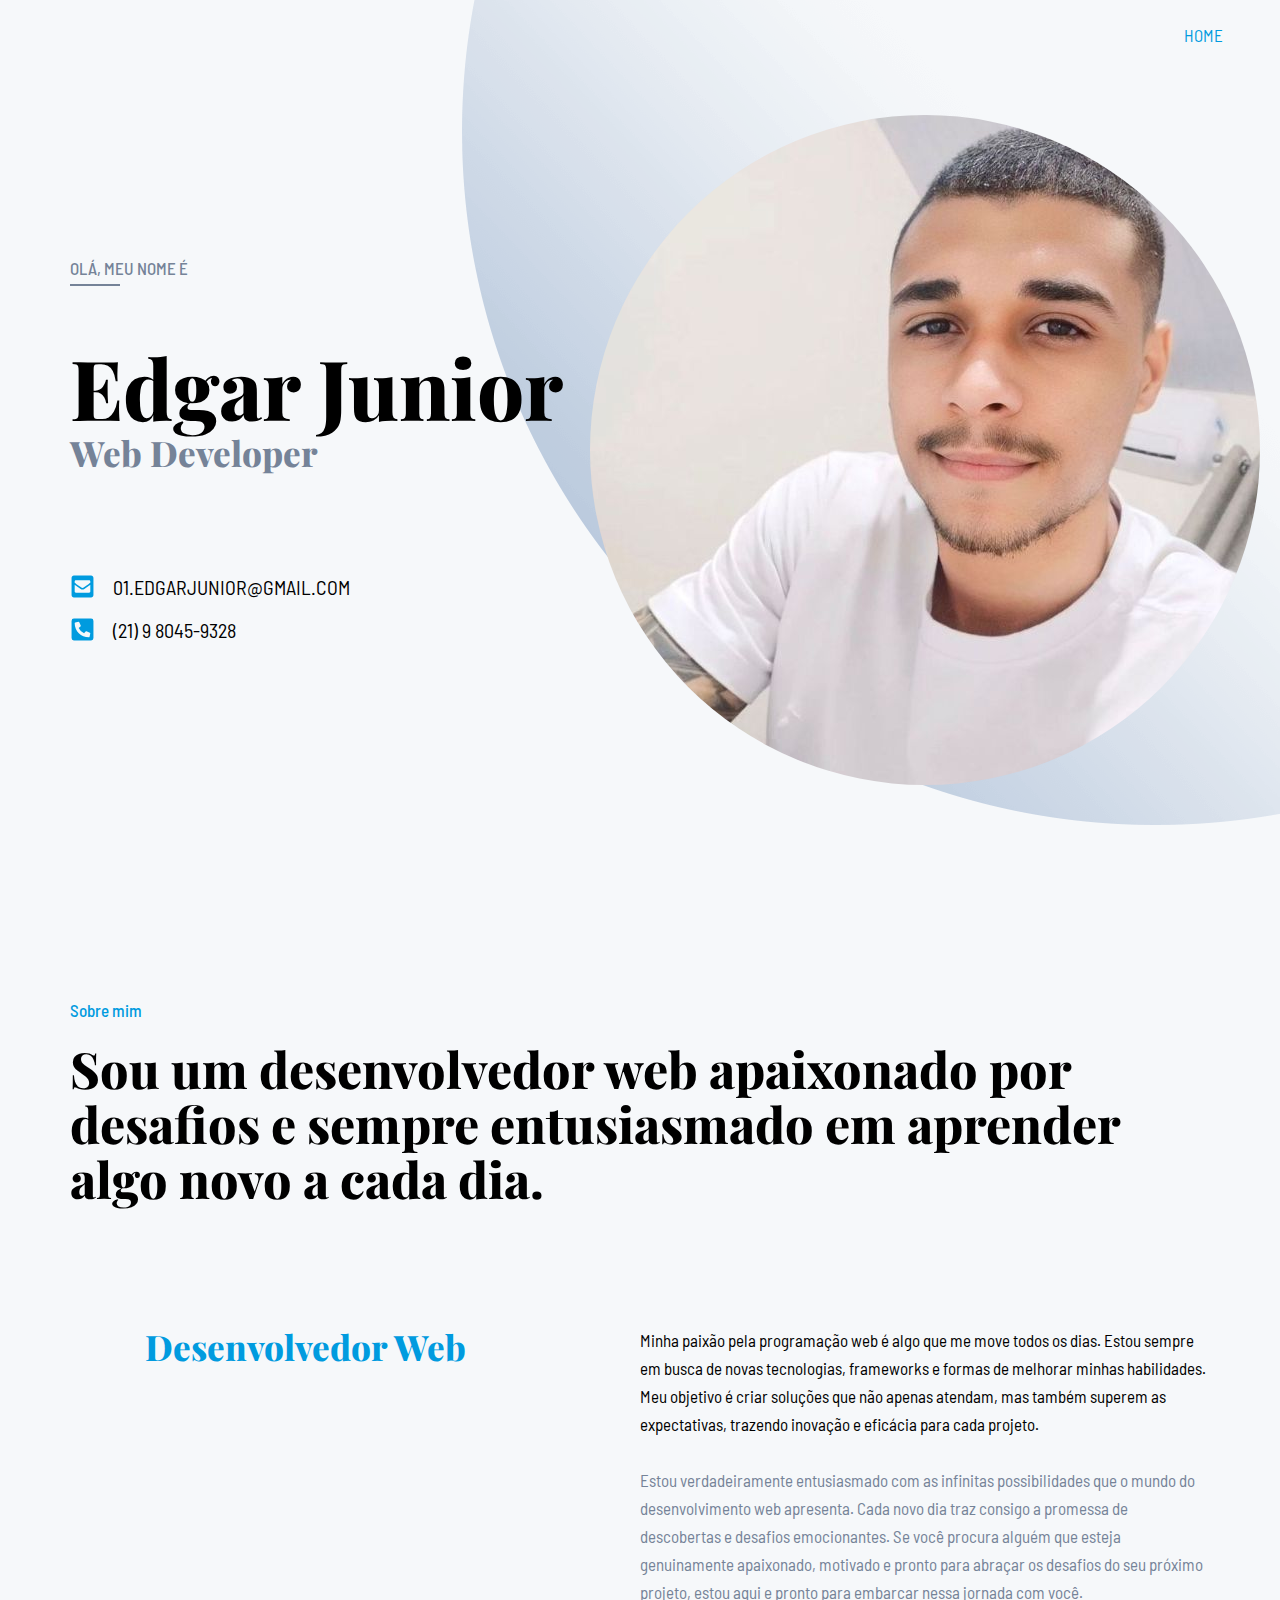
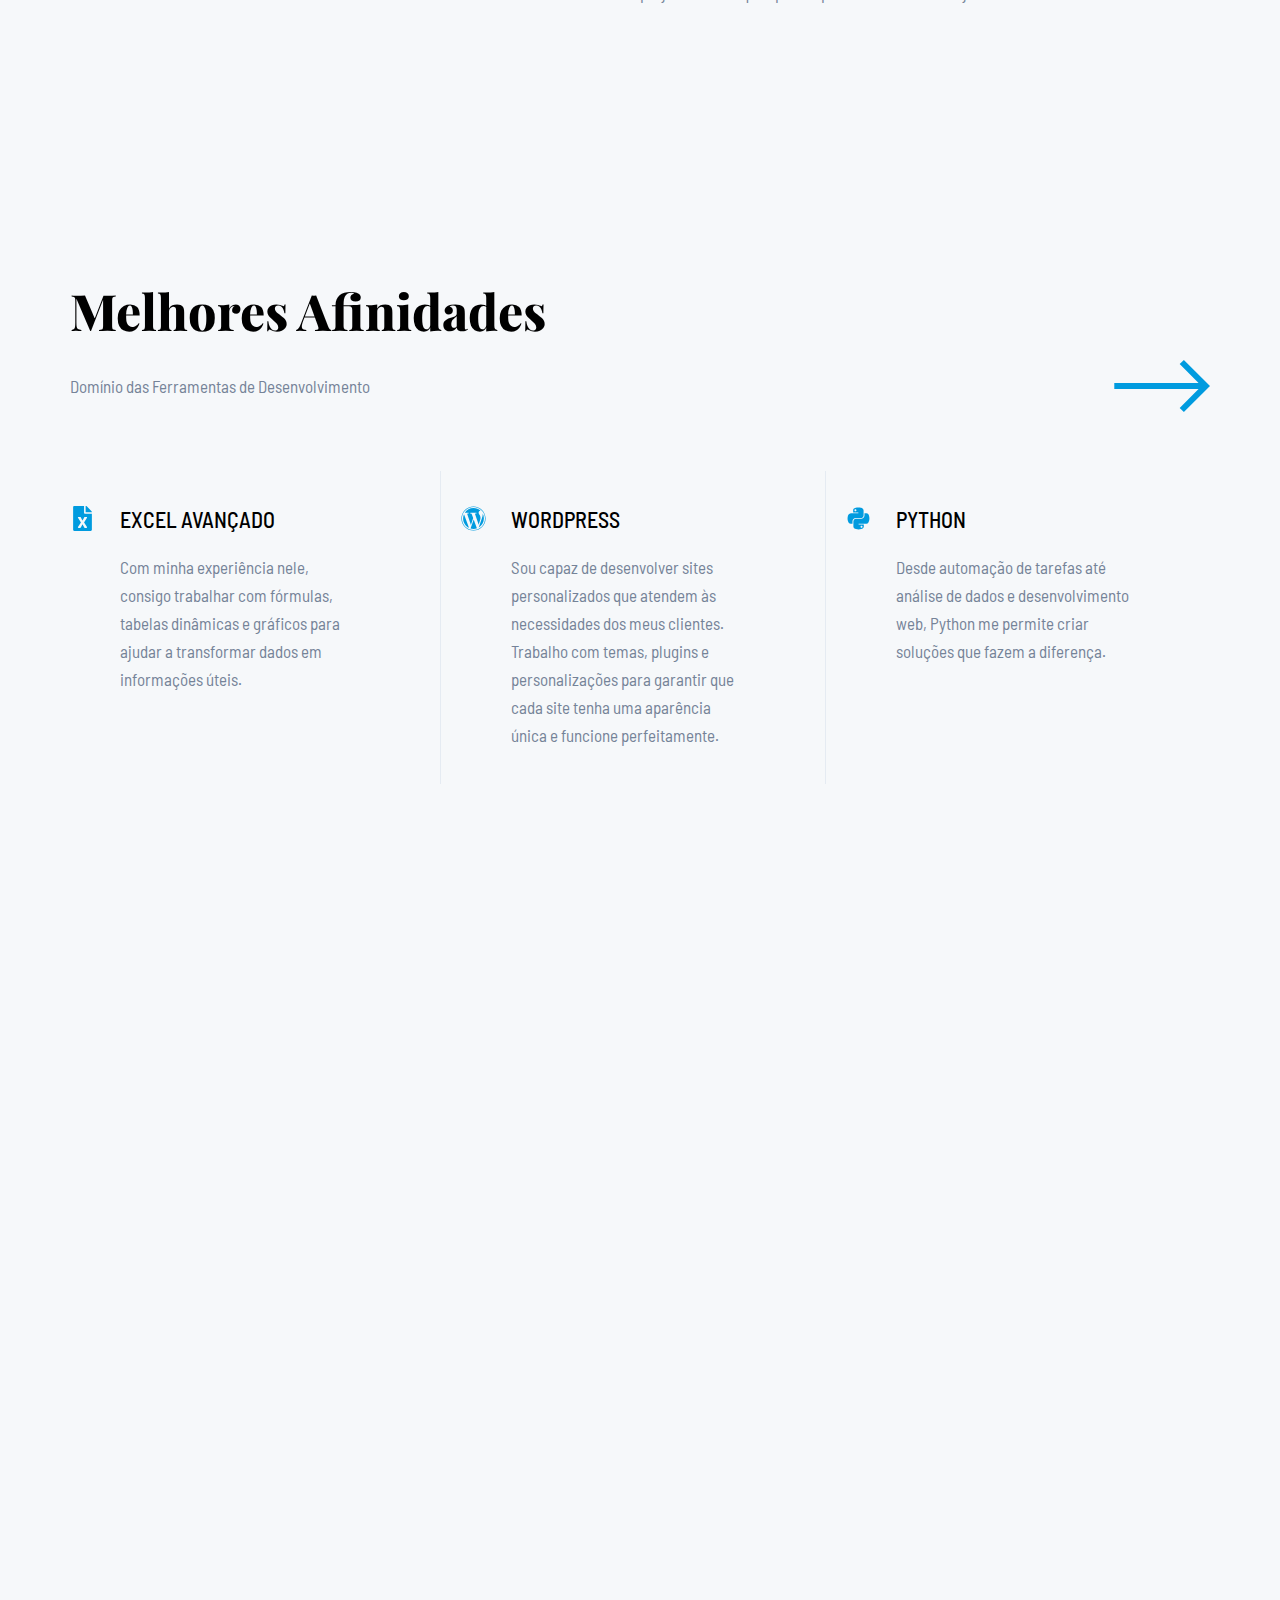
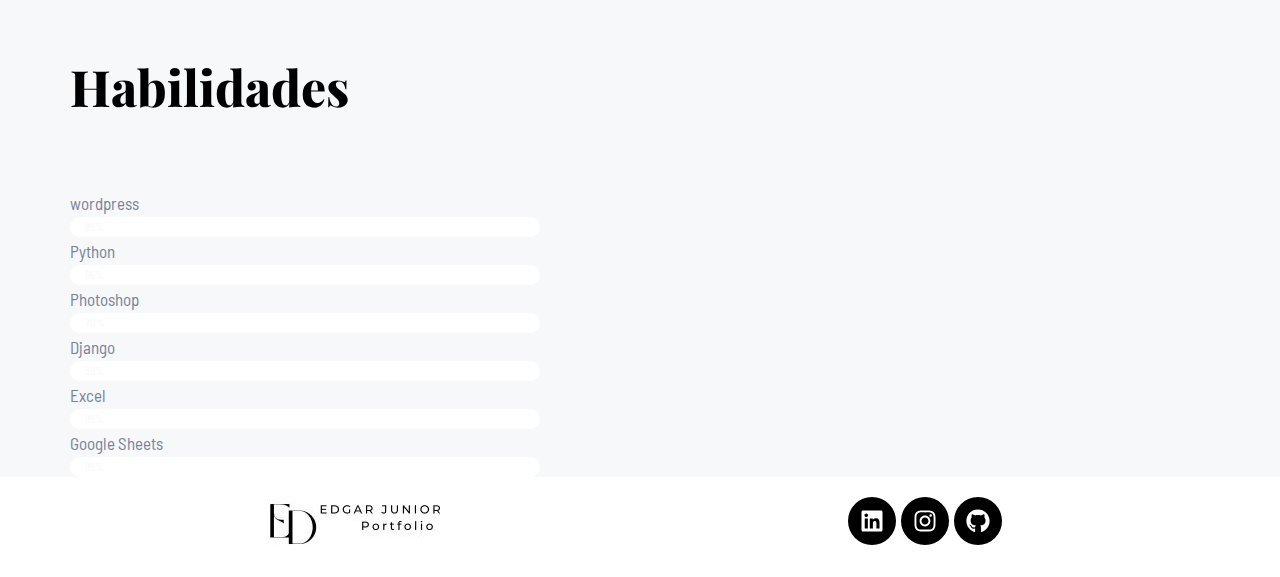
==== index.html @ 0aa5aa21 "portfolio" ====
<!DOCTYPE html>
<html lang="pt-BR">
<head>
<meta charset="UTF-8">
<meta name="viewport" content="width=device-width, initial-scale=1">
	 <link rel="profile" href="https://gmpg.org/xfn/11"> 
	 <title>Portfolio &amp; CV &#8211; Portfolio Website</title>
<meta name="robots" content="max-image-preview:large">
<link rel="dns-prefetch" href="//fonts.googleapis.com">
<link rel="alternate" type="application/rss+xml" title="Feed para Portfolio &amp; CV &raquo;" href="./feed/index.html">
<link rel="alternate" type="application/rss+xml" title="Feed de comentários para Portfolio &amp; CV &raquo;" href="./comments/feed/index.html">
<script>
window._wpemojiSettings = {"baseUrl":"https:\/\/s.w.org\/images\/core\/emoji\/14.0.0\/72x72\/","ext":".png","svgUrl":"https:\/\/s.w.org\/images\/core\/emoji\/14.0.0\/svg\/","svgExt":".svg","source":{"concatemoji":".\/\/wp-includes\/js\/wp-emoji-release.min.js?ver=6.4.3"}};
/*! This file is auto-generated */
!function(i,n){var o,s,e;function c(e){try{var t={supportTests:e,timestamp:(new Date).valueOf()};sessionStorage.setItem(o,JSON.stringify(t))}catch(e){}}function p(e,t,n){e.clearRect(0,0,e.canvas.width,e.canvas.height),e.fillText(t,0,0);var t=new Uint32Array(e.getImageData(0,0,e.canvas.width,e.canvas.height).data),r=(e.clearRect(0,0,e.canvas.width,e.canvas.height),e.fillText(n,0,0),new Uint32Array(e.getImageData(0,0,e.canvas.width,e.canvas.height).data));return t.every(function(e,t){return e===r[t]})}function u(e,t,n){switch(t){case"flag":return n(e,"🏳️‍⚧️","🏳️​⚧️")?!1:!n(e,"🇺🇳","🇺​🇳")&&!n(e,"🏴󠁧󠁢󠁥󠁮󠁧󠁿","🏴​󠁧​󠁢​󠁥​󠁮​󠁧​󠁿");case"emoji":return!n(e,"🫱🏻‍🫲🏿","🫱🏻​🫲🏿")}return!1}function f(e,t,n){var r="undefined"!=typeof WorkerGlobalScope&&self instanceof WorkerGlobalScope?new OffscreenCanvas(300,150):i.createElement("canvas"),a=r.getContext("2d",{willReadFrequently:!0}),o=(a.textBaseline="top",a.font="600 32px Arial",{});return e.forEach(function(e){o[e]=t(a,e,n)}),o}function t(e){var t=i.createElement("script");t.src=e,t.defer=!0,i.head.appendChild(t)}"undefined"!=typeof Promise&&(o="wpEmojiSettingsSupports",s=["flag","emoji"],n.supports={everything:!0,everythingExceptFlag:!0},e=new Promise(function(e){i.addEventListener("DOMContentLoaded",e,{once:!0})}),new Promise(function(t){var n=function(){try{var e=JSON.parse(sessionStorage.getItem(o));if("object"==typeof e&&"number"==typeof e.timestamp&&(new Date).valueOf()<e.timestamp+604800&&"object"==typeof e.supportTests)return e.supportTests}catch(e){}return null}();if(!n){if("undefined"!=typeof Worker&&"undefined"!=typeof OffscreenCanvas&&"undefined"!=typeof URL&&URL.createObjectURL&&"undefined"!=typeof Blob)try{var e="postMessage("+f.toString()+"("+[JSON.stringify(s),u.toString(),p.toString()].join(",")+"));",r=new Blob([e],{type:"text/javascript"}),a=new Worker(URL.createObjectURL(r),{name:"wpTestEmojiSupports"});return void(a.onmessage=function(e){c(n=e.data),a.terminate(),t(n)})}catch(e){}c(n=f(s,u,p))}t(n)}).then(function(e){for(var t in e)n.supports[t]=e[t],n.supports.everything=n.supports.everything&&n.supports[t],"flag"!==t&&(n.supports.everythingExceptFlag=n.supports.everythingExceptFlag&&n.supports[t]);n.supports.everythingExceptFlag=n.supports.everythingExceptFlag&&!n.supports.flag,n.DOMReady=!1,n.readyCallback=function(){n.DOMReady=!0}}).then(function(){return e}).then(function(){var e;n.supports.everything||(n.readyCallback(),(e=n.source||{}).concatemoji?t(e.concatemoji):e.wpemoji&&e.twemoji&&(t(e.twemoji),t(e.wpemoji)))}))}((window,document),window._wpemojiSettings);
</script>
<link rel="stylesheet" id="astra-theme-css-css" href="./wp-content/themes/astra/assets/css/minified/main.min.css?ver=4.6.8" media="all">
<style id="astra-theme-css-inline-css">:root{--ast-container-default-xlg-padding:6.67em;--ast-container-default-lg-padding:5.67em;--ast-container-default-slg-padding:4.34em;--ast-container-default-md-padding:3.34em;--ast-container-default-sm-padding:6.67em;--ast-container-default-xs-padding:2.4em;--ast-container-default-xxs-padding:1.4em;--ast-code-block-background:#EEEEEE;--ast-comment-inputs-background:#FAFAFA;--ast-normal-container-width:1200px;--ast-narrow-container-width:750px;--ast-blog-title-font-weight:normal;--ast-blog-meta-weight:inherit;}html{font-size:106.25%;}a,.page-title{color:var(--ast-global-color-2);}a:hover,a:focus{color:var(--ast-global-color-1);}body,button,input,select,textarea,.ast-button,.ast-custom-button{font-family:'Barlow Semi Condensed',sans-serif;font-weight:400;font-size:17px;font-size:1rem;line-height:var(--ast-body-line-height,1.65em);}blockquote{color:var(--ast-global-color-3);}h1,.entry-content h1,h2,.entry-content h2,h3,.entry-content h3,h4,.entry-content h4,h5,.entry-content h5,h6,.entry-content h6,.site-title,.site-title a{font-family:'Playfair Display',serif;font-weight:800;}.site-title{font-size:35px;font-size:2.0588235294118rem;display:none;}header .custom-logo-link img{max-width:120px;}.astra-logo-svg{width:120px;}.site-header .site-description{font-size:15px;font-size:0.88235294117647rem;display:none;}.entry-title{font-size:26px;font-size:1.5294117647059rem;}.archive .ast-article-post .ast-article-inner,.blog .ast-article-post .ast-article-inner,.archive .ast-article-post .ast-article-inner:hover,.blog .ast-article-post .ast-article-inner:hover{overflow:hidden;}h1,.entry-content h1{font-size:83px;font-size:4.8823529411765rem;font-weight:800;font-family:'Playfair Display',serif;line-height:1.1em;}h2,.entry-content h2{font-size:50px;font-size:2.9411764705882rem;font-weight:800;font-family:'Playfair Display',serif;line-height:1.1em;}h3,.entry-content h3{font-size:35px;font-size:2.0588235294118rem;font-weight:800;font-family:'Playfair Display',serif;line-height:1.2em;}h4,.entry-content h4{font-size:22px;font-size:1.2941176470588rem;line-height:1.2em;font-weight:500;font-family:'Barlow Semi Condensed',sans-serif;}h5,.entry-content h5{font-size:20px;font-size:1.1764705882353rem;line-height:1.2em;font-weight:500;font-family:'Barlow Semi Condensed',sans-serif;}h6,.entry-content h6{font-size:17px;font-size:1rem;line-height:1.25em;font-weight:500;font-family:'Barlow Semi Condensed',sans-serif;}::selection{background-color:var(--ast-global-color-0);color:#ffffff;}body,h1,.entry-title a,.entry-content h1,h2,.entry-content h2,h3,.entry-content h3,h4,.entry-content h4,h5,.entry-content h5,h6,.entry-content h6{color:var(--ast-global-color-3);}.tagcloud a:hover,.tagcloud a:focus,.tagcloud a.current-item{color:#ffffff;border-color:var(--ast-global-color-2);background-color:var(--ast-global-color-2);}input:focus,input[type="text"]:focus,input[type="email"]:focus,input[type="url"]:focus,input[type="password"]:focus,input[type="reset"]:focus,input[type="search"]:focus,textarea:focus{border-color:var(--ast-global-color-2);}input[type="radio"]:checked,input[type=reset],input[type="checkbox"]:checked,input[type="checkbox"]:hover:checked,input[type="checkbox"]:focus:checked,input[type=range]::-webkit-slider-thumb{border-color:var(--ast-global-color-2);background-color:var(--ast-global-color-2);box-shadow:none;}.site-footer a:hover + .post-count,.site-footer a:focus + .post-count{background:var(--ast-global-color-2);border-color:var(--ast-global-color-2);}.single .nav-links .nav-previous,.single .nav-links .nav-next{color:var(--ast-global-color-2);}.entry-meta,.entry-meta *{line-height:1.45;color:var(--ast-global-color-2);}.entry-meta a:not(.ast-button):hover,.entry-meta a:not(.ast-button):hover *,.entry-meta a:not(.ast-button):focus,.entry-meta a:not(.ast-button):focus *,.page-links > .page-link,.page-links .page-link:hover,.post-navigation a:hover{color:var(--ast-global-color-1);}#cat option,.secondary .calendar_wrap thead a,.secondary .calendar_wrap thead a:visited{color:var(--ast-global-color-2);}.secondary .calendar_wrap #today,.ast-progress-val span{background:var(--ast-global-color-2);}.secondary a:hover + .post-count,.secondary a:focus + .post-count{background:var(--ast-global-color-2);border-color:var(--ast-global-color-2);}.calendar_wrap #today > a{color:#ffffff;}.page-links .page-link,.single .post-navigation a{color:var(--ast-global-color-2);}.ast-search-menu-icon .search-form button.search-submit{padding:0 4px;}.ast-search-menu-icon form.search-form{padding-right:0;}.ast-search-menu-icon.slide-search input.search-field{width:0;}.ast-header-search .ast-search-menu-icon.ast-dropdown-active .search-form,.ast-header-search .ast-search-menu-icon.ast-dropdown-active .search-field:focus{transition:all 0.2s;}.search-form input.search-field:focus{outline:none;}.wp-block-latest-posts > li > a{color:var(--ast-global-color-2);}.widget-title,.widget .wp-block-heading{font-size:24px;font-size:1.4117647058824rem;color:var(--ast-global-color-3);}.ast-search-menu-icon.slide-search a:focus-visible:focus-visible,.astra-search-icon:focus-visible,#close:focus-visible,a:focus-visible,.ast-menu-toggle:focus-visible,.site .skip-link:focus-visible,.wp-block-loginout input:focus-visible,.wp-block-search.wp-block-search__button-inside .wp-block-search__inside-wrapper,.ast-header-navigation-arrow:focus-visible,.woocommerce .wc-proceed-to-checkout > .checkout-button:focus-visible,.woocommerce .woocommerce-MyAccount-navigation ul li a:focus-visible,.ast-orders-table__row .ast-orders-table__cell:focus-visible,.woocommerce .woocommerce-order-details .order-again > .button:focus-visible,.woocommerce .woocommerce-message a.button.wc-forward:focus-visible,.woocommerce #minus_qty:focus-visible,.woocommerce #plus_qty:focus-visible,a#ast-apply-coupon:focus-visible,.woocommerce .woocommerce-info a:focus-visible,.woocommerce .astra-shop-summary-wrap a:focus-visible,.woocommerce a.wc-forward:focus-visible,#ast-apply-coupon:focus-visible,.woocommerce-js .woocommerce-mini-cart-item a.remove:focus-visible,#close:focus-visible,.button.search-submit:focus-visible,#search_submit:focus,.normal-search:focus-visible{outline-style:dotted;outline-color:inherit;outline-width:thin;}input:focus,input[type="text"]:focus,input[type="email"]:focus,input[type="url"]:focus,input[type="password"]:focus,input[type="reset"]:focus,input[type="search"]:focus,input[type="number"]:focus,textarea:focus,.wp-block-search__input:focus,[data-section="section-header-mobile-trigger"] .ast-button-wrap .ast-mobile-menu-trigger-minimal:focus,.ast-mobile-popup-drawer.active .menu-toggle-close:focus,.woocommerce-ordering select.orderby:focus,#ast-scroll-top:focus,#coupon_code:focus,.woocommerce-page #comment:focus,.woocommerce #reviews #respond input#submit:focus,.woocommerce a.add_to_cart_button:focus,.woocommerce .button.single_add_to_cart_button:focus,.woocommerce .woocommerce-cart-form button:focus,.woocommerce .woocommerce-cart-form__cart-item .quantity .qty:focus,.woocommerce .woocommerce-billing-fields .woocommerce-billing-fields__field-wrapper .woocommerce-input-wrapper > .input-text:focus,.woocommerce #order_comments:focus,.woocommerce #place_order:focus,.woocommerce .woocommerce-address-fields .woocommerce-address-fields__field-wrapper .woocommerce-input-wrapper > .input-text:focus,.woocommerce .woocommerce-MyAccount-content form button:focus,.woocommerce .woocommerce-MyAccount-content .woocommerce-EditAccountForm .woocommerce-form-row .woocommerce-Input.input-text:focus,.woocommerce .ast-woocommerce-container .woocommerce-pagination ul.page-numbers li a:focus,body #content .woocommerce form .form-row .select2-container--default .select2-selection--single:focus,#ast-coupon-code:focus,.woocommerce.woocommerce-js .quantity input[type=number]:focus,.woocommerce-js .woocommerce-mini-cart-item .quantity input[type=number]:focus,.woocommerce p#ast-coupon-trigger:focus{border-style:dotted;border-color:inherit;border-width:thin;}input{outline:none;}body .ast-oembed-container *{position:absolute;top:0;width:100%;height:100%;left:0;}body .wp-block-embed-pocket-casts .ast-oembed-container *{position:unset;}.ast-single-post-featured-section + article {margin-top: 2em;}.site-content .ast-single-post-featured-section img {width: 100%;overflow: hidden;object-fit: cover;}.site > .ast-single-related-posts-container {margin-top: 0;}@media (min-width: 922px) {.ast-desktop .ast-container--narrow {max-width: var(--ast-narrow-container-width);margin: 0 auto;}}.ast-page-builder-template .hentry {margin: 0;}.ast-page-builder-template .site-content > .ast-container {max-width: 100%;padding: 0;}.ast-page-builder-template .site .site-content #primary {padding: 0;margin: 0;}.ast-page-builder-template .no-results {text-align: center;margin: 4em auto;}.ast-page-builder-template .ast-pagination {padding: 2em;}.ast-page-builder-template .entry-header.ast-no-title.ast-no-thumbnail {margin-top: 0;}.ast-page-builder-template .entry-header.ast-header-without-markup {margin-top: 0;margin-bottom: 0;}.ast-page-builder-template .entry-header.ast-no-title.ast-no-meta {margin-bottom: 0;}.ast-page-builder-template.single .post-navigation {padding-bottom: 2em;}.ast-page-builder-template.single-post .site-content > .ast-container {max-width: 100%;}.ast-page-builder-template .entry-header {margin-top: 4em;margin-left: auto;margin-right: auto;padding-left: 20px;padding-right: 20px;}.single.ast-page-builder-template .entry-header {padding-left: 20px;padding-right: 20px;}.ast-page-builder-template .ast-archive-description {margin: 4em auto 0;padding-left: 20px;padding-right: 20px;}.ast-page-builder-template.ast-no-sidebar .entry-content .alignwide {margin-left: 0;margin-right: 0;}@media (max-width:921px){#ast-desktop-header{display:none;}}@media (min-width:922px){#ast-mobile-header{display:none;}}.wp-block-buttons.aligncenter{justify-content:center;}@media (max-width:921px){.ast-theme-transparent-header #primary,.ast-theme-transparent-header #secondary{padding:0;}}@media (max-width:921px){.ast-plain-container.ast-no-sidebar #primary{padding:0;}}.ast-plain-container.ast-no-sidebar #primary{margin-top:0;margin-bottom:0;}.wp-block-button.is-style-outline .wp-block-button__link{border-color:rgba(0,0,0,0);border-top-width:2px;border-right-width:2px;border-bottom-width:2px;border-left-width:2px;}div.wp-block-button.is-style-outline > .wp-block-button__link:not(.has-text-color),div.wp-block-button.wp-block-button__link.is-style-outline:not(.has-text-color){color:rgba(0,0,0,0);}.wp-block-button.is-style-outline .wp-block-button__link:hover,.wp-block-buttons .wp-block-button.is-style-outline .wp-block-button__link:focus,.wp-block-buttons .wp-block-button.is-style-outline > .wp-block-button__link:not(.has-text-color):hover,.wp-block-buttons .wp-block-button.wp-block-button__link.is-style-outline:not(.has-text-color):hover{color:var(--ast-global-color-2);background-color:rgba(0,0,0,0);border-color:rgba(0,0,0,0);}.post-page-numbers.current .page-link,.ast-pagination .page-numbers.current{color:#ffffff;border-color:var(--ast-global-color-0);background-color:var(--ast-global-color-0);}.wp-block-buttons .wp-block-button.is-style-outline .wp-block-button__link.wp-element-button,.ast-outline-button,.wp-block-uagb-buttons-child .uagb-buttons-repeater.ast-outline-button{border-color:rgba(0,0,0,0);border-top-width:2px;border-right-width:2px;border-bottom-width:2px;border-left-width:2px;font-family:inherit;font-weight:inherit;font-size:16px;font-size:0.94117647058824rem;line-height:1em;}.wp-block-buttons .wp-block-button.is-style-outline > .wp-block-button__link:not(.has-text-color),.wp-block-buttons .wp-block-button.wp-block-button__link.is-style-outline:not(.has-text-color),.ast-outline-button{color:rgba(0,0,0,0);}.wp-block-button.is-style-outline .wp-block-button__link:hover,.wp-block-buttons .wp-block-button.is-style-outline .wp-block-button__link:focus,.wp-block-buttons .wp-block-button.is-style-outline > .wp-block-button__link:not(.has-text-color):hover,.wp-block-buttons .wp-block-button.wp-block-button__link.is-style-outline:not(.has-text-color):hover,.ast-outline-button:hover,.ast-outline-button:focus,.wp-block-uagb-buttons-child .uagb-buttons-repeater.ast-outline-button:hover,.wp-block-uagb-buttons-child .uagb-buttons-repeater.ast-outline-button:focus{color:var(--ast-global-color-2);background-color:rgba(0,0,0,0);border-color:rgba(0,0,0,0);}.wp-block-button .wp-block-button__link.wp-element-button.is-style-outline:not(.has-background),.wp-block-button.is-style-outline>.wp-block-button__link.wp-element-button:not(.has-background),.ast-outline-button{background-color:rgba(0,0,0,0);}.entry-content[ast-blocks-layout] > figure{margin-bottom:1em;}@media (max-width:921px){.ast-separate-container #primary,.ast-separate-container #secondary{padding:1.5em 0;}#primary,#secondary{padding:1.5em 0;margin:0;}.ast-left-sidebar #content > .ast-container{display:flex;flex-direction:column-reverse;width:100%;}.ast-separate-container .ast-article-post,.ast-separate-container .ast-article-single{padding:1.5em 2.14em;}.ast-author-box img.avatar{margin:20px 0 0 0;}}@media (min-width:922px){.ast-separate-container.ast-right-sidebar #primary,.ast-separate-container.ast-left-sidebar #primary{border:0;}.search-no-results.ast-separate-container #primary{margin-bottom:4em;}}.elementor-button-wrapper .elementor-button{border-style:solid;text-decoration:none;border-top-width:0;border-right-width:0;border-left-width:0;border-bottom-width:0;}body .elementor-button.elementor-size-sm,body .elementor-button.elementor-size-xs,body .elementor-button.elementor-size-md,body .elementor-button.elementor-size-lg,body .elementor-button.elementor-size-xl,body .elementor-button{padding-top:0px;padding-right:0px;padding-bottom:0px;padding-left:0px;}.elementor-button-wrapper .elementor-button{border-color:rgba(0,0,0,0);background-color:rgba(0,0,0,0);}.elementor-button-wrapper .elementor-button:hover,.elementor-button-wrapper .elementor-button:focus{color:var(--ast-global-color-2);background-color:rgba(0,0,0,0);border-color:rgba(0,0,0,0);}.wp-block-button .wp-block-button__link ,.elementor-button-wrapper .elementor-button,.elementor-button-wrapper .elementor-button:visited{color:var(--ast-global-color-0);}.elementor-button-wrapper .elementor-button{font-size:16px;font-size:0.94117647058824rem;line-height:1em;text-transform:uppercase;letter-spacing:2px;}body .elementor-button.elementor-size-sm,body .elementor-button.elementor-size-xs,body .elementor-button.elementor-size-md,body .elementor-button.elementor-size-lg,body .elementor-button.elementor-size-xl,body .elementor-button{font-size:16px;font-size:0.94117647058824rem;}.wp-block-button .wp-block-button__link:hover,.wp-block-button .wp-block-button__link:focus{color:var(--ast-global-color-2);background-color:rgba(0,0,0,0);border-color:rgba(0,0,0,0);}.elementor-widget-heading h1.elementor-heading-title{line-height:1.1em;}.elementor-widget-heading h2.elementor-heading-title{line-height:1.1em;}.elementor-widget-heading h3.elementor-heading-title{line-height:1.2em;}.elementor-widget-heading h4.elementor-heading-title{line-height:1.2em;}.elementor-widget-heading h5.elementor-heading-title{line-height:1.2em;}.elementor-widget-heading h6.elementor-heading-title{line-height:1.25em;}.wp-block-button .wp-block-button__link,.wp-block-search .wp-block-search__button,body .wp-block-file .wp-block-file__button{border-color:rgba(0,0,0,0);background-color:rgba(0,0,0,0);color:var(--ast-global-color-0);font-family:inherit;font-weight:inherit;line-height:1em;text-transform:uppercase;letter-spacing:2px;font-size:16px;font-size:0.94117647058824rem;padding-top:0px;padding-right:0px;padding-bottom:0px;padding-left:0px;}.menu-toggle,button,.ast-button,.ast-custom-button,.button,input#submit,input[type="button"],input[type="submit"],input[type="reset"],form[CLASS*="wp-block-search__"].wp-block-search .wp-block-search__inside-wrapper .wp-block-search__button,body .wp-block-file .wp-block-file__button,.woocommerce-js a.button,.woocommerce button.button,.woocommerce .woocommerce-message a.button,.woocommerce #respond input#submit.alt,.woocommerce input.button.alt,.woocommerce input.button,.woocommerce input.button:disabled,.woocommerce input.button:disabled[disabled],.woocommerce input.button:disabled:hover,.woocommerce input.button:disabled[disabled]:hover,.woocommerce #respond input#submit,.woocommerce button.button.alt.disabled,.wc-block-grid__products .wc-block-grid__product .wp-block-button__link,.wc-block-grid__product-onsale,[CLASS*="wc-block"] button,.woocommerce-js .astra-cart-drawer .astra-cart-drawer-content .woocommerce-mini-cart__buttons .button:not(.checkout):not(.ast-continue-shopping),.woocommerce-js .astra-cart-drawer .astra-cart-drawer-content .woocommerce-mini-cart__buttons a.checkout,.woocommerce button.button.alt.disabled.wc-variation-selection-needed,[CLASS*="wc-block"] .wc-block-components-button{border-style:solid;border-top-width:0;border-right-width:0;border-left-width:0;border-bottom-width:0;color:var(--ast-global-color-0);border-color:rgba(0,0,0,0);background-color:rgba(0,0,0,0);padding-top:0px;padding-right:0px;padding-bottom:0px;padding-left:0px;font-family:inherit;font-weight:inherit;font-size:16px;font-size:0.94117647058824rem;line-height:1em;text-transform:uppercase;letter-spacing:2px;}button:focus,.menu-toggle:hover,button:hover,.ast-button:hover,.ast-custom-button:hover .button:hover,.ast-custom-button:hover ,input[type=reset]:hover,input[type=reset]:focus,input#submit:hover,input#submit:focus,input[type="button"]:hover,input[type="button"]:focus,input[type="submit"]:hover,input[type="submit"]:focus,form[CLASS*="wp-block-search__"].wp-block-search .wp-block-search__inside-wrapper .wp-block-search__button:hover,form[CLASS*="wp-block-search__"].wp-block-search .wp-block-search__inside-wrapper .wp-block-search__button:focus,body .wp-block-file .wp-block-file__button:hover,body .wp-block-file .wp-block-file__button:focus,.woocommerce-js a.button:hover,.woocommerce button.button:hover,.woocommerce .woocommerce-message a.button:hover,.woocommerce #respond input#submit:hover,.woocommerce #respond input#submit.alt:hover,.woocommerce input.button.alt:hover,.woocommerce input.button:hover,.woocommerce button.button.alt.disabled:hover,.wc-block-grid__products .wc-block-grid__product .wp-block-button__link:hover,[CLASS*="wc-block"] button:hover,.woocommerce-js .astra-cart-drawer .astra-cart-drawer-content .woocommerce-mini-cart__buttons .button:not(.checkout):not(.ast-continue-shopping):hover,.woocommerce-js .astra-cart-drawer .astra-cart-drawer-content .woocommerce-mini-cart__buttons a.checkout:hover,.woocommerce button.button.alt.disabled.wc-variation-selection-needed:hover,[CLASS*="wc-block"] .wc-block-components-button:hover,[CLASS*="wc-block"] .wc-block-components-button:focus{color:var(--ast-global-color-2);background-color:rgba(0,0,0,0);border-color:rgba(0,0,0,0);}@media (max-width:921px){.ast-mobile-header-stack .main-header-bar .ast-search-menu-icon{display:inline-block;}.ast-header-break-point.ast-header-custom-item-outside .ast-mobile-header-stack .main-header-bar .ast-search-icon{margin:0;}.ast-comment-avatar-wrap img{max-width:2.5em;}.ast-comment-meta{padding:0 1.8888em 1.3333em;}.ast-separate-container .ast-comment-list li.depth-1{padding:1.5em 2.14em;}.ast-separate-container .comment-respond{padding:2em 2.14em;}}@media (min-width:544px){.ast-container{max-width:100%;}}@media (max-width:544px){.ast-separate-container .ast-article-post,.ast-separate-container .ast-article-single,.ast-separate-container .comments-title,.ast-separate-container .ast-archive-description{padding:1.5em 1em;}.ast-separate-container #content .ast-container{padding-left:0.54em;padding-right:0.54em;}.ast-separate-container .ast-comment-list .bypostauthor{padding:.5em;}.ast-search-menu-icon.ast-dropdown-active .search-field{width:170px;}}body,.ast-separate-container{background-color:var(--ast-global-color-4);;background-image:none;;}@media (max-width:921px){.site-title{display:none;}.site-header .site-description{display:none;}h1,.entry-content h1{font-size:60px;}h2,.entry-content h2{font-size:43px;}h3,.entry-content h3{font-size:30px;}}@media (max-width:544px){.site-title{display:none;}.site-header .site-description{display:none;}h1,.entry-content h1{font-size:45px;}h2,.entry-content h2{font-size:35px;}h3,.entry-content h3{font-size:20px;}}@media (max-width:921px){html{font-size:96.9%;}}@media (max-width:544px){html{font-size:96.9%;}}@media (min-width:922px){.ast-container{max-width:1240px;}}@media (min-width:922px){.site-content .ast-container{display:flex;}}@media (max-width:921px){.site-content .ast-container{flex-direction:column;}}@media (min-width:922px){.main-header-menu .sub-menu .menu-item.ast-left-align-sub-menu:hover > .sub-menu,.main-header-menu .sub-menu .menu-item.ast-left-align-sub-menu.focus > .sub-menu{margin-left:-0px;}}.ast-theme-transparent-header [data-section="section-header-mobile-trigger"] .ast-button-wrap .mobile-menu-toggle-icon .ast-mobile-svg{fill:var(--ast-global-color-2);}.ast-theme-transparent-header [data-section="section-header-mobile-trigger"] .ast-button-wrap .mobile-menu-wrap .mobile-menu{color:var(--ast-global-color-2);}.ast-theme-transparent-header [data-section="section-header-mobile-trigger"] .ast-button-wrap .ast-mobile-menu-trigger-minimal{background:transparent;}.site .comments-area{padding-bottom:3em;}.wp-block-file {display: flex;align-items: center;flex-wrap: wrap;justify-content: space-between;}.wp-block-pullquote {border: none;}.wp-block-pullquote blockquote::before {content: "\201D";font-family: "Helvetica",sans-serif;display: flex;transform: rotate( 180deg );font-size: 6rem;font-style: normal;line-height: 1;font-weight: bold;align-items: center;justify-content: center;}.has-text-align-right > blockquote::before {justify-content: flex-start;}.has-text-align-left > blockquote::before {justify-content: flex-end;}figure.wp-block-pullquote.is-style-solid-color blockquote {max-width: 100%;text-align: inherit;}html body {--wp--custom--ast-default-block-top-padding: 3em;--wp--custom--ast-default-block-right-padding: 3em;--wp--custom--ast-default-block-bottom-padding: 3em;--wp--custom--ast-default-block-left-padding: 3em;--wp--custom--ast-container-width: 1200px;--wp--custom--ast-content-width-size: 1200px;--wp--custom--ast-wide-width-size: calc(1200px + var(--wp--custom--ast-default-block-left-padding) + var(--wp--custom--ast-default-block-right-padding));}.ast-narrow-container {--wp--custom--ast-content-width-size: 750px;--wp--custom--ast-wide-width-size: 750px;}@media(max-width: 921px) {html body {--wp--custom--ast-default-block-top-padding: 3em;--wp--custom--ast-default-block-right-padding: 2em;--wp--custom--ast-default-block-bottom-padding: 3em;--wp--custom--ast-default-block-left-padding: 2em;}}@media(max-width: 544px) {html body {--wp--custom--ast-default-block-top-padding: 3em;--wp--custom--ast-default-block-right-padding: 1.5em;--wp--custom--ast-default-block-bottom-padding: 3em;--wp--custom--ast-default-block-left-padding: 1.5em;}}.entry-content > .wp-block-group,.entry-content > .wp-block-cover,.entry-content > .wp-block-columns {padding-top: var(--wp--custom--ast-default-block-top-padding);padding-right: var(--wp--custom--ast-default-block-right-padding);padding-bottom: var(--wp--custom--ast-default-block-bottom-padding);padding-left: var(--wp--custom--ast-default-block-left-padding);}.ast-plain-container.ast-no-sidebar .entry-content > .alignfull,.ast-page-builder-template .ast-no-sidebar .entry-content > .alignfull {margin-left: calc( -50vw + 50%);margin-right: calc( -50vw + 50%);max-width: 100vw;width: 100vw;}.ast-plain-container.ast-no-sidebar .entry-content .alignfull .alignfull,.ast-page-builder-template.ast-no-sidebar .entry-content .alignfull .alignfull,.ast-plain-container.ast-no-sidebar .entry-content .alignfull .alignwide,.ast-page-builder-template.ast-no-sidebar .entry-content .alignfull .alignwide,.ast-plain-container.ast-no-sidebar .entry-content .alignwide .alignfull,.ast-page-builder-template.ast-no-sidebar .entry-content .alignwide .alignfull,.ast-plain-container.ast-no-sidebar .entry-content .alignwide .alignwide,.ast-page-builder-template.ast-no-sidebar .entry-content .alignwide .alignwide,.ast-plain-container.ast-no-sidebar .entry-content .wp-block-column .alignfull,.ast-page-builder-template.ast-no-sidebar .entry-content .wp-block-column .alignfull,.ast-plain-container.ast-no-sidebar .entry-content .wp-block-column .alignwide,.ast-page-builder-template.ast-no-sidebar .entry-content .wp-block-column .alignwide {margin-left: auto;margin-right: auto;width: 100%;}[ast-blocks-layout] .wp-block-separator:not(.is-style-dots) {height: 0;}[ast-blocks-layout] .wp-block-separator {margin: 20px auto;}[ast-blocks-layout] .wp-block-separator:not(.is-style-wide):not(.is-style-dots) {max-width: 100px;}[ast-blocks-layout] .wp-block-separator.has-background {padding: 0;}.entry-content[ast-blocks-layout] > * {max-width: var(--wp--custom--ast-content-width-size);margin-left: auto;margin-right: auto;}.entry-content[ast-blocks-layout] > .alignwide {max-width: var(--wp--custom--ast-wide-width-size);}.entry-content[ast-blocks-layout] .alignfull {max-width: none;}.entry-content .wp-block-columns {margin-bottom: 0;}blockquote {margin: 1.5em;border-color: rgba(0,0,0,0.05);}.wp-block-quote:not(.has-text-align-right):not(.has-text-align-center) {border-left: 5px solid rgba(0,0,0,0.05);}.has-text-align-right > blockquote,blockquote.has-text-align-right {border-right: 5px solid rgba(0,0,0,0.05);}.has-text-align-left > blockquote,blockquote.has-text-align-left {border-left: 5px solid rgba(0,0,0,0.05);}.wp-block-site-tagline,.wp-block-latest-posts .read-more {margin-top: 15px;}.wp-block-loginout p label {display: block;}.wp-block-loginout p:not(.login-remember):not(.login-submit) input {width: 100%;}.wp-block-loginout input:focus {border-color: transparent;}.wp-block-loginout input:focus {outline: thin dotted;}.entry-content .wp-block-media-text .wp-block-media-text__content {padding: 0 0 0 8%;}.entry-content .wp-block-media-text.has-media-on-the-right .wp-block-media-text__content {padding: 0 8% 0 0;}.entry-content .wp-block-media-text.has-background .wp-block-media-text__content {padding: 8%;}.entry-content .wp-block-cover:not([class*="background-color"]) .wp-block-cover__inner-container,.entry-content .wp-block-cover:not([class*="background-color"]) .wp-block-cover-image-text,.entry-content .wp-block-cover:not([class*="background-color"]) .wp-block-cover-text,.entry-content .wp-block-cover-image:not([class*="background-color"]) .wp-block-cover__inner-container,.entry-content .wp-block-cover-image:not([class*="background-color"]) .wp-block-cover-image-text,.entry-content .wp-block-cover-image:not([class*="background-color"]) .wp-block-cover-text {color: var(--ast-global-color-5);}.wp-block-loginout .login-remember input {width: 1.1rem;height: 1.1rem;margin: 0 5px 4px 0;vertical-align: middle;}.wp-block-latest-posts > li > *:first-child,.wp-block-latest-posts:not(.is-grid) > li:first-child {margin-top: 0;}.wp-block-search__inside-wrapper .wp-block-search__input {padding: 0 10px;color: var(--ast-global-color-3);background: var(--ast-global-color-5);border-color: var(--ast-border-color);}.wp-block-latest-posts .read-more {margin-bottom: 1.5em;}.wp-block-search__no-button .wp-block-search__inside-wrapper .wp-block-search__input {padding-top: 5px;padding-bottom: 5px;}.wp-block-latest-posts .wp-block-latest-posts__post-date,.wp-block-latest-posts .wp-block-latest-posts__post-author {font-size: 1rem;}.wp-block-latest-posts > li > *,.wp-block-latest-posts:not(.is-grid) > li {margin-top: 12px;margin-bottom: 12px;}.ast-page-builder-template .entry-content[ast-blocks-layout] > *,.ast-page-builder-template .entry-content[ast-blocks-layout] > .alignfull > * {max-width: none;}.ast-page-builder-template .entry-content[ast-blocks-layout] > .alignwide > * {max-width: var(--wp--custom--ast-wide-width-size);}.ast-page-builder-template .entry-content[ast-blocks-layout] > .inherit-container-width > *,.ast-page-builder-template .entry-content[ast-blocks-layout] > * > *,.entry-content[ast-blocks-layout] > .wp-block-cover .wp-block-cover__inner-container {max-width: var(--wp--custom--ast-content-width-size);margin-left: auto;margin-right: auto;}.entry-content[ast-blocks-layout] .wp-block-cover:not(.alignleft):not(.alignright) {width: auto;}@media(max-width: 1200px) {.ast-separate-container .entry-content > .alignfull,.ast-separate-container .entry-content[ast-blocks-layout] > .alignwide,.ast-plain-container .entry-content[ast-blocks-layout] > .alignwide,.ast-plain-container .entry-content .alignfull {margin-left: calc(-1 * min(var(--ast-container-default-xlg-padding),20px)) ;margin-right: calc(-1 * min(var(--ast-container-default-xlg-padding),20px));}}@media(min-width: 1201px) {.ast-separate-container .entry-content > .alignfull {margin-left: calc(-1 * var(--ast-container-default-xlg-padding) );margin-right: calc(-1 * var(--ast-container-default-xlg-padding) );}.ast-separate-container .entry-content[ast-blocks-layout] > .alignwide,.ast-plain-container .entry-content[ast-blocks-layout] > .alignwide {margin-left: calc(-1 * var(--wp--custom--ast-default-block-left-padding) );margin-right: calc(-1 * var(--wp--custom--ast-default-block-right-padding) );}}@media(min-width: 921px) {.ast-separate-container .entry-content .wp-block-group.alignwide:not(.inherit-container-width) > :where(:not(.alignleft):not(.alignright)),.ast-plain-container .entry-content .wp-block-group.alignwide:not(.inherit-container-width) > :where(:not(.alignleft):not(.alignright)) {max-width: calc( var(--wp--custom--ast-content-width-size) + 80px );}.ast-plain-container.ast-right-sidebar .entry-content[ast-blocks-layout] .alignfull,.ast-plain-container.ast-left-sidebar .entry-content[ast-blocks-layout] .alignfull {margin-left: -60px;margin-right: -60px;}}@media(min-width: 544px) {.entry-content > .alignleft {margin-right: 20px;}.entry-content > .alignright {margin-left: 20px;}}@media (max-width:544px){.wp-block-columns .wp-block-column:not(:last-child){margin-bottom:20px;}.wp-block-latest-posts{margin:0;}}@media( max-width: 600px ) {.entry-content .wp-block-media-text .wp-block-media-text__content,.entry-content .wp-block-media-text.has-media-on-the-right .wp-block-media-text__content {padding: 8% 0 0;}.entry-content .wp-block-media-text.has-background .wp-block-media-text__content {padding: 8%;}}.ast-page-builder-template .entry-header {padding-left: 0;}.ast-narrow-container .site-content .wp-block-uagb-image--align-full .wp-block-uagb-image__figure {max-width: 100%;margin-left: auto;margin-right: auto;}:root .has-ast-global-color-0-color{color:var(--ast-global-color-0);}:root .has-ast-global-color-0-background-color{background-color:var(--ast-global-color-0);}:root .wp-block-button .has-ast-global-color-0-color{color:var(--ast-global-color-0);}:root .wp-block-button .has-ast-global-color-0-background-color{background-color:var(--ast-global-color-0);}:root .has-ast-global-color-1-color{color:var(--ast-global-color-1);}:root .has-ast-global-color-1-background-color{background-color:var(--ast-global-color-1);}:root .wp-block-button .has-ast-global-color-1-color{color:var(--ast-global-color-1);}:root .wp-block-button .has-ast-global-color-1-background-color{background-color:var(--ast-global-color-1);}:root .has-ast-global-color-2-color{color:var(--ast-global-color-2);}:root .has-ast-global-color-2-background-color{background-color:var(--ast-global-color-2);}:root .wp-block-button .has-ast-global-color-2-color{color:var(--ast-global-color-2);}:root .wp-block-button .has-ast-global-color-2-background-color{background-color:var(--ast-global-color-2);}:root .has-ast-global-color-3-color{color:var(--ast-global-color-3);}:root .has-ast-global-color-3-background-color{background-color:var(--ast-global-color-3);}:root .wp-block-button .has-ast-global-color-3-color{color:var(--ast-global-color-3);}:root .wp-block-button .has-ast-global-color-3-background-color{background-color:var(--ast-global-color-3);}:root .has-ast-global-color-4-color{color:var(--ast-global-color-4);}:root .has-ast-global-color-4-background-color{background-color:var(--ast-global-color-4);}:root .wp-block-button .has-ast-global-color-4-color{color:var(--ast-global-color-4);}:root .wp-block-button .has-ast-global-color-4-background-color{background-color:var(--ast-global-color-4);}:root .has-ast-global-color-5-color{color:var(--ast-global-color-5);}:root .has-ast-global-color-5-background-color{background-color:var(--ast-global-color-5);}:root .wp-block-button .has-ast-global-color-5-color{color:var(--ast-global-color-5);}:root .wp-block-button .has-ast-global-color-5-background-color{background-color:var(--ast-global-color-5);}:root .has-ast-global-color-6-color{color:var(--ast-global-color-6);}:root .has-ast-global-color-6-background-color{background-color:var(--ast-global-color-6);}:root .wp-block-button .has-ast-global-color-6-color{color:var(--ast-global-color-6);}:root .wp-block-button .has-ast-global-color-6-background-color{background-color:var(--ast-global-color-6);}:root .has-ast-global-color-7-color{color:var(--ast-global-color-7);}:root .has-ast-global-color-7-background-color{background-color:var(--ast-global-color-7);}:root .wp-block-button .has-ast-global-color-7-color{color:var(--ast-global-color-7);}:root .wp-block-button .has-ast-global-color-7-background-color{background-color:var(--ast-global-color-7);}:root .has-ast-global-color-8-color{color:var(--ast-global-color-8);}:root .has-ast-global-color-8-background-color{background-color:var(--ast-global-color-8);}:root .wp-block-button .has-ast-global-color-8-color{color:var(--ast-global-color-8);}:root .wp-block-button .has-ast-global-color-8-background-color{background-color:var(--ast-global-color-8);}:root{--ast-global-color-0:#009bdf;--ast-global-color-1:#009bdf;--ast-global-color-2:#000000;--ast-global-color-3:#758398;--ast-global-color-4:#f6f8fa;--ast-global-color-5:#ffffff;--ast-global-color-6:#243673;--ast-global-color-7:#000000;--ast-global-color-8:#BFD1FF;}:root {--ast-border-color : #dddddd;}.ast-single-entry-banner {-js-display: flex;display: flex;flex-direction: column;justify-content: center;text-align: center;position: relative;background: #eeeeee;}.ast-single-entry-banner[data-banner-layout="layout-1"] {max-width: 1200px;background: inherit;padding: 20px 0;}.ast-single-entry-banner[data-banner-width-type="custom"] {margin: 0 auto;width: 100%;}.ast-single-entry-banner + .site-content .entry-header {margin-bottom: 0;}.site .ast-author-avatar {--ast-author-avatar-size: ;}a.ast-underline-text {text-decoration: underline;}.ast-container > .ast-terms-link {position: relative;display: block;}a.ast-button.ast-badge-tax {padding: 4px 8px;border-radius: 3px;font-size: inherit;}header.entry-header > *:not(:last-child){margin-bottom:10px;}.ast-archive-entry-banner {-js-display: flex;display: flex;flex-direction: column;justify-content: center;text-align: center;position: relative;background: #eeeeee;}.ast-archive-entry-banner[data-banner-width-type="custom"] {margin: 0 auto;width: 100%;}.ast-archive-entry-banner[data-banner-layout="layout-1"] {background: inherit;padding: 20px 0;text-align: left;}body.archive .ast-archive-description{max-width:1200px;width:100%;text-align:left;padding-top:3em;padding-right:3em;padding-bottom:3em;padding-left:3em;}body.archive .ast-archive-description .ast-archive-title,body.archive .ast-archive-description .ast-archive-title *{font-size:40px;font-size:2.3529411764706rem;}body.archive .ast-archive-description > *:not(:last-child){margin-bottom:10px;}@media (max-width:921px){body.archive .ast-archive-description{text-align:left;}}@media (max-width:544px){body.archive .ast-archive-description{text-align:left;}}.ast-theme-transparent-header #masthead .site-logo-img .transparent-custom-logo .astra-logo-svg{width:150px;}.ast-theme-transparent-header #masthead .site-logo-img .transparent-custom-logo img{ max-width:150px;}@media (max-width:921px){.ast-theme-transparent-header #masthead .site-logo-img .transparent-custom-logo .astra-logo-svg{width:120px;}.ast-theme-transparent-header #masthead .site-logo-img .transparent-custom-logo img{ max-width:120px;}}@media (max-width:543px){.ast-theme-transparent-header #masthead .site-logo-img .transparent-custom-logo .astra-logo-svg{width:100px;}.ast-theme-transparent-header #masthead .site-logo-img .transparent-custom-logo img{ max-width:100px;}}@media (min-width:921px){.ast-theme-transparent-header #masthead{position:absolute;left:0;right:0;}.ast-theme-transparent-header .main-header-bar,.ast-theme-transparent-header.ast-header-break-point .main-header-bar{background:none;}body.elementor-editor-active.ast-theme-transparent-header #masthead,.fl-builder-edit .ast-theme-transparent-header #masthead,body.vc_editor.ast-theme-transparent-header #masthead,body.brz-ed.ast-theme-transparent-header #masthead{z-index:0;}.ast-header-break-point.ast-replace-site-logo-transparent.ast-theme-transparent-header .custom-mobile-logo-link{display:none;}.ast-header-break-point.ast-replace-site-logo-transparent.ast-theme-transparent-header .transparent-custom-logo{display:inline-block;}.ast-theme-transparent-header .ast-above-header,.ast-theme-transparent-header .ast-above-header.ast-above-header-bar{background-image:none;background-color:transparent;}.ast-theme-transparent-header .ast-below-header{background-image:none;background-color:transparent;}}.ast-theme-transparent-header .ast-builder-menu .main-header-menu,.ast-theme-transparent-header .ast-builder-menu .main-header-menu .menu-link,.ast-theme-transparent-header [CLASS*="ast-builder-menu-"] .main-header-menu .menu-item > .menu-link,.ast-theme-transparent-header .ast-masthead-custom-menu-items,.ast-theme-transparent-header .ast-masthead-custom-menu-items a,.ast-theme-transparent-header .ast-builder-menu .main-header-menu .menu-item > .ast-menu-toggle,.ast-theme-transparent-header .ast-builder-menu .main-header-menu .menu-item > .ast-menu-toggle,.ast-theme-transparent-header .ast-above-header-navigation a,.ast-header-break-point.ast-theme-transparent-header .ast-above-header-navigation a,.ast-header-break-point.ast-theme-transparent-header .ast-above-header-navigation > ul.ast-above-header-menu > .menu-item-has-children:not(.current-menu-item) > .ast-menu-toggle,.ast-theme-transparent-header .ast-below-header-menu,.ast-theme-transparent-header .ast-below-header-menu a,.ast-header-break-point.ast-theme-transparent-header .ast-below-header-menu a,.ast-header-break-point.ast-theme-transparent-header .ast-below-header-menu,.ast-theme-transparent-header .main-header-menu .menu-link{color:var(--ast-global-color-2);}.ast-theme-transparent-header .ast-builder-menu .main-header-menu .menu-item:hover > .menu-link,.ast-theme-transparent-header .ast-builder-menu .main-header-menu .menu-item:hover > .ast-menu-toggle,.ast-theme-transparent-header .ast-builder-menu .main-header-menu .ast-masthead-custom-menu-items a:hover,.ast-theme-transparent-header .ast-builder-menu .main-header-menu .focus > .menu-link,.ast-theme-transparent-header .ast-builder-menu .main-header-menu .focus > .ast-menu-toggle,.ast-theme-transparent-header .ast-builder-menu .main-header-menu .current-menu-item > .menu-link,.ast-theme-transparent-header .ast-builder-menu .main-header-menu .current-menu-ancestor > .menu-link,.ast-theme-transparent-header .ast-builder-menu .main-header-menu .current-menu-item > .ast-menu-toggle,.ast-theme-transparent-header .ast-builder-menu .main-header-menu .current-menu-ancestor > .ast-menu-toggle,.ast-theme-transparent-header [CLASS*="ast-builder-menu-"] .main-header-menu .current-menu-item > .menu-link,.ast-theme-transparent-header [CLASS*="ast-builder-menu-"] .main-header-menu .current-menu-ancestor > .menu-link,.ast-theme-transparent-header [CLASS*="ast-builder-menu-"] .main-header-menu .current-menu-item > .ast-menu-toggle,.ast-theme-transparent-header [CLASS*="ast-builder-menu-"] .main-header-menu .current-menu-ancestor > .ast-menu-toggle,.ast-theme-transparent-header .main-header-menu .menu-item:hover > .menu-link,.ast-theme-transparent-header .main-header-menu .current-menu-item > .menu-link,.ast-theme-transparent-header .main-header-menu .current-menu-ancestor > .menu-link{color:var(--ast-global-color-0);}.ast-theme-transparent-header .ast-builder-menu .main-header-menu .menu-item .sub-menu .menu-link,.ast-theme-transparent-header .main-header-menu .menu-item .sub-menu .menu-link{background-color:transparent;}@media (max-width:921px){.ast-theme-transparent-header #masthead{position:absolute;left:0;right:0;}.ast-theme-transparent-header .main-header-bar,.ast-theme-transparent-header.ast-header-break-point .main-header-bar{background:none;}body.elementor-editor-active.ast-theme-transparent-header #masthead,.fl-builder-edit .ast-theme-transparent-header #masthead,body.vc_editor.ast-theme-transparent-header #masthead,body.brz-ed.ast-theme-transparent-header #masthead{z-index:0;}.ast-header-break-point.ast-replace-site-logo-transparent.ast-theme-transparent-header .custom-mobile-logo-link{display:none;}.ast-header-break-point.ast-replace-site-logo-transparent.ast-theme-transparent-header .transparent-custom-logo{display:inline-block;}.ast-theme-transparent-header .ast-above-header,.ast-theme-transparent-header .ast-above-header.ast-above-header-bar{background-image:none;background-color:transparent;}.ast-theme-transparent-header .ast-below-header{background-image:none;background-color:transparent;}}.ast-theme-transparent-header #ast-desktop-header > [CLASS*="-header-wrap"]:nth-last-child(2) > [CLASS*="-header-bar"],.ast-theme-transparent-header.ast-header-break-point #ast-mobile-header > [CLASS*="-header-wrap"]:nth-last-child(2) > [CLASS*="-header-bar"]{border-bottom-style:none;}.ast-breadcrumbs .trail-browse,.ast-breadcrumbs .trail-items,.ast-breadcrumbs .trail-items li{display:inline-block;margin:0;padding:0;border:none;background:inherit;text-indent:0;text-decoration:none;}.ast-breadcrumbs .trail-browse{font-size:inherit;font-style:inherit;font-weight:inherit;color:inherit;}.ast-breadcrumbs .trail-items{list-style:none;}.trail-items li::after{padding:0 0.3em;content:"\00bb";}.trail-items li:last-of-type::after{display:none;}h1,.entry-content h1,h2,.entry-content h2,h3,.entry-content h3,h4,.entry-content h4,h5,.entry-content h5,h6,.entry-content h6{color:var(--ast-global-color-2);}@media (max-width:921px){.ast-builder-grid-row-container.ast-builder-grid-row-tablet-3-firstrow .ast-builder-grid-row > *:first-child,.ast-builder-grid-row-container.ast-builder-grid-row-tablet-3-lastrow .ast-builder-grid-row > *:last-child{grid-column:1 / -1;}}@media (max-width:544px){.ast-builder-grid-row-container.ast-builder-grid-row-mobile-3-firstrow .ast-builder-grid-row > *:first-child,.ast-builder-grid-row-container.ast-builder-grid-row-mobile-3-lastrow .ast-builder-grid-row > *:last-child{grid-column:1 / -1;}}.ast-builder-layout-element[data-section="title_tagline"]{display:flex;}@media (max-width:921px){.ast-header-break-point .ast-builder-layout-element[data-section="title_tagline"]{display:flex;}}@media (max-width:544px){.ast-header-break-point .ast-builder-layout-element[data-section="title_tagline"]{display:flex;}}.ast-builder-menu-1{font-family:inherit;font-weight:inherit;text-transform:uppercase;}.ast-builder-menu-1 .sub-menu,.ast-builder-menu-1 .inline-on-mobile .sub-menu{border-top-width:2px;border-bottom-width:0px;border-right-width:0px;border-left-width:0px;border-color:var(--ast-global-color-0);border-style:solid;}.ast-builder-menu-1 .main-header-menu > .menu-item > .sub-menu,.ast-builder-menu-1 .main-header-menu > .menu-item > .astra-full-megamenu-wrapper{margin-top:0px;}.ast-desktop .ast-builder-menu-1 .main-header-menu > .menu-item > .sub-menu:before,.ast-desktop .ast-builder-menu-1 .main-header-menu > .menu-item > .astra-full-megamenu-wrapper:before{height:calc( 0px + 5px );}.ast-desktop .ast-builder-menu-1 .menu-item .sub-menu .menu-link{border-style:none;}@media (max-width:921px){.ast-header-break-point .ast-builder-menu-1 .menu-item.menu-item-has-children > .ast-menu-toggle{top:0;}.ast-builder-menu-1 .inline-on-mobile .menu-item.menu-item-has-children > .ast-menu-toggle{right:-15px;}.ast-builder-menu-1 .menu-item-has-children > .menu-link:after{content:unset;}.ast-builder-menu-1 .main-header-menu > .menu-item > .sub-menu,.ast-builder-menu-1 .main-header-menu > .menu-item > .astra-full-megamenu-wrapper{margin-top:0;}}@media (max-width:544px){.ast-header-break-point .ast-builder-menu-1 .menu-item.menu-item-has-children > .ast-menu-toggle{top:0;}.ast-builder-menu-1 .main-header-menu > .menu-item > .sub-menu,.ast-builder-menu-1 .main-header-menu > .menu-item > .astra-full-megamenu-wrapper{margin-top:0;}}.ast-builder-menu-1{display:flex;}@media (max-width:921px){.ast-header-break-point .ast-builder-menu-1{display:flex;}}@media (max-width:544px){.ast-header-break-point .ast-builder-menu-1{display:flex;}}.ast-desktop .ast-menu-hover-style-underline > .menu-item > .menu-link:before,.ast-desktop .ast-menu-hover-style-overline > .menu-item > .menu-link:before {content: "";position: absolute;width: 100%;right: 50%;height: 1px;background-color: transparent;transform: scale(0,0) translate(-50%,0);transition: transform .3s ease-in-out,color .0s ease-in-out;}.ast-desktop .ast-menu-hover-style-underline > .menu-item:hover > .menu-link:before,.ast-desktop .ast-menu-hover-style-overline > .menu-item:hover > .menu-link:before {width: calc(100% - 1.2em);background-color: currentColor;transform: scale(1,1) translate(50%,0);}.ast-desktop .ast-menu-hover-style-underline > .menu-item > .menu-link:before {bottom: 0;}.ast-desktop .ast-menu-hover-style-overline > .menu-item > .menu-link:before {top: 0;}.ast-desktop .ast-menu-hover-style-zoom > .menu-item > .menu-link:hover {transition: all .3s ease;transform: scale(1.2);}.site-below-footer-wrap{padding-top:20px;padding-bottom:20px;}.site-below-footer-wrap[data-section="section-below-footer-builder"]{background-color:rgba(255,255,255,0);;background-image:none;;min-height:80px;border-style:solid;border-width:0px;border-top-width:1px;border-top-color:rgba(8,63,135,0.05);}.site-below-footer-wrap[data-section="section-below-footer-builder"] .ast-builder-grid-row{max-width:1200px;min-height:80px;margin-left:auto;margin-right:auto;}.site-below-footer-wrap[data-section="section-below-footer-builder"] .ast-builder-grid-row,.site-below-footer-wrap[data-section="section-below-footer-builder"] .site-footer-section{align-items:center;}.site-below-footer-wrap[data-section="section-below-footer-builder"].ast-footer-row-inline .site-footer-section{display:flex;margin-bottom:0;}.ast-builder-grid-row-full .ast-builder-grid-row{grid-template-columns:1fr;}@media (max-width:921px){.site-below-footer-wrap[data-section="section-below-footer-builder"].ast-footer-row-tablet-inline .site-footer-section{display:flex;margin-bottom:0;}.site-below-footer-wrap[data-section="section-below-footer-builder"].ast-footer-row-tablet-stack .site-footer-section{display:block;margin-bottom:10px;}.ast-builder-grid-row-container.ast-builder-grid-row-tablet-full .ast-builder-grid-row{grid-template-columns:1fr;}}@media (max-width:544px){.site-below-footer-wrap[data-section="section-below-footer-builder"].ast-footer-row-mobile-inline .site-footer-section{display:flex;margin-bottom:0;}.site-below-footer-wrap[data-section="section-below-footer-builder"].ast-footer-row-mobile-stack .site-footer-section{display:block;margin-bottom:10px;}.ast-builder-grid-row-container.ast-builder-grid-row-mobile-full .ast-builder-grid-row{grid-template-columns:1fr;}}.site-below-footer-wrap[data-section="section-below-footer-builder"]{display:grid;}@media (max-width:921px){.ast-header-break-point .site-below-footer-wrap[data-section="section-below-footer-builder"]{display:grid;}}@media (max-width:544px){.ast-header-break-point .site-below-footer-wrap[data-section="section-below-footer-builder"]{display:grid;}}.ast-footer-copyright{text-align:center;}.ast-footer-copyright {color:var(--ast-global-color-3);}@media (max-width:921px){.ast-footer-copyright{text-align:center;}}@media (max-width:544px){.ast-footer-copyright{text-align:center;}}.ast-footer-copyright.ast-builder-layout-element{display:flex;}@media (max-width:921px){.ast-header-break-point .ast-footer-copyright.ast-builder-layout-element{display:flex;}}@media (max-width:544px){.ast-header-break-point .ast-footer-copyright.ast-builder-layout-element{display:flex;}}.site-footer{background-color:var(--ast-global-color-5);;background-image:none;;}@media (max-width:921px){.ast-hfb-header .site-footer{padding-left:25px;padding-right:25px;}}.site-primary-footer-wrap{padding-top:45px;padding-bottom:45px;}.site-primary-footer-wrap[data-section="section-primary-footer-builder"]{background-color:rgba(255,255,255,0);;background-image:none;;}.site-primary-footer-wrap[data-section="section-primary-footer-builder"] .ast-builder-grid-row{max-width:1200px;margin-left:auto;margin-right:auto;}.site-primary-footer-wrap[data-section="section-primary-footer-builder"] .ast-builder-grid-row,.site-primary-footer-wrap[data-section="section-primary-footer-builder"] .site-footer-section{align-items:flex-start;}.site-primary-footer-wrap[data-section="section-primary-footer-builder"].ast-footer-row-inline .site-footer-section{display:flex;margin-bottom:0;}.ast-builder-grid-row-3-lheavy .ast-builder-grid-row{grid-template-columns:2fr 1fr 1fr;}@media (max-width:921px){.site-primary-footer-wrap[data-section="section-primary-footer-builder"].ast-footer-row-tablet-inline .site-footer-section{display:flex;margin-bottom:0;}.site-primary-footer-wrap[data-section="section-primary-footer-builder"].ast-footer-row-tablet-stack .site-footer-section{display:block;margin-bottom:10px;}.ast-builder-grid-row-container.ast-builder-grid-row-tablet-3-equal .ast-builder-grid-row{grid-template-columns:repeat( 3,1fr );}}@media (max-width:544px){.site-primary-footer-wrap[data-section="section-primary-footer-builder"].ast-footer-row-mobile-inline .site-footer-section{display:flex;margin-bottom:0;}.site-primary-footer-wrap[data-section="section-primary-footer-builder"].ast-footer-row-mobile-stack .site-footer-section{display:block;margin-bottom:10px;}.ast-builder-grid-row-container.ast-builder-grid-row-mobile-full .ast-builder-grid-row{grid-template-columns:1fr;}}.site-primary-footer-wrap[data-section="section-primary-footer-builder"]{padding-top:140px;padding-bottom:130px;padding-left:30px;padding-right:30px;}@media (max-width:921px){.site-primary-footer-wrap[data-section="section-primary-footer-builder"]{padding-top:50px;padding-bottom:100px;padding-left:0px;padding-right:0px;}}@media (max-width:544px){.site-primary-footer-wrap[data-section="section-primary-footer-builder"]{padding-top:75px;padding-bottom:50px;padding-left:0px;padding-right:0px;}}.site-primary-footer-wrap[data-section="section-primary-footer-builder"]{display:grid;}@media (max-width:921px){.ast-header-break-point .site-primary-footer-wrap[data-section="section-primary-footer-builder"]{display:grid;}}@media (max-width:544px){.ast-header-break-point .site-primary-footer-wrap[data-section="section-primary-footer-builder"]{display:grid;}}.footer-widget-area[data-section="sidebar-widgets-footer-widget-1"].footer-widget-area-inner{text-align:left;}@media (max-width:921px){.footer-widget-area[data-section="sidebar-widgets-footer-widget-1"].footer-widget-area-inner{text-align:left;}}@media (max-width:544px){.footer-widget-area[data-section="sidebar-widgets-footer-widget-1"].footer-widget-area-inner{text-align:center;}}.footer-widget-area[data-section="sidebar-widgets-footer-widget-2"].footer-widget-area-inner{text-align:left;}@media (max-width:921px){.footer-widget-area[data-section="sidebar-widgets-footer-widget-2"].footer-widget-area-inner{text-align:left;}}@media (max-width:544px){.footer-widget-area[data-section="sidebar-widgets-footer-widget-2"].footer-widget-area-inner{text-align:center;}}.footer-widget-area[data-section="sidebar-widgets-footer-widget-3"].footer-widget-area-inner{text-align:left;}@media (max-width:921px){.footer-widget-area[data-section="sidebar-widgets-footer-widget-3"].footer-widget-area-inner{text-align:left;}}@media (max-width:544px){.footer-widget-area[data-section="sidebar-widgets-footer-widget-3"].footer-widget-area-inner{text-align:center;}}.footer-widget-area[data-section="sidebar-widgets-footer-widget-1"].footer-widget-area-inner a{color:var(--ast-global-color-3);}.footer-widget-area[data-section="sidebar-widgets-footer-widget-1"].footer-widget-area-inner a:hover{color:var(--ast-global-color-1);}.footer-widget-area[data-section="sidebar-widgets-footer-widget-1"] .widget-title,.footer-widget-area[data-section="sidebar-widgets-footer-widget-1"] h1,.footer-widget-area[data-section="sidebar-widgets-footer-widget-1"] .widget-area h1,.footer-widget-area[data-section="sidebar-widgets-footer-widget-1"] h2,.footer-widget-area[data-section="sidebar-widgets-footer-widget-1"] .widget-area h2,.footer-widget-area[data-section="sidebar-widgets-footer-widget-1"] h3,.footer-widget-area[data-section="sidebar-widgets-footer-widget-1"] .widget-area h3,.footer-widget-area[data-section="sidebar-widgets-footer-widget-1"] h4,.footer-widget-area[data-section="sidebar-widgets-footer-widget-1"] .widget-area h4,.footer-widget-area[data-section="sidebar-widgets-footer-widget-1"] h5,.footer-widget-area[data-section="sidebar-widgets-footer-widget-1"] .widget-area h5,.footer-widget-area[data-section="sidebar-widgets-footer-widget-1"] h6,.footer-widget-area[data-section="sidebar-widgets-footer-widget-1"] .widget-area h6{color:var(--ast-global-color-2);}.footer-widget-area[data-section="sidebar-widgets-footer-widget-1"]{display:block;}@media (max-width:921px){.ast-header-break-point .footer-widget-area[data-section="sidebar-widgets-footer-widget-1"]{display:block;}}@media (max-width:544px){.ast-header-break-point .footer-widget-area[data-section="sidebar-widgets-footer-widget-1"]{display:block;}}.footer-widget-area[data-section="sidebar-widgets-footer-widget-2"].footer-widget-area-inner a{color:var(--ast-global-color-2);}.footer-widget-area[data-section="sidebar-widgets-footer-widget-2"].footer-widget-area-inner a:hover{color:var(--ast-global-color-1);}.footer-widget-area[data-section="sidebar-widgets-footer-widget-2"] .widget-title,.footer-widget-area[data-section="sidebar-widgets-footer-widget-2"] h1,.footer-widget-area[data-section="sidebar-widgets-footer-widget-2"] .widget-area h1,.footer-widget-area[data-section="sidebar-widgets-footer-widget-2"] h2,.footer-widget-area[data-section="sidebar-widgets-footer-widget-2"] .widget-area h2,.footer-widget-area[data-section="sidebar-widgets-footer-widget-2"] h3,.footer-widget-area[data-section="sidebar-widgets-footer-widget-2"] .widget-area h3,.footer-widget-area[data-section="sidebar-widgets-footer-widget-2"] h4,.footer-widget-area[data-section="sidebar-widgets-footer-widget-2"] .widget-area h4,.footer-widget-area[data-section="sidebar-widgets-footer-widget-2"] h5,.footer-widget-area[data-section="sidebar-widgets-footer-widget-2"] .widget-area h5,.footer-widget-area[data-section="sidebar-widgets-footer-widget-2"] h6,.footer-widget-area[data-section="sidebar-widgets-footer-widget-2"] .widget-area h6{color:var(--ast-global-color-2);}.footer-widget-area[data-section="sidebar-widgets-footer-widget-2"]{display:block;}@media (max-width:921px){.ast-header-break-point .footer-widget-area[data-section="sidebar-widgets-footer-widget-2"]{display:block;}}@media (max-width:544px){.ast-header-break-point .footer-widget-area[data-section="sidebar-widgets-footer-widget-2"]{display:block;}}.footer-widget-area[data-section="sidebar-widgets-footer-widget-3"].footer-widget-area-inner a{color:var(--ast-global-color-3);}.footer-widget-area[data-section="sidebar-widgets-footer-widget-3"].footer-widget-area-inner a:hover{color:var(--ast-global-color-1);}.footer-widget-area[data-section="sidebar-widgets-footer-widget-3"] .widget-title,.footer-widget-area[data-section="sidebar-widgets-footer-widget-3"] h1,.footer-widget-area[data-section="sidebar-widgets-footer-widget-3"] .widget-area h1,.footer-widget-area[data-section="sidebar-widgets-footer-widget-3"] h2,.footer-widget-area[data-section="sidebar-widgets-footer-widget-3"] .widget-area h2,.footer-widget-area[data-section="sidebar-widgets-footer-widget-3"] h3,.footer-widget-area[data-section="sidebar-widgets-footer-widget-3"] .widget-area h3,.footer-widget-area[data-section="sidebar-widgets-footer-widget-3"] h4,.footer-widget-area[data-section="sidebar-widgets-footer-widget-3"] .widget-area h4,.footer-widget-area[data-section="sidebar-widgets-footer-widget-3"] h5,.footer-widget-area[data-section="sidebar-widgets-footer-widget-3"] .widget-area h5,.footer-widget-area[data-section="sidebar-widgets-footer-widget-3"] h6,.footer-widget-area[data-section="sidebar-widgets-footer-widget-3"] .widget-area h6{color:var(--ast-global-color-2);}.footer-widget-area[data-section="sidebar-widgets-footer-widget-3"]{display:block;}@media (max-width:921px){.ast-header-break-point .footer-widget-area[data-section="sidebar-widgets-footer-widget-3"]{display:block;}}@media (max-width:544px){.ast-header-break-point .footer-widget-area[data-section="sidebar-widgets-footer-widget-3"]{display:block;}}.elementor-widget-heading .elementor-heading-title{margin:0;}.elementor-page .ast-menu-toggle{color:unset !important;background:unset !important;}.elementor-post.elementor-grid-item.hentry{margin-bottom:0;}.woocommerce div.product .elementor-element.elementor-products-grid .related.products ul.products li.product,.elementor-element .elementor-wc-products .woocommerce[class*='columns-'] ul.products li.product{width:auto;margin:0;float:none;}body .elementor hr{background-color:#ccc;margin:0;}.ast-left-sidebar .elementor-section.elementor-section-stretched,.ast-right-sidebar .elementor-section.elementor-section-stretched{max-width:100%;left:0 !important;}.elementor-posts-container [CLASS*="ast-width-"]{width:100%;}.elementor-template-full-width .ast-container{display:block;}.elementor-screen-only,.screen-reader-text,.screen-reader-text span,.ui-helper-hidden-accessible{top:0 !important;}@media (max-width:544px){.elementor-element .elementor-wc-products .woocommerce[class*="columns-"] ul.products li.product{width:auto;margin:0;}.elementor-element .woocommerce .woocommerce-result-count{float:none;}}.ast-header-break-point .main-header-bar{border-bottom-width:1px;}@media (min-width:922px){.main-header-bar{border-bottom-width:1px;}}.main-header-menu .menu-item, #astra-footer-menu .menu-item, .main-header-bar .ast-masthead-custom-menu-items{-js-display:flex;display:flex;-webkit-box-pack:center;-webkit-justify-content:center;-moz-box-pack:center;-ms-flex-pack:center;justify-content:center;-webkit-box-orient:vertical;-webkit-box-direction:normal;-webkit-flex-direction:column;-moz-box-orient:vertical;-moz-box-direction:normal;-ms-flex-direction:column;flex-direction:column;}.main-header-menu > .menu-item > .menu-link, #astra-footer-menu > .menu-item > .menu-link{height:100%;-webkit-box-align:center;-webkit-align-items:center;-moz-box-align:center;-ms-flex-align:center;align-items:center;-js-display:flex;display:flex;}.ast-header-break-point .main-navigation ul .menu-item .menu-link .icon-arrow:first-of-type svg{top:.2em;margin-top:0px;margin-left:0px;width:.65em;transform:translate(0, -2px) rotateZ(270deg);}.ast-mobile-popup-content .ast-submenu-expanded > .ast-menu-toggle{transform:rotateX(180deg);overflow-y:auto;}@media (min-width:922px){.ast-builder-menu .main-navigation > ul > li:last-child a{margin-right:0;}}.ast-separate-container .ast-article-inner{background-color:transparent;background-image:none;}.ast-separate-container .ast-article-post{background-color:var(--ast-global-color-5);;background-image:none;;}@media (max-width:921px){.ast-separate-container .ast-article-post{background-color:var(--ast-global-color-5);;background-image:none;;}}@media (max-width:544px){.ast-separate-container .ast-article-post{background-color:var(--ast-global-color-5);;background-image:none;;}}.ast-separate-container .ast-article-single:not(.ast-related-post), .woocommerce.ast-separate-container .ast-woocommerce-container, .ast-separate-container .error-404, .ast-separate-container .no-results, .single.ast-separate-container  .ast-author-meta, .ast-separate-container .related-posts-title-wrapper,.ast-separate-container .comments-count-wrapper, .ast-box-layout.ast-plain-container .site-content,.ast-padded-layout.ast-plain-container .site-content, .ast-separate-container .ast-archive-description, .ast-separate-container .comments-area .comment-respond, .ast-separate-container .comments-area .ast-comment-list li, .ast-separate-container .comments-area .comments-title{background-color:var(--ast-global-color-5);;background-image:none;;}@media (max-width:921px){.ast-separate-container .ast-article-single:not(.ast-related-post), .woocommerce.ast-separate-container .ast-woocommerce-container, .ast-separate-container .error-404, .ast-separate-container .no-results, .single.ast-separate-container  .ast-author-meta, .ast-separate-container .related-posts-title-wrapper,.ast-separate-container .comments-count-wrapper, .ast-box-layout.ast-plain-container .site-content,.ast-padded-layout.ast-plain-container .site-content, .ast-separate-container .ast-archive-description{background-color:var(--ast-global-color-5);;background-image:none;;}}@media (max-width:544px){.ast-separate-container .ast-article-single:not(.ast-related-post), .woocommerce.ast-separate-container .ast-woocommerce-container, .ast-separate-container .error-404, .ast-separate-container .no-results, .single.ast-separate-container  .ast-author-meta, .ast-separate-container .related-posts-title-wrapper,.ast-separate-container .comments-count-wrapper, .ast-box-layout.ast-plain-container .site-content,.ast-padded-layout.ast-plain-container .site-content, .ast-separate-container .ast-archive-description{background-color:var(--ast-global-color-5);;background-image:none;;}}.ast-separate-container.ast-two-container #secondary .widget{background-color:var(--ast-global-color-5);;background-image:none;;}@media (max-width:921px){.ast-separate-container.ast-two-container #secondary .widget{background-color:var(--ast-global-color-5);;background-image:none;;}}@media (max-width:544px){.ast-separate-container.ast-two-container #secondary .widget{background-color:var(--ast-global-color-5);;background-image:none;;}}.ast-mobile-header-content > *,.ast-desktop-header-content > * {padding: 10px 0;height: auto;}.ast-mobile-header-content > *:first-child,.ast-desktop-header-content > *:first-child {padding-top: 10px;}.ast-mobile-header-content > .ast-builder-menu,.ast-desktop-header-content > .ast-builder-menu {padding-top: 0;}.ast-mobile-header-content > *:last-child,.ast-desktop-header-content > *:last-child {padding-bottom: 0;}.ast-mobile-header-content .ast-search-menu-icon.ast-inline-search label,.ast-desktop-header-content .ast-search-menu-icon.ast-inline-search label {width: 100%;}.ast-desktop-header-content .main-header-bar-navigation .ast-submenu-expanded > .ast-menu-toggle::before {transform: rotateX(180deg);}#ast-desktop-header .ast-desktop-header-content,.ast-mobile-header-content .ast-search-icon,.ast-desktop-header-content .ast-search-icon,.ast-mobile-header-wrap .ast-mobile-header-content,.ast-main-header-nav-open.ast-popup-nav-open .ast-mobile-header-wrap .ast-mobile-header-content,.ast-main-header-nav-open.ast-popup-nav-open .ast-desktop-header-content {display: none;}.ast-main-header-nav-open.ast-header-break-point #ast-desktop-header .ast-desktop-header-content,.ast-main-header-nav-open.ast-header-break-point .ast-mobile-header-wrap .ast-mobile-header-content {display: block;}.ast-desktop .ast-desktop-header-content .astra-menu-animation-slide-up > .menu-item > .sub-menu,.ast-desktop .ast-desktop-header-content .astra-menu-animation-slide-up > .menu-item .menu-item > .sub-menu,.ast-desktop .ast-desktop-header-content .astra-menu-animation-slide-down > .menu-item > .sub-menu,.ast-desktop .ast-desktop-header-content .astra-menu-animation-slide-down > .menu-item .menu-item > .sub-menu,.ast-desktop .ast-desktop-header-content .astra-menu-animation-fade > .menu-item > .sub-menu,.ast-desktop .ast-desktop-header-content .astra-menu-animation-fade > .menu-item .menu-item > .sub-menu {opacity: 1;visibility: visible;}.ast-hfb-header.ast-default-menu-enable.ast-header-break-point .ast-mobile-header-wrap .ast-mobile-header-content .main-header-bar-navigation {width: unset;margin: unset;}.ast-mobile-header-content.content-align-flex-end .main-header-bar-navigation .menu-item-has-children > .ast-menu-toggle,.ast-desktop-header-content.content-align-flex-end .main-header-bar-navigation .menu-item-has-children > .ast-menu-toggle {left: calc( 20px - 0.907em);right: auto;}.ast-mobile-header-content .ast-search-menu-icon,.ast-mobile-header-content .ast-search-menu-icon.slide-search,.ast-desktop-header-content .ast-search-menu-icon,.ast-desktop-header-content .ast-search-menu-icon.slide-search {width: 100%;position: relative;display: block;right: auto;transform: none;}.ast-mobile-header-content .ast-search-menu-icon.slide-search .search-form,.ast-mobile-header-content .ast-search-menu-icon .search-form,.ast-desktop-header-content .ast-search-menu-icon.slide-search .search-form,.ast-desktop-header-content .ast-search-menu-icon .search-form {right: 0;visibility: visible;opacity: 1;position: relative;top: auto;transform: none;padding: 0;display: block;overflow: hidden;}.ast-mobile-header-content .ast-search-menu-icon.ast-inline-search .search-field,.ast-mobile-header-content .ast-search-menu-icon .search-field,.ast-desktop-header-content .ast-search-menu-icon.ast-inline-search .search-field,.ast-desktop-header-content .ast-search-menu-icon .search-field {width: 100%;padding-right: 5.5em;}.ast-mobile-header-content .ast-search-menu-icon .search-submit,.ast-desktop-header-content .ast-search-menu-icon .search-submit {display: block;position: absolute;height: 100%;top: 0;right: 0;padding: 0 1em;border-radius: 0;}.ast-hfb-header.ast-default-menu-enable.ast-header-break-point .ast-mobile-header-wrap .ast-mobile-header-content .main-header-bar-navigation ul .sub-menu .menu-link {padding-left: 30px;}.ast-hfb-header.ast-default-menu-enable.ast-header-break-point .ast-mobile-header-wrap .ast-mobile-header-content .main-header-bar-navigation .sub-menu .menu-item .menu-item .menu-link {padding-left: 40px;}.ast-mobile-popup-drawer.active .ast-mobile-popup-inner{background-color:#ffffff;;}.ast-mobile-header-wrap .ast-mobile-header-content, .ast-desktop-header-content{background-color:#ffffff;;}.ast-mobile-popup-content > *, .ast-mobile-header-content > *, .ast-desktop-popup-content > *, .ast-desktop-header-content > *{padding-top:0px;padding-bottom:0px;}.content-align-flex-start .ast-builder-layout-element{justify-content:flex-start;}.content-align-flex-start .main-header-menu{text-align:left;}.ast-mobile-popup-drawer.active .menu-toggle-close{color:#3a3a3a;}.ast-mobile-header-wrap .ast-primary-header-bar,.ast-primary-header-bar .site-primary-header-wrap{min-height:70px;}.ast-desktop .ast-primary-header-bar .main-header-menu > .menu-item{line-height:70px;}.ast-header-break-point #masthead .ast-mobile-header-wrap .ast-primary-header-bar,.ast-header-break-point #masthead .ast-mobile-header-wrap .ast-below-header-bar,.ast-header-break-point #masthead .ast-mobile-header-wrap .ast-above-header-bar{padding-left:20px;padding-right:20px;}.ast-header-break-point .ast-primary-header-bar{border-bottom-width:0px;border-bottom-color:#eaeaea;border-bottom-style:solid;}@media (min-width:922px){.ast-primary-header-bar{border-bottom-width:0px;border-bottom-color:#eaeaea;border-bottom-style:solid;}}.ast-primary-header-bar{background-color:var(--ast-global-color-5);;background-image:none;;}.ast-primary-header-bar{display:block;}@media (max-width:921px){.ast-header-break-point .ast-primary-header-bar{display:grid;}}@media (max-width:544px){.ast-header-break-point .ast-primary-header-bar{display:grid;}}[data-section="section-header-mobile-trigger"] .ast-button-wrap .ast-mobile-menu-trigger-minimal{color:var(--ast-global-color-2);border:none;background:transparent;}[data-section="section-header-mobile-trigger"] .ast-button-wrap .mobile-menu-toggle-icon .ast-mobile-svg{width:20px;height:20px;fill:var(--ast-global-color-2);}[data-section="section-header-mobile-trigger"] .ast-button-wrap .mobile-menu-wrap .mobile-menu{color:var(--ast-global-color-2);}.ast-builder-menu-mobile .main-navigation .menu-item.menu-item-has-children > .ast-menu-toggle{top:0;}.ast-builder-menu-mobile .main-navigation .menu-item-has-children > .menu-link:after{content:unset;}.ast-hfb-header .ast-builder-menu-mobile .main-navigation .main-header-menu, .ast-hfb-header .ast-builder-menu-mobile .main-navigation .main-header-menu, .ast-hfb-header .ast-mobile-header-content .ast-builder-menu-mobile .main-navigation .main-header-menu, .ast-hfb-header .ast-mobile-popup-content .ast-builder-menu-mobile .main-navigation .main-header-menu{border-top-width:1px;border-color:#eaeaea;}.ast-hfb-header .ast-builder-menu-mobile .main-navigation .menu-item .sub-menu .menu-link, .ast-hfb-header .ast-builder-menu-mobile .main-navigation .menu-item .menu-link, .ast-hfb-header .ast-builder-menu-mobile .main-navigation .menu-item .sub-menu .menu-link, .ast-hfb-header .ast-builder-menu-mobile .main-navigation .menu-item .menu-link, .ast-hfb-header .ast-mobile-header-content .ast-builder-menu-mobile .main-navigation .menu-item .sub-menu .menu-link, .ast-hfb-header .ast-mobile-header-content .ast-builder-menu-mobile .main-navigation .menu-item .menu-link, .ast-hfb-header .ast-mobile-popup-content .ast-builder-menu-mobile .main-navigation .menu-item .sub-menu .menu-link, .ast-hfb-header .ast-mobile-popup-content .ast-builder-menu-mobile .main-navigation .menu-item .menu-link{border-bottom-width:1px;border-color:#eaeaea;border-style:solid;}.ast-builder-menu-mobile .main-navigation .menu-item.menu-item-has-children > .ast-menu-toggle{top:0;}@media (max-width:921px){.ast-builder-menu-mobile .main-navigation .main-header-menu .menu-item > .menu-link{color:var(--ast-global-color-2);padding-top:15px;padding-bottom:15px;padding-left:25px;padding-right:25px;}.ast-builder-menu-mobile .main-navigation .menu-item > .ast-menu-toggle{color:var(--ast-global-color-2);}.ast-builder-menu-mobile .main-navigation .menu-item:hover > .menu-link, .ast-builder-menu-mobile .main-navigation .inline-on-mobile .menu-item:hover > .ast-menu-toggle{color:var(--ast-global-color-0);}.ast-builder-menu-mobile .main-navigation .menu-item:hover > .ast-menu-toggle{color:var(--ast-global-color-0);}.ast-builder-menu-mobile .main-navigation .menu-item.current-menu-item > .menu-link, .ast-builder-menu-mobile .main-navigation .inline-on-mobile .menu-item.current-menu-item > .ast-menu-toggle, .ast-builder-menu-mobile .main-navigation .menu-item.current-menu-ancestor > .menu-link, .ast-builder-menu-mobile .main-navigation .menu-item.current-menu-ancestor > .ast-menu-toggle{color:var(--ast-global-color-0);}.ast-builder-menu-mobile .main-navigation .menu-item.current-menu-item > .ast-menu-toggle{color:var(--ast-global-color-0);}.ast-builder-menu-mobile .main-navigation .menu-item.menu-item-has-children > .ast-menu-toggle{top:15px;right:calc( 25px - 0.907em );}.ast-builder-menu-mobile .main-navigation .menu-item-has-children > .menu-link:after{content:unset;}.ast-builder-menu-mobile .main-navigation .main-header-menu, .ast-builder-menu-mobile .main-navigation .main-header-menu .sub-menu{background-color:var(--ast-global-color-4);;background-image:none;;}}@media (max-width:544px){.ast-builder-menu-mobile .main-navigation .menu-item.menu-item-has-children > .ast-menu-toggle{top:15px;}}.ast-builder-menu-mobile .main-navigation{display:block;}@media (max-width:921px){.ast-header-break-point .ast-builder-menu-mobile .main-navigation{display:block;}}@media (max-width:544px){.ast-header-break-point .ast-builder-menu-mobile .main-navigation{display:block;}}:root{--e-global-color-astglobalcolor0:#009bdf;--e-global-color-astglobalcolor1:#009bdf;--e-global-color-astglobalcolor2:#000000;--e-global-color-astglobalcolor3:#758398;--e-global-color-astglobalcolor4:#f6f8fa;--e-global-color-astglobalcolor5:#ffffff;--e-global-color-astglobalcolor6:#243673;--e-global-color-astglobalcolor7:#000000;--e-global-color-astglobalcolor8:#BFD1FF;}</style>
<link rel="stylesheet" id="astra-google-fonts-css" href="https://fonts.googleapis.com/css?family=Barlow+Semi+Condensed%3A400%2C500%7CPlayfair+Display%3A800%2C&#038;display=fallback&#038;ver=4.6.8" media="all">
<style id="wp-emoji-styles-inline-css">img.wp-smiley, img.emoji {
		display: inline !important;
		border: none !important;
		box-shadow: none !important;
		height: 1em !important;
		width: 1em !important;
		margin: 0 0.07em !important;
		vertical-align: -0.1em !important;
		background: none !important;
		padding: 0 !important;
	}</style>
<style id="global-styles-inline-css">body{--wp--preset--color--black: #000000;--wp--preset--color--cyan-bluish-gray: #abb8c3;--wp--preset--color--white: #ffffff;--wp--preset--color--pale-pink: #f78da7;--wp--preset--color--vivid-red: #cf2e2e;--wp--preset--color--luminous-vivid-orange: #ff6900;--wp--preset--color--luminous-vivid-amber: #fcb900;--wp--preset--color--light-green-cyan: #7bdcb5;--wp--preset--color--vivid-green-cyan: #00d084;--wp--preset--color--pale-cyan-blue: #8ed1fc;--wp--preset--color--vivid-cyan-blue: #0693e3;--wp--preset--color--vivid-purple: #9b51e0;--wp--preset--color--ast-global-color-0: var(--ast-global-color-0);--wp--preset--color--ast-global-color-1: var(--ast-global-color-1);--wp--preset--color--ast-global-color-2: var(--ast-global-color-2);--wp--preset--color--ast-global-color-3: var(--ast-global-color-3);--wp--preset--color--ast-global-color-4: var(--ast-global-color-4);--wp--preset--color--ast-global-color-5: var(--ast-global-color-5);--wp--preset--color--ast-global-color-6: var(--ast-global-color-6);--wp--preset--color--ast-global-color-7: var(--ast-global-color-7);--wp--preset--color--ast-global-color-8: var(--ast-global-color-8);--wp--preset--gradient--vivid-cyan-blue-to-vivid-purple: linear-gradient(135deg,rgba(6,147,227,1) 0%,rgb(155,81,224) 100%);--wp--preset--gradient--light-green-cyan-to-vivid-green-cyan: linear-gradient(135deg,rgb(122,220,180) 0%,rgb(0,208,130) 100%);--wp--preset--gradient--luminous-vivid-amber-to-luminous-vivid-orange: linear-gradient(135deg,rgba(252,185,0,1) 0%,rgba(255,105,0,1) 100%);--wp--preset--gradient--luminous-vivid-orange-to-vivid-red: linear-gradient(135deg,rgba(255,105,0,1) 0%,rgb(207,46,46) 100%);--wp--preset--gradient--very-light-gray-to-cyan-bluish-gray: linear-gradient(135deg,rgb(238,238,238) 0%,rgb(169,184,195) 100%);--wp--preset--gradient--cool-to-warm-spectrum: linear-gradient(135deg,rgb(74,234,220) 0%,rgb(151,120,209) 20%,rgb(207,42,186) 40%,rgb(238,44,130) 60%,rgb(251,105,98) 80%,rgb(254,248,76) 100%);--wp--preset--gradient--blush-light-purple: linear-gradient(135deg,rgb(255,206,236) 0%,rgb(152,150,240) 100%);--wp--preset--gradient--blush-bordeaux: linear-gradient(135deg,rgb(254,205,165) 0%,rgb(254,45,45) 50%,rgb(107,0,62) 100%);--wp--preset--gradient--luminous-dusk: linear-gradient(135deg,rgb(255,203,112) 0%,rgb(199,81,192) 50%,rgb(65,88,208) 100%);--wp--preset--gradient--pale-ocean: linear-gradient(135deg,rgb(255,245,203) 0%,rgb(182,227,212) 50%,rgb(51,167,181) 100%);--wp--preset--gradient--electric-grass: linear-gradient(135deg,rgb(202,248,128) 0%,rgb(113,206,126) 100%);--wp--preset--gradient--midnight: linear-gradient(135deg,rgb(2,3,129) 0%,rgb(40,116,252) 100%);--wp--preset--font-size--small: 13px;--wp--preset--font-size--medium: 20px;--wp--preset--font-size--large: 36px;--wp--preset--font-size--x-large: 42px;--wp--preset--spacing--20: 0.44rem;--wp--preset--spacing--30: 0.67rem;--wp--preset--spacing--40: 1rem;--wp--preset--spacing--50: 1.5rem;--wp--preset--spacing--60: 2.25rem;--wp--preset--spacing--70: 3.38rem;--wp--preset--spacing--80: 5.06rem;--wp--preset--shadow--natural: 6px 6px 9px rgba(0, 0, 0, 0.2);--wp--preset--shadow--deep: 12px 12px 50px rgba(0, 0, 0, 0.4);--wp--preset--shadow--sharp: 6px 6px 0px rgba(0, 0, 0, 0.2);--wp--preset--shadow--outlined: 6px 6px 0px -3px rgba(255, 255, 255, 1), 6px 6px rgba(0, 0, 0, 1);--wp--preset--shadow--crisp: 6px 6px 0px rgba(0, 0, 0, 1);}body { margin: 0;--wp--style--global--content-size: var(--wp--custom--ast-content-width-size);--wp--style--global--wide-size: var(--wp--custom--ast-wide-width-size); }.wp-site-blocks > .alignleft { float: left; margin-right: 2em; }.wp-site-blocks > .alignright { float: right; margin-left: 2em; }.wp-site-blocks > .aligncenter { justify-content: center; margin-left: auto; margin-right: auto; }:where(.wp-site-blocks) > * { margin-block-start: 24px; margin-block-end: 0; }:where(.wp-site-blocks) > :first-child:first-child { margin-block-start: 0; }:where(.wp-site-blocks) > :last-child:last-child { margin-block-end: 0; }body { --wp--style--block-gap: 24px; }:where(body .is-layout-flow)  > :first-child:first-child{margin-block-start: 0;}:where(body .is-layout-flow)  > :last-child:last-child{margin-block-end: 0;}:where(body .is-layout-flow)  > *{margin-block-start: 24px;margin-block-end: 0;}:where(body .is-layout-constrained)  > :first-child:first-child{margin-block-start: 0;}:where(body .is-layout-constrained)  > :last-child:last-child{margin-block-end: 0;}:where(body .is-layout-constrained)  > *{margin-block-start: 24px;margin-block-end: 0;}:where(body .is-layout-flex) {gap: 24px;}:where(body .is-layout-grid) {gap: 24px;}body .is-layout-flow > .alignleft{float: left;margin-inline-start: 0;margin-inline-end: 2em;}body .is-layout-flow > .alignright{float: right;margin-inline-start: 2em;margin-inline-end: 0;}body .is-layout-flow > .aligncenter{margin-left: auto !important;margin-right: auto !important;}body .is-layout-constrained > .alignleft{float: left;margin-inline-start: 0;margin-inline-end: 2em;}body .is-layout-constrained > .alignright{float: right;margin-inline-start: 2em;margin-inline-end: 0;}body .is-layout-constrained > .aligncenter{margin-left: auto !important;margin-right: auto !important;}body .is-layout-constrained > :where(:not(.alignleft):not(.alignright):not(.alignfull)){max-width: var(--wp--style--global--content-size);margin-left: auto !important;margin-right: auto !important;}body .is-layout-constrained > .alignwide{max-width: var(--wp--style--global--wide-size);}body .is-layout-flex{display: flex;}body .is-layout-flex{flex-wrap: wrap;align-items: center;}body .is-layout-flex > *{margin: 0;}body .is-layout-grid{display: grid;}body .is-layout-grid > *{margin: 0;}body{padding-top: 0px;padding-right: 0px;padding-bottom: 0px;padding-left: 0px;}a:where(:not(.wp-element-button)){text-decoration: none;}.wp-element-button, .wp-block-button__link{background-color: #32373c;border-width: 0;color: #fff;font-family: inherit;font-size: inherit;line-height: inherit;padding: calc(0.667em + 2px) calc(1.333em + 2px);text-decoration: none;}.has-black-color{color: var(--wp--preset--color--black) !important;}.has-cyan-bluish-gray-color{color: var(--wp--preset--color--cyan-bluish-gray) !important;}.has-white-color{color: var(--wp--preset--color--white) !important;}.has-pale-pink-color{color: var(--wp--preset--color--pale-pink) !important;}.has-vivid-red-color{color: var(--wp--preset--color--vivid-red) !important;}.has-luminous-vivid-orange-color{color: var(--wp--preset--color--luminous-vivid-orange) !important;}.has-luminous-vivid-amber-color{color: var(--wp--preset--color--luminous-vivid-amber) !important;}.has-light-green-cyan-color{color: var(--wp--preset--color--light-green-cyan) !important;}.has-vivid-green-cyan-color{color: var(--wp--preset--color--vivid-green-cyan) !important;}.has-pale-cyan-blue-color{color: var(--wp--preset--color--pale-cyan-blue) !important;}.has-vivid-cyan-blue-color{color: var(--wp--preset--color--vivid-cyan-blue) !important;}.has-vivid-purple-color{color: var(--wp--preset--color--vivid-purple) !important;}.has-ast-global-color-0-color{color: var(--wp--preset--color--ast-global-color-0) !important;}.has-ast-global-color-1-color{color: var(--wp--preset--color--ast-global-color-1) !important;}.has-ast-global-color-2-color{color: var(--wp--preset--color--ast-global-color-2) !important;}.has-ast-global-color-3-color{color: var(--wp--preset--color--ast-global-color-3) !important;}.has-ast-global-color-4-color{color: var(--wp--preset--color--ast-global-color-4) !important;}.has-ast-global-color-5-color{color: var(--wp--preset--color--ast-global-color-5) !important;}.has-ast-global-color-6-color{color: var(--wp--preset--color--ast-global-color-6) !important;}.has-ast-global-color-7-color{color: var(--wp--preset--color--ast-global-color-7) !important;}.has-ast-global-color-8-color{color: var(--wp--preset--color--ast-global-color-8) !important;}.has-black-background-color{background-color: var(--wp--preset--color--black) !important;}.has-cyan-bluish-gray-background-color{background-color: var(--wp--preset--color--cyan-bluish-gray) !important;}.has-white-background-color{background-color: var(--wp--preset--color--white) !important;}.has-pale-pink-background-color{background-color: var(--wp--preset--color--pale-pink) !important;}.has-vivid-red-background-color{background-color: var(--wp--preset--color--vivid-red) !important;}.has-luminous-vivid-orange-background-color{background-color: var(--wp--preset--color--luminous-vivid-orange) !important;}.has-luminous-vivid-amber-background-color{background-color: var(--wp--preset--color--luminous-vivid-amber) !important;}.has-light-green-cyan-background-color{background-color: var(--wp--preset--color--light-green-cyan) !important;}.has-vivid-green-cyan-background-color{background-color: var(--wp--preset--color--vivid-green-cyan) !important;}.has-pale-cyan-blue-background-color{background-color: var(--wp--preset--color--pale-cyan-blue) !important;}.has-vivid-cyan-blue-background-color{background-color: var(--wp--preset--color--vivid-cyan-blue) !important;}.has-vivid-purple-background-color{background-color: var(--wp--preset--color--vivid-purple) !important;}.has-ast-global-color-0-background-color{background-color: var(--wp--preset--color--ast-global-color-0) !important;}.has-ast-global-color-1-background-color{background-color: var(--wp--preset--color--ast-global-color-1) !important;}.has-ast-global-color-2-background-color{background-color: var(--wp--preset--color--ast-global-color-2) !important;}.has-ast-global-color-3-background-color{background-color: var(--wp--preset--color--ast-global-color-3) !important;}.has-ast-global-color-4-background-color{background-color: var(--wp--preset--color--ast-global-color-4) !important;}.has-ast-global-color-5-background-color{background-color: var(--wp--preset--color--ast-global-color-5) !important;}.has-ast-global-color-6-background-color{background-color: var(--wp--preset--color--ast-global-color-6) !important;}.has-ast-global-color-7-background-color{background-color: var(--wp--preset--color--ast-global-color-7) !important;}.has-ast-global-color-8-background-color{background-color: var(--wp--preset--color--ast-global-color-8) !important;}.has-black-border-color{border-color: var(--wp--preset--color--black) !important;}.has-cyan-bluish-gray-border-color{border-color: var(--wp--preset--color--cyan-bluish-gray) !important;}.has-white-border-color{border-color: var(--wp--preset--color--white) !important;}.has-pale-pink-border-color{border-color: var(--wp--preset--color--pale-pink) !important;}.has-vivid-red-border-color{border-color: var(--wp--preset--color--vivid-red) !important;}.has-luminous-vivid-orange-border-color{border-color: var(--wp--preset--color--luminous-vivid-orange) !important;}.has-luminous-vivid-amber-border-color{border-color: var(--wp--preset--color--luminous-vivid-amber) !important;}.has-light-green-cyan-border-color{border-color: var(--wp--preset--color--light-green-cyan) !important;}.has-vivid-green-cyan-border-color{border-color: var(--wp--preset--color--vivid-green-cyan) !important;}.has-pale-cyan-blue-border-color{border-color: var(--wp--preset--color--pale-cyan-blue) !important;}.has-vivid-cyan-blue-border-color{border-color: var(--wp--preset--color--vivid-cyan-blue) !important;}.has-vivid-purple-border-color{border-color: var(--wp--preset--color--vivid-purple) !important;}.has-ast-global-color-0-border-color{border-color: var(--wp--preset--color--ast-global-color-0) !important;}.has-ast-global-color-1-border-color{border-color: var(--wp--preset--color--ast-global-color-1) !important;}.has-ast-global-color-2-border-color{border-color: var(--wp--preset--color--ast-global-color-2) !important;}.has-ast-global-color-3-border-color{border-color: var(--wp--preset--color--ast-global-color-3) !important;}.has-ast-global-color-4-border-color{border-color: var(--wp--preset--color--ast-global-color-4) !important;}.has-ast-global-color-5-border-color{border-color: var(--wp--preset--color--ast-global-color-5) !important;}.has-ast-global-color-6-border-color{border-color: var(--wp--preset--color--ast-global-color-6) !important;}.has-ast-global-color-7-border-color{border-color: var(--wp--preset--color--ast-global-color-7) !important;}.has-ast-global-color-8-border-color{border-color: var(--wp--preset--color--ast-global-color-8) !important;}.has-vivid-cyan-blue-to-vivid-purple-gradient-background{background: var(--wp--preset--gradient--vivid-cyan-blue-to-vivid-purple) !important;}.has-light-green-cyan-to-vivid-green-cyan-gradient-background{background: var(--wp--preset--gradient--light-green-cyan-to-vivid-green-cyan) !important;}.has-luminous-vivid-amber-to-luminous-vivid-orange-gradient-background{background: var(--wp--preset--gradient--luminous-vivid-amber-to-luminous-vivid-orange) !important;}.has-luminous-vivid-orange-to-vivid-red-gradient-background{background: var(--wp--preset--gradient--luminous-vivid-orange-to-vivid-red) !important;}.has-very-light-gray-to-cyan-bluish-gray-gradient-background{background: var(--wp--preset--gradient--very-light-gray-to-cyan-bluish-gray) !important;}.has-cool-to-warm-spectrum-gradient-background{background: var(--wp--preset--gradient--cool-to-warm-spectrum) !important;}.has-blush-light-purple-gradient-background{background: var(--wp--preset--gradient--blush-light-purple) !important;}.has-blush-bordeaux-gradient-background{background: var(--wp--preset--gradient--blush-bordeaux) !important;}.has-luminous-dusk-gradient-background{background: var(--wp--preset--gradient--luminous-dusk) !important;}.has-pale-ocean-gradient-background{background: var(--wp--preset--gradient--pale-ocean) !important;}.has-electric-grass-gradient-background{background: var(--wp--preset--gradient--electric-grass) !important;}.has-midnight-gradient-background{background: var(--wp--preset--gradient--midnight) !important;}.has-small-font-size{font-size: var(--wp--preset--font-size--small) !important;}.has-medium-font-size{font-size: var(--wp--preset--font-size--medium) !important;}.has-large-font-size{font-size: var(--wp--preset--font-size--large) !important;}.has-x-large-font-size{font-size: var(--wp--preset--font-size--x-large) !important;}
.wp-block-navigation a:where(:not(.wp-element-button)){color: inherit;}
.wp-block-pullquote{font-size: 1.5em;line-height: 1.6;}</style>
<link rel="stylesheet" id="hfe-style-css" href="./wp-content/plugins/header-footer-elementor/assets/css/header-footer-elementor.css?ver=1.6.26" media="all">
<link rel="stylesheet" id="elementor-frontend-css" href="./wp-content/plugins/elementor/assets/css/frontend-lite.min.css?ver=3.20.1" media="all">
<link rel="stylesheet" id="swiper-css" href="./wp-content/plugins/elementor/assets/lib/swiper/v8/css/swiper.min.css?ver=8.4.5" media="all">
<link rel="stylesheet" id="elementor-post-268-css" href="./wp-content/uploads/elementor/css/post-268.css?ver=1710853039" media="all">
<link rel="stylesheet" id="elementor-post-267-css" href="./wp-content/uploads/elementor/css/post-267.css?ver=1710853956" media="all">
<link rel="stylesheet" id="elementor-post-997-css" href="./wp-content/uploads/elementor/css/post-997.css?ver=1710853740" media="all">
<link rel="stylesheet" id="google-fonts-1-css" href="https://fonts.googleapis.com/css?family=Roboto%3A100%2C100italic%2C200%2C200italic%2C300%2C300italic%2C400%2C400italic%2C500%2C500italic%2C600%2C600italic%2C700%2C700italic%2C800%2C800italic%2C900%2C900italic%7CRoboto+Slab%3A100%2C100italic%2C200%2C200italic%2C300%2C300italic%2C400%2C400italic%2C500%2C500italic%2C600%2C600italic%2C700%2C700italic%2C800%2C800italic%2C900%2C900italic&#038;display=swap&#038;ver=6.4.3" media="all">
<link rel="preconnect" href="https://fonts.gstatic.com/" crossorigin>
<!--[if IE]>
<script src="http://localhost/portfolio/wp-content/themes/astra/assets/js/minified/flexibility.min.js?ver=4.6.8" id="astra-flexibility-js"></script>
<script id="astra-flexibility-js-after">
flexibility(document.documentElement);
</script>
<![endif]-->
<link rel="https://api.w.org/" href="./wp-json/index.html">
<link rel="alternate" type="application/json" href="./wp-json/wp/v2/pages/267/index.html">
<link rel="EditURI" type="application/rsd+xml" title="RSD" href="./xmlrpc.php?rsd">
<meta name="generator" content="WordPress 6.4.3">
<link rel="canonical" href="./index.html">
<link rel="shortlink" href="./index.html">
<link rel="alternate" type="application/json+oembed" href="./wp-json/oembed/1.0/embed/index.html?url=.%2F%2F">
<link rel="alternate" type="text/xml+oembed" href="./wp-json/oembed/1.0/embed/index.html?url=.%2F%2F#038;format=xml">
<meta name="generator" content="Elementor 3.20.1; features: e_optimized_assets_loading, e_optimized_css_loading, e_font_icon_svg, additional_custom_breakpoints, block_editor_assets_optimize, e_image_loading_optimization; settings: css_print_method-external, google_font-enabled, font_display-swap">
<style>.recentcomments a{display:inline !important;padding:0 !important;margin:0 !important;}</style>
</head>

<body itemtype="https://schema.org/WebPage" itemscope="itemscope" class="home page-template-default page page-id-267 ehf-footer ehf-template-astra ehf-stylesheet-astra ast-desktop ast-page-builder-template ast-no-sidebar astra-4.6.8 ast-single-post ast-inherit-site-logo-transparent ast-theme-transparent-header ast-hfb-header elementor-default elementor-kit-268 elementor-page elementor-page-267">

<a class="skip-link screen-reader-text" href="#content" role="link" title="Ir para o conteúdo">
		Ir para o conteúdo</a>

<div class="hfeed site" id="page">
			<header class="site-header header-main-layout-1 ast-primary-menu-enabled ast-hide-custom-menu-mobile ast-builder-menu-toggle-icon ast-mobile-header-inline" id="masthead" itemtype="https://schema.org/WPHeader" itemscope="itemscope" itemid="#masthead">
			<div id="ast-desktop-header" data-toggle-type="dropdown">
		<div class="ast-main-header-wrap main-header-bar-wrap ">
		<div class="ast-primary-header-bar ast-primary-header main-header-bar site-header-focus-item" data-section="section-primary-header-builder">
						<div class="site-primary-header-wrap ast-builder-grid-row-container site-header-focus-item ast-container" data-section="section-primary-header-builder">
				<div class="ast-builder-grid-row ast-builder-grid-row-has-sides ast-builder-grid-row-no-center">
											<div class="site-header-primary-section-left site-header-section ast-flex site-header-section-left">
									<div class="ast-builder-layout-element ast-flex site-header-focus-item" data-section="title_tagline">
											<div class="site-branding ast-site-identity" itemtype="https://schema.org/Organization" itemscope="itemscope">
									</div>
			<!-- .site-branding -->
					</div>
								</div>
																									<div class="site-header-primary-section-right site-header-section ast-flex ast-grid-right-section">
										<div class="ast-builder-menu-1 ast-builder-menu ast-flex ast-builder-menu-1-focus-item ast-builder-layout-element site-header-focus-item" data-section="section-hb-menu-1">
			<div class="ast-main-header-bar-alignment"><div class="main-header-bar-navigation"><nav class="site-navigation ast-flex-grow-1 navigation-accessibility site-header-focus-item" id="primary-site-navigation-desktop" aria-label="Navegação do site" itemtype="https://schema.org/SiteNavigationElement" itemscope="itemscope"><div class="main-navigation ast-inline-flex"><ul id="ast-hf-menu-1" class="main-header-menu ast-menu-shadow ast-nav-menu ast-flex  submenu-with-border ast-menu-hover-style-overline  stack-on-mobile">
<li id="menu-item-22" class="menu-item menu-item-type-post_type menu-item-object-page menu-item-home current-menu-item page_item page-item-267 current_page_item menu-item-22"><a href="./index.html" aria-current="page" class="menu-link">Home</a></li>
</ul></div></nav></div></div>		</div>
									</div>
												</div>
					</div>
								</div>
			</div>
		<div class="ast-desktop-header-content content-align-flex-start ">
			</div>
</div> <!-- Main Header Bar Wrap -->
<div id="ast-mobile-header" class="ast-mobile-header-wrap " data-type="dropdown">
		<div class="ast-main-header-wrap main-header-bar-wrap">
		<div class="ast-primary-header-bar ast-primary-header main-header-bar site-primary-header-wrap site-header-focus-item ast-builder-grid-row-layout-default ast-builder-grid-row-tablet-layout-default ast-builder-grid-row-mobile-layout-default" data-section="section-primary-header-builder">
									<div class="ast-builder-grid-row ast-builder-grid-row-has-sides ast-builder-grid-row-no-center">
													<div class="site-header-primary-section-left site-header-section ast-flex site-header-section-left">
										<div class="ast-builder-layout-element ast-flex site-header-focus-item" data-section="title_tagline">
											<div class="site-branding ast-site-identity" itemtype="https://schema.org/Organization" itemscope="itemscope">
									</div>
			<!-- .site-branding -->
					</div>
									</div>
																									<div class="site-header-primary-section-right site-header-section ast-flex ast-grid-right-section">
										<div class="ast-builder-layout-element ast-flex site-header-focus-item" data-section="section-header-mobile-trigger">
						<div class="ast-button-wrap">
				<button type="button" class="menu-toggle main-header-menu-toggle ast-mobile-menu-trigger-minimal" aria-expanded="false">
					<span class="screen-reader-text">Main Menu</span>
					<span class="mobile-menu-toggle-icon">
						<span class="ahfb-svg-iconset ast-inline-flex svg-baseline"><svg class="ast-mobile-svg ast-menu-svg" fill="currentColor" version="1.1" xmlns="http://www.w3.org/2000/svg" width="24" height="24" viewbox="0 0 24 24"><path d="M3 13h18c0.552 0 1-0.448 1-1s-0.448-1-1-1h-18c-0.552 0-1 0.448-1 1s0.448 1 1 1zM3 7h18c0.552 0 1-0.448 1-1s-0.448-1-1-1h-18c-0.552 0-1 0.448-1 1s0.448 1 1 1zM3 19h18c0.552 0 1-0.448 1-1s-0.448-1-1-1h-18c-0.552 0-1 0.448-1 1s0.448 1 1 1z"></path></svg></span><span class="ahfb-svg-iconset ast-inline-flex svg-baseline"><svg class="ast-mobile-svg ast-close-svg" fill="currentColor" version="1.1" xmlns="http://www.w3.org/2000/svg" width="24" height="24" viewbox="0 0 24 24"><path d="M5.293 6.707l5.293 5.293-5.293 5.293c-0.391 0.391-0.391 1.024 0 1.414s1.024 0.391 1.414 0l5.293-5.293 5.293 5.293c0.391 0.391 1.024 0.391 1.414 0s0.391-1.024 0-1.414l-5.293-5.293 5.293-5.293c0.391-0.391 0.391-1.024 0-1.414s-1.024-0.391-1.414 0l-5.293 5.293-5.293-5.293c-0.391-0.391-1.024-0.391-1.414 0s-0.391 1.024 0 1.414z"></path></svg></span>					</span>
									</button>
			</div>
					</div>
									</div>
											</div>
						</div>
	</div>
		<div class="ast-mobile-header-content content-align-flex-start ">
				<div class="ast-builder-menu-mobile ast-builder-menu ast-builder-menu-mobile-focus-item ast-builder-layout-element site-header-focus-item" data-section="section-header-mobile-menu">
			<div class="ast-main-header-bar-alignment"><div class="main-header-bar-navigation"><nav class="site-navigation ast-flex-grow-1 navigation-accessibility site-header-focus-item" id="ast-mobile-site-navigation" aria-label="Navegação do site" itemtype="https://schema.org/SiteNavigationElement" itemscope="itemscope"><div class="main-navigation"><ul id="ast-hf-mobile-menu" class="main-header-menu ast-nav-menu ast-flex  submenu-with-border astra-menu-animation-fade  stack-on-mobile">
<li class="menu-item menu-item-type-post_type menu-item-object-page menu-item-home current-menu-item page_item page-item-267 current_page_item menu-item-22"><a href="./index.html" aria-current="page" class="menu-link">Home</a></li>
</ul></div></nav></div></div>		</div>
			</div>
</div>
		</header><!-- #masthead -->
			<div id="content" class="site-content">
		<div class="ast-container">
		

	<div id="primary" class="content-area primary">

		
					<main id="main" class="site-main">
				<article class="post-267 page type-page status-publish ast-article-single" id="post-267" itemtype="https://schema.org/CreativeWork" itemscope="itemscope">
	
	
	<header class="entry-header ast-no-title ast-header-without-markup">
			</header> <!-- .entry-header -->


<div class="entry-content clear" itemprop="text">

	
			<div data-elementor-type="wp-page" data-elementor-id="267" class="elementor elementor-267">
				<div class="elementor-element elementor-element-fe2a2bd e-flex e-con-boxed e-con e-parent" data-id="fe2a2bd" data-element_type="container" data-settings="{&quot;background_background&quot;:&quot;classic&quot;}" data-core-v316-plus="true">
					<div class="e-con-inner">
		<div class="elementor-element elementor-element-2674b59 e-con-full e-flex e-con e-child" data-id="2674b59" data-element_type="container">
				<div class="elementor-element elementor-element-e1baa27 elementor-widget elementor-widget-heading" data-id="e1baa27" data-element_type="widget" data-widget_type="heading.default">
				<div class="elementor-widget-container">
			<style>/*! elementor - v3.20.0 - 13-03-2024 */
.elementor-heading-title{padding:0;margin:0;line-height:1}.elementor-widget-heading .elementor-heading-title[class*=elementor-size-]>a{color:inherit;font-size:inherit;line-height:inherit}.elementor-widget-heading .elementor-heading-title.elementor-size-small{font-size:15px}.elementor-widget-heading .elementor-heading-title.elementor-size-medium{font-size:19px}.elementor-widget-heading .elementor-heading-title.elementor-size-large{font-size:29px}.elementor-widget-heading .elementor-heading-title.elementor-size-xl{font-size:39px}.elementor-widget-heading .elementor-heading-title.elementor-size-xxl{font-size:59px}</style>
<h6 class="elementor-heading-title elementor-size-default">Olá, meu nome é</h6>		</div>
				</div>
				<div class="elementor-element elementor-element-6159f94 elementor-widget-divider--view-line elementor-widget elementor-widget-divider" data-id="6159f94" data-element_type="widget" data-widget_type="divider.default">
				<div class="elementor-widget-container">
			<style>/*! elementor - v3.20.0 - 13-03-2024 */
.elementor-widget-divider{--divider-border-style:none;--divider-border-width:1px;--divider-color:#0c0d0e;--divider-icon-size:20px;--divider-element-spacing:10px;--divider-pattern-height:24px;--divider-pattern-size:20px;--divider-pattern-url:none;--divider-pattern-repeat:repeat-x}.elementor-widget-divider .elementor-divider{display:flex}.elementor-widget-divider .elementor-divider__text{font-size:15px;line-height:1;max-width:95%}.elementor-widget-divider .elementor-divider__element{margin:0 var(--divider-element-spacing);flex-shrink:0}.elementor-widget-divider .elementor-icon{font-size:var(--divider-icon-size)}.elementor-widget-divider .elementor-divider-separator{display:flex;margin:0;direction:ltr}.elementor-widget-divider--view-line_icon .elementor-divider-separator,.elementor-widget-divider--view-line_text .elementor-divider-separator{align-items:center}.elementor-widget-divider--view-line_icon .elementor-divider-separator:after,.elementor-widget-divider--view-line_icon .elementor-divider-separator:before,.elementor-widget-divider--view-line_text .elementor-divider-separator:after,.elementor-widget-divider--view-line_text .elementor-divider-separator:before{display:block;content:"";border-block-end:0;flex-grow:1;border-block-start:var(--divider-border-width) var(--divider-border-style) var(--divider-color)}.elementor-widget-divider--element-align-left .elementor-divider .elementor-divider-separator>.elementor-divider__svg:first-of-type{flex-grow:0;flex-shrink:100}.elementor-widget-divider--element-align-left .elementor-divider-separator:before{content:none}.elementor-widget-divider--element-align-left .elementor-divider__element{margin-left:0}.elementor-widget-divider--element-align-right .elementor-divider .elementor-divider-separator>.elementor-divider__svg:last-of-type{flex-grow:0;flex-shrink:100}.elementor-widget-divider--element-align-right .elementor-divider-separator:after{content:none}.elementor-widget-divider--element-align-right .elementor-divider__element{margin-right:0}.elementor-widget-divider--element-align-start .elementor-divider .elementor-divider-separator>.elementor-divider__svg:first-of-type{flex-grow:0;flex-shrink:100}.elementor-widget-divider--element-align-start .elementor-divider-separator:before{content:none}.elementor-widget-divider--element-align-start .elementor-divider__element{margin-inline-start:0}.elementor-widget-divider--element-align-end .elementor-divider .elementor-divider-separator>.elementor-divider__svg:last-of-type{flex-grow:0;flex-shrink:100}.elementor-widget-divider--element-align-end .elementor-divider-separator:after{content:none}.elementor-widget-divider--element-align-end .elementor-divider__element{margin-inline-end:0}.elementor-widget-divider:not(.elementor-widget-divider--view-line_text):not(.elementor-widget-divider--view-line_icon) .elementor-divider-separator{border-block-start:var(--divider-border-width) var(--divider-border-style) var(--divider-color)}.elementor-widget-divider--separator-type-pattern{--divider-border-style:none}.elementor-widget-divider--separator-type-pattern.elementor-widget-divider--view-line .elementor-divider-separator,.elementor-widget-divider--separator-type-pattern:not(.elementor-widget-divider--view-line) .elementor-divider-separator:after,.elementor-widget-divider--separator-type-pattern:not(.elementor-widget-divider--view-line) .elementor-divider-separator:before,.elementor-widget-divider--separator-type-pattern:not([class*=elementor-widget-divider--view]) .elementor-divider-separator{width:100%;min-height:var(--divider-pattern-height);-webkit-mask-size:var(--divider-pattern-size) 100%;mask-size:var(--divider-pattern-size) 100%;-webkit-mask-repeat:var(--divider-pattern-repeat);mask-repeat:var(--divider-pattern-repeat);background-color:var(--divider-color);-webkit-mask-image:var(--divider-pattern-url);mask-image:var(--divider-pattern-url)}.elementor-widget-divider--no-spacing{--divider-pattern-size:auto}.elementor-widget-divider--bg-round{--divider-pattern-repeat:round}.rtl .elementor-widget-divider .elementor-divider__text{direction:rtl}.e-con-inner>.elementor-widget-divider,.e-con>.elementor-widget-divider{width:var(--container-widget-width,100%);--flex-grow:var(--container-widget-flex-grow)}</style>		<div class="elementor-divider">
			<span class="elementor-divider-separator">
						</span>
		</div>
				</div>
				</div>
				<div class="elementor-element elementor-element-e9d4acd elementor-widget elementor-widget-heading" data-id="e9d4acd" data-element_type="widget" data-widget_type="heading.default">
				<div class="elementor-widget-container">
			<h1 class="elementor-heading-title elementor-size-default">Edgar Junior</h1>		</div>
				</div>
				<div class="elementor-element elementor-element-bdad866 elementor-widget elementor-widget-heading" data-id="bdad866" data-element_type="widget" data-widget_type="heading.default">
				<div class="elementor-widget-container">
			<h3 class="elementor-heading-title elementor-size-default">Web Developer</h3>		</div>
				</div>
				<div class="elementor-element elementor-element-19c6fa9 elementor-icon-list--layout-traditional elementor-list-item-link-full_width elementor-widget elementor-widget-icon-list" data-id="19c6fa9" data-element_type="widget" data-widget_type="icon-list.default">
				<div class="elementor-widget-container">
			<link rel="stylesheet" href="./wp-content/plugins/elementor/assets/css/widget-icon-list.min.css">		<ul class="elementor-icon-list-items">
							<li class="elementor-icon-list-item">
											<span class="elementor-icon-list-icon">
							<svg aria-hidden="true" class="e-font-icon-svg e-fas-envelope-square" viewbox="0 0 448 512" xmlns="http://www.w3.org/2000/svg"><path d="M400 32H48C21.49 32 0 53.49 0 80v352c0 26.51 21.49 48 48 48h352c26.51 0 48-21.49 48-48V80c0-26.51-21.49-48-48-48zM178.117 262.104C87.429 196.287 88.353 196.121 64 177.167V152c0-13.255 10.745-24 24-24h272c13.255 0 24 10.745 24 24v25.167c-24.371 18.969-23.434 19.124-114.117 84.938-10.5 7.655-31.392 26.12-45.883 25.894-14.503.218-35.367-18.227-45.883-25.895zM384 217.775V360c0 13.255-10.745 24-24 24H88c-13.255 0-24-10.745-24-24V217.775c13.958 10.794 33.329 25.236 95.303 70.214 14.162 10.341 37.975 32.145 64.694 32.01 26.887.134 51.037-22.041 64.72-32.025 61.958-44.965 81.325-59.406 95.283-70.199z"></path></svg>						</span>
										<span class="elementor-icon-list-text">01.EDGARJUNIOR@GMAIL.COM</span>
									</li>
								<li class="elementor-icon-list-item">
											<span class="elementor-icon-list-icon">
							<svg aria-hidden="true" class="e-font-icon-svg e-fas-phone-square-alt" viewbox="0 0 448 512" xmlns="http://www.w3.org/2000/svg"><path d="M400 32H48A48 48 0 0 0 0 80v352a48 48 0 0 0 48 48h352a48 48 0 0 0 48-48V80a48 48 0 0 0-48-48zm-16.39 307.37l-15 65A15 15 0 0 1 354 416C194 416 64 286.29 64 126a15.7 15.7 0 0 1 11.63-14.61l65-15A18.23 18.23 0 0 1 144 96a16.27 16.27 0 0 1 13.79 9.09l30 70A17.9 17.9 0 0 1 189 181a17 17 0 0 1-5.5 11.61l-37.89 31a231.91 231.91 0 0 0 110.78 110.78l31-37.89A17 17 0 0 1 299 291a17.85 17.85 0 0 1 5.91 1.21l70 30A16.25 16.25 0 0 1 384 336a17.41 17.41 0 0 1-.39 3.37z"></path></svg>						</span>
										<span class="elementor-icon-list-text">(21) 9 8045-9328</span>
									</li>
						</ul>
				</div>
				</div>
				</div>
		<div class="elementor-element elementor-element-0ffa31e e-con-full e-flex e-con e-child" data-id="0ffa31e" data-element_type="container">
				<div class="elementor-element elementor-element-b25e295 elementor-widget elementor-widget-image" data-id="b25e295" data-element_type="widget" data-widget_type="image.default">
				<div class="elementor-widget-container">
			<style>/*! elementor - v3.20.0 - 13-03-2024 */
.elementor-widget-image{text-align:center}.elementor-widget-image a{display:inline-block}.elementor-widget-image a img[src$=".svg"]{width:48px}.elementor-widget-image img{vertical-align:middle;display:inline-block}</style>										<img fetchpriority="high" decoding="async" width="670" height="670" src="./wp-content/uploads/2024/03/perfil.jpg" class="attachment-medium_large size-medium_large wp-image-983" alt="" srcset="./wp-content/uploads/2024/03/perfil.jpg 670w, ./wp-content/uploads/2024/03/perfil-300x300.jpg 300w, ./wp-content/uploads/2024/03/perfil-150x150.jpg 150w" sizes="(max-width: 670px) 100vw, 670px">													</div>
				</div>
				</div>
					</div>
				</div>
		<div class="elementor-element elementor-element-711f06a e-flex e-con-boxed e-con e-parent" data-id="711f06a" data-element_type="container" data-core-v316-plus="true">
					<div class="e-con-inner">
		<div class="elementor-element elementor-element-d71ef20 e-con-full e-flex e-con e-child" data-id="d71ef20" data-element_type="container">
				<div class="elementor-element elementor-element-d541f2e elementor-widget elementor-widget-heading" data-id="d541f2e" data-element_type="widget" data-widget_type="heading.default">
				<div class="elementor-widget-container">
			<h6 class="elementor-heading-title elementor-size-default">
Sobre mim</h6>		</div>
				</div>
				<div class="elementor-element elementor-element-fa5343f elementor-widget elementor-widget-heading" data-id="fa5343f" data-element_type="widget" data-widget_type="heading.default">
				<div class="elementor-widget-container">
			<h2 class="elementor-heading-title elementor-size-default">Sou um desenvolvedor web apaixonado por desafios e sempre entusiasmado em aprender algo novo a cada dia.
</h2>		</div>
				</div>
		<div class="elementor-element elementor-element-d1f5b1f e-con-full e-flex e-con e-child" data-id="d1f5b1f" data-element_type="container">
		<div class="elementor-element elementor-element-3692fe3 e-con-full e-flex e-con e-child" data-id="3692fe3" data-element_type="container">
				<div class="elementor-element elementor-element-4d8cf35 elementor-widget elementor-widget-heading" data-id="4d8cf35" data-element_type="widget" data-widget_type="heading.default">
				<div class="elementor-widget-container">
			<h3 class="elementor-heading-title elementor-size-default">Desenvolvedor Web</h3>		</div>
				</div>
				</div>
		<div class="elementor-element elementor-element-3141849 e-con-full e-flex e-con e-child" data-id="3141849" data-element_type="container">
				<div class="elementor-element elementor-element-3658a89 elementor-widget elementor-widget-text-editor" data-id="3658a89" data-element_type="widget" data-widget_type="text-editor.default">
				<div class="elementor-widget-container">
			<style>/*! elementor - v3.20.0 - 13-03-2024 */
.elementor-widget-text-editor.elementor-drop-cap-view-stacked .elementor-drop-cap{background-color:#69727d;color:#fff}.elementor-widget-text-editor.elementor-drop-cap-view-framed .elementor-drop-cap{color:#69727d;border:3px solid;background-color:transparent}.elementor-widget-text-editor:not(.elementor-drop-cap-view-default) .elementor-drop-cap{margin-top:8px}.elementor-widget-text-editor:not(.elementor-drop-cap-view-default) .elementor-drop-cap-letter{width:1em;height:1em}.elementor-widget-text-editor .elementor-drop-cap{float:left;text-align:center;line-height:1;font-size:50px}.elementor-widget-text-editor .elementor-drop-cap-letter{display:inline-block}</style>				<p>Minha paixão pela programação web é algo que me move todos os dias. Estou sempre em busca de novas tecnologias, frameworks e formas de melhorar minhas habilidades. Meu objetivo é criar soluções que não apenas atendam, mas também superem as expectativas, trazendo inovação e eficácia para cada projeto.</p>						</div>
				</div>
				<div class="elementor-element elementor-element-f04f0fe elementor-widget elementor-widget-text-editor" data-id="f04f0fe" data-element_type="widget" data-widget_type="text-editor.default">
				<div class="elementor-widget-container">
							<p>Estou verdadeiramente entusiasmado com as infinitas possibilidades que o mundo do desenvolvimento web apresenta. Cada novo dia traz consigo a promessa de descobertas e desafios emocionantes. Se você procura alguém que esteja genuinamente apaixonado, motivado e pronto para abraçar os desafios do seu próximo projeto, estou aqui e pronto para embarcar nessa jornada com você.</p>						</div>
				</div>
				</div>
				</div>
				</div>
					</div>
				</div>
		<div class="elementor-element elementor-element-4be6fe0 e-flex e-con-boxed e-con e-parent" data-id="4be6fe0" data-element_type="container" data-settings="{&quot;background_background&quot;:&quot;classic&quot;}" data-core-v316-plus="true">
					<div class="e-con-inner">
		<div class="elementor-element elementor-element-948e45e e-con-full e-flex e-con e-child" data-id="948e45e" data-element_type="container">
				<div class="elementor-element elementor-element-3043c9d elementor-widget elementor-widget-heading" data-id="3043c9d" data-element_type="widget" data-widget_type="heading.default">
				<div class="elementor-widget-container">
			<h2 class="elementor-heading-title elementor-size-default">Melhores Afinidades</h2>		</div>
				</div>
		<div class="elementor-element elementor-element-ef38a29 e-flex e-con-boxed e-con e-child" data-id="ef38a29" data-element_type="container">
					<div class="e-con-inner">
				<div class="elementor-element elementor-element-c57978c elementor-widget__width-initial elementor-widget-tablet__width-initial elementor-widget-mobile__width-inherit elementor-widget elementor-widget-text-editor" data-id="c57978c" data-element_type="widget" data-widget_type="text-editor.default">
				<div class="elementor-widget-container">
							<p>Domínio das Ferramentas de Desenvolvimento</p>						</div>
				</div>
				<div class="elementor-element elementor-element-1b6bb3d elementor-widget__width-auto elementor-view-default elementor-widget elementor-widget-icon" data-id="1b6bb3d" data-element_type="widget" data-widget_type="icon.default">
				<div class="elementor-widget-container">
					<div class="elementor-icon-wrapper">
			<a class="elementor-icon elementor-animation-float" href="#id">
			<svg xmlns="http://www.w3.org/2000/svg" viewbox="0 0 2048 2048"><path d="M6.125 1088h1797.89l-402.976 403 89.994 90L2048 1024l-556.966-557-89.994 90 402.976 403H6.125v128z"></path></svg>			</a>
		</div>
				</div>
				</div>
					</div>
				</div>
		<div class="elementor-element elementor-element-9bb8088 e-con-full e-flex e-con e-child" data-id="9bb8088" data-element_type="container">
		<div class="elementor-element elementor-element-e3c868c e-con-full e-flex e-con e-child" data-id="e3c868c" data-element_type="container">
				<div class="elementor-element elementor-element-c7e6fd7 elementor-position-left elementor-view-default elementor-mobile-position-top elementor-vertical-align-top elementor-widget elementor-widget-icon-box" data-id="c7e6fd7" data-element_type="widget" data-widget_type="icon-box.default">
				<div class="elementor-widget-container">
			<link rel="stylesheet" href="./wp-content/plugins/elementor/assets/css/widget-icon-box.min.css">		<div class="elementor-icon-box-wrapper">
						<div class="elementor-icon-box-icon">
				<span class="elementor-icon elementor-animation-">
				<svg aria-hidden="true" class="e-font-icon-svg e-fas-file-excel" viewbox="0 0 384 512" xmlns="http://www.w3.org/2000/svg"><path d="M224 136V0H24C10.7 0 0 10.7 0 24v464c0 13.3 10.7 24 24 24h336c13.3 0 24-10.7 24-24V160H248c-13.2 0-24-10.8-24-24zm60.1 106.5L224 336l60.1 93.5c5.1 8-.6 18.5-10.1 18.5h-34.9c-4.4 0-8.5-2.4-10.6-6.3C208.9 405.5 192 373 192 373c-6.4 14.8-10 20-36.6 68.8-2.1 3.9-6.1 6.3-10.5 6.3H110c-9.5 0-15.2-10.5-10.1-18.5l60.3-93.5-60.3-93.5c-5.2-8 .6-18.5 10.1-18.5h34.8c4.4 0 8.5 2.4 10.6 6.3 26.1 48.8 20 33.6 36.6 68.5 0 0 6.1-11.7 36.6-68.5 2.1-3.9 6.2-6.3 10.6-6.3H274c9.5-.1 15.2 10.4 10.1 18.4zM384 121.9v6.1H256V0h6.1c6.4 0 12.5 2.5 17 7l97.9 98c4.5 4.5 7 10.6 7 16.9z"></path></svg>				</span>
			</div>
						<div class="elementor-icon-box-content">
				<h4 class="elementor-icon-box-title">
					<span>
						Excel avançado					</span>
				</h4>
									<p class="elementor-icon-box-description">
						Com minha experiência nele, consigo trabalhar com fórmulas, tabelas dinâmicas e gráficos para ajudar a transformar dados em informações úteis.					</p>
							</div>
		</div>
				</div>
				</div>
				</div>
		<div class="elementor-element elementor-element-32455e9 e-con-full e-flex e-con e-child" data-id="32455e9" data-element_type="container">
				<div class="elementor-element elementor-element-ba12c06 elementor-position-left elementor-view-default elementor-mobile-position-top elementor-vertical-align-top elementor-widget elementor-widget-icon-box" data-id="ba12c06" data-element_type="widget" data-widget_type="icon-box.default">
				<div class="elementor-widget-container">
					<div class="elementor-icon-box-wrapper">
						<div class="elementor-icon-box-icon">
				<span class="elementor-icon elementor-animation-">
				<svg aria-hidden="true" class="e-font-icon-svg e-fab-wordpress" viewbox="0 0 512 512" xmlns="http://www.w3.org/2000/svg"><path d="M61.7 169.4l101.5 278C92.2 413 43.3 340.2 43.3 256c0-30.9 6.6-60.1 18.4-86.6zm337.9 75.9c0-26.3-9.4-44.5-17.5-58.7-10.8-17.5-20.9-32.4-20.9-49.9 0-19.6 14.8-37.8 35.7-37.8.9 0 1.8.1 2.8.2-37.9-34.7-88.3-55.9-143.7-55.9-74.3 0-139.7 38.1-177.8 95.9 5 .2 9.7.3 13.7.3 22.2 0 56.7-2.7 56.7-2.7 11.5-.7 12.8 16.2 1.4 17.5 0 0-11.5 1.3-24.3 2l77.5 230.4L249.8 247l-33.1-90.8c-11.5-.7-22.3-2-22.3-2-11.5-.7-10.1-18.2 1.3-17.5 0 0 35.1 2.7 56 2.7 22.2 0 56.7-2.7 56.7-2.7 11.5-.7 12.8 16.2 1.4 17.5 0 0-11.5 1.3-24.3 2l76.9 228.7 21.2-70.9c9-29.4 16-50.5 16-68.7zm-139.9 29.3l-63.8 185.5c19.1 5.6 39.2 8.7 60.1 8.7 24.8 0 48.5-4.3 70.6-12.1-.6-.9-1.1-1.9-1.5-2.9l-65.4-179.2zm183-120.7c.9 6.8 1.4 14 1.4 21.9 0 21.6-4 45.8-16.2 76.2l-65 187.9C426.2 403 468.7 334.5 468.7 256c0-37-9.4-71.8-26-102.1zM504 256c0 136.8-111.3 248-248 248C119.2 504 8 392.7 8 256 8 119.2 119.2 8 256 8c136.7 0 248 111.2 248 248zm-11.4 0c0-130.5-106.2-236.6-236.6-236.6C125.5 19.4 19.4 125.5 19.4 256S125.6 492.6 256 492.6c130.5 0 236.6-106.1 236.6-236.6z"></path></svg>				</span>
			</div>
						<div class="elementor-icon-box-content">
				<h4 class="elementor-icon-box-title">
					<span>
						wordpress					</span>
				</h4>
									<p class="elementor-icon-box-description">
						Sou capaz de desenvolver sites personalizados que atendem às necessidades dos meus clientes. Trabalho com temas, plugins e personalizações para garantir que cada site tenha uma aparência única e funcione perfeitamente.					</p>
							</div>
		</div>
				</div>
				</div>
				</div>
		<div class="elementor-element elementor-element-f63f275 e-con-full e-flex e-con e-child" data-id="f63f275" data-element_type="container">
				<div class="elementor-element elementor-element-ad75476 elementor-position-left elementor-view-default elementor-mobile-position-top elementor-vertical-align-top elementor-widget elementor-widget-icon-box" data-id="ad75476" data-element_type="widget" data-widget_type="icon-box.default">
				<div class="elementor-widget-container">
					<div class="elementor-icon-box-wrapper">
						<div class="elementor-icon-box-icon">
				<span class="elementor-icon elementor-animation-">
				<svg aria-hidden="true" class="e-font-icon-svg e-fab-python" viewbox="0 0 448 512" xmlns="http://www.w3.org/2000/svg"><path d="M439.8 200.5c-7.7-30.9-22.3-54.2-53.4-54.2h-40.1v47.4c0 36.8-31.2 67.8-66.8 67.8H172.7c-29.2 0-53.4 25-53.4 54.3v101.8c0 29 25.2 46 53.4 54.3 33.8 9.9 66.3 11.7 106.8 0 26.9-7.8 53.4-23.5 53.4-54.3v-40.7H226.2v-13.6h160.2c31.1 0 42.6-21.7 53.4-54.2 11.2-33.5 10.7-65.7 0-108.6zM286.2 404c11.1 0 20.1 9.1 20.1 20.3 0 11.3-9 20.4-20.1 20.4-11 0-20.1-9.2-20.1-20.4.1-11.3 9.1-20.3 20.1-20.3zM167.8 248.1h106.8c29.7 0 53.4-24.5 53.4-54.3V91.9c0-29-24.4-50.7-53.4-55.6-35.8-5.9-74.7-5.6-106.8.1-45.2 8-53.4 24.7-53.4 55.6v40.7h106.9v13.6h-147c-31.1 0-58.3 18.7-66.8 54.2-9.8 40.7-10.2 66.1 0 108.6 7.6 31.6 25.7 54.2 56.8 54.2H101v-48.8c0-35.3 30.5-66.4 66.8-66.4zm-6.7-142.6c-11.1 0-20.1-9.1-20.1-20.3.1-11.3 9-20.4 20.1-20.4 11 0 20.1 9.2 20.1 20.4s-9 20.3-20.1 20.3z"></path></svg>				</span>
			</div>
						<div class="elementor-icon-box-content">
				<h4 class="elementor-icon-box-title">
					<span>
						Python					</span>
				</h4>
									<p class="elementor-icon-box-description">
						Desde automação de tarefas até análise de dados e desenvolvimento web, Python me permite criar soluções que fazem a diferença.					</p>
							</div>
		</div>
				</div>
				</div>
				</div>
				</div>
				</div>
					</div>
				</div>
		<div class="elementor-element elementor-element-fd6010e e-flex e-con-boxed e-con e-parent" data-id="fd6010e" data-element_type="container" data-settings="{&quot;background_background&quot;:&quot;classic&quot;}" data-core-v316-plus="true">
					<div class="e-con-inner">
		<div class="elementor-element elementor-element-576abe7 e-con-full e-flex e-con e-child" data-id="576abe7" data-element_type="container">
				</div>
					</div>
				</div>
		<div class="elementor-element elementor-element-f9069ed e-flex e-con-boxed e-con e-parent" data-id="f9069ed" data-element_type="container" data-core-v316-plus="true">
					<div class="e-con-inner">
		<div class="elementor-element elementor-element-2eb253f e-con-full e-flex e-con e-child" data-id="2eb253f" data-element_type="container">
				<div class="elementor-element elementor-element-fd3d145 elementor-widget elementor-widget-heading" data-id="fd3d145" data-element_type="widget" data-widget_type="heading.default">
				<div class="elementor-widget-container">
			<h2 class="elementor-heading-title elementor-size-default">Habilidades</h2>		</div>
				</div>
				<div class="elementor-element elementor-element-0eebdfc elementor-widget elementor-widget-menu-anchor" data-id="0eebdfc" data-element_type="widget" data-widget_type="menu-anchor.default">
				<div class="elementor-widget-container">
			<style>/*! elementor - v3.20.0 - 13-03-2024 */
body.elementor-page .elementor-widget-menu-anchor{margin-bottom:0}</style>		<div id="id" class="elementor-menu-anchor"></div>
				</div>
				</div>
				<div class="elementor-element elementor-element-1d58ab9 elementor-widget elementor-widget-progress" data-id="1d58ab9" data-element_type="widget" data-widget_type="progress.default">
				<div class="elementor-widget-container">
			<style>/*! elementor - v3.20.0 - 13-03-2024 */
.elementor-widget-progress{text-align:left}.elementor-progress-wrapper{position:relative;background-color:#eee;color:#fff;height:100%;border-radius:2px}.elementor-progress-bar{display:flex;background-color:#69727d;width:0;font-size:11px;height:30px;line-height:30px;border-radius:2px;transition:width 1s ease-in-out}.elementor-progress-text{flex-grow:1;white-space:nowrap;text-overflow:ellipsis;overflow:hidden;padding-left:15px}.elementor-progress-percentage{padding-right:15px}.elementor-widget-progress .elementor-progress-wrapper.progress-info .elementor-progress-bar{background-color:#5bc0de}.elementor-widget-progress .elementor-progress-wrapper.progress-success .elementor-progress-bar{background-color:#5cb85c}.elementor-widget-progress .elementor-progress-wrapper.progress-warning .elementor-progress-bar{background-color:#f0ad4e}.elementor-widget-progress .elementor-progress-wrapper.progress-danger .elementor-progress-bar{background-color:#d9534f}.elementor-progress .elementor-title{display:block}@media (max-width:767px){.elementor-progress-text{padding-left:10px}}.e-con-inner .elementor-progress-wrapper,.e-con .elementor-progress-wrapper{height:auto}</style>			<span class="elementor-title" id="elementor-progress-bar-1d58ab9">
				wordpress			</span>
		
		<div aria-labelledby="elementor-progress-bar-1d58ab9" class="elementor-progress-wrapper" role="progressbar" aria-valuemin="0" aria-valuemax="100" aria-valuenow="85">
			<div class="elementor-progress-bar" data-max="85">
				<span class="elementor-progress-text"></span>
									<span class="elementor-progress-percentage">85%</span>
							</div>
		</div>
				</div>
				</div>
				<div class="elementor-element elementor-element-c79038d elementor-widget elementor-widget-progress" data-id="c79038d" data-element_type="widget" data-widget_type="progress.default">
				<div class="elementor-widget-container">
						<span class="elementor-title" id="elementor-progress-bar-c79038d">
				Python			</span>
		
		<div aria-labelledby="elementor-progress-bar-c79038d" class="elementor-progress-wrapper" role="progressbar" aria-valuemin="0" aria-valuemax="100" aria-valuenow="65">
			<div class="elementor-progress-bar" data-max="65">
				<span class="elementor-progress-text"></span>
									<span class="elementor-progress-percentage">65%</span>
							</div>
		</div>
				</div>
				</div>
				<div class="elementor-element elementor-element-dcf5455 elementor-widget elementor-widget-progress" data-id="dcf5455" data-element_type="widget" data-widget_type="progress.default">
				<div class="elementor-widget-container">
						<span class="elementor-title" id="elementor-progress-bar-dcf5455">
				Photoshop			</span>
		
		<div aria-labelledby="elementor-progress-bar-dcf5455" class="elementor-progress-wrapper" role="progressbar" aria-valuemin="0" aria-valuemax="100" aria-valuenow="70">
			<div class="elementor-progress-bar" data-max="70">
				<span class="elementor-progress-text"></span>
									<span class="elementor-progress-percentage">70%</span>
							</div>
		</div>
				</div>
				</div>
				<div class="elementor-element elementor-element-ba2ff55 elementor-widget elementor-widget-progress" data-id="ba2ff55" data-element_type="widget" data-widget_type="progress.default">
				<div class="elementor-widget-container">
						<span class="elementor-title" id="elementor-progress-bar-ba2ff55">
				Django			</span>
		
		<div aria-labelledby="elementor-progress-bar-ba2ff55" class="elementor-progress-wrapper" role="progressbar" aria-valuemin="0" aria-valuemax="100" aria-valuenow="39">
			<div class="elementor-progress-bar" data-max="39">
				<span class="elementor-progress-text"></span>
									<span class="elementor-progress-percentage">39%</span>
							</div>
		</div>
				</div>
				</div>
				<div class="elementor-element elementor-element-1affce8 elementor-widget elementor-widget-progress" data-id="1affce8" data-element_type="widget" data-widget_type="progress.default">
				<div class="elementor-widget-container">
						<span class="elementor-title" id="elementor-progress-bar-1affce8">
				Excel			</span>
		
		<div aria-labelledby="elementor-progress-bar-1affce8" class="elementor-progress-wrapper" role="progressbar" aria-valuemin="0" aria-valuemax="100" aria-valuenow="95">
			<div class="elementor-progress-bar" data-max="95">
				<span class="elementor-progress-text"></span>
									<span class="elementor-progress-percentage">95%</span>
							</div>
		</div>
				</div>
				</div>
				<div class="elementor-element elementor-element-9ad4df2 elementor-widget elementor-widget-progress" data-id="9ad4df2" data-element_type="widget" data-widget_type="progress.default">
				<div class="elementor-widget-container">
						<span class="elementor-title" id="elementor-progress-bar-9ad4df2">
				Google Sheets			</span>
		
		<div aria-labelledby="elementor-progress-bar-9ad4df2" class="elementor-progress-wrapper" role="progressbar" aria-valuemin="0" aria-valuemax="100" aria-valuenow="95">
			<div class="elementor-progress-bar" data-max="95">
				<span class="elementor-progress-text"></span>
									<span class="elementor-progress-percentage">95%</span>
							</div>
		</div>
				</div>
				</div>
				</div>
					</div>
				</div>
				</div>
		
	
	
</div>
<!-- .entry-content .clear -->

	
	
</article><!-- #post-## -->

			</main><!-- #main -->
			
		
	</div>
<!-- #primary -->


	</div> <!-- ast-container -->
	</div>
<!-- #content -->
		<footer itemtype="https://schema.org/WPFooter" itemscope="itemscope" id="colophon" role="contentinfo">
			<div class="footer-width-fixer">		<div data-elementor-type="wp-post" data-elementor-id="997" class="elementor elementor-997">
				<div class="elementor-element elementor-element-2c84acb e-flex e-con-boxed e-con e-parent" data-id="2c84acb" data-element_type="container" data-settings="{&quot;background_background&quot;:&quot;classic&quot;}" data-core-v316-plus="true">
					<div class="e-con-inner">
		<div class="elementor-element elementor-element-ead0445 e-con-full e-flex e-con e-child" data-id="ead0445" data-element_type="container">
				<div class="elementor-element elementor-element-5d4b871 elementor-widget elementor-widget-image" data-id="5d4b871" data-element_type="widget" data-widget_type="image.default">
				<div class="elementor-widget-container">
													<img width="180" height="60" src="./wp-content/uploads/2024/03/plano.jpg" class="attachment-medium size-medium wp-image-1001" alt="">													</div>
				</div>
				</div>
		<div class="elementor-element elementor-element-1e7ab3b e-con-full e-flex e-con e-child" data-id="1e7ab3b" data-element_type="container">
				<div class="elementor-element elementor-element-a64a0f8 elementor-shape-circle elementor-grid-0 e-grid-align-center elementor-widget elementor-widget-social-icons" data-id="a64a0f8" data-element_type="widget" data-widget_type="social-icons.default">
				<div class="elementor-widget-container">
			<style>/*! elementor - v3.20.0 - 13-03-2024 */
.elementor-widget-social-icons.elementor-grid-0 .elementor-widget-container,.elementor-widget-social-icons.elementor-grid-mobile-0 .elementor-widget-container,.elementor-widget-social-icons.elementor-grid-tablet-0 .elementor-widget-container{line-height:1;font-size:0}.elementor-widget-social-icons:not(.elementor-grid-0):not(.elementor-grid-tablet-0):not(.elementor-grid-mobile-0) .elementor-grid{display:inline-grid}.elementor-widget-social-icons .elementor-grid{grid-column-gap:var(--grid-column-gap,5px);grid-row-gap:var(--grid-row-gap,5px);grid-template-columns:var(--grid-template-columns);justify-content:var(--justify-content,center);justify-items:var(--justify-content,center)}.elementor-icon.elementor-social-icon{font-size:var(--icon-size,25px);line-height:var(--icon-size,25px);width:calc(var(--icon-size, 25px) + 2 * var(--icon-padding, .5em));height:calc(var(--icon-size, 25px) + 2 * var(--icon-padding, .5em))}.elementor-social-icon{--e-social-icon-icon-color:#fff;display:inline-flex;background-color:#69727d;align-items:center;justify-content:center;text-align:center;cursor:pointer}.elementor-social-icon i{color:var(--e-social-icon-icon-color)}.elementor-social-icon svg{fill:var(--e-social-icon-icon-color)}.elementor-social-icon:last-child{margin:0}.elementor-social-icon:hover{opacity:.9;color:#fff}.elementor-social-icon-android{background-color:#a4c639}.elementor-social-icon-apple{background-color:#999}.elementor-social-icon-behance{background-color:#1769ff}.elementor-social-icon-bitbucket{background-color:#205081}.elementor-social-icon-codepen{background-color:#000}.elementor-social-icon-delicious{background-color:#39f}.elementor-social-icon-deviantart{background-color:#05cc47}.elementor-social-icon-digg{background-color:#005be2}.elementor-social-icon-dribbble{background-color:#ea4c89}.elementor-social-icon-elementor{background-color:#d30c5c}.elementor-social-icon-envelope{background-color:#ea4335}.elementor-social-icon-facebook,.elementor-social-icon-facebook-f{background-color:#3b5998}.elementor-social-icon-flickr{background-color:#0063dc}.elementor-social-icon-foursquare{background-color:#2d5be3}.elementor-social-icon-free-code-camp,.elementor-social-icon-freecodecamp{background-color:#006400}.elementor-social-icon-github{background-color:#333}.elementor-social-icon-gitlab{background-color:#e24329}.elementor-social-icon-globe{background-color:#69727d}.elementor-social-icon-google-plus,.elementor-social-icon-google-plus-g{background-color:#dd4b39}.elementor-social-icon-houzz{background-color:#7ac142}.elementor-social-icon-instagram{background-color:#262626}.elementor-social-icon-jsfiddle{background-color:#487aa2}.elementor-social-icon-link{background-color:#818a91}.elementor-social-icon-linkedin,.elementor-social-icon-linkedin-in{background-color:#0077b5}.elementor-social-icon-medium{background-color:#00ab6b}.elementor-social-icon-meetup{background-color:#ec1c40}.elementor-social-icon-mixcloud{background-color:#273a4b}.elementor-social-icon-odnoklassniki{background-color:#f4731c}.elementor-social-icon-pinterest{background-color:#bd081c}.elementor-social-icon-product-hunt{background-color:#da552f}.elementor-social-icon-reddit{background-color:#ff4500}.elementor-social-icon-rss{background-color:#f26522}.elementor-social-icon-shopping-cart{background-color:#4caf50}.elementor-social-icon-skype{background-color:#00aff0}.elementor-social-icon-slideshare{background-color:#0077b5}.elementor-social-icon-snapchat{background-color:#fffc00}.elementor-social-icon-soundcloud{background-color:#f80}.elementor-social-icon-spotify{background-color:#2ebd59}.elementor-social-icon-stack-overflow{background-color:#fe7a15}.elementor-social-icon-steam{background-color:#00adee}.elementor-social-icon-stumbleupon{background-color:#eb4924}.elementor-social-icon-telegram{background-color:#2ca5e0}.elementor-social-icon-threads{background-color:#000}.elementor-social-icon-thumb-tack{background-color:#1aa1d8}.elementor-social-icon-tripadvisor{background-color:#589442}.elementor-social-icon-tumblr{background-color:#35465c}.elementor-social-icon-twitch{background-color:#6441a5}.elementor-social-icon-twitter{background-color:#1da1f2}.elementor-social-icon-viber{background-color:#665cac}.elementor-social-icon-vimeo{background-color:#1ab7ea}.elementor-social-icon-vk{background-color:#45668e}.elementor-social-icon-weibo{background-color:#dd2430}.elementor-social-icon-weixin{background-color:#31a918}.elementor-social-icon-whatsapp{background-color:#25d366}.elementor-social-icon-wordpress{background-color:#21759b}.elementor-social-icon-x-twitter{background-color:#000}.elementor-social-icon-xing{background-color:#026466}.elementor-social-icon-yelp{background-color:#af0606}.elementor-social-icon-youtube{background-color:#cd201f}.elementor-social-icon-500px{background-color:#0099e5}.elementor-shape-rounded .elementor-icon.elementor-social-icon{border-radius:10%}.elementor-shape-circle .elementor-icon.elementor-social-icon{border-radius:50%}</style>		<div class="elementor-social-icons-wrapper elementor-grid">
							<span class="elementor-grid-item">
					<a class="elementor-icon elementor-social-icon elementor-social-icon-linkedin elementor-animation-bob elementor-repeater-item-3f34d87" href="https://www.linkedin.com/in/edgar-junior/" target="_blank">
						<span class="elementor-screen-only">Linkedin</span>
						<svg class="e-font-icon-svg e-fab-linkedin" viewbox="0 0 448 512" xmlns="http://www.w3.org/2000/svg"><path d="M416 32H31.9C14.3 32 0 46.5 0 64.3v383.4C0 465.5 14.3 480 31.9 480H416c17.6 0 32-14.5 32-32.3V64.3c0-17.8-14.4-32.3-32-32.3zM135.4 416H69V202.2h66.5V416zm-33.2-243c-21.3 0-38.5-17.3-38.5-38.5S80.9 96 102.2 96c21.2 0 38.5 17.3 38.5 38.5 0 21.3-17.2 38.5-38.5 38.5zm282.1 243h-66.4V312c0-24.8-.5-56.7-34.5-56.7-34.6 0-39.9 27-39.9 54.9V416h-66.4V202.2h63.7v29.2h.9c8.9-16.8 30.6-34.5 62.9-34.5 67.2 0 79.7 44.3 79.7 101.9V416z"></path></svg>					</a>
				</span>
							<span class="elementor-grid-item">
					<a class="elementor-icon elementor-social-icon elementor-social-icon-instagram elementor-animation-bob elementor-repeater-item-d2cde89" href="https://www.instagram.com/dgar_jr/" target="_blank">
						<span class="elementor-screen-only">Instagram</span>
						<svg class="e-font-icon-svg e-fab-instagram" viewbox="0 0 448 512" xmlns="http://www.w3.org/2000/svg"><path d="M224.1 141c-63.6 0-114.9 51.3-114.9 114.9s51.3 114.9 114.9 114.9S339 319.5 339 255.9 287.7 141 224.1 141zm0 189.6c-41.1 0-74.7-33.5-74.7-74.7s33.5-74.7 74.7-74.7 74.7 33.5 74.7 74.7-33.6 74.7-74.7 74.7zm146.4-194.3c0 14.9-12 26.8-26.8 26.8-14.9 0-26.8-12-26.8-26.8s12-26.8 26.8-26.8 26.8 12 26.8 26.8zm76.1 27.2c-1.7-35.9-9.9-67.7-36.2-93.9-26.2-26.2-58-34.4-93.9-36.2-37-2.1-147.9-2.1-184.9 0-35.8 1.7-67.6 9.9-93.9 36.1s-34.4 58-36.2 93.9c-2.1 37-2.1 147.9 0 184.9 1.7 35.9 9.9 67.7 36.2 93.9s58 34.4 93.9 36.2c37 2.1 147.9 2.1 184.9 0 35.9-1.7 67.7-9.9 93.9-36.2 26.2-26.2 34.4-58 36.2-93.9 2.1-37 2.1-147.8 0-184.8zM398.8 388c-7.8 19.6-22.9 34.7-42.6 42.6-29.5 11.7-99.5 9-132.1 9s-102.7 2.6-132.1-9c-19.6-7.8-34.7-22.9-42.6-42.6-11.7-29.5-9-99.5-9-132.1s-2.6-102.7 9-132.1c7.8-19.6 22.9-34.7 42.6-42.6 29.5-11.7 99.5-9 132.1-9s102.7-2.6 132.1 9c19.6 7.8 34.7 22.9 42.6 42.6 11.7 29.5 9 99.5 9 132.1s2.7 102.7-9 132.1z"></path></svg>					</a>
				</span>
							<span class="elementor-grid-item">
					<a class="elementor-icon elementor-social-icon elementor-social-icon-github elementor-animation-bob elementor-repeater-item-0cbcffc" href="https://github.com/Edgarbsj" target="_blank">
						<span class="elementor-screen-only">Github</span>
						<svg class="e-font-icon-svg e-fab-github" viewbox="0 0 496 512" xmlns="http://www.w3.org/2000/svg"><path d="M165.9 397.4c0 2-2.3 3.6-5.2 3.6-3.3.3-5.6-1.3-5.6-3.6 0-2 2.3-3.6 5.2-3.6 3-.3 5.6 1.3 5.6 3.6zm-31.1-4.5c-.7 2 1.3 4.3 4.3 4.9 2.6 1 5.6 0 6.2-2s-1.3-4.3-4.3-5.2c-2.6-.7-5.5.3-6.2 2.3zm44.2-1.7c-2.9.7-4.9 2.6-4.6 4.9.3 2 2.9 3.3 5.9 2.6 2.9-.7 4.9-2.6 4.6-4.6-.3-1.9-3-3.2-5.9-2.9zM244.8 8C106.1 8 0 113.3 0 252c0 110.9 69.8 205.8 169.5 239.2 12.8 2.3 17.3-5.6 17.3-12.1 0-6.2-.3-40.4-.3-61.4 0 0-70 15-84.7-29.8 0 0-11.4-29.1-27.8-36.6 0 0-22.9-15.7 1.6-15.4 0 0 24.9 2 38.6 25.8 21.9 38.6 58.6 27.5 72.9 20.9 2.3-16 8.8-27.1 16-33.7-55.9-6.2-112.3-14.3-112.3-110.5 0-27.5 7.6-41.3 23.6-58.9-2.6-6.5-11.1-33.3 2.6-67.9 20.9-6.5 69 27 69 27 20-5.6 41.5-8.5 62.8-8.5s42.8 2.9 62.8 8.5c0 0 48.1-33.6 69-27 13.7 34.7 5.2 61.4 2.6 67.9 16 17.7 25.8 31.5 25.8 58.9 0 96.5-58.9 104.2-114.8 110.5 9.2 7.9 17 22.9 17 46.4 0 33.7-.3 75.4-.3 83.6 0 6.5 4.6 14.4 17.3 12.1C428.2 457.8 496 362.9 496 252 496 113.3 383.5 8 244.8 8zM97.2 352.9c-1.3 1-1 3.3.7 5.2 1.6 1.6 3.9 2.3 5.2 1 1.3-1 1-3.3-.7-5.2-1.6-1.6-3.9-2.3-5.2-1zm-10.8-8.1c-.7 1.3.3 2.9 2.3 3.9 1.6 1 3.6.7 4.3-.7.7-1.3-.3-2.9-2.3-3.9-2-.6-3.6-.3-4.3.7zm32.4 35.6c-1.6 1.3-1 4.3 1.3 6.2 2.3 2.3 5.2 2.6 6.5 1 1.3-1.3.7-4.3-1.3-6.2-2.2-2.3-5.2-2.6-6.5-1zm-11.4-14.7c-1.6 1-1.6 3.6 0 5.9 1.6 2.3 4.3 3.3 5.6 2.3 1.6-1.3 1.6-3.9 0-6.2-1.4-2.3-4-3.3-5.6-2z"></path></svg>					</a>
				</span>
					</div>
				</div>
				</div>
				</div>
					</div>
				</div>
				</div>
		</div>		</footer>
		</div>
<!-- #page -->
<link rel="stylesheet" id="hfe-widgets-style-css" href="./wp-content/plugins/header-footer-elementor/inc/widgets-css/frontend.css?ver=1.6.26" media="all">
<link rel="stylesheet" id="e-animations-css" href="./wp-content/plugins/elementor/assets/lib/animations/animations.min.css?ver=3.20.1" media="all">
<script id="astra-theme-js-js-extra">var astra = {"break_point":"921","isRtl":"","is_scroll_to_id":"","is_scroll_to_top":"","is_header_footer_builder_active":"1"};</script>
<script src="./wp-content/themes/astra/assets/js/minified/frontend.min.js?ver=4.6.8" id="astra-theme-js-js"></script>
<script src="./wp-includes/js/dist/vendor/wp-polyfill-inert.min.js?ver=3.1.2" id="wp-polyfill-inert-js"></script>
<script src="./wp-includes/js/dist/vendor/regenerator-runtime.min.js?ver=0.14.0" id="regenerator-runtime-js"></script>
<script src="./wp-includes/js/dist/vendor/wp-polyfill.min.js?ver=3.15.0" id="wp-polyfill-js"></script>
<script src="./wp-includes/js/dist/dom-ready.min.js?ver=392bdd43726760d1f3ca" id="wp-dom-ready-js"></script>
<script id="starter-templates-zip-preview-js-extra">var starter_templates_zip_preview = {"AstColorPaletteVarPrefix":"--ast-global-color-","AstEleColorPaletteVarPrefix":["ast-global-color-0","ast-global-color-1","ast-global-color-2","ast-global-color-3","ast-global-color-4","ast-global-color-5","ast-global-color-6","ast-global-color-7","ast-global-color-8"]};</script>
<script src="./wp-content/plugins/astra-sites/inc/lib/onboarding/assets/dist/template-preview/main.js?ver=06758d4d807d9d22c6ea" id="starter-templates-zip-preview-js"></script>
<script src="./wp-content/plugins/elementor/assets/js/webpack.runtime.min.js?ver=3.20.1" id="elementor-webpack-runtime-js"></script>
<script src="./wp-includes/js/jquery/jquery.min.js?ver=3.7.1" id="jquery-core-js"></script>
<script src="./wp-includes/js/jquery/jquery-migrate.min.js?ver=3.4.1" id="jquery-migrate-js"></script>
<script src="./wp-content/plugins/elementor/assets/js/frontend-modules.min.js?ver=3.20.1" id="elementor-frontend-modules-js"></script>
<script src="./wp-content/plugins/elementor/assets/lib/waypoints/waypoints.min.js?ver=4.0.2" id="elementor-waypoints-js"></script>
<script src="./wp-includes/js/jquery/ui/core.min.js?ver=1.13.2" id="jquery-ui-core-js"></script>
<script id="elementor-frontend-js-before">var elementorFrontendConfig = {"environmentMode":{"edit":false,"wpPreview":false,"isScriptDebug":false},"i18n":{"shareOnFacebook":"Compartilhar no Facebook","shareOnTwitter":"Compartilhar no Twitter","pinIt":"Fixar","download":"Baixar","downloadImage":"Baixar imagem","fullscreen":"Tela cheia","zoom":"Zoom","share":"Compartilhar","playVideo":"Reproduzir vídeo","previous":"Anterior","next":"Próximo","close":"Fechar","a11yCarouselWrapperAriaLabel":"Carrossel | Rolagem horizontal: Setas para esquerda e direita","a11yCarouselPrevSlideMessage":"Slide anterior","a11yCarouselNextSlideMessage":"Próximo slide","a11yCarouselFirstSlideMessage":"Este é o primeiro slide","a11yCarouselLastSlideMessage":"Este é o último slide","a11yCarouselPaginationBulletMessage":"Ir para o slide"},"is_rtl":false,"breakpoints":{"xs":0,"sm":480,"md":768,"lg":1025,"xl":1440,"xxl":1600},"responsive":{"breakpoints":{"mobile":{"label":"Dispositivos móveis no modo retrato","value":767,"default_value":767,"direction":"max","is_enabled":true},"mobile_extra":{"label":"Dispositivos móveis no modo paisagem","value":880,"default_value":880,"direction":"max","is_enabled":false},"tablet":{"label":"Tablet no modo retrato","value":1024,"default_value":1024,"direction":"max","is_enabled":true},"tablet_extra":{"label":"Tablet no modo paisagem","value":1200,"default_value":1200,"direction":"max","is_enabled":false},"laptop":{"label":"Notebook","value":1366,"default_value":1366,"direction":"max","is_enabled":false},"widescreen":{"label":"Tela ampla (widescreen)","value":2400,"default_value":2400,"direction":"min","is_enabled":false}}},"version":"3.20.1","is_static":false,"experimentalFeatures":{"e_optimized_assets_loading":true,"e_optimized_css_loading":true,"e_font_icon_svg":true,"additional_custom_breakpoints":true,"container":true,"e_swiper_latest":true,"container_grid":true,"block_editor_assets_optimize":true,"ai-layout":true,"landing-pages":true,"e_image_loading_optimization":true},"urls":{"assets":".\/\/wp-content\/plugins\/elementor\/assets\/"},"swiperClass":"swiper","settings":{"page":[],"editorPreferences":[]},"kit":{"active_breakpoints":["viewport_mobile","viewport_tablet"],"global_image_lightbox":"yes","lightbox_enable_counter":"yes","lightbox_enable_fullscreen":"yes","lightbox_enable_zoom":"yes","lightbox_enable_share":"yes","lightbox_title_src":"title","lightbox_description_src":"description"},"post":{"id":267,"title":"Portfolio%20%26%20CV%20%E2%80%93%20Portfolio%20Website","excerpt":"","featuredImage":false}};</script>
<script src="./wp-content/plugins/elementor/assets/js/frontend.min.js?ver=3.20.1" id="elementor-frontend-js"></script>
<script src="./wp-includes/js/underscore.min.js?ver=1.13.4" id="underscore-js"></script>
<script id="wp-util-js-extra">var _wpUtilSettings = {"ajax":{"url":"\/portfolio\/wp-admin\/admin-ajax.php"}};</script>
<script src="./wp-includes/js/wp-util.min.js?ver=6.4.3" id="wp-util-js"></script>
<script id="wpforms-elementor-js-extra">var wpformsElementorVars = {"captcha_provider":"recaptcha","recaptcha_type":"v2"};</script>
<script src="./wp-content/plugins/wpforms-lite/assets/js/integrations/elementor/frontend.min.js?ver=1.8.7.2" id="wpforms-elementor-js"></script>
			<script>/(trident|msie)/i.test(navigator.userAgent)&&document.getElementById&&window.addEventListener&&window.addEventListener("hashchange",function(){var t,e=location.hash.substring(1);/^[A-z0-9_-]+$/.test(e)&&(t=document.getElementById(e))&&(/^(?:a|select|input|button|textarea)$/i.test(t.tagName)||(t.tabIndex=-1),t.focus())},!1);</script>
				</body>
</html>
---- wp-content/themes/astra/assets/css/minified/main.min.css ----
@charset "UTF-8";address,blockquote,body,dd,dl,dt,fieldset,figure,h1,h2,h3,h4,h5,h6,hr,html,iframe,legend,li,ol,p,pre,textarea,ul{border:0;font-size:100%;font-style:inherit;font-weight:inherit;margin:0;outline:0;padding:0;vertical-align:baseline}html{-webkit-text-size-adjust:100%;-ms-text-size-adjust:100%}body{margin:0}main,nav{display:block}progress{display:inline-block;vertical-align:baseline}a{background-color:transparent}a:active{outline:0}a,a:focus,a:hover,a:visited{text-decoration:none}abbr[title]{border-bottom:1px dotted}b,strong{font-weight:700}dfn{font-style:italic}mark{background:#ff0;color:#000}small{font-size:80%}sub,sup{font-size:75%;line-height:0;position:relative;vertical-align:baseline}sup{top:-.5em}sub{bottom:-.25em}img{border:0}svg:not(:root){overflow:hidden}figure{margin:0}hr{box-sizing:content-box;height:0}pre{overflow:auto}code,kbd,pre,samp{font-size:1em}button,input,optgroup,select,textarea{color:inherit;font:inherit;margin:0}button{overflow:visible}button,select{text-transform:none}button,html input[type=button],input[type=reset],input[type=submit]{-webkit-appearance:button;cursor:pointer}button[disabled],html input[disabled]{cursor:default}button::-moz-focus-inner,input::-moz-focus-inner{border:0;padding:0}input{line-height:normal}input[type=checkbox],input[type=radio]{box-sizing:border-box;padding:0}input[type=number]::-webkit-inner-spin-button,input[type=number]::-webkit-outer-spin-button{height:auto}input[type=search]{-webkit-appearance:textfield;box-sizing:content-box}#comments .submit,.search .search-submit{padding:10px 15px;border-radius:2px;line-height:1.85714285714286;border:0}.archive .no-results .ast-search-submit,.search .site-main .ast-search-submit{display:none}input[type=search]::-webkit-search-cancel-button,input[type=search]::-webkit-search-decoration{-webkit-appearance:none}fieldset{border:1px solid var(--ast-border-color);margin:0 0;padding:.35em .625em .75em}legend{border:0;padding:0}fieldset legend{margin-bottom:1.5em;padding:0 .5em}textarea{overflow:auto}optgroup{font-weight:700}table{border-collapse:collapse;border-spacing:0}td,th{padding:0}/*!
 * Bootstrap v4.0.0-alpha.2 (https://getbootstrap.com)
 */.ast-container{max-width:100%}.ast-container,.ast-container-fluid{margin-left:auto;margin-right:auto;padding-left:20px;padding-right:20px}.ast-row{margin-left:-20px;margin-right:-20px}@media (min-width:768px) and (max-width:921px){.blog-layout-2 .ast-width-md-6,.blog-layout-3 .ast-width-md-6{float:none;width:100%}}@media (min-width:769px) and (max-width:921px){.blog-layout-2,.blog-layout-3{flex-direction:unset}}@media (max-width:768px){.blog-layout-3{flex-direction:column}}.ast-grid-common-col{position:relative;min-height:1px;padding-left:20px;padding-right:20px}.ast-float{float:left}@media (max-width:992px){.ast-width-sm-25{width:25%}.ast-width-md-50{width:50%}}@media (max-width:768px){.ast-width-md-25{width:25%}}.ast-full-width{width:100%}.ast-width-50{width:50%}@media (min-width:768px){.ast-width-md-4{width:33.3333333333%}.ast-width-md-16{width:16.6666666667%}.ast-width-md-6{width:50%;float:left}.ast-width-md-3{width:25%}.ast-width-md-66{width:66.6666666667%}}@media (min-width:769px){.ast-width-md-20{width:20%}}@media (min-width:992px){.ast-width-lg-33{width:33.3333333333%}.ast-width-lg-16{width:16.6666666667%}.ast-width-lg-50{width:50%}.ast-width-lg-66{width:66.6666666667%}}h1,h2,h3,h4,h5,h6{clear:both}.entry-content h1,h1{color:#808285;font-size:2em;line-height:1.2}.entry-content h2,h2{color:#808285;font-size:1.7em;line-height:1.3}.entry-content h3,h3{color:#808285;font-size:1.5em;line-height:1.4}.entry-content h4,h4{color:#808285;line-height:1.5;font-size:1.3em}.entry-content h5,h5{color:#808285;line-height:1.6;font-size:1.2em}.entry-content h6,h6{color:#808285;line-height:1.7;font-size:1.1em}html{box-sizing:border-box}*,:after,:before{box-sizing:inherit}body{color:#808285;background:#fff;font-style:normal}ol,ul{margin:0 0 1.5em 3em}ul{list-style:disc}ol{list-style:decimal}li>ol,li>ul{margin-bottom:0;margin-left:1.5em}dt{font-weight:600}dd{margin:0 1.5em 1em}b,strong{font-weight:700}cite,dfn,em,i{font-style:italic}blockquote,q{quotes:"" ""}blockquote:after,blockquote:before,q:after,q:before{content:""}blockquote{border-left:5px solid var(--ast-border-color);padding:20px;font-size:1.2em;font-style:italic;margin:0 0 1.5em;position:relative}address{margin:0 0 1.5em}address,cite{font-style:italic}abbr,acronym{border-bottom:1px dotted #666;cursor:help}pre{background:var(--ast-code-block-background);font-family:"Courier 10 Pitch",Courier,monospace;margin-bottom:1.6em;overflow:auto;max-width:100%;padding:1.6em}code,kbd,tt,var{font:15px Monaco,Consolas,"Andale Mono","DejaVu Sans Mono",monospace}img{height:auto;max-width:100%}hr{background-color:#ccc;border:0;height:1px;margin-bottom:1.5em}.ast-button,.button,button,input,select,textarea{color:#808285;font-weight:400;font-size:100%;margin:0;vertical-align:baseline}button,input{line-height:normal}.normal-search{margin-right:-5px}big{font-size:125%}ins,mark{background:0 0;text-decoration:none}table,td,th{border:1px solid var(--ast-border-color)}table{border-collapse:separate;border-spacing:0;border-width:1px 0 0 1px;margin:0 0 1.5em;width:100%}th{font-weight:600}td,th{padding:.7em 1em;border-width:0 1px 1px 0}.ast-button,.button,button,input[type=button],input[type=reset],input[type=submit]{border:1px solid;border-color:var(--ast-border-color);border-radius:2px;background:#e6e6e6;padding:.6em 1em .4em;color:#fff}.ast-button:focus,.ast-button:hover,.button:focus,.button:hover,button:focus,button:hover,input[type=button]:focus,input[type=button]:hover,input[type=reset]:focus,input[type=reset]:hover,input[type=submit]:focus,input[type=submit]:hover{color:#fff;border-color:var(--ast-border-color)}.ast-button:active,.ast-button:focus,.button:active,.button:focus,button:active,button:focus,input[type=button]:active,input[type=button]:focus,input[type=reset]:active,input[type=reset]:focus,input[type=submit]:active,input[type=submit]:focus{border-color:var(--ast-border-color);outline:0}input[type=email],input[type=password],input[type=search],input[type=tel],input[type=text],input[type=url],textarea{color:#666;border:1px solid var(--ast-border-color);border-radius:2px;-webkit-appearance:none}input[type=email]:focus,input[type=password]:focus,input[type=search]:focus,input[type=tel]:focus,input[type=text]:focus,input[type=url]:focus,textarea:focus{color:#111}textarea{padding-left:3px;width:100%}a{color:#4169e1}a:focus,a:hover{color:#191970}a:focus{outline:thin dotted}a:hover{outline:0}.screen-reader-text{border:0;clip:rect(1px,1px,1px,1px);height:1px;margin:-1px;overflow:hidden;padding:0;position:absolute;width:1px;word-wrap:normal!important}.screen-reader-text:focus{background-color:#f1f1f1;border-radius:2px;box-shadow:0 0 2px 2px rgba(0,0,0,.6);clip:auto!important;color:#21759b;display:block;font-size:12.25px;font-size:.875rem;height:auto;left:5px;line-height:normal;padding:15px 23px 14px;text-decoration:none;top:5px;width:auto;z-index:100000}.alignleft{display:inline;float:left;margin-right:1.5em}.alignright{display:inline;float:right;margin-left:1.5em}.aligncenter{clear:both;text-align:center;display:block;margin-left:auto;margin-right:auto}.entry-content[ast-blocks-layout]>embed,.entry-content[ast-blocks-layout]>iframe,.entry-content[ast-blocks-layout]>object,embed,iframe,object{max-width:100%}.wp-caption{margin-bottom:1.5em;max-width:100%}.wp-caption img[class*=wp-image-]{display:block;margin-left:auto;margin-right:auto}.wp-caption .wp-caption-text{margin:.8075em 0}.wp-caption-text{text-align:center}::selection{color:#fff;background:#0274be}body{-webkit-font-smoothing:antialiased;-moz-osx-font-smoothing:grayscale}body:not(.logged-in){position:relative}#page{position:relative}a,a:focus{text-decoration:none}.secondary a *,.site-footer a *,.site-header a *,a{transition:all .2s linear}.capitalize{text-transform:uppercase}img{vertical-align:middle}.entry-content h1,.entry-content h2,.entry-content h3,.entry-content h4,.entry-content h5,.entry-content h6{margin-bottom:20px}p{margin-bottom:1.75em}blockquote{margin:1.5em 1em 1.5em 3em;font-size:1.1em;line-height:inherit;position:relative}.ast-button,.button,input[type=button],input[type=submit]{border-radius:0;padding:18px 30px;border:0;box-shadow:none;text-shadow:none}.ast-button:hover,.button:hover,input[type=button]:hover,input[type=submit]:hover{box-shadow:none}.ast-button:active,.ast-button:focus,.button:active,.button:focus,input[type=button]:active,input[type=button]:focus,input[type=submit]:active,input[type=submit]:focus{box-shadow:none}.site-title{font-weight:400}.site-description,.site-title{margin-bottom:0}.site-description a,.site-description:focus a,.site-description:hover a,.site-title a,.site-title:focus a,.site-title:hover a{transition:all .2s linear}.site-title a,.site-title a:focus,.site-title a:hover,.site-title a:visited{color:#222}.site-description a,.site-description a:focus,.site-description a:hover,.site-description a:visited{color:#999}.search-form .search-field{outline:0}.ast-search-menu-icon{position:relative;z-index:3}.site .skip-link{background-color:#f1f1f1;box-shadow:0 0 1px 1px rgba(0,0,0,.2);color:#21759b;display:block;font-family:Montserrat,"Helvetica Neue",sans-serif;font-size:14px;font-weight:700;left:-9999em;outline:0;padding:15px 23px 14px;text-decoration:none;text-transform:none;top:-9999em}.site .skip-link:focus{clip:auto;height:auto;left:6px;top:7px;width:auto;z-index:100000;outline:thin dotted}.logged-in .site .skip-link{box-shadow:0 0 2px 2px rgba(0,0,0,.2);font-family:"Open Sans",sans-serif}input,select{line-height:1}.ast-button,.ast-custom-button,body,button,input[type=button],input[type=submit],textarea{line-height:1.85714285714286}.site-title a{line-height:1.2}.site-header .site-description{line-height:1.5}.ast-single-post .entry-title,.ast-single-post .entry-title a{line-height:1.2}.entry-title,.entry-title a{font-weight:var(--ast-blog-title-font-weight,normal)}.ast-oembed-container{position:relative;padding-top:56.25%;height:0;overflow:hidden;max-width:100%;height:auto}.ast-oembed-container embed,.ast-oembed-container iframe,.ast-oembed-container object{position:absolute;top:0;left:0;width:100%;height:100%}.ast-hidden{display:none!important}body{background-color:#fff}#page{display:block}#primary,#secondary{width:100%}#primary{margin:4em 0}.ast-separate-container{background-color:#f5f5f5}.ast-separate-container #primary{padding:4em 0;margin:0;border:0}.ast-separate-container .site-main>.ast-row{margin-left:0;margin-right:0}.ast-separate-container .ast-article-post,.ast-separate-container .ast-article-single:not(.ast-related-post){background-color:#fff}.ast-separate-container .ast-article-post,.ast-separate-container .ast-article-single{border-bottom:1px solid var(--ast-border-color);margin:0;padding:5.34em 6.67em}.ast-separate-container .blog-layout-1{padding:0;border-bottom:0}.ast-separate-container .ast-article-single{border-bottom:0}@media (max-width:1200px){.ast-separate-container .ast-article-post,.ast-separate-container .ast-article-single{margin:0;padding:3.34em 2.4em}}@media (min-width:993px){.ast-separate-container #primary,.ast-separate-container.ast-left-sidebar #primary,.ast-separate-container.ast-right-sidebar #primary{margin:4em 0;padding:0}.ast-right-sidebar #primary{padding-right:60px}.ast-left-sidebar #primary{padding-left:60px}}@media (max-width:992px){.ast-separate-container #primary,.ast-separate-container.ast-left-sidebar #primary,.ast-separate-container.ast-right-sidebar #primary{padding-left:0;padding-right:0}.ast-right-sidebar #primary{padding-right:30px}.ast-left-sidebar #primary{padding-left:30px}}.ast-search-icon .astra-search-icon{font-size:1.3em}.main-navigation{height:100%;-js-display:inline-flex;display:inline-flex}.main-navigation ul{list-style:none;margin:0;padding-left:0;position:relative}.main-header-menu .menu-link,.main-header-menu>a{text-decoration:none;padding:0 1em;display:inline-block;transition:all .2s linear}.main-header-menu .menu-item{position:relative}.main-header-menu .menu-item.focus>.sub-menu,.main-header-menu .menu-item:hover>.sub-menu,.main-header-menu .menu-item>.sub-menu.toggled-on{right:auto;left:0;visibility:visible}.main-header-menu .menu-item.focus>.sub-menu .sub-menu.toggled-on,.main-header-menu .menu-item:hover>.sub-menu .sub-menu.toggled-on,.main-header-menu .menu-item>.sub-menu.toggled-on .sub-menu.toggled-on{left:100%;right:auto;visibility:visible}.main-header-menu .ast-left-align-sub-menu.focus>.sub-menu,.main-header-menu .ast-left-align-sub-menu:hover>.sub-menu{right:0;left:auto}@media (min-width:769px){.main-header-menu .ast-sub-menu-goes-outside.focus>.sub-menu,.main-header-menu .ast-sub-menu-goes-outside:hover>.sub-menu{left:-100%}.main-header-menu .ast-left-align-sub-menu .sub-menu .menu-item.focus>.sub-menu,.main-header-menu .ast-left-align-sub-menu .sub-menu .menu-item:hover>.sub-menu{left:-100%}}.main-header-menu .sub-menu{width:240px;background:#fff;left:-999em;position:absolute;top:100%;z-index:99999;visibility:hidden}@media (min-width:769px){.main-header-menu .sub-menu .menu-item.focus>.sub-menu,.main-header-menu .sub-menu .menu-item:hover>.sub-menu{left:100%;right:auto}.main-header-menu .sub-menu .ast-left-align-sub-menu.focus>.sub-menu,.main-header-menu .sub-menu .ast-left-align-sub-menu:focus * .sub-menu,.main-header-menu .sub-menu .ast-left-align-sub-menu:hover * .sub-menu,.main-header-menu .sub-menu .ast-left-align-sub-menu:hover>.sub-menu{left:-100%}.main-header-menu .sub-menu .main-header-menu .ast-sub-menu-goes-outside.focus>.sub-menu,.main-header-menu .sub-menu .main-header-menu .ast-sub-menu-goes-outside:hover>.sub-menu{left:-100%}}.main-header-menu .sub-menu .menu-link{padding:.9em 1em;display:block;word-wrap:break-word}.main-header-menu .sub-menu .menu-item:not(.menu-item-has-children) .menu-link .icon-arrow:first-of-type{display:none}#ast-desktop-header .main-header-menu .sub-menu .menu-item.menu-item-has-children>.menu-link .icon-arrow{display:none}#ast-desktop-header .main-header-menu .sub-menu .menu-item.menu-item-has-children>.menu-link .ast-header-navigation-arrow{position:absolute;right:.6em;top:50%;transform:translate(0,-50%) rotate(270deg)}#ast-desktop-header .main-header-menu .sub-menu .menu-item.menu-item-has-children>.menu-link .ast-header-navigation-arrow .icon-arrow{display:block}#ast-desktop-header .main-header-menu .sub-menu .menu-item.menu-item-has-children>.menu-link .ast-header-navigation-arrow .icon-arrow svg{margin:0}#ast-desktop-header .account-main-navigation .sub-menu .menu-item.menu-item-has-children>.menu-link .ast-header-navigation-arrow{transform:translate(0,-50%) rotate(360deg)}.main-header-menu .sub-menu .sub-menu{top:0}.submenu-with-border .sub-menu{border-width:1px;border-style:solid}.submenu-with-border .sub-menu .menu-link{border-width:0 0 1px;border-style:solid}.submenu-with-border .sub-menu .sub-menu{top:-2px}.ast-desktop .submenu-with-border .sub-menu>.menu-item:last-child>.menu-link{border-bottom-width:0}.ast-header-break-point .main-navigation{padding-left:0}.ast-header-break-point .main-navigation ul .menu-item .menu-link{padding:0 20px;display:inline-block;width:100%;border:0;border-bottom-width:1px;border-style:solid;border-color:var(--ast-border-color)}.ast-header-break-point .main-navigation ul .menu-item .menu-link .icon-arrow:first-of-type{margin-right:5px}.ast-header-break-point .main-navigation ul .sub-menu .menu-item:not(.menu-item-has-children) .menu-link .icon-arrow:first-of-type{display:inline}.ast-header-break-point .main-navigation .sub-menu .menu-item .menu-link{padding-left:30px}.ast-header-break-point .main-navigation .sub-menu .menu-item .menu-item .menu-link{padding-left:40px}.ast-header-break-point .main-navigation .sub-menu .menu-item .menu-item .menu-item .menu-link{padding-left:50px}.ast-header-break-point .main-navigation .sub-menu .menu-item .menu-item .menu-item .menu-item .menu-link{padding-left:60px}.ast-header-break-point .main-header-menu{background-color:#f9f9f9;border-top-width:1px;border-style:solid;border-color:var(--ast-border-color)}.ast-header-break-point .main-header-menu .sub-menu{background-color:#f9f9f9;position:static;opacity:1;visibility:visible;border:0;width:auto}.ast-header-break-point .main-header-menu .sub-menu .ast-left-align-sub-menu.focus>.sub-menu,.ast-header-break-point .main-header-menu .sub-menu .ast-left-align-sub-menu:hover>.sub-menu{left:0}.ast-header-break-point .main-header-menu .ast-sub-menu-goes-outside.focus>.sub-menu,.ast-header-break-point .main-header-menu .ast-sub-menu-goes-outside:hover>.sub-menu{left:0}.ast-header-break-point .submenu-with-border .sub-menu{border:0}.ast-header-break-point .dropdown-menu-toggle{display:none}.ast-mobile-menu-buttons{display:none}.ast-button-wrap{display:inline-block}.ast-button-wrap button{box-shadow:none;border:none}.ast-button-wrap .menu-toggle{padding:0;width:2.2em;height:2.1em;font-size:1.5em;font-weight:400;border-radius:2px;-webkit-font-smoothing:antialiased;-moz-osx-font-smoothing:grayscale;border-radius:2px;vertical-align:middle;line-height:1.85714285714286}.ast-button-wrap .menu-toggle.main-header-menu-toggle{padding:0 .5em;width:auto;text-align:center}.ast-button-wrap .menu-toggle.main-header-menu-toggle .mobile-menu{font-size:15px;font-size:1rem;font-weight:600}.ast-button-wrap .menu-toggle .menu-toggle-icon{font-style:normal;display:inline-block;vertical-align:middle;line-height:2.05}.ast-button-wrap .menu-toggle .menu-toggle-icon:before{content:"\e5d2";font-family:Astra;text-decoration:inherit}.ast-button-wrap .menu-toggle .icon-menu-bars svg:nth-child(2){display:none}.ast-button-wrap .menu-toggle.toggled .menu-toggle-icon:before{content:"\e5cd"}.ast-button-wrap .menu-toggle.toggled .icon-menu-bars svg:first-child{display:none}.ast-button-wrap .menu-toggle.toggled .icon-menu-bars svg:nth-child(2){display:block}.ast-button-wrap .menu-toggle .mobile-menu-wrap{display:inline-block}.ast-button-wrap .menu-toggle:focus{outline:thin dotted}.header-main-layout-1 .ast-main-header-bar-alignment{margin-left:auto}.site-navigation{height:100%}.site-header .menu-link *{transition:none}.ast-icon.icon-arrow svg{height:.6em;width:.6em;position:relative;margin-left:10px}.ast-icon.icon-search svg{height:1em;width:.9em;margin-top:3px;margin-right:2px}.ast-header-break-point .user-select{clear:both}.ast-header-break-point .ast-mobile-menu-buttons{display:block;align-self:center}.ast-header-break-point .main-header-bar-navigation{flex:auto}.ast-header-break-point .ast-main-header-bar-alignment{display:block;width:100%;flex:auto;order:4}.ast-header-break-point .ast-icon.icon-arrow svg{height:.85em;width:.95em;position:relative;margin-left:10px}.site-main .comment-navigation,.site-main .post-navigation,.site-main .posts-navigation{margin:0 0 1.5em;overflow:hidden}.comment-navigation .nav-previous,.post-navigation .nav-previous,.posts-navigation .nav-previous{position:relative;text-align:left}.comment-navigation .nav-next,.post-navigation .nav-next,.posts-navigation .nav-next{grid-column-start:2;text-align:right}.ast-icon svg{fill:currentColor}.post-navigation a{background:0 0;font-size:1.06666rem;font-size:1rem;padding:0 var(--ast-post-nav-space,1.5em);height:2.33333em;line-height:calc(2.33333em - 3px)}.sticky{display:block}.hentry{margin:0 0 1.5em}.byline{display:none}.group-blog .byline,.single .byline{display:inline}.page-links{clear:both;margin-top:1em}.page-links a{display:inline-block}.page-links a .page-link{border-color:var(--ast-border-color);background:0 0}.page-links .page-link{padding:0;margin:0 0 .3em .3em;border:2px solid var(--ast-border-color);color:#000;background:0 0;font-size:.8em;width:2.5em;height:2.5em;line-height:calc( 2.5em - 4px);display:inline-block;text-align:center;transition:all .2s linear}.page-links .page-link:focus,.page-links .page-link:hover{color:#000}@media (max-width:768px){.page-links .page-link{margin-bottom:6px}}.entry-content>:last-child,.entry-summary>:last-child,.page-content>:last-child{margin-bottom:0}.wp-block-separator:not(.is-style-wide):not(.is-style-dots){margin:20px auto}.bypostauthor{display:block}body{overflow-x:hidden}.widget-title{font-weight:400;margin-bottom:1em;line-height:1.5}.widget{margin:0 0 2.8em 0}.widget:last-child{margin-bottom:0}.widget select{max-width:100%}.widget ul{margin:0;list-style-type:none}.no-widget-text{margin-bottom:0}.widget_nav_menu ul ul.sub-menu{margin-top:.25em}.widget_nav_menu ul ul.sub-menu li{padding-left:20px}.widget_nav_menu ul ul.sub-menu a:after{left:-20px}.widget_nav_menu ul ul.sub-menu ul a:after{left:-40px}.widget_nav_menu ul ul.sub-menu ul ul a:after{left:-60px}.widget_nav_menu li{transition:all .2s linear}#secondary .wp-block-search__input{line-height:1}#secondary .wp-block-search__button{padding:.7em 1em}.widget_search .search-form{position:relative;padding:0;background:initial;color:inherit}.widget_search .search-form>label{position:relative}.widget_search .search-form i{color:#3a3a3a}.widget_search .search-form button{position:absolute;top:0;right:15px;border:none;padding:0;cursor:pointer;background:0 0}.widget_search .search-form input[type=submit],.widget_search .search-form input[type=submit]:focus,.widget_search .search-form input[type=submit]:hover{padding:13px 20px;border-radius:2px;border:none;top:0;right:0;position:absolute;color:transparent;background:0 0;max-width:45px;z-index:2}.widget_search .search-form .search-field{background:#fafafa;border-width:1px;border-color:var(--ast-border-color);border-radius:2px}.widget_search .search-field,.widget_search .search-field:focus{width:100%;padding:12px 45px 12px 15px}.widget_archive ul.children,.widget_categories ul.children,.widget_pages ul.children{position:relative;margin-top:5px;width:100%}.widget_archive ul.children li,.widget_categories ul.children li,.widget_pages ul.children li{padding-left:20px}.widget_archive li ul.children a:after,.widget_categories li ul.children a:after,.widget_pages li ul.children a:after{left:-20px}.widget_archive li ul.children ul a:after,.widget_categories li ul.children ul a:after,.widget_pages li ul.children ul a:after{left:-40px}.widget_tag_cloud .tagcloud{margin-top:10px;display:inline-block}.widget_tag_cloud .tagcloud a{border:1px solid var(--ast-border-color);padding:.5em .9em;display:inline-block;margin-bottom:4px;font-size:14px;margin-right:4px;line-height:1.5;transition:all .2s linear}.widget_calendar table,.widget_calendar td,.widget_calendar th{padding:0;text-align:center}.widget_calendar table,.widget_calendar th{border:none}.widget_calendar td{border-right:none;border-left:none}.widget_calendar caption{line-height:2.7em}.widget_calendar thead{line-height:2.5em}.widget_calendar thead a{color:#0274be;font-size:1rem;vertical-align:middle}.widget_calendar thead td{vertical-align:middle;font-weight:700}.widget_calendar thead>tr>th{line-height:2.5em;border-bottom:2px solid var(--ast-border-color);border-top:2px solid var(--ast-border-color)}.widget_calendar tbody{line-height:2.1em;text-align:center}.widget_calendar tbody>tr>td{width:14.2857%}.widget_calendar tbody>tr:first-child>td{padding-top:3px}.widget_calendar #today{color:#0274be;font-weight:700;border-bottom:2px solid #0274be}.ast-builder-grid-row{display:grid;grid-template-columns:auto auto;align-items:center;grid-column-gap:20px;overflow-wrap:anywhere}.ast-builder-grid-row>.site-header-section{flex-wrap:nowrap}.ast-builder-footer-grid-columns{grid-column-gap:50px}.ast-builder-grid-row.ast-grid-center-col-layout{grid-template-columns:1fr auto 1fr}.ast-builder-layout-element{align-items:center}.ast-builder-grid-row.ast-grid-center-col-layout-only{-js-display:flex;display:flex;height:100%;justify-content:center}.ast-builder-grid-row.ast-grid-center-col-layout-only .ast-grid-section-center{flex-grow:1}.site-header-section{height:100%;min-height:0;align-items:center}.site-header-section .ast-main-header-bar-alignment{height:100%}.site-header-section>*{padding:0 10px}.site-header-section>div:first-child{padding-left:0}.site-header-section>div:last-child{padding-right:0}.site-header-section .ast-builder-menu{align-items:center}.ast-builder-layout-element.ast-header-search{height:auto}.ast-grid-right-center-section{justify-content:flex-start;flex-grow:1}.ast-grid-right-section{justify-content:flex-end}.ast-grid-right-section .ast-site-identity>:first-child{text-align:right}.ast-grid-right-section .ast-grid-right-center-section .ast-site-identity>:first-child{text-align:left}.ast-grid-left-center-section{justify-content:flex-end;flex-grow:1}.elementor-nav-menu .ast-icon,.et_pb_menu__wrap .ast-icon,.fl-widget .menu-item .ast-icon{display:none}.ast-logo-title-inline .ast-site-identity{padding:1em 0;-js-display:inline-flex;display:inline-flex;vertical-align:middle;align-items:center;transition:all .2s linear}.ast-grid-section-center{justify-content:center}.ast-grid-section-center .ast-site-identity>:first-child{text-align:center}.ast-builder-social-element{line-height:1;color:#3a3a3a;background:0 0;vertical-align:middle;transition:all 10ms;margin-left:6px;margin-right:6px;justify-content:center;align-items:center}.ast-builder-social-element:hover{color:#0274be}.ast-builder-social-element .social-item-label{padding-left:6px}.ast-social-stack-desktop .ast-builder-social-element,.ast-social-stack-mobile .ast-builder-social-element,.ast-social-stack-tablet .ast-builder-social-element{margin-top:6px;margin-bottom:6px}.ahfb-svg-iconset{-js-display:inline-flex;display:inline-flex;align-self:center}.ahfb-svg-iconset svg{width:17px;height:17px;transition:none}.ahfb-svg-iconset svg>*{transition:none}.ast-footer-copyright p{margin-bottom:0}.ast-builder-grid-row-container{display:grid;align-content:center}.main-header-bar .main-header-bar-navigation{height:100%}.ast-nav-menu .sub-menu{line-height:1.45}.ast-builder-menu .main-navigation{padding:0}.ast-builder-menu .main-navigation>ul{align-self:center}.ast-footer-copyright,.ast-footer-social-wrap,.site-footer-focus-item{width:100%}#astra-footer-menu{margin:0;list-style:none;background:inherit}#astra-footer-menu>ul{margin:0;list-style:none;background:inherit}.ast-header-break-point #ast-mobile-header{display:block}.ast-header-break-point .main-header-bar-navigation{line-height:3}.ast-header-break-point .main-header-bar-navigation .menu-item-has-children>.ast-menu-toggle{display:inline-block;position:absolute;font-size:inherit;top:0;right:20px;cursor:pointer;-webkit-font-smoothing:antialiased;-moz-osx-font-smoothing:grayscale;padding:0 .907em;font-weight:400;line-height:inherit}.ast-header-break-point .main-header-bar-navigation .menu-item-has-children>.ast-menu-toggle>.ast-icon.icon-arrow{pointer-events:none}.ast-header-break-point .main-header-bar-navigation .menu-item-has-children .sub-menu{display:none}.ast-header-break-point .ast-mobile-header-wrap .ast-above-header-wrap .main-header-bar-navigation .ast-submenu-expanded>.ast-menu-toggle::before,.ast-header-break-point .ast-mobile-header-wrap .ast-main-header-wrap .main-header-bar-navigation .ast-submenu-expanded>.ast-menu-toggle::before{transform:rotateX(180deg)}.ast-header-break-point .ast-nav-menu .sub-menu{line-height:3}.site-footer-section{justify-content:center}.site-footer-section>*{margin-bottom:10px}.site-footer-section>:last-child{margin-bottom:0}.site-primary-footer-wrap{padding-top:45px;padding-bottom:45px}.site-above-footer-wrap,.site-below-footer-wrap{padding-top:20px;padding-bottom:20px}.ast-hfb-header.ast-header-break-point .main-header-bar-navigation{width:100%;margin:0}.ast-hfb-header .menu-toggle.toggled .ast-mobile-svg{display:none}.ast-hfb-header .menu-toggle.toggled .ast-close-svg{display:block}.menu-toggle .ast-close-svg{display:none}.ast-mobile-header-wrap .menu-toggle .mobile-menu-toggle-icon{-js-display:inline-flex;display:inline-flex;align-self:center}.ast-mobile-header-wrap .menu-toggle .mobile-menu-wrap{-js-display:inline-flex;display:inline-flex;align-self:center;margin-left:.4em}.ast-mobile-header-wrap .ast-button-wrap .menu-toggle.main-header-menu-toggle{-js-display:flex;display:flex;align-items:center;width:auto;height:auto}.menu-toggle .mobile-menu-toggle-icon{-js-display:inline-flex;display:inline-flex;align-self:center}.menu-toggle .mobile-menu-wrap{-js-display:inline-flex;display:inline-flex;align-self:center;margin-left:.4em}.ast-hfb-header .ast-button-wrap .menu-toggle .mobile-menu-wrap{align-items:center;-js-display:flex;display:flex}.ast-button-wrap .menu-toggle.main-header-menu-toggle{padding:.5em;align-items:center;-js-display:flex;display:flex}.ast-search-menu-icon.ast-inline-search .search-field{width:100%;padding:.6em;padding-right:5.5em}@media (min-width:769px){.footer-nav-wrap .astra-footer-horizontal-menu li{margin:0}.footer-nav-wrap .astra-footer-horizontal-menu li:first-child a{padding-left:0}.footer-nav-wrap .astra-footer-horizontal-menu li:last-child a{padding-right:0}.footer-nav-wrap .astra-footer-horizontal-menu a{padding:0 .5em}}.site-header{z-index:99;position:relative}.main-header-container{position:relative}.main-header-bar-wrap{position:relative}.main-header-bar{background-color:#fff;border-bottom-color:var(--ast-border-color);border-bottom-style:solid}.ast-header-break-point .main-header-bar{border:0}.ast-header-break-point .main-header-bar{border-bottom-color:var(--ast-border-color);border-bottom-style:solid}.main-header-bar{margin-left:auto;margin-right:auto}.ast-desktop .main-header-menu.ast-menu-shadow .sub-menu{box-shadow:0 4px 10px -2px rgba(0,0,0,.1)}.ast-header-custom-item-inside .button-custom-menu-item .menu-link{display:none}.ast-header-custom-item-inside.ast-header-break-point .button-custom-menu-item{padding-left:0;padding-right:0;margin-top:0;margin-bottom:0}.ast-header-custom-item-inside.ast-header-break-point .button-custom-menu-item .ast-custom-button-link{display:none}.ast-header-custom-item-inside.ast-header-break-point .button-custom-menu-item .menu-link{display:block}.site-branding{line-height:1;align-self:center}.ast-menu-toggle{display:none;background:0 0;color:inherit;border-style:dotted;border-color:transparent}.ast-menu-toggle:focus,.ast-menu-toggle:hover{background:0 0;border-color:inherit;color:inherit}.ast-menu-toggle:focus{outline:thin dotted}.ast-main-header-nav-open .main-header-bar{padding-bottom:0}.main-header-bar{z-index:4;position:relative}.main-header-bar .main-header-bar-navigation:empty{padding:0}.main-header-bar .main-header-bar-navigation .sub-menu{line-height:1.45}.main-header-bar .main-header-bar-navigation .menu-item-has-children>.menu-link:after{line-height:normal}.custom-mobile-logo-link{display:none}.ast-site-identity{padding:1em 0}.ast-header-break-point .site-header .main-header-bar-wrap .site-branding{flex:1;align-self:center}.ast-header-break-point .ast-site-identity{width:100%}.ast-header-break-point .main-header-bar{display:block;line-height:3}.ast-header-break-point .main-header-bar .main-header-bar-navigation{line-height:3}.ast-header-break-point .main-header-bar .main-header-bar-navigation .sub-menu{line-height:3}.ast-header-break-point .main-header-bar .main-header-bar-navigation .menu-item-has-children .sub-menu{display:none}.ast-header-break-point .main-header-bar .main-header-bar-navigation .menu-item-has-children>.ast-menu-toggle{display:inline-block;position:absolute;font-size:inherit;top:-1px;right:20px;cursor:pointer;-webkit-font-smoothing:antialiased;-moz-osx-font-smoothing:grayscale;padding:0 .907em;font-weight:400;line-height:inherit;transition:all .2s}.ast-header-break-point .main-header-bar .main-header-bar-navigation .ast-submenu-expanded>.ast-menu-toggle::before{transform:rotateX(180deg)}.ast-header-break-point .main-header-bar .main-header-bar-navigation .main-header-menu{border-top-width:1px;border-style:solid;border-color:var(--ast-border-color)}.ast-header-break-point .main-navigation{display:block;width:100%}.ast-header-break-point .main-navigation ul ul{left:auto;right:auto}.ast-header-break-point .main-navigation .stack-on-mobile li{width:100%}.ast-header-break-point .main-navigation .widget{margin-bottom:1em}.ast-header-break-point .main-navigation .widget li{width:auto}.ast-header-break-point .main-navigation .widget:last-child{margin-bottom:0}.ast-header-break-point .main-header-bar-navigation{width:calc(100% + 40px);margin:0 -20px}.ast-header-break-point .main-header-menu ul ul{top:0}.ast-header-break-point .ast-builder-menu{width:100%}.ast-header-break-point .ast-mobile-header-wrap .ast-flex.stack-on-mobile{flex-wrap:wrap}.ast-desktop .main-header-menu>.menu-item .sub-menu:before{position:absolute;content:'';top:0;left:0;width:100%;transform:translateY(-100%)}input[type=email],input[type=number],input[type=password],input[type=reset],input[type=search],input[type=tel],input[type=text],input[type=url],select,textarea{color:#666;padding:.75em;height:auto;border-width:1px;border-style:solid;border-color:var(--ast-border-color);border-radius:2px;background:var(--ast-comment-inputs-background);box-shadow:none;box-sizing:border-box;transition:all .2s linear}input[type=email]:focus,input[type=password]:focus,input[type=reset]:focus,input[type=search]:focus,input[type=tel]:focus,input[type=text]:focus,input[type=url]:focus,select:focus,textarea:focus{background-color:#fff;border-color:var(--ast-border-color);box-shadow:none}input[type=button],input[type=button]:focus,input[type=button]:hover,input[type=reset],input[type=reset]:focus,input[type=reset]:hover,input[type=submit],input[type=submit]:focus,input[type=submit]:hover{box-shadow:none}textarea{width:100%}input[type=search]:focus{outline:thin dotted}input[type=range]{-webkit-appearance:none;width:100%;margin:5.7px 0;padding:0;border:none}input[type=range]:focus{outline:0}input[type=range]::-webkit-slider-runnable-track{width:100%;height:8.6px;cursor:pointer;box-shadow:2.6px 2.6px .4px #ccc,0 0 2.6px #d9d9d9;background:rgba(255,255,255,.2);border-radius:13.6px;border:0 solid #fff}input[type=range]::-webkit-slider-thumb{box-shadow:0 0 0 rgba(255,221,0,.37),0 0 0 rgba(255,224,26,.37);border:7.9px solid #0274be;height:20px;width:20px;border-radius:50px;background:#0274be;cursor:pointer;-webkit-appearance:none;margin-top:-5.7px}input[type=range]:focus::-webkit-slider-runnable-track{background:rgba(255,255,255,.2)}input[type=range]::-moz-range-track{width:100%;height:8.6px;cursor:pointer;box-shadow:2.6px 2.6px .4px #ccc,0 0 2.6px #d9d9d9;background:rgba(255,255,255,.2);border-radius:13.6px;border:0 solid #fff}input[type=range]::-moz-range-thumb{box-shadow:0 0 0 rgba(255,221,0,.37),0 0 0 rgba(255,224,26,.37);border:7.9px solid #0274be;height:20px;width:20px;border-radius:50px;background:#0274be;cursor:pointer}input[type=range]::-ms-track{width:100%;height:8.6px;cursor:pointer;background:0 0;border-color:transparent;color:transparent}input[type=range]::-ms-fill-lower{background:rgba(199,199,199,.2);border:0 solid #fff;border-radius:27.2px;box-shadow:2.6px 2.6px .4px #ccc,0 0 2.6px #d9d9d9}input[type=range]::-ms-fill-upper{background:rgba(255,255,255,.2);border:0 solid #fff;border-radius:27.2px;box-shadow:2.6px 2.6px .4px #ccc,0 0 2.6px #d9d9d9}input[type=range]::-ms-thumb{box-shadow:0 0 0 rgba(255,221,0,.37),0 0 0 rgba(255,224,26,.37);border:7.9px solid #0274be;height:20px;width:20px;border-radius:50px;background:#0274be;cursor:pointer;height:8.6px}input[type=range]:focus::-ms-fill-lower{background:rgba(255,255,255,.2)}input[type=range]:focus::-ms-fill-upper{background:rgba(255,255,255,.2)}input[type=color]{border:none;width:100px;padding:0;height:30px;cursor:pointer}input[type=color]::-webkit-color-swatch-wrapper{padding:0;border:none}input[type=color]::-webkit-color-swatch{border:none}.page .entry-header{margin-bottom:1.5em}.search .entry-header{margin-bottom:1em}.ast-single-post .entry-header.ast-header-without-markup,.ast-single-post .entry-header.ast-no-title.ast-no-thumbnail{margin-bottom:0}.entry-header{margin-bottom:1.2em;word-wrap:break-word}.entry-header+.ast-blog-featured-section{margin-top:.5em}.blog-layout-6 .entry-header+.ast-blog-featured-section{margin-top:0}.entry-content{word-wrap:break-word}.entry-content p{margin-bottom:1.6em}.post-content>.cat-links,.post-content>.read-more,.post-content>.tags-links{display:block;margin-bottom:.8em;font-weight:var(--ast-blog-meta-weight, "")}.ast-excerpt-container>p:last-child{margin-bottom:0}.post-content>.read-more{margin-top:1.5em}.ast-article-inner{width:100%;overflow-wrap:break-word}.read-more{margin-bottom:0}.read-more a{display:inline-block}.read-more .ast-right-arrow{font-size:1em}.ast-no-thumb .ast-blog-featured-section{margin-bottom:0}.ast-no-thumb .entry-header+.ast-blog-featured-section{margin-top:0}.ast-blog-featured-section{margin-bottom:1.5em}.blog-layout-2 .ast-blog-featured-section,.blog-layout-3 .ast-blog-featured-section{margin-bottom:0}.error404 .page-header{margin-bottom:1.5em}.error404 .page-header .page-title{margin-bottom:0}.archive .entry-title,.blog .entry-title,.search .entry-title{line-height:1.3}.archive .format-aside .entry-title,.archive .format-status .entry-title,.blog .format-aside .entry-title,.blog .format-status .entry-title{display:none}.page-title{margin-bottom:1em;font-weight:400}.entry-title{margin-bottom:.2em}.ast-article-post{margin-bottom:2.5em}.ast-article-post:last-child{margin-bottom:0;border-bottom:0}.search .site-content .content-area .search-form{margin-bottom:3em}.blog-layout-1 .post-thumb{padding-left:0;padding-right:0;position:relative}.blog .posted-on{z-index:1}.ast-blog-featured-section .posted-on{width:5.714285714em;height:5.714285714em;padding:.7em}.ast-blog-featured-section .posted-on .date-month,.ast-blog-featured-section .posted-on .date-year{font-size:.8571428571em;line-height:1em}.ast-blog-featured-section .posted-on .date-day{font-size:2.5em;line-height:.9em;font-weight:900;margin:.1em 0}.ast-author-box img.avatar{border-radius:50%;margin:0 0 0 20px}.ast-archive-description{margin-bottom:2.5em;padding-bottom:1.3333em;border-bottom:1px solid var(--ast-border-color)}.ast-archive-description .ast-archive-title{margin-bottom:4px;font-size:40px;font-size:2.85714rem;font-weight:300}.ast-archive-description p{margin-bottom:0;font-size:20px;font-size:1.42857rem;line-height:1.65;font-weight:300}.ast-separate-container .ast-archive-description,.ast-separate-container .ast-author-box{background-color:#eee;padding-bottom:0;border-bottom:0}@media (max-width:1200px){.ast-separate-container .ast-archive-description{margin:0;padding:3.34em 2.4em}}@media (max-width:992px){.ast-separate-container .ast-archive-description{padding:2.14em}}@media (min-width:1201px){.ast-separate-container .ast-archive-description,.ast-separate-container .ast-author-box{margin:0;padding:5em 6.67em 3.33333em}}.single .entry-header{margin-bottom:2em}.single .post-navigation{margin:0;padding:2em 0 0;border-top:1px solid var(--ast-single-post-border,var(--ast-border-color))}@media (max-width:768px){.single .post-navigation{padding-top:1.5em}}.single .post-navigation a{margin:2px;display:inline-block;text-align:center;color:#000}.single .post-navigation a p{white-space:nowrap;text-overflow:ellipsis;overflow:hidden}@media (min-width:421px){.single .post-navigation .nav-links{-js-display:flex;display:flex;width:100%}.single .post-navigation .nav-links .nav-previous+.nav-next{width:50%}.single .post-navigation .nav-links>.nav-next a{max-width:50%;width:100%}.single .post-navigation .nav-next,.single .post-navigation .nav-previous{width:50%}}@media (max-width:420px){.single .post-navigation .ast-left-arrow,.single .post-navigation .ast-right-arrow{display:none}.single .post-navigation .nav-next,.single .post-navigation .nav-previous{width:100%}.single .post-navigation .nav-next a,.single .post-navigation .nav-previous a{width:100%}.single .post-navigation .nav-previous{margin-bottom:1em}}.single .post-navigation .nav-links>.nav-next{width:100%;align-self:end}.single .entry-header .post-thumb{margin-bottom:2em}.single .entry-header .post-thumb img{margin-top:0;margin-bottom:0}.page .has-post-thumbnail .post-thumb img{margin-bottom:1.5em}.post-password-form{text-align:center}@media (max-width:420px){.post-password-form input[type=password]{display:block;margin:10px auto}}.post-password-form input[type=submit]{padding:10px 20px;border-radius:2px}.ast-author-avatar{margin:0 5px}.ast-author-avatar img{border-radius:100%;width:var(--ast-author-avatar-size,30px);height:var(--ast-author-avatar-size,30px)}.ast-separate-container .post-navigation{border-top:0;padding-left:var(--ast-post-nav-space,3.33333em);padding-right:var(--ast-post-nav-space,3.33333em)}@media (max-width:420px){.ast-separate-container .post-navigation{padding-left:0;padding-right:0}}@media (max-width:768px){.ast-separate-container .entry-header{margin-bottom:1em}}.ast-404-layout-1{text-align:center;margin:4em auto}.ast-404-layout-1 .page-sub-title{font-size:1.5rem;font-weight:700}.ast-404-layout-1 .widget_search{padding-top:.5em}.ast-404-search{margin-top:1.5em}.ast-404-search .widget_search{max-width:370px;margin:0 auto}.ast-separate-container .error-404,.ast-separate-container .no-results{background-color:#fff}@media (max-width:1200px){.ast-separate-container .ast-404-layout-1,.ast-separate-container .no-results{margin:0;padding:3.34em 2.4em}}@media (max-width:768px){.ast-separate-container .ast-404-layout-1,.ast-separate-container .no-results{padding:1.5em 2.14em}}@media (max-width:544px){.ast-separate-container .ast-404-layout-1,.ast-separate-container .no-results{padding:1.5em 1em}}@media (min-width:1201px){.ast-separate-container .ast-404-layout-1,.ast-separate-container .no-results{margin:0;padding:5.34em 6.67em}}.blog-layout-1{width:100%;display:inline-block;padding-bottom:2em;vertical-align:middle;border-bottom:1px solid var(--ast-border-color)}.blog-layout-1 .posted-on{left:0}.blog-layout-1 .post-content,.blog-layout-1 .post-thumb{padding-left:0;padding-right:0}.ast-flex{-js-display:flex;display:flex;flex-wrap:wrap}.ast-flex-1{flex:1}.ast-inline-flex{-js-display:inline-flex;display:inline-flex;align-items:center;flex-wrap:wrap;align-content:center}.ast-justify-content-flex-start{justify-content:flex-start}.ast-justify-content-flex-end{justify-content:flex-end}.ast-justify-content-center{justify-content:center}.ast-justify-content-space-between{justify-content:space-between}.ast-justify-content-space-around{justify-content:space-around}.ast-align-content-flex-start{align-content:flex-start}.ast-align-content-flex-end{align-content:flex-end}.ast-align-content-center{align-content:center}.ast-align-content-space-between{align-content:space-between}.ast-align-content-space-around{align-content:space-around}.ast-align-content-stretch{align-content:stretch}.ast-flex-grow-1{flex-grow:1}
---- wp-content/plugins/header-footer-elementor/assets/css/header-footer-elementor.css ----
.footer-width-fixer {
    width: 100%;
}

/* Container fix for genesis themes */

.ehf-template-genesis.ehf-header .site-header .wrap,
.ehf-template-genesis.ehf-footer .site-footer .wrap,
.ehf-template-generatepress.ehf-header .site-header .inside-header {
    width: 100%;
    padding: 0;
    max-width: 100%;
}

/* Container fix for generatepress theme */

.ehf-template-generatepress.ehf-header .site-header,
.ehf-template-generatepress.ehf-footer .site-footer {
    width: 100%;
    padding: 0;
    max-width: 100%;
    background-color: transparent !important; /* override generatepress default white color for header */
}

.bhf-hidden {
    display: none
}

/* Fix: Header hidden below the page content */
.ehf-header #masthead {
	z-index: 99;
    position: relative;
}
---- wp-content/uploads/elementor/css/post-268.css ----
.elementor-kit-268{--e-global-color-primary:#FFFFFF;--e-global-color-secondary:#000000;--e-global-color-text:#758398;--e-global-color-accent:#009BDF;--e-global-color-f0faff4:#084088;--e-global-typography-primary-font-family:"Roboto";--e-global-typography-primary-font-weight:600;--e-global-typography-secondary-font-family:"Roboto Slab";--e-global-typography-secondary-font-weight:400;--e-global-typography-text-font-family:"Roboto";--e-global-typography-text-font-weight:400;--e-global-typography-accent-font-family:"Roboto";--e-global-typography-accent-font-weight:500;}.elementor-section.elementor-section-boxed > .elementor-container{max-width:1140px;}.e-con{--container-max-width:1140px;}.elementor-widget:not(:last-child){margin-block-end:20px;}.elementor-element{--widgets-spacing:20px 20px;}{}h1.entry-title{display:var(--page-title-display);}@media(max-width:1024px){.elementor-section.elementor-section-boxed > .elementor-container{max-width:1024px;}.e-con{--container-max-width:1024px;}}@media(max-width:767px){.elementor-section.elementor-section-boxed > .elementor-container{max-width:767px;}.e-con{--container-max-width:767px;}}
---- wp-content/uploads/elementor/css/post-267.css ----
.elementor-267 .elementor-element.elementor-element-fe2a2bd{--display:flex;--min-height:100vh;--flex-direction:row;--container-widget-width:calc( ( 1 - var( --container-widget-flex-grow ) ) * 100% );--container-widget-height:100%;--container-widget-flex-grow:1;--container-widget-align-self:stretch;--align-items:stretch;--gap:0px 0px;--background-transition:0.3s;--overlay-opacity:0.3;--margin-block-start:0px;--margin-block-end:0px;--margin-inline-start:0px;--margin-inline-end:0px;--padding-block-start:0px;--padding-block-end:0px;--padding-inline-start:0px;--padding-inline-end:0px;}.elementor-267 .elementor-element.elementor-element-fe2a2bd:not(.elementor-motion-effects-element-type-background), .elementor-267 .elementor-element.elementor-element-fe2a2bd > .elementor-motion-effects-container > .elementor-motion-effects-layer{background-color:var( --e-global-color-astglobalcolor4 );}.elementor-267 .elementor-element.elementor-element-fe2a2bd::before, .elementor-267 .elementor-element.elementor-element-fe2a2bd > .elementor-background-video-container::before, .elementor-267 .elementor-element.elementor-element-fe2a2bd > .e-con-inner > .elementor-background-video-container::before, .elementor-267 .elementor-element.elementor-element-fe2a2bd > .elementor-background-slideshow::before, .elementor-267 .elementor-element.elementor-element-fe2a2bd > .e-con-inner > .elementor-background-slideshow::before, .elementor-267 .elementor-element.elementor-element-fe2a2bd > .elementor-motion-effects-container > .elementor-motion-effects-layer::before{--background-overlay:'';background-image:url("./../../2021/05/bg-02-free-img.png");background-position:top right;background-repeat:no-repeat;}.elementor-267 .elementor-element.elementor-element-fe2a2bd, .elementor-267 .elementor-element.elementor-element-fe2a2bd::before{--border-transition:0.3s;}.elementor-267 .elementor-element.elementor-element-2674b59{--display:flex;--justify-content:center;--gap:0px 0px;--background-transition:0.3s;--margin-block-start:0px;--margin-block-end:0px;--margin-inline-start:0px;--margin-inline-end:0px;--padding-block-start:0px;--padding-block-end:0px;--padding-inline-start:0px;--padding-inline-end:0px;}.elementor-267 .elementor-element.elementor-element-e1baa27 .elementor-heading-title{color:var( --e-global-color-astglobalcolor3 );text-transform:uppercase;}.elementor-267 .elementor-element.elementor-element-6159f94{--divider-border-style:solid;--divider-color:var( --e-global-color-astglobalcolor3 );--divider-border-width:2px;}.elementor-267 .elementor-element.elementor-element-6159f94 .elementor-divider-separator{width:50px;}.elementor-267 .elementor-element.elementor-element-6159f94 .elementor-divider{padding-block-start:5px;padding-block-end:5px;}.elementor-267 .elementor-element.elementor-element-6159f94 > .elementor-widget-container{padding:0px 0px 50px 0px;}.elementor-267 .elementor-element.elementor-element-bdad866 .elementor-heading-title{color:var( --e-global-color-astglobalcolor3 );}.elementor-267 .elementor-element.elementor-element-bdad866 > .elementor-widget-container{padding:0px 0px 100px 0px;}.elementor-267 .elementor-element.elementor-element-19c6fa9 .elementor-icon-list-items:not(.elementor-inline-items) .elementor-icon-list-item:not(:last-child){padding-bottom:calc(18px/2);}.elementor-267 .elementor-element.elementor-element-19c6fa9 .elementor-icon-list-items:not(.elementor-inline-items) .elementor-icon-list-item:not(:first-child){margin-top:calc(18px/2);}.elementor-267 .elementor-element.elementor-element-19c6fa9 .elementor-icon-list-items.elementor-inline-items .elementor-icon-list-item{margin-right:calc(18px/2);margin-left:calc(18px/2);}.elementor-267 .elementor-element.elementor-element-19c6fa9 .elementor-icon-list-items.elementor-inline-items{margin-right:calc(-18px/2);margin-left:calc(-18px/2);}body.rtl .elementor-267 .elementor-element.elementor-element-19c6fa9 .elementor-icon-list-items.elementor-inline-items .elementor-icon-list-item:after{left:calc(-18px/2);}body:not(.rtl) .elementor-267 .elementor-element.elementor-element-19c6fa9 .elementor-icon-list-items.elementor-inline-items .elementor-icon-list-item:after{right:calc(-18px/2);}.elementor-267 .elementor-element.elementor-element-19c6fa9 .elementor-icon-list-icon i{color:var( --e-global-color-astglobalcolor0 );transition:color 0.3s;}.elementor-267 .elementor-element.elementor-element-19c6fa9 .elementor-icon-list-icon svg{fill:var( --e-global-color-astglobalcolor0 );transition:fill 0.3s;}.elementor-267 .elementor-element.elementor-element-19c6fa9 .elementor-icon-list-item:hover .elementor-icon-list-icon i{color:#000000;}.elementor-267 .elementor-element.elementor-element-19c6fa9 .elementor-icon-list-item:hover .elementor-icon-list-icon svg{fill:#000000;}.elementor-267 .elementor-element.elementor-element-19c6fa9{--e-icon-list-icon-size:25px;--icon-vertical-offset:0px;}.elementor-267 .elementor-element.elementor-element-19c6fa9 .elementor-icon-list-icon{padding-right:7px;}.elementor-267 .elementor-element.elementor-element-19c6fa9 .elementor-icon-list-item > .elementor-icon-list-text, .elementor-267 .elementor-element.elementor-element-19c6fa9 .elementor-icon-list-item > a{font-size:20px;text-transform:uppercase;line-height:1em;}.elementor-267 .elementor-element.elementor-element-19c6fa9 .elementor-icon-list-text{color:var( --e-global-color-astglobalcolor2 );transition:color 0.3s;}.elementor-267 .elementor-element.elementor-element-0ffa31e{--display:flex;--justify-content:center;--gap:0px 0px;--background-transition:0.3s;--margin-block-start:0px;--margin-block-end:0px;--margin-inline-start:0px;--margin-inline-end:0px;--padding-block-start:150px;--padding-block-end:150px;--padding-inline-start:0px;--padding-inline-end:0px;}.elementor-267 .elementor-element.elementor-element-b25e295{text-align:center;}.elementor-267 .elementor-element.elementor-element-b25e295 img{border-radius:500px 500px 500px 500px;}.elementor-267 .elementor-element.elementor-element-b25e295 > .elementor-widget-container{margin:-50px -50px -50px -50px;}.elementor-267 .elementor-element.elementor-element-711f06a{--display:flex;--min-height:90vh;--flex-direction:row;--container-widget-width:calc( ( 1 - var( --container-widget-flex-grow ) ) * 100% );--container-widget-height:100%;--container-widget-flex-grow:1;--container-widget-align-self:stretch;--align-items:stretch;--gap:0px 0px;--background-transition:0.3s;--margin-block-start:0px;--margin-block-end:0px;--margin-inline-start:0px;--margin-inline-end:0px;--padding-block-start:0px;--padding-block-end:0px;--padding-inline-start:0px;--padding-inline-end:0px;}.elementor-267 .elementor-element.elementor-element-d71ef20{--display:flex;--gap:0px 0px;--background-transition:0.3s;--padding-block-start:100px;--padding-block-end:100px;--padding-inline-start:0px;--padding-inline-end:0px;}.elementor-267 .elementor-element.elementor-element-d541f2e .elementor-heading-title{color:var( --e-global-color-astglobalcolor0 );}.elementor-267 .elementor-element.elementor-element-d541f2e > .elementor-widget-container{margin:0px 0px 0px 0px;padding:0px 0px 20px 0px;}.elementor-267 .elementor-element.elementor-element-d1f5b1f{--display:flex;--flex-direction:row;--container-widget-width:calc( ( 1 - var( --container-widget-flex-grow ) ) * 100% );--container-widget-height:100%;--container-widget-flex-grow:1;--container-widget-align-self:stretch;--align-items:stretch;--gap:0px 0px;--background-transition:0.3s;--margin-block-start:0px;--margin-block-end:0px;--margin-inline-start:0px;--margin-inline-end:0px;--padding-block-start:120px;--padding-block-end:0px;--padding-inline-start:0px;--padding-inline-end:0px;}.elementor-267 .elementor-element.elementor-element-3692fe3{--display:flex;--gap:0px 0px;--background-transition:0.3s;--margin-block-start:0px;--margin-block-end:0px;--margin-inline-start:0px;--margin-inline-end:0px;--padding-block-start:0px;--padding-block-end:0px;--padding-inline-start:0px;--padding-inline-end:100px;}.elementor-267 .elementor-element.elementor-element-3692fe3.e-con{--align-self:flex-start;}.elementor-267 .elementor-element.elementor-element-4d8cf35 .elementor-heading-title{color:var( --e-global-color-astglobalcolor0 );}.elementor-267 .elementor-element.elementor-element-4d8cf35.elementor-element{--align-self:center;}.elementor-267 .elementor-element.elementor-element-3141849{--display:flex;--gap:0px 0px;--background-transition:0.3s;--margin-block-start:0px;--margin-block-end:0px;--margin-inline-start:0px;--margin-inline-end:0px;--padding-block-start:0px;--padding-block-end:0px;--padding-inline-start:0px;--padding-inline-end:0px;}.elementor-267 .elementor-element.elementor-element-3658a89{color:var( --e-global-color-astglobalcolor2 );}.elementor-267 .elementor-element.elementor-element-4be6fe0{--display:flex;--flex-direction:row;--container-widget-width:calc( ( 1 - var( --container-widget-flex-grow ) ) * 100% );--container-widget-height:100%;--container-widget-flex-grow:1;--container-widget-align-self:stretch;--align-items:stretch;--gap:0px 0px;--background-transition:0.3s;--margin-block-start:0px;--margin-block-end:0px;--margin-inline-start:0px;--margin-inline-end:0px;--padding-block-start:0px;--padding-block-end:0px;--padding-inline-start:0px;--padding-inline-end:0px;}.elementor-267 .elementor-element.elementor-element-4be6fe0:not(.elementor-motion-effects-element-type-background), .elementor-267 .elementor-element.elementor-element-4be6fe0 > .elementor-motion-effects-container > .elementor-motion-effects-layer{background-color:var( --e-global-color-astglobalcolor4 );}.elementor-267 .elementor-element.elementor-element-4be6fe0, .elementor-267 .elementor-element.elementor-element-4be6fe0::before{--border-transition:0.3s;}.elementor-267 .elementor-element.elementor-element-948e45e{--display:flex;--gap:0px 0px;--background-transition:0.3s;--padding-block-start:150px;--padding-block-end:140px;--padding-inline-start:0px;--padding-inline-end:0px;}.elementor-267 .elementor-element.elementor-element-ef38a29{--display:flex;--flex-direction:row;--container-widget-width:initial;--container-widget-height:100%;--container-widget-flex-grow:1;--container-widget-align-self:stretch;--justify-content:space-between;--gap:0px 0px;--background-transition:0.3s;--margin-block-start:0px;--margin-block-end:0px;--margin-inline-start:0px;--margin-inline-end:0px;--padding-block-start:0px;--padding-block-end:0px;--padding-inline-start:0px;--padding-inline-end:0px;}.elementor-267 .elementor-element.elementor-element-c57978c > .elementor-widget-container{padding:2% 40% 0% 0%;}.elementor-267 .elementor-element.elementor-element-c57978c{width:var( --container-widget-width, 85% );max-width:85%;--container-widget-width:85%;--container-widget-flex-grow:0;align-self:center;}.elementor-267 .elementor-element.elementor-element-1b6bb3d .elementor-icon-wrapper{text-align:center;}.elementor-267 .elementor-element.elementor-element-1b6bb3d.elementor-view-stacked .elementor-icon{background-color:var( --e-global-color-astglobalcolor0 );}.elementor-267 .elementor-element.elementor-element-1b6bb3d.elementor-view-framed .elementor-icon, .elementor-267 .elementor-element.elementor-element-1b6bb3d.elementor-view-default .elementor-icon{color:var( --e-global-color-astglobalcolor0 );border-color:var( --e-global-color-astglobalcolor0 );}.elementor-267 .elementor-element.elementor-element-1b6bb3d.elementor-view-framed .elementor-icon, .elementor-267 .elementor-element.elementor-element-1b6bb3d.elementor-view-default .elementor-icon svg{fill:var( --e-global-color-astglobalcolor0 );}.elementor-267 .elementor-element.elementor-element-1b6bb3d .elementor-icon{font-size:96px;}.elementor-267 .elementor-element.elementor-element-1b6bb3d .elementor-icon svg{height:96px;}.elementor-267 .elementor-element.elementor-element-1b6bb3d{width:auto;max-width:auto;}.elementor-267 .elementor-element.elementor-element-9bb8088{--display:flex;--flex-direction:row;--container-widget-width:calc( ( 1 - var( --container-widget-flex-grow ) ) * 100% );--container-widget-height:100%;--container-widget-flex-grow:1;--container-widget-align-self:stretch;--align-items:stretch;--gap:0px 0px;--background-transition:0.3s;--padding-block-start:30px;--padding-block-end:0px;--padding-inline-start:0px;--padding-inline-end:0px;}.elementor-267 .elementor-element.elementor-element-e3c868c{--display:flex;--background-transition:0.3s;border-style:solid;--border-style:solid;border-width:0px 1px 0px 0px;--border-block-start-width:0px;--border-inline-end-width:1px;--border-block-end-width:0px;--border-inline-start-width:0px;border-color:#08408812;--border-color:#08408812;--padding-block-start:35px;--padding-block-end:35px;--padding-inline-start:0px;--padding-inline-end:80px;}.elementor-267 .elementor-element.elementor-element-e3c868c, .elementor-267 .elementor-element.elementor-element-e3c868c::before{--border-transition:0.3s;}.elementor-267 .elementor-element.elementor-element-c7e6fd7{--icon-box-icon-margin:25px;}.elementor-267 .elementor-element.elementor-element-c7e6fd7.elementor-view-stacked .elementor-icon{background-color:var( --e-global-color-astglobalcolor0 );}.elementor-267 .elementor-element.elementor-element-c7e6fd7.elementor-view-framed .elementor-icon, .elementor-267 .elementor-element.elementor-element-c7e6fd7.elementor-view-default .elementor-icon{fill:var( --e-global-color-astglobalcolor0 );color:var( --e-global-color-astglobalcolor0 );border-color:var( --e-global-color-astglobalcolor0 );}.elementor-267 .elementor-element.elementor-element-c7e6fd7 .elementor-icon{font-size:25px;}.elementor-267 .elementor-element.elementor-element-c7e6fd7 .elementor-icon-box-title, .elementor-267 .elementor-element.elementor-element-c7e6fd7 .elementor-icon-box-title a{text-transform:uppercase;}.elementor-267 .elementor-element.elementor-element-32455e9{--display:flex;--background-transition:0.3s;border-style:solid;--border-style:solid;border-width:0px 1px 0px 0px;--border-block-start-width:0px;--border-inline-end-width:1px;--border-block-end-width:0px;--border-inline-start-width:0px;border-color:#08408812;--border-color:#08408812;--padding-block-start:35px;--padding-block-end:35px;--padding-inline-start:20px;--padding-inline-end:80px;}.elementor-267 .elementor-element.elementor-element-32455e9, .elementor-267 .elementor-element.elementor-element-32455e9::before{--border-transition:0.3s;}.elementor-267 .elementor-element.elementor-element-ba12c06{--icon-box-icon-margin:25px;}.elementor-267 .elementor-element.elementor-element-ba12c06.elementor-view-stacked .elementor-icon{background-color:var( --e-global-color-astglobalcolor0 );}.elementor-267 .elementor-element.elementor-element-ba12c06.elementor-view-framed .elementor-icon, .elementor-267 .elementor-element.elementor-element-ba12c06.elementor-view-default .elementor-icon{fill:var( --e-global-color-astglobalcolor0 );color:var( --e-global-color-astglobalcolor0 );border-color:var( --e-global-color-astglobalcolor0 );}.elementor-267 .elementor-element.elementor-element-ba12c06 .elementor-icon{font-size:25px;}.elementor-267 .elementor-element.elementor-element-ba12c06 .elementor-icon-box-title, .elementor-267 .elementor-element.elementor-element-ba12c06 .elementor-icon-box-title a{text-transform:uppercase;}.elementor-267 .elementor-element.elementor-element-f63f275{--display:flex;--background-transition:0.3s;border-style:solid;--border-style:solid;border-width:0px 0px 0px 0px;--border-block-start-width:0px;--border-inline-end-width:0px;--border-block-end-width:0px;--border-inline-start-width:0px;border-color:#08408812;--border-color:#08408812;--padding-block-start:35px;--padding-block-end:35px;--padding-inline-start:20px;--padding-inline-end:80px;}.elementor-267 .elementor-element.elementor-element-f63f275, .elementor-267 .elementor-element.elementor-element-f63f275::before{--border-transition:0.3s;}.elementor-267 .elementor-element.elementor-element-ad75476{--icon-box-icon-margin:25px;}.elementor-267 .elementor-element.elementor-element-ad75476.elementor-view-stacked .elementor-icon{background-color:var( --e-global-color-astglobalcolor0 );}.elementor-267 .elementor-element.elementor-element-ad75476.elementor-view-framed .elementor-icon, .elementor-267 .elementor-element.elementor-element-ad75476.elementor-view-default .elementor-icon{fill:var( --e-global-color-astglobalcolor0 );color:var( --e-global-color-astglobalcolor0 );border-color:var( --e-global-color-astglobalcolor0 );}.elementor-267 .elementor-element.elementor-element-ad75476 .elementor-icon{font-size:25px;}.elementor-267 .elementor-element.elementor-element-ad75476 .elementor-icon-box-title, .elementor-267 .elementor-element.elementor-element-ad75476 .elementor-icon-box-title a{text-transform:uppercase;}.elementor-267 .elementor-element.elementor-element-fd6010e{--display:flex;--min-height:65vh;--flex-direction:row;--container-widget-width:calc( ( 1 - var( --container-widget-flex-grow ) ) * 100% );--container-widget-height:100%;--container-widget-flex-grow:1;--container-widget-align-self:stretch;--align-items:stretch;--gap:0px 0px;--background-transition:0.3s;--overlay-opacity:1;--margin-block-start:0px;--margin-block-end:0px;--margin-inline-start:0px;--margin-inline-end:0px;--padding-block-start:0px;--padding-block-end:0px;--padding-inline-start:0px;--padding-inline-end:0px;}.elementor-267 .elementor-element.elementor-element-fd6010e:not(.elementor-motion-effects-element-type-background), .elementor-267 .elementor-element.elementor-element-fd6010e > .elementor-motion-effects-container > .elementor-motion-effects-layer{background-image:url("./../../2024/03/eumasvovo.jpg");background-position:center center;background-repeat:no-repeat;background-size:cover;}.elementor-267 .elementor-element.elementor-element-fd6010e::before, .elementor-267 .elementor-element.elementor-element-fd6010e > .elementor-background-video-container::before, .elementor-267 .elementor-element.elementor-element-fd6010e > .e-con-inner > .elementor-background-video-container::before, .elementor-267 .elementor-element.elementor-element-fd6010e > .elementor-background-slideshow::before, .elementor-267 .elementor-element.elementor-element-fd6010e > .e-con-inner > .elementor-background-slideshow::before, .elementor-267 .elementor-element.elementor-element-fd6010e > .elementor-motion-effects-container > .elementor-motion-effects-layer::before{--background-overlay:'';background-color:transparent;background-image:linear-gradient(135deg, var( --e-global-color-astglobalcolor4 ) 5%, #F2F5F900 70%);}.elementor-267 .elementor-element.elementor-element-fd6010e, .elementor-267 .elementor-element.elementor-element-fd6010e::before{--border-transition:0.3s;}.elementor-267 .elementor-element.elementor-element-576abe7{--display:flex;--gap:0px 0px;--background-transition:0.3s;--margin-block-start:0px;--margin-block-end:0px;--margin-inline-start:0px;--margin-inline-end:0px;--padding-block-start:0px;--padding-block-end:0px;--padding-inline-start:0px;--padding-inline-end:0px;}.elementor-267 .elementor-element.elementor-element-f9069ed{--display:flex;--flex-direction:row;--container-widget-width:calc( ( 1 - var( --container-widget-flex-grow ) ) * 100% );--container-widget-height:100%;--container-widget-flex-grow:1;--container-widget-align-self:stretch;--align-items:flex-start;--gap:0px 0px;--background-transition:0.3s;--margin-block-start:0px;--margin-block-end:0px;--margin-inline-start:0px;--margin-inline-end:0px;--padding-block-start:0px;--padding-block-end:0px;--padding-inline-start:0px;--padding-inline-end:0px;}.elementor-267 .elementor-element.elementor-element-2eb253f{--display:flex;--gap:0px 0px;--background-transition:0.3s;--padding-block-start:150px;--padding-block-end:0px;--padding-inline-start:0px;--padding-inline-end:100px;}.elementor-267 .elementor-element.elementor-element-fd3d145 > .elementor-widget-container{padding:0px 0px 75px 0px;}.elementor-267 .elementor-element.elementor-element-1d58ab9 .elementor-progress-wrapper .elementor-progress-bar{background-color:var( --e-global-color-astglobalcolor0 );}.elementor-267 .elementor-element.elementor-element-1d58ab9 .elementor-progress-wrapper{background-color:var( --e-global-color-astglobalcolor5 );border-radius:100px;overflow:hidden;}.elementor-267 .elementor-element.elementor-element-1d58ab9 .elementor-progress-bar{height:20px;line-height:20px;color:var( --e-global-color-astglobalcolor4 );}.elementor-267 .elementor-element.elementor-element-c79038d .elementor-progress-wrapper .elementor-progress-bar{background-color:var( --e-global-color-astglobalcolor0 );}.elementor-267 .elementor-element.elementor-element-c79038d .elementor-progress-wrapper{background-color:var( --e-global-color-astglobalcolor5 );border-radius:100px;overflow:hidden;}.elementor-267 .elementor-element.elementor-element-c79038d .elementor-progress-bar{height:20px;line-height:20px;color:var( --e-global-color-astglobalcolor4 );}.elementor-267 .elementor-element.elementor-element-dcf5455 .elementor-progress-wrapper .elementor-progress-bar{background-color:var( --e-global-color-astglobalcolor0 );}.elementor-267 .elementor-element.elementor-element-dcf5455 .elementor-progress-wrapper{background-color:var( --e-global-color-astglobalcolor5 );border-radius:100px;overflow:hidden;}.elementor-267 .elementor-element.elementor-element-dcf5455 .elementor-progress-bar{height:20px;line-height:20px;color:var( --e-global-color-astglobalcolor4 );}.elementor-267 .elementor-element.elementor-element-ba2ff55 .elementor-progress-wrapper .elementor-progress-bar{background-color:var( --e-global-color-astglobalcolor0 );}.elementor-267 .elementor-element.elementor-element-ba2ff55 .elementor-progress-wrapper{background-color:var( --e-global-color-astglobalcolor5 );border-radius:100px;overflow:hidden;}.elementor-267 .elementor-element.elementor-element-ba2ff55 .elementor-progress-bar{height:20px;line-height:20px;color:var( --e-global-color-astglobalcolor4 );}.elementor-267 .elementor-element.elementor-element-1affce8 .elementor-progress-wrapper .elementor-progress-bar{background-color:var( --e-global-color-astglobalcolor0 );}.elementor-267 .elementor-element.elementor-element-1affce8 .elementor-progress-wrapper{background-color:var( --e-global-color-astglobalcolor5 );border-radius:100px;overflow:hidden;}.elementor-267 .elementor-element.elementor-element-1affce8 .elementor-progress-bar{height:20px;line-height:20px;color:var( --e-global-color-astglobalcolor4 );}.elementor-267 .elementor-element.elementor-element-9ad4df2 .elementor-progress-wrapper .elementor-progress-bar{background-color:var( --e-global-color-astglobalcolor0 );}.elementor-267 .elementor-element.elementor-element-9ad4df2 .elementor-progress-wrapper{background-color:var( --e-global-color-astglobalcolor5 );border-radius:100px;overflow:hidden;}.elementor-267 .elementor-element.elementor-element-9ad4df2 .elementor-progress-bar{height:20px;line-height:20px;color:var( --e-global-color-astglobalcolor4 );}@media(min-width:768px){.elementor-267 .elementor-element.elementor-element-3692fe3{--width:50%;}.elementor-267 .elementor-element.elementor-element-3141849{--width:50%;}.elementor-267 .elementor-element.elementor-element-2eb253f{--width:50%;}}@media(max-width:1024px){.elementor-267 .elementor-element.elementor-element-fe2a2bd{--min-height:80vh;--padding-block-start:0px;--padding-block-end:0px;--padding-inline-start:25px;--padding-inline-end:25px;}.elementor-267 .elementor-element.elementor-element-fe2a2bd::before, .elementor-267 .elementor-element.elementor-element-fe2a2bd > .elementor-background-video-container::before, .elementor-267 .elementor-element.elementor-element-fe2a2bd > .e-con-inner > .elementor-background-video-container::before, .elementor-267 .elementor-element.elementor-element-fe2a2bd > .elementor-background-slideshow::before, .elementor-267 .elementor-element.elementor-element-fe2a2bd > .e-con-inner > .elementor-background-slideshow::before, .elementor-267 .elementor-element.elementor-element-fe2a2bd > .elementor-motion-effects-container > .elementor-motion-effects-layer::before{background-size:450px auto;}.elementor-267 .elementor-element.elementor-element-bdad866 > .elementor-widget-container{padding:0px 0px 65px 0px;}.elementor-267 .elementor-element.elementor-element-0ffa31e{--padding-block-start:150px;--padding-block-end:150px;--padding-inline-start:0px;--padding-inline-end:0px;}.elementor-267 .elementor-element.elementor-element-b25e295 > .elementor-widget-container{margin:0px 0px 0px 0px;}.elementor-267 .elementor-element.elementor-element-711f06a{--padding-block-start:0px;--padding-block-end:0px;--padding-inline-start:25px;--padding-inline-end:25px;}.elementor-267 .elementor-element.elementor-element-4be6fe0{--padding-block-start:0px;--padding-block-end:0px;--padding-inline-start:25px;--padding-inline-end:25px;}.elementor-267 .elementor-element.elementor-element-948e45e{--padding-block-start:100px;--padding-block-end:100px;--padding-inline-start:0px;--padding-inline-end:0px;}.elementor-267 .elementor-element.elementor-element-c57978c > .elementor-widget-container{margin:0px 0px 0px 0px;padding:0px 0px 0px 0px;}.elementor-267 .elementor-element.elementor-element-c57978c{width:var( --container-widget-width, 60% );max-width:60%;--container-widget-width:60%;--container-widget-flex-grow:0;}.elementor-267 .elementor-element.elementor-element-e3c868c{--padding-block-start:20px;--padding-block-end:20px;--padding-inline-start:20px;--padding-inline-end:20px;}.elementor-267 .elementor-element.elementor-element-32455e9{--padding-block-start:20px;--padding-block-end:20px;--padding-inline-start:20px;--padding-inline-end:20px;}.elementor-267 .elementor-element.elementor-element-f63f275{--padding-block-start:20px;--padding-block-end:20px;--padding-inline-start:20px;--padding-inline-end:20px;}.elementor-267 .elementor-element.elementor-element-f9069ed{--padding-block-start:0px;--padding-block-end:0px;--padding-inline-start:25px;--padding-inline-end:25px;}.elementor-267 .elementor-element.elementor-element-2eb253f{--padding-block-start:100px;--padding-block-end:0px;--padding-inline-start:0px;--padding-inline-end:50px;}.elementor-267 .elementor-element.elementor-element-fd3d145 > .elementor-widget-container{padding:0px 0px 40px 0px;}}@media(max-width:767px){.elementor-267 .elementor-element.elementor-element-fe2a2bd{--flex-direction:column-reverse;--container-widget-width:100%;--container-widget-height:initial;--container-widget-flex-grow:0;--container-widget-align-self:initial;--padding-block-start:0px;--padding-block-end:60px;--padding-inline-start:20px;--padding-inline-end:20px;}.elementor-267 .elementor-element.elementor-element-fe2a2bd::before, .elementor-267 .elementor-element.elementor-element-fe2a2bd > .elementor-background-video-container::before, .elementor-267 .elementor-element.elementor-element-fe2a2bd > .e-con-inner > .elementor-background-video-container::before, .elementor-267 .elementor-element.elementor-element-fe2a2bd > .elementor-background-slideshow::before, .elementor-267 .elementor-element.elementor-element-fe2a2bd > .e-con-inner > .elementor-background-slideshow::before, .elementor-267 .elementor-element.elementor-element-fe2a2bd > .elementor-motion-effects-container > .elementor-motion-effects-layer::before{background-size:360px auto;}.elementor-267 .elementor-element.elementor-element-2674b59{--padding-block-start:25px;--padding-block-end:0px;--padding-inline-start:0px;--padding-inline-end:0px;}.elementor-267 .elementor-element.elementor-element-6159f94 > .elementor-widget-container{padding:0px 0px 20px 0px;}.elementor-267 .elementor-element.elementor-element-bdad866 > .elementor-widget-container{padding:0px 0px 30px 0px;}.elementor-267 .elementor-element.elementor-element-19c6fa9 .elementor-icon-list-item > .elementor-icon-list-text, .elementor-267 .elementor-element.elementor-element-19c6fa9 .elementor-icon-list-item > a{font-size:17px;}.elementor-267 .elementor-element.elementor-element-0ffa31e{--padding-block-start:120px;--padding-block-end:0px;--padding-inline-start:0px;--padding-inline-end:0px;}.elementor-267 .elementor-element.elementor-element-b25e295 > .elementor-widget-container{margin:0px 0px 0px 24px;}.elementor-267 .elementor-element.elementor-element-711f06a{--padding-block-start:0px;--padding-block-end:65px;--padding-inline-start:20px;--padding-inline-end:20px;}.elementor-267 .elementor-element.elementor-element-d71ef20{--padding-block-start:65px;--padding-block-end:0px;--padding-inline-start:0px;--padding-inline-end:0px;}.elementor-267 .elementor-element.elementor-element-d1f5b1f{--padding-block-start:70px;--padding-block-end:0px;--padding-inline-start:0px;--padding-inline-end:0px;}.elementor-267 .elementor-element.elementor-element-3692fe3{--padding-block-start:0px;--padding-block-end:25px;--padding-inline-start:0px;--padding-inline-end:0px;}.elementor-267 .elementor-element.elementor-element-4be6fe0{--padding-block-start:0px;--padding-block-end:20px;--padding-inline-start:20px;--padding-inline-end:20px;}.elementor-267 .elementor-element.elementor-element-948e45e{--padding-block-start:75px;--padding-block-end:0px;--padding-inline-start:0px;--padding-inline-end:0px;}.elementor-267 .elementor-element.elementor-element-3043c9d{text-align:center;}.elementor-267 .elementor-element.elementor-element-3043c9d > .elementor-widget-container{padding:0px 0px 20px 0px;}.elementor-267 .elementor-element.elementor-element-ef38a29{--flex-direction:column;--container-widget-width:calc( ( 1 - var( --container-widget-flex-grow ) ) * 100% );--container-widget-height:initial;--container-widget-flex-grow:0;--container-widget-align-self:initial;--align-items:center;}.elementor-267 .elementor-element.elementor-element-c57978c{text-align:center;width:100%;max-width:100%;}.elementor-267 .elementor-element.elementor-element-c57978c > .elementor-widget-container{margin:0px 0px 0px 0px;padding:0px 0px 0px 0px;}.elementor-267 .elementor-element.elementor-element-1b6bb3d .elementor-icon-wrapper{text-align:center;}.elementor-267 .elementor-element.elementor-element-1b6bb3d .elementor-icon{font-size:48px;}.elementor-267 .elementor-element.elementor-element-1b6bb3d .elementor-icon svg{height:48px;}.elementor-267 .elementor-element.elementor-element-9bb8088{--padding-block-start:0px;--padding-block-end:0px;--padding-inline-start:0px;--padding-inline-end:0px;}.elementor-267 .elementor-element.elementor-element-e3c868c{border-width:0px 0px 1px 0px;--border-block-start-width:0px;--border-inline-end-width:0px;--border-block-end-width:1px;--border-inline-start-width:0px;--padding-block-start:15px;--padding-block-end:35px;--padding-inline-start:0px;--padding-inline-end:0px;}.elementor-267 .elementor-element.elementor-element-32455e9{border-width:0px 0px 1px 0px;--border-block-start-width:0px;--border-inline-end-width:0px;--border-block-end-width:1px;--border-inline-start-width:0px;--padding-block-start:35px;--padding-block-end:35px;--padding-inline-start:0px;--padding-inline-end:0px;}.elementor-267 .elementor-element.elementor-element-f63f275{border-width:0px 0px 0px 0px;--border-block-start-width:0px;--border-inline-end-width:0px;--border-block-end-width:0px;--border-inline-start-width:0px;--padding-block-start:35px;--padding-block-end:35px;--padding-inline-start:0px;--padding-inline-end:0px;}.elementor-267 .elementor-element.elementor-element-2eb253f{--padding-block-start:75px;--padding-block-end:0px;--padding-inline-start:0px;--padding-inline-end:0px;}.elementor-267 .elementor-element.elementor-element-fd3d145 > .elementor-widget-container{padding:0px 0px 15px 0px;}}@media(min-width:1025px){.elementor-267 .elementor-element.elementor-element-fe2a2bd::before, .elementor-267 .elementor-element.elementor-element-fe2a2bd > .elementor-background-video-container::before, .elementor-267 .elementor-element.elementor-element-fe2a2bd > .e-con-inner > .elementor-background-video-container::before, .elementor-267 .elementor-element.elementor-element-fe2a2bd > .elementor-background-slideshow::before, .elementor-267 .elementor-element.elementor-element-fe2a2bd > .e-con-inner > .elementor-background-slideshow::before, .elementor-267 .elementor-element.elementor-element-fe2a2bd > .elementor-motion-effects-container > .elementor-motion-effects-layer::before{background-attachment:scroll;}.elementor-267 .elementor-element.elementor-element-fd6010e:not(.elementor-motion-effects-element-type-background), .elementor-267 .elementor-element.elementor-element-fd6010e > .elementor-motion-effects-container > .elementor-motion-effects-layer{background-attachment:fixed;}}
---- wp-content/uploads/elementor/css/post-997.css ----
.elementor-997 .elementor-element.elementor-element-2c84acb{--display:flex;--flex-direction:row;--container-widget-width:initial;--container-widget-height:100%;--container-widget-flex-grow:1;--container-widget-align-self:stretch;--gap:0px 0px;--background-transition:0.3s;}.elementor-997 .elementor-element.elementor-element-2c84acb:not(.elementor-motion-effects-element-type-background), .elementor-997 .elementor-element.elementor-element-2c84acb > .elementor-motion-effects-container > .elementor-motion-effects-layer{background-color:#FFFFFF;}.elementor-997 .elementor-element.elementor-element-2c84acb, .elementor-997 .elementor-element.elementor-element-2c84acb::before{--border-transition:0.3s;}.elementor-997 .elementor-element.elementor-element-ead0445{--display:flex;--flex-direction:column;--container-widget-width:100%;--container-widget-height:initial;--container-widget-flex-grow:0;--container-widget-align-self:initial;--background-transition:0.3s;}.elementor-997 .elementor-element.elementor-element-1e7ab3b{--display:flex;--flex-direction:column;--container-widget-width:100%;--container-widget-height:initial;--container-widget-flex-grow:0;--container-widget-align-self:initial;--background-transition:0.3s;}.elementor-997 .elementor-element.elementor-element-a64a0f8{--grid-template-columns:repeat(0, auto);--icon-size:24px;--grid-column-gap:5px;--grid-row-gap:0px;}.elementor-997 .elementor-element.elementor-element-a64a0f8 .elementor-widget-container{text-align:center;}.elementor-997 .elementor-element.elementor-element-a64a0f8 .elementor-social-icon{background-color:#000000;}.elementor-997 .elementor-element.elementor-element-a64a0f8 .elementor-social-icon i{color:#FFFFFF;}.elementor-997 .elementor-element.elementor-element-a64a0f8 .elementor-social-icon svg{fill:#FFFFFF;}@media(min-width:768px){.elementor-997 .elementor-element.elementor-element-ead0445{--width:50%;}.elementor-997 .elementor-element.elementor-element-1e7ab3b{--width:50%;}}
---- wp-content/plugins/elementor/assets/css/widget-icon-list.min.css ----
/*! elementor - v3.20.0 - 13-03-2024 */
.elementor-widget.elementor-icon-list--layout-inline .elementor-widget-container{overflow:hidden}.elementor-widget .elementor-icon-list-items.elementor-inline-items{margin-right:-8px;margin-left:-8px}.elementor-widget .elementor-icon-list-items.elementor-inline-items .elementor-icon-list-item{margin-right:8px;margin-left:8px}.elementor-widget .elementor-icon-list-items.elementor-inline-items .elementor-icon-list-item:after{width:auto;left:auto;right:auto;position:relative;height:100%;border-top:0;border-bottom:0;border-right:0;border-left-width:1px;border-style:solid;right:-8px}.elementor-widget .elementor-icon-list-items{list-style-type:none;margin:0;padding:0}.elementor-widget .elementor-icon-list-item{margin:0;padding:0;position:relative}.elementor-widget .elementor-icon-list-item:after{position:absolute;bottom:0;width:100%}.elementor-widget .elementor-icon-list-item,.elementor-widget .elementor-icon-list-item a{display:flex;font-size:inherit;align-items:var(--icon-vertical-align,center)}.elementor-widget .elementor-icon-list-icon+.elementor-icon-list-text{align-self:center;padding-left:5px}.elementor-widget .elementor-icon-list-icon{display:flex;position:relative;top:var(--icon-vertical-offset,initial)}.elementor-widget .elementor-icon-list-icon svg{width:var(--e-icon-list-icon-size,1em);height:var(--e-icon-list-icon-size,1em)}.elementor-widget .elementor-icon-list-icon i{width:1.25em;font-size:var(--e-icon-list-icon-size)}.elementor-widget.elementor-widget-icon-list .elementor-icon-list-icon{text-align:var(--e-icon-list-icon-align)}.elementor-widget.elementor-widget-icon-list .elementor-icon-list-icon svg{margin:var(--e-icon-list-icon-margin,0 calc(var(--e-icon-list-icon-size, 1em) * .25) 0 0)}.elementor-widget.elementor-list-item-link-full_width a{width:100%}.elementor-widget.elementor-align-center .elementor-icon-list-item,.elementor-widget.elementor-align-center .elementor-icon-list-item a{justify-content:center}.elementor-widget.elementor-align-center .elementor-icon-list-item:after{margin:auto}.elementor-widget.elementor-align-center .elementor-inline-items{justify-content:center}.elementor-widget.elementor-align-left .elementor-icon-list-item,.elementor-widget.elementor-align-left .elementor-icon-list-item a{justify-content:flex-start;text-align:left}.elementor-widget.elementor-align-left .elementor-inline-items{justify-content:flex-start}.elementor-widget.elementor-align-right .elementor-icon-list-item,.elementor-widget.elementor-align-right .elementor-icon-list-item a{justify-content:flex-end;text-align:right}.elementor-widget.elementor-align-right .elementor-icon-list-items{justify-content:flex-end}.elementor-widget:not(.elementor-align-right) .elementor-icon-list-item:after{left:0}.elementor-widget:not(.elementor-align-left) .elementor-icon-list-item:after{right:0}@media (min-width:-1){.elementor-widget.elementor-widescreen-align-center .elementor-icon-list-item,.elementor-widget.elementor-widescreen-align-center .elementor-icon-list-item a{justify-content:center}.elementor-widget.elementor-widescreen-align-center .elementor-icon-list-item:after{margin:auto}.elementor-widget.elementor-widescreen-align-center .elementor-inline-items{justify-content:center}.elementor-widget.elementor-widescreen-align-left .elementor-icon-list-item,.elementor-widget.elementor-widescreen-align-left .elementor-icon-list-item a{justify-content:flex-start;text-align:left}.elementor-widget.elementor-widescreen-align-left .elementor-inline-items{justify-content:flex-start}.elementor-widget.elementor-widescreen-align-right .elementor-icon-list-item,.elementor-widget.elementor-widescreen-align-right .elementor-icon-list-item a{justify-content:flex-end;text-align:right}.elementor-widget.elementor-widescreen-align-right .elementor-icon-list-items{justify-content:flex-end}.elementor-widget:not(.elementor-widescreen-align-right) .elementor-icon-list-item:after{left:0}.elementor-widget:not(.elementor-widescreen-align-left) .elementor-icon-list-item:after{right:0}}@media (max-width:-1){.elementor-widget.elementor-laptop-align-center .elementor-icon-list-item,.elementor-widget.elementor-laptop-align-center .elementor-icon-list-item a{justify-content:center}.elementor-widget.elementor-laptop-align-center .elementor-icon-list-item:after{margin:auto}.elementor-widget.elementor-laptop-align-center .elementor-inline-items{justify-content:center}.elementor-widget.elementor-laptop-align-left .elementor-icon-list-item,.elementor-widget.elementor-laptop-align-left .elementor-icon-list-item a{justify-content:flex-start;text-align:left}.elementor-widget.elementor-laptop-align-left .elementor-inline-items{justify-content:flex-start}.elementor-widget.elementor-laptop-align-right .elementor-icon-list-item,.elementor-widget.elementor-laptop-align-right .elementor-icon-list-item a{justify-content:flex-end;text-align:right}.elementor-widget.elementor-laptop-align-right .elementor-icon-list-items{justify-content:flex-end}.elementor-widget:not(.elementor-laptop-align-right) .elementor-icon-list-item:after{left:0}.elementor-widget:not(.elementor-laptop-align-left) .elementor-icon-list-item:after{right:0}}@media (max-width:-1){.elementor-widget.elementor-tablet_extra-align-center .elementor-icon-list-item,.elementor-widget.elementor-tablet_extra-align-center .elementor-icon-list-item a{justify-content:center}.elementor-widget.elementor-tablet_extra-align-center .elementor-icon-list-item:after{margin:auto}.elementor-widget.elementor-tablet_extra-align-center .elementor-inline-items{justify-content:center}.elementor-widget.elementor-tablet_extra-align-left .elementor-icon-list-item,.elementor-widget.elementor-tablet_extra-align-left .elementor-icon-list-item a{justify-content:flex-start;text-align:left}.elementor-widget.elementor-tablet_extra-align-left .elementor-inline-items{justify-content:flex-start}.elementor-widget.elementor-tablet_extra-align-right .elementor-icon-list-item,.elementor-widget.elementor-tablet_extra-align-right .elementor-icon-list-item a{justify-content:flex-end;text-align:right}.elementor-widget.elementor-tablet_extra-align-right .elementor-icon-list-items{justify-content:flex-end}.elementor-widget:not(.elementor-tablet_extra-align-right) .elementor-icon-list-item:after{left:0}.elementor-widget:not(.elementor-tablet_extra-align-left) .elementor-icon-list-item:after{right:0}}@media (max-width:1024px){.elementor-widget.elementor-tablet-align-center .elementor-icon-list-item,.elementor-widget.elementor-tablet-align-center .elementor-icon-list-item a{justify-content:center}.elementor-widget.elementor-tablet-align-center .elementor-icon-list-item:after{margin:auto}.elementor-widget.elementor-tablet-align-center .elementor-inline-items{justify-content:center}.elementor-widget.elementor-tablet-align-left .elementor-icon-list-item,.elementor-widget.elementor-tablet-align-left .elementor-icon-list-item a{justify-content:flex-start;text-align:left}.elementor-widget.elementor-tablet-align-left .elementor-inline-items{justify-content:flex-start}.elementor-widget.elementor-tablet-align-right .elementor-icon-list-item,.elementor-widget.elementor-tablet-align-right .elementor-icon-list-item a{justify-content:flex-end;text-align:right}.elementor-widget.elementor-tablet-align-right .elementor-icon-list-items{justify-content:flex-end}.elementor-widget:not(.elementor-tablet-align-right) .elementor-icon-list-item:after{left:0}.elementor-widget:not(.elementor-tablet-align-left) .elementor-icon-list-item:after{right:0}}@media (max-width:-1){.elementor-widget.elementor-mobile_extra-align-center .elementor-icon-list-item,.elementor-widget.elementor-mobile_extra-align-center .elementor-icon-list-item a{justify-content:center}.elementor-widget.elementor-mobile_extra-align-center .elementor-icon-list-item:after{margin:auto}.elementor-widget.elementor-mobile_extra-align-center .elementor-inline-items{justify-content:center}.elementor-widget.elementor-mobile_extra-align-left .elementor-icon-list-item,.elementor-widget.elementor-mobile_extra-align-left .elementor-icon-list-item a{justify-content:flex-start;text-align:left}.elementor-widget.elementor-mobile_extra-align-left .elementor-inline-items{justify-content:flex-start}.elementor-widget.elementor-mobile_extra-align-right .elementor-icon-list-item,.elementor-widget.elementor-mobile_extra-align-right .elementor-icon-list-item a{justify-content:flex-end;text-align:right}.elementor-widget.elementor-mobile_extra-align-right .elementor-icon-list-items{justify-content:flex-end}.elementor-widget:not(.elementor-mobile_extra-align-right) .elementor-icon-list-item:after{left:0}.elementor-widget:not(.elementor-mobile_extra-align-left) .elementor-icon-list-item:after{right:0}}@media (max-width:767px){.elementor-widget.elementor-mobile-align-center .elementor-icon-list-item,.elementor-widget.elementor-mobile-align-center .elementor-icon-list-item a{justify-content:center}.elementor-widget.elementor-mobile-align-center .elementor-icon-list-item:after{margin:auto}.elementor-widget.elementor-mobile-align-center .elementor-inline-items{justify-content:center}.elementor-widget.elementor-mobile-align-left .elementor-icon-list-item,.elementor-widget.elementor-mobile-align-left .elementor-icon-list-item a{justify-content:flex-start;text-align:left}.elementor-widget.elementor-mobile-align-left .elementor-inline-items{justify-content:flex-start}.elementor-widget.elementor-mobile-align-right .elementor-icon-list-item,.elementor-widget.elementor-mobile-align-right .elementor-icon-list-item a{justify-content:flex-end;text-align:right}.elementor-widget.elementor-mobile-align-right .elementor-icon-list-items{justify-content:flex-end}.elementor-widget:not(.elementor-mobile-align-right) .elementor-icon-list-item:after{left:0}.elementor-widget:not(.elementor-mobile-align-left) .elementor-icon-list-item:after{right:0}}
---- wp-content/plugins/elementor/assets/css/widget-icon-box.min.css ----
/*! elementor - v3.20.0 - 13-03-2024 */
.elementor-widget-icon-box .elementor-icon-box-wrapper{display:block;text-align:center}.elementor-widget-icon-box .elementor-icon-box-icon{margin-bottom:var(--icon-box-icon-margin,15px);margin-right:auto;margin-left:auto}@media (min-width:768px){.elementor-widget-icon-box.elementor-vertical-align-top .elementor-icon-box-wrapper{align-items:flex-start}.elementor-widget-icon-box.elementor-vertical-align-middle .elementor-icon-box-wrapper{align-items:center}.elementor-widget-icon-box.elementor-vertical-align-bottom .elementor-icon-box-wrapper{align-items:flex-end}}.elementor-widget-icon-box.elementor-position-left .elementor-icon-box-wrapper,.elementor-widget-icon-box.elementor-position-right .elementor-icon-box-wrapper{display:flex}.elementor-widget-icon-box.elementor-position-left .elementor-icon-box-icon,.elementor-widget-icon-box.elementor-position-right .elementor-icon-box-icon{display:inline-flex;flex:0 0 auto}.elementor-widget-icon-box.elementor-position-right .elementor-icon-box-wrapper{text-align:right;flex-direction:row-reverse}.elementor-widget-icon-box.elementor-position-right .elementor-icon-box-icon{margin-left:var(--icon-box-icon-margin,15px);margin-right:0;margin-bottom:unset}.elementor-widget-icon-box.elementor-position-left .elementor-icon-box-wrapper{text-align:left;flex-direction:row}.elementor-widget-icon-box.elementor-position-left .elementor-icon-box-icon{margin-right:var(--icon-box-icon-margin,15px);margin-left:0;margin-bottom:unset}.elementor-widget-icon-box.elementor-position-top .elementor-icon-box-wrapper{display:block;text-align:center;flex-direction:unset}.elementor-widget-icon-box.elementor-position-top .elementor-icon-box-icon{margin-bottom:var(--icon-box-icon-margin,15px);margin-right:auto;margin-left:auto}@media (min-width:-1){.elementor-widget-icon-box.elementor-widescreen-position-left .elementor-icon-box-wrapper,.elementor-widget-icon-box.elementor-widescreen-position-right .elementor-icon-box-wrapper{display:flex}.elementor-widget-icon-box.elementor-widescreen-position-left .elementor-icon-box-icon,.elementor-widget-icon-box.elementor-widescreen-position-right .elementor-icon-box-icon{display:inline-flex;flex:0 0 auto}.elementor-widget-icon-box.elementor-widescreen-position-right .elementor-icon-box-wrapper{text-align:right;flex-direction:row-reverse}.elementor-widget-icon-box.elementor-widescreen-position-right .elementor-icon-box-icon{margin-left:var(--icon-box-icon-margin,15px);margin-right:0;margin-bottom:unset}.elementor-widget-icon-box.elementor-widescreen-position-left .elementor-icon-box-wrapper{text-align:left;flex-direction:row}.elementor-widget-icon-box.elementor-widescreen-position-left .elementor-icon-box-icon{margin-right:var(--icon-box-icon-margin,15px);margin-left:0;margin-bottom:unset}.elementor-widget-icon-box.elementor-widescreen-position-top .elementor-icon-box-wrapper{display:block;text-align:center;flex-direction:unset}.elementor-widget-icon-box.elementor-widescreen-position-top .elementor-icon-box-icon{margin-bottom:var(--icon-box-icon-margin,15px);margin-right:auto;margin-left:auto}}@media (max-width:-1){.elementor-widget-icon-box.elementor-laptop-position-left .elementor-icon-box-wrapper,.elementor-widget-icon-box.elementor-laptop-position-right .elementor-icon-box-wrapper{display:flex}.elementor-widget-icon-box.elementor-laptop-position-left .elementor-icon-box-icon,.elementor-widget-icon-box.elementor-laptop-position-right .elementor-icon-box-icon{display:inline-flex;flex:0 0 auto}.elementor-widget-icon-box.elementor-laptop-position-right .elementor-icon-box-wrapper{text-align:right;flex-direction:row-reverse}.elementor-widget-icon-box.elementor-laptop-position-right .elementor-icon-box-icon{margin-left:var(--icon-box-icon-margin,15px);margin-right:0;margin-bottom:unset}.elementor-widget-icon-box.elementor-laptop-position-left .elementor-icon-box-wrapper{text-align:left;flex-direction:row}.elementor-widget-icon-box.elementor-laptop-position-left .elementor-icon-box-icon{margin-right:var(--icon-box-icon-margin,15px);margin-left:0;margin-bottom:unset}.elementor-widget-icon-box.elementor-laptop-position-top .elementor-icon-box-wrapper{display:block;text-align:center;flex-direction:unset}.elementor-widget-icon-box.elementor-laptop-position-top .elementor-icon-box-icon{margin-bottom:var(--icon-box-icon-margin,15px);margin-right:auto;margin-left:auto}}@media (max-width:-1){.elementor-widget-icon-box.elementor-tablet_extra-position-left .elementor-icon-box-wrapper,.elementor-widget-icon-box.elementor-tablet_extra-position-right .elementor-icon-box-wrapper{display:flex}.elementor-widget-icon-box.elementor-tablet_extra-position-left .elementor-icon-box-icon,.elementor-widget-icon-box.elementor-tablet_extra-position-right .elementor-icon-box-icon{display:inline-flex;flex:0 0 auto}.elementor-widget-icon-box.elementor-tablet_extra-position-right .elementor-icon-box-wrapper{text-align:right;flex-direction:row-reverse}.elementor-widget-icon-box.elementor-tablet_extra-position-right .elementor-icon-box-icon{margin-left:var(--icon-box-icon-margin,15px);margin-right:0;margin-bottom:unset}.elementor-widget-icon-box.elementor-tablet_extra-position-left .elementor-icon-box-wrapper{text-align:left;flex-direction:row}.elementor-widget-icon-box.elementor-tablet_extra-position-left .elementor-icon-box-icon{margin-right:var(--icon-box-icon-margin,15px);margin-left:0;margin-bottom:unset}.elementor-widget-icon-box.elementor-tablet_extra-position-top .elementor-icon-box-wrapper{display:block;text-align:center;flex-direction:unset}.elementor-widget-icon-box.elementor-tablet_extra-position-top .elementor-icon-box-icon{margin-bottom:var(--icon-box-icon-margin,15px);margin-right:auto;margin-left:auto}}@media (max-width:1024px){.elementor-widget-icon-box.elementor-tablet-position-left .elementor-icon-box-wrapper,.elementor-widget-icon-box.elementor-tablet-position-right .elementor-icon-box-wrapper{display:flex}.elementor-widget-icon-box.elementor-tablet-position-left .elementor-icon-box-icon,.elementor-widget-icon-box.elementor-tablet-position-right .elementor-icon-box-icon{display:inline-flex;flex:0 0 auto}.elementor-widget-icon-box.elementor-tablet-position-right .elementor-icon-box-wrapper{text-align:right;flex-direction:row-reverse}.elementor-widget-icon-box.elementor-tablet-position-right .elementor-icon-box-icon{margin-left:var(--icon-box-icon-margin,15px);margin-right:0;margin-bottom:unset}.elementor-widget-icon-box.elementor-tablet-position-left .elementor-icon-box-wrapper{text-align:left;flex-direction:row}.elementor-widget-icon-box.elementor-tablet-position-left .elementor-icon-box-icon{margin-right:var(--icon-box-icon-margin,15px);margin-left:0;margin-bottom:unset}.elementor-widget-icon-box.elementor-tablet-position-top .elementor-icon-box-wrapper{display:block;text-align:center;flex-direction:unset}.elementor-widget-icon-box.elementor-tablet-position-top .elementor-icon-box-icon{margin-bottom:var(--icon-box-icon-margin,15px);margin-right:auto;margin-left:auto}}@media (max-width:-1){.elementor-widget-icon-box.elementor-mobile_extra-position-left .elementor-icon-box-wrapper,.elementor-widget-icon-box.elementor-mobile_extra-position-right .elementor-icon-box-wrapper{display:flex}.elementor-widget-icon-box.elementor-mobile_extra-position-left .elementor-icon-box-icon,.elementor-widget-icon-box.elementor-mobile_extra-position-right .elementor-icon-box-icon{display:inline-flex;flex:0 0 auto}.elementor-widget-icon-box.elementor-mobile_extra-position-right .elementor-icon-box-wrapper{text-align:right;flex-direction:row-reverse}.elementor-widget-icon-box.elementor-mobile_extra-position-right .elementor-icon-box-icon{margin-left:var(--icon-box-icon-margin,15px);margin-right:0;margin-bottom:unset}.elementor-widget-icon-box.elementor-mobile_extra-position-left .elementor-icon-box-wrapper{text-align:left;flex-direction:row}.elementor-widget-icon-box.elementor-mobile_extra-position-left .elementor-icon-box-icon{margin-right:var(--icon-box-icon-margin,15px);margin-left:0;margin-bottom:unset}.elementor-widget-icon-box.elementor-mobile_extra-position-top .elementor-icon-box-wrapper{display:block;text-align:center;flex-direction:unset}.elementor-widget-icon-box.elementor-mobile_extra-position-top .elementor-icon-box-icon{margin-bottom:var(--icon-box-icon-margin,15px);margin-right:auto;margin-left:auto}}@media (max-width:767px){.elementor-widget-icon-box.elementor-mobile-position-left .elementor-icon-box-wrapper,.elementor-widget-icon-box.elementor-mobile-position-right .elementor-icon-box-wrapper{display:flex}.elementor-widget-icon-box.elementor-mobile-position-left .elementor-icon-box-icon,.elementor-widget-icon-box.elementor-mobile-position-right .elementor-icon-box-icon{display:inline-flex;flex:0 0 auto}.elementor-widget-icon-box.elementor-mobile-position-right .elementor-icon-box-wrapper{text-align:right;flex-direction:row-reverse}.elementor-widget-icon-box.elementor-mobile-position-right .elementor-icon-box-icon{margin-left:var(--icon-box-icon-margin,15px);margin-right:0;margin-bottom:unset}.elementor-widget-icon-box.elementor-mobile-position-left .elementor-icon-box-wrapper{text-align:left;flex-direction:row}.elementor-widget-icon-box.elementor-mobile-position-left .elementor-icon-box-icon{margin-right:var(--icon-box-icon-margin,15px);margin-left:0;margin-bottom:unset}.elementor-widget-icon-box.elementor-mobile-position-top .elementor-icon-box-wrapper{display:block;text-align:center;flex-direction:unset}.elementor-widget-icon-box.elementor-mobile-position-top .elementor-icon-box-icon{margin-bottom:var(--icon-box-icon-margin,15px);margin-right:auto;margin-left:auto}.elementor-widget-icon-box.elementor-position-left .elementor-icon-box-icon,.elementor-widget-icon-box.elementor-position-right .elementor-icon-box-icon{display:block;flex:unset}}.elementor-widget-icon-box .elementor-icon-box-title a{color:inherit}.elementor-widget-icon-box .elementor-icon-box-content{flex-grow:1}.elementor-widget-icon-box .elementor-icon-box-description{margin:0}
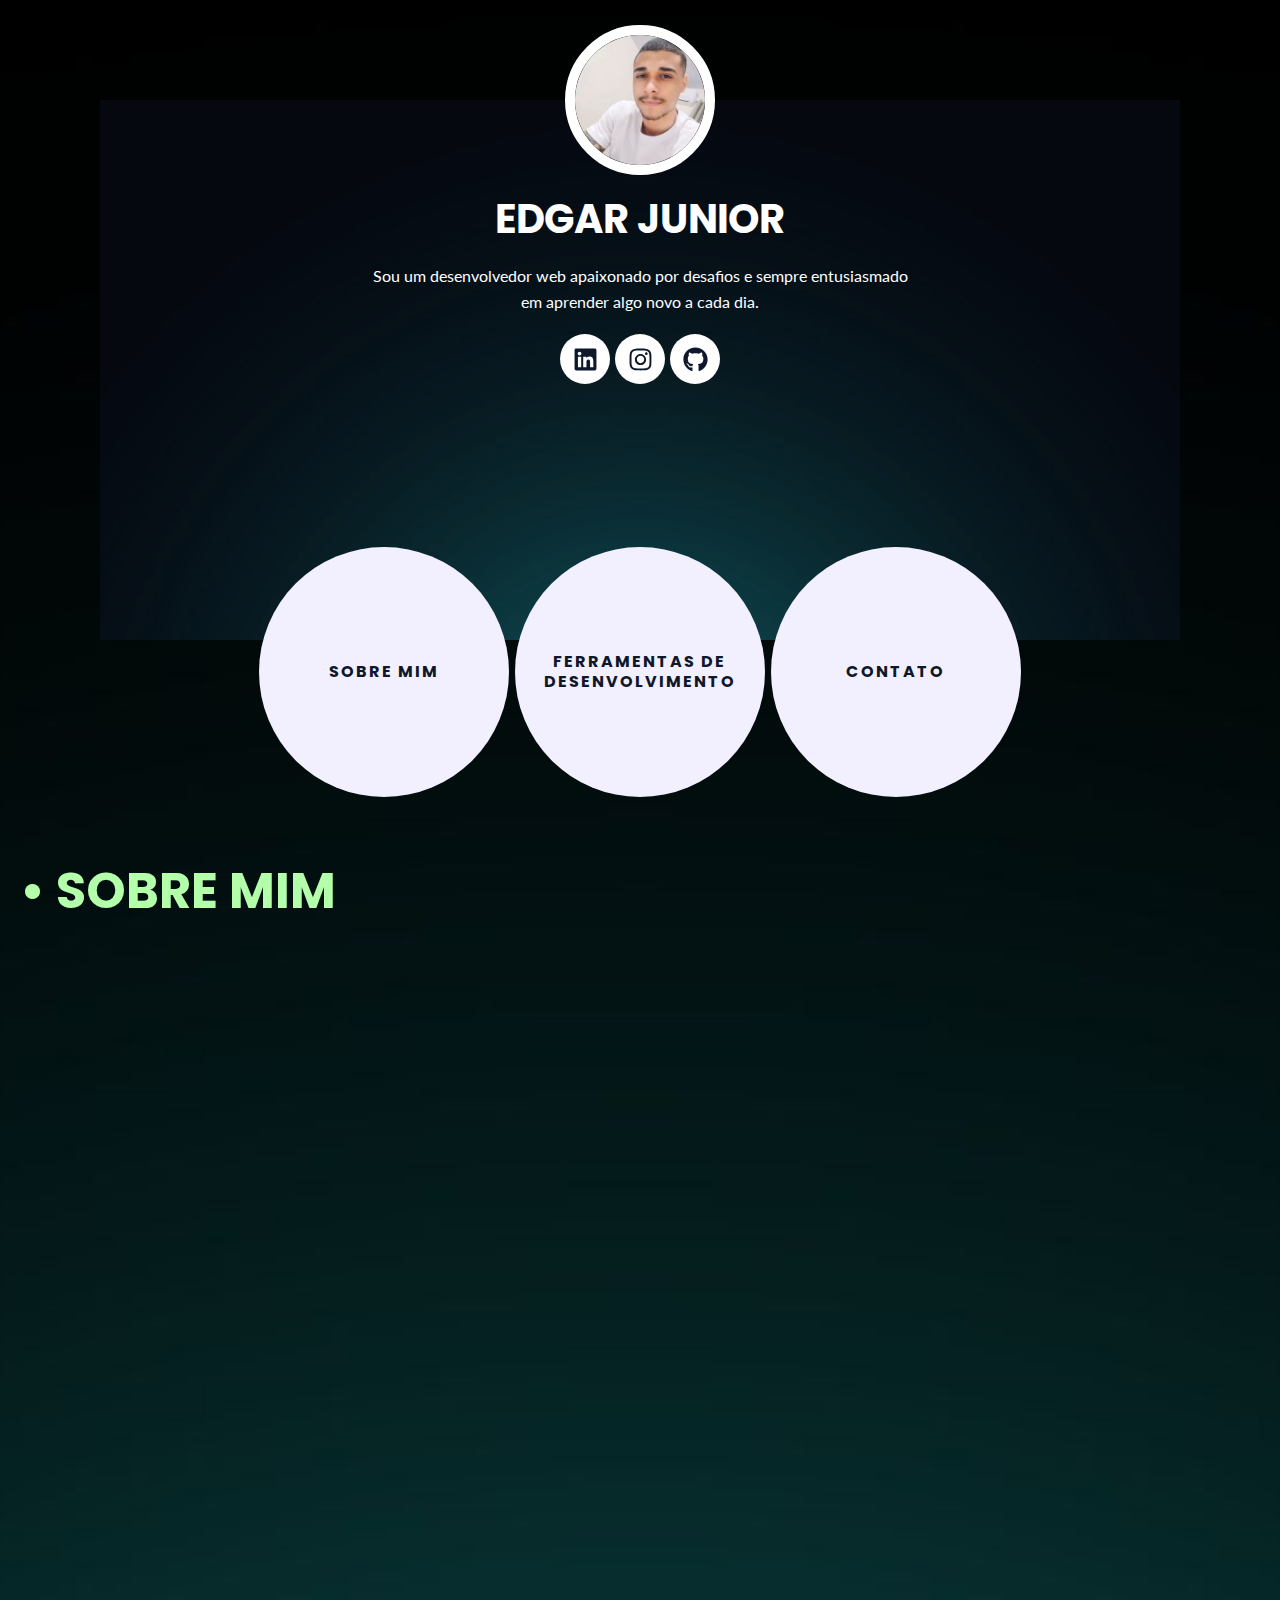
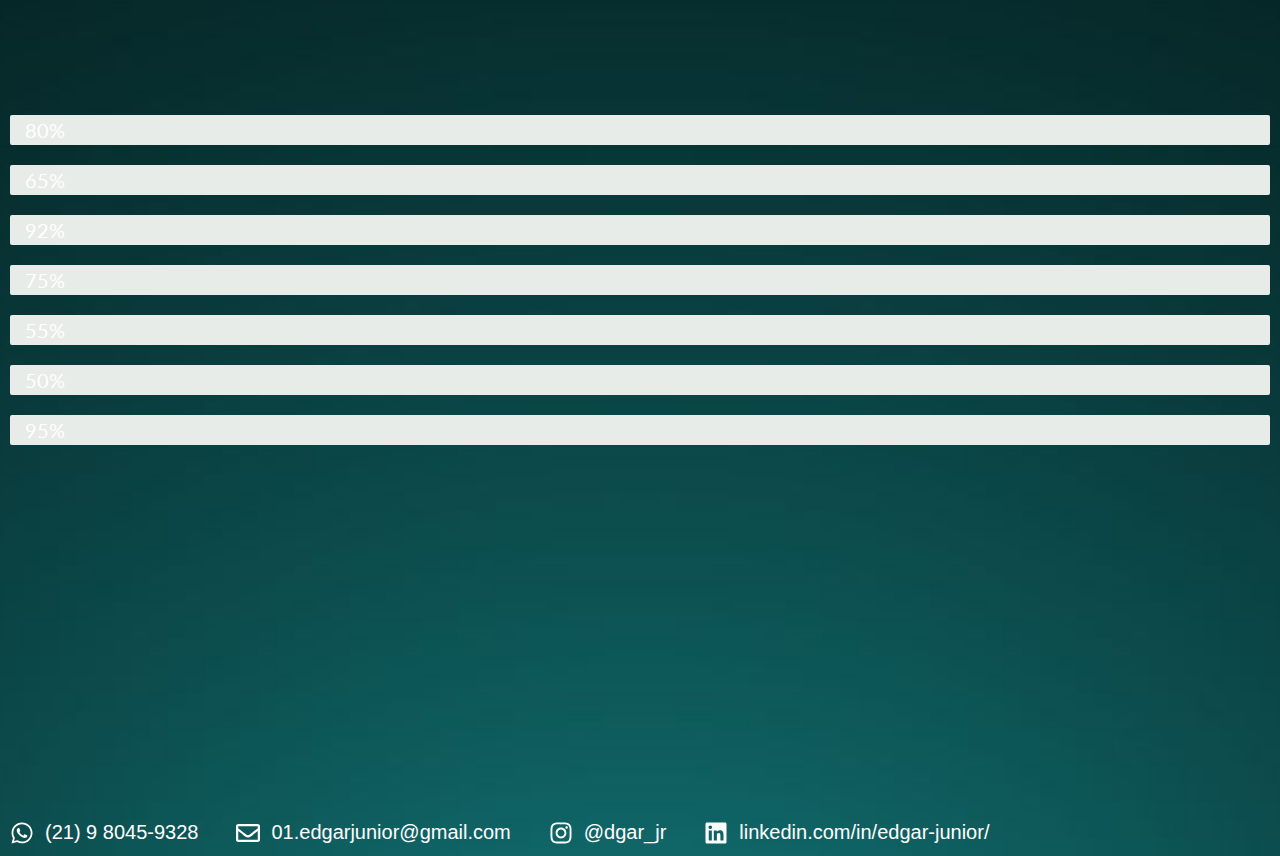
==== commit 894b6052: "Atualização" ====
--- a/index.html
+++ b/index.html
@@ -4,19 +4,19 @@
 <meta charset="UTF-8">
 <meta name="viewport" content="width=device-width, initial-scale=1">
 	 <link rel="profile" href="https://gmpg.org/xfn/11"> 
-	 <title>Portfolio &amp; CV &#8211; Portfolio Website</title>
+	 <title>portfolio &#8211; Portfolio Website</title>
 <meta name="robots" content="max-image-preview:large">
 <link rel="dns-prefetch" href="//fonts.googleapis.com">
-<link rel="alternate" type="application/rss+xml" title="Feed para Portfolio &amp; CV &raquo;" href="./feed/index.html">
-<link rel="alternate" type="application/rss+xml" title="Feed de comentários para Portfolio &amp; CV &raquo;" href="./comments/feed/index.html">
+<link rel="alternate" type="application/rss+xml" title="Feed para portfolio &raquo;" href="./feed/index.html">
+<link rel="alternate" type="application/rss+xml" title="Feed de comentários para portfolio &raquo;" href="./comments/feed/index.html">
 <script>
 window._wpemojiSettings = {"baseUrl":"https:\/\/s.w.org\/images\/core\/emoji\/14.0.0\/72x72\/","ext":".png","svgUrl":"https:\/\/s.w.org\/images\/core\/emoji\/14.0.0\/svg\/","svgExt":".svg","source":{"concatemoji":".\/\/wp-includes\/js\/wp-emoji-release.min.js?ver=6.4.3"}};
 /*! This file is auto-generated */
 !function(i,n){var o,s,e;function c(e){try{var t={supportTests:e,timestamp:(new Date).valueOf()};sessionStorage.setItem(o,JSON.stringify(t))}catch(e){}}function p(e,t,n){e.clearRect(0,0,e.canvas.width,e.canvas.height),e.fillText(t,0,0);var t=new Uint32Array(e.getImageData(0,0,e.canvas.width,e.canvas.height).data),r=(e.clearRect(0,0,e.canvas.width,e.canvas.height),e.fillText(n,0,0),new Uint32Array(e.getImageData(0,0,e.canvas.width,e.canvas.height).data));return t.every(function(e,t){return e===r[t]})}function u(e,t,n){switch(t){case"flag":return n(e,"🏳️‍⚧️","🏳️​⚧️")?!1:!n(e,"🇺🇳","🇺​🇳")&&!n(e,"🏴󠁧󠁢󠁥󠁮󠁧󠁿","🏴​󠁧​󠁢​󠁥​󠁮​󠁧​󠁿");case"emoji":return!n(e,"🫱🏻‍🫲🏿","🫱🏻​🫲🏿")}return!1}function f(e,t,n){var r="undefined"!=typeof WorkerGlobalScope&&self instanceof WorkerGlobalScope?new OffscreenCanvas(300,150):i.createElement("canvas"),a=r.getContext("2d",{willReadFrequently:!0}),o=(a.textBaseline="top",a.font="600 32px Arial",{});return e.forEach(function(e){o[e]=t(a,e,n)}),o}function t(e){var t=i.createElement("script");t.src=e,t.defer=!0,i.head.appendChild(t)}"undefined"!=typeof Promise&&(o="wpEmojiSettingsSupports",s=["flag","emoji"],n.supports={everything:!0,everythingExceptFlag:!0},e=new Promise(function(e){i.addEventListener("DOMContentLoaded",e,{once:!0})}),new Promise(function(t){var n=function(){try{var e=JSON.parse(sessionStorage.getItem(o));if("object"==typeof e&&"number"==typeof e.timestamp&&(new Date).valueOf()<e.timestamp+604800&&"object"==typeof e.supportTests)return e.supportTests}catch(e){}return null}();if(!n){if("undefined"!=typeof Worker&&"undefined"!=typeof OffscreenCanvas&&"undefined"!=typeof URL&&URL.createObjectURL&&"undefined"!=typeof Blob)try{var e="postMessage("+f.toString()+"("+[JSON.stringify(s),u.toString(),p.toString()].join(",")+"));",r=new Blob([e],{type:"text/javascript"}),a=new Worker(URL.createObjectURL(r),{name:"wpTestEmojiSupports"});return void(a.onmessage=function(e){c(n=e.data),a.terminate(),t(n)})}catch(e){}c(n=f(s,u,p))}t(n)}).then(function(e){for(var t in e)n.supports[t]=e[t],n.supports.everything=n.supports.everything&&n.supports[t],"flag"!==t&&(n.supports.everythingExceptFlag=n.supports.everythingExceptFlag&&n.supports[t]);n.supports.everythingExceptFlag=n.supports.everythingExceptFlag&&!n.supports.flag,n.DOMReady=!1,n.readyCallback=function(){n.DOMReady=!0}}).then(function(){return e}).then(function(){var e;n.supports.everything||(n.readyCallback(),(e=n.source||{}).concatemoji?t(e.concatemoji):e.wpemoji&&e.twemoji&&(t(e.twemoji),t(e.wpemoji)))}))}((window,document),window._wpemojiSettings);
 </script>
 <link rel="stylesheet" id="astra-theme-css-css" href="./wp-content/themes/astra/assets/css/minified/main.min.css?ver=4.6.8" media="all">
-<style id="astra-theme-css-inline-css">:root{--ast-container-default-xlg-padding:6.67em;--ast-container-default-lg-padding:5.67em;--ast-container-default-slg-padding:4.34em;--ast-container-default-md-padding:3.34em;--ast-container-default-sm-padding:6.67em;--ast-container-default-xs-padding:2.4em;--ast-container-default-xxs-padding:1.4em;--ast-code-block-background:#EEEEEE;--ast-comment-inputs-background:#FAFAFA;--ast-normal-container-width:1200px;--ast-narrow-container-width:750px;--ast-blog-title-font-weight:normal;--ast-blog-meta-weight:inherit;}html{font-size:106.25%;}a,.page-title{color:var(--ast-global-color-2);}a:hover,a:focus{color:var(--ast-global-color-1);}body,button,input,select,textarea,.ast-button,.ast-custom-button{font-family:'Barlow Semi Condensed',sans-serif;font-weight:400;font-size:17px;font-size:1rem;line-height:var(--ast-body-line-height,1.65em);}blockquote{color:var(--ast-global-color-3);}h1,.entry-content h1,h2,.entry-content h2,h3,.entry-content h3,h4,.entry-content h4,h5,.entry-content h5,h6,.entry-content h6,.site-title,.site-title a{font-family:'Playfair Display',serif;font-weight:800;}.site-title{font-size:35px;font-size:2.0588235294118rem;display:none;}header .custom-logo-link img{max-width:120px;}.astra-logo-svg{width:120px;}.site-header .site-description{font-size:15px;font-size:0.88235294117647rem;display:none;}.entry-title{font-size:26px;font-size:1.5294117647059rem;}.archive .ast-article-post .ast-article-inner,.blog .ast-article-post .ast-article-inner,.archive .ast-article-post .ast-article-inner:hover,.blog .ast-article-post .ast-article-inner:hover{overflow:hidden;}h1,.entry-content h1{font-size:83px;font-size:4.8823529411765rem;font-weight:800;font-family:'Playfair Display',serif;line-height:1.1em;}h2,.entry-content h2{font-size:50px;font-size:2.9411764705882rem;font-weight:800;font-family:'Playfair Display',serif;line-height:1.1em;}h3,.entry-content h3{font-size:35px;font-size:2.0588235294118rem;font-weight:800;font-family:'Playfair Display',serif;line-height:1.2em;}h4,.entry-content h4{font-size:22px;font-size:1.2941176470588rem;line-height:1.2em;font-weight:500;font-family:'Barlow Semi Condensed',sans-serif;}h5,.entry-content h5{font-size:20px;font-size:1.1764705882353rem;line-height:1.2em;font-weight:500;font-family:'Barlow Semi Condensed',sans-serif;}h6,.entry-content h6{font-size:17px;font-size:1rem;line-height:1.25em;font-weight:500;font-family:'Barlow Semi Condensed',sans-serif;}::selection{background-color:var(--ast-global-color-0);color:#ffffff;}body,h1,.entry-title a,.entry-content h1,h2,.entry-content h2,h3,.entry-content h3,h4,.entry-content h4,h5,.entry-content h5,h6,.entry-content h6{color:var(--ast-global-color-3);}.tagcloud a:hover,.tagcloud a:focus,.tagcloud a.current-item{color:#ffffff;border-color:var(--ast-global-color-2);background-color:var(--ast-global-color-2);}input:focus,input[type="text"]:focus,input[type="email"]:focus,input[type="url"]:focus,input[type="password"]:focus,input[type="reset"]:focus,input[type="search"]:focus,textarea:focus{border-color:var(--ast-global-color-2);}input[type="radio"]:checked,input[type=reset],input[type="checkbox"]:checked,input[type="checkbox"]:hover:checked,input[type="checkbox"]:focus:checked,input[type=range]::-webkit-slider-thumb{border-color:var(--ast-global-color-2);background-color:var(--ast-global-color-2);box-shadow:none;}.site-footer a:hover + .post-count,.site-footer a:focus + .post-count{background:var(--ast-global-color-2);border-color:var(--ast-global-color-2);}.single .nav-links .nav-previous,.single .nav-links .nav-next{color:var(--ast-global-color-2);}.entry-meta,.entry-meta *{line-height:1.45;color:var(--ast-global-color-2);}.entry-meta a:not(.ast-button):hover,.entry-meta a:not(.ast-button):hover *,.entry-meta a:not(.ast-button):focus,.entry-meta a:not(.ast-button):focus *,.page-links > .page-link,.page-links .page-link:hover,.post-navigation a:hover{color:var(--ast-global-color-1);}#cat option,.secondary .calendar_wrap thead a,.secondary .calendar_wrap thead a:visited{color:var(--ast-global-color-2);}.secondary .calendar_wrap #today,.ast-progress-val span{background:var(--ast-global-color-2);}.secondary a:hover + .post-count,.secondary a:focus + .post-count{background:var(--ast-global-color-2);border-color:var(--ast-global-color-2);}.calendar_wrap #today > a{color:#ffffff;}.page-links .page-link,.single .post-navigation a{color:var(--ast-global-color-2);}.ast-search-menu-icon .search-form button.search-submit{padding:0 4px;}.ast-search-menu-icon form.search-form{padding-right:0;}.ast-search-menu-icon.slide-search input.search-field{width:0;}.ast-header-search .ast-search-menu-icon.ast-dropdown-active .search-form,.ast-header-search .ast-search-menu-icon.ast-dropdown-active .search-field:focus{transition:all 0.2s;}.search-form input.search-field:focus{outline:none;}.wp-block-latest-posts > li > a{color:var(--ast-global-color-2);}.widget-title,.widget .wp-block-heading{font-size:24px;font-size:1.4117647058824rem;color:var(--ast-global-color-3);}.ast-search-menu-icon.slide-search a:focus-visible:focus-visible,.astra-search-icon:focus-visible,#close:focus-visible,a:focus-visible,.ast-menu-toggle:focus-visible,.site .skip-link:focus-visible,.wp-block-loginout input:focus-visible,.wp-block-search.wp-block-search__button-inside .wp-block-search__inside-wrapper,.ast-header-navigation-arrow:focus-visible,.woocommerce .wc-proceed-to-checkout > .checkout-button:focus-visible,.woocommerce .woocommerce-MyAccount-navigation ul li a:focus-visible,.ast-orders-table__row .ast-orders-table__cell:focus-visible,.woocommerce .woocommerce-order-details .order-again > .button:focus-visible,.woocommerce .woocommerce-message a.button.wc-forward:focus-visible,.woocommerce #minus_qty:focus-visible,.woocommerce #plus_qty:focus-visible,a#ast-apply-coupon:focus-visible,.woocommerce .woocommerce-info a:focus-visible,.woocommerce .astra-shop-summary-wrap a:focus-visible,.woocommerce a.wc-forward:focus-visible,#ast-apply-coupon:focus-visible,.woocommerce-js .woocommerce-mini-cart-item a.remove:focus-visible,#close:focus-visible,.button.search-submit:focus-visible,#search_submit:focus,.normal-search:focus-visible{outline-style:dotted;outline-color:inherit;outline-width:thin;}input:focus,input[type="text"]:focus,input[type="email"]:focus,input[type="url"]:focus,input[type="password"]:focus,input[type="reset"]:focus,input[type="search"]:focus,input[type="number"]:focus,textarea:focus,.wp-block-search__input:focus,[data-section="section-header-mobile-trigger"] .ast-button-wrap .ast-mobile-menu-trigger-minimal:focus,.ast-mobile-popup-drawer.active .menu-toggle-close:focus,.woocommerce-ordering select.orderby:focus,#ast-scroll-top:focus,#coupon_code:focus,.woocommerce-page #comment:focus,.woocommerce #reviews #respond input#submit:focus,.woocommerce a.add_to_cart_button:focus,.woocommerce .button.single_add_to_cart_button:focus,.woocommerce .woocommerce-cart-form button:focus,.woocommerce .woocommerce-cart-form__cart-item .quantity .qty:focus,.woocommerce .woocommerce-billing-fields .woocommerce-billing-fields__field-wrapper .woocommerce-input-wrapper > .input-text:focus,.woocommerce #order_comments:focus,.woocommerce #place_order:focus,.woocommerce .woocommerce-address-fields .woocommerce-address-fields__field-wrapper .woocommerce-input-wrapper > .input-text:focus,.woocommerce .woocommerce-MyAccount-content form button:focus,.woocommerce .woocommerce-MyAccount-content .woocommerce-EditAccountForm .woocommerce-form-row .woocommerce-Input.input-text:focus,.woocommerce .ast-woocommerce-container .woocommerce-pagination ul.page-numbers li a:focus,body #content .woocommerce form .form-row .select2-container--default .select2-selection--single:focus,#ast-coupon-code:focus,.woocommerce.woocommerce-js .quantity input[type=number]:focus,.woocommerce-js .woocommerce-mini-cart-item .quantity input[type=number]:focus,.woocommerce p#ast-coupon-trigger:focus{border-style:dotted;border-color:inherit;border-width:thin;}input{outline:none;}body .ast-oembed-container *{position:absolute;top:0;width:100%;height:100%;left:0;}body .wp-block-embed-pocket-casts .ast-oembed-container *{position:unset;}.ast-single-post-featured-section + article {margin-top: 2em;}.site-content .ast-single-post-featured-section img {width: 100%;overflow: hidden;object-fit: cover;}.site > .ast-single-related-posts-container {margin-top: 0;}@media (min-width: 922px) {.ast-desktop .ast-container--narrow {max-width: var(--ast-narrow-container-width);margin: 0 auto;}}.ast-page-builder-template .hentry {margin: 0;}.ast-page-builder-template .site-content > .ast-container {max-width: 100%;padding: 0;}.ast-page-builder-template .site .site-content #primary {padding: 0;margin: 0;}.ast-page-builder-template .no-results {text-align: center;margin: 4em auto;}.ast-page-builder-template .ast-pagination {padding: 2em;}.ast-page-builder-template .entry-header.ast-no-title.ast-no-thumbnail {margin-top: 0;}.ast-page-builder-template .entry-header.ast-header-without-markup {margin-top: 0;margin-bottom: 0;}.ast-page-builder-template .entry-header.ast-no-title.ast-no-meta {margin-bottom: 0;}.ast-page-builder-template.single .post-navigation {padding-bottom: 2em;}.ast-page-builder-template.single-post .site-content > .ast-container {max-width: 100%;}.ast-page-builder-template .entry-header {margin-top: 4em;margin-left: auto;margin-right: auto;padding-left: 20px;padding-right: 20px;}.single.ast-page-builder-template .entry-header {padding-left: 20px;padding-right: 20px;}.ast-page-builder-template .ast-archive-description {margin: 4em auto 0;padding-left: 20px;padding-right: 20px;}.ast-page-builder-template.ast-no-sidebar .entry-content .alignwide {margin-left: 0;margin-right: 0;}@media (max-width:921px){#ast-desktop-header{display:none;}}@media (min-width:922px){#ast-mobile-header{display:none;}}.wp-block-buttons.aligncenter{justify-content:center;}@media (max-width:921px){.ast-theme-transparent-header #primary,.ast-theme-transparent-header #secondary{padding:0;}}@media (max-width:921px){.ast-plain-container.ast-no-sidebar #primary{padding:0;}}.ast-plain-container.ast-no-sidebar #primary{margin-top:0;margin-bottom:0;}.wp-block-button.is-style-outline .wp-block-button__link{border-color:rgba(0,0,0,0);border-top-width:2px;border-right-width:2px;border-bottom-width:2px;border-left-width:2px;}div.wp-block-button.is-style-outline > .wp-block-button__link:not(.has-text-color),div.wp-block-button.wp-block-button__link.is-style-outline:not(.has-text-color){color:rgba(0,0,0,0);}.wp-block-button.is-style-outline .wp-block-button__link:hover,.wp-block-buttons .wp-block-button.is-style-outline .wp-block-button__link:focus,.wp-block-buttons .wp-block-button.is-style-outline > .wp-block-button__link:not(.has-text-color):hover,.wp-block-buttons .wp-block-button.wp-block-button__link.is-style-outline:not(.has-text-color):hover{color:var(--ast-global-color-2);background-color:rgba(0,0,0,0);border-color:rgba(0,0,0,0);}.post-page-numbers.current .page-link,.ast-pagination .page-numbers.current{color:#ffffff;border-color:var(--ast-global-color-0);background-color:var(--ast-global-color-0);}.wp-block-buttons .wp-block-button.is-style-outline .wp-block-button__link.wp-element-button,.ast-outline-button,.wp-block-uagb-buttons-child .uagb-buttons-repeater.ast-outline-button{border-color:rgba(0,0,0,0);border-top-width:2px;border-right-width:2px;border-bottom-width:2px;border-left-width:2px;font-family:inherit;font-weight:inherit;font-size:16px;font-size:0.94117647058824rem;line-height:1em;}.wp-block-buttons .wp-block-button.is-style-outline > .wp-block-button__link:not(.has-text-color),.wp-block-buttons .wp-block-button.wp-block-button__link.is-style-outline:not(.has-text-color),.ast-outline-button{color:rgba(0,0,0,0);}.wp-block-button.is-style-outline .wp-block-button__link:hover,.wp-block-buttons .wp-block-button.is-style-outline .wp-block-button__link:focus,.wp-block-buttons .wp-block-button.is-style-outline > .wp-block-button__link:not(.has-text-color):hover,.wp-block-buttons .wp-block-button.wp-block-button__link.is-style-outline:not(.has-text-color):hover,.ast-outline-button:hover,.ast-outline-button:focus,.wp-block-uagb-buttons-child .uagb-buttons-repeater.ast-outline-button:hover,.wp-block-uagb-buttons-child .uagb-buttons-repeater.ast-outline-button:focus{color:var(--ast-global-color-2);background-color:rgba(0,0,0,0);border-color:rgba(0,0,0,0);}.wp-block-button .wp-block-button__link.wp-element-button.is-style-outline:not(.has-background),.wp-block-button.is-style-outline>.wp-block-button__link.wp-element-button:not(.has-background),.ast-outline-button{background-color:rgba(0,0,0,0);}.entry-content[ast-blocks-layout] > figure{margin-bottom:1em;}@media (max-width:921px){.ast-separate-container #primary,.ast-separate-container #secondary{padding:1.5em 0;}#primary,#secondary{padding:1.5em 0;margin:0;}.ast-left-sidebar #content > .ast-container{display:flex;flex-direction:column-reverse;width:100%;}.ast-separate-container .ast-article-post,.ast-separate-container .ast-article-single{padding:1.5em 2.14em;}.ast-author-box img.avatar{margin:20px 0 0 0;}}@media (min-width:922px){.ast-separate-container.ast-right-sidebar #primary,.ast-separate-container.ast-left-sidebar #primary{border:0;}.search-no-results.ast-separate-container #primary{margin-bottom:4em;}}.elementor-button-wrapper .elementor-button{border-style:solid;text-decoration:none;border-top-width:0;border-right-width:0;border-left-width:0;border-bottom-width:0;}body .elementor-button.elementor-size-sm,body .elementor-button.elementor-size-xs,body .elementor-button.elementor-size-md,body .elementor-button.elementor-size-lg,body .elementor-button.elementor-size-xl,body .elementor-button{padding-top:0px;padding-right:0px;padding-bottom:0px;padding-left:0px;}.elementor-button-wrapper .elementor-button{border-color:rgba(0,0,0,0);background-color:rgba(0,0,0,0);}.elementor-button-wrapper .elementor-button:hover,.elementor-button-wrapper .elementor-button:focus{color:var(--ast-global-color-2);background-color:rgba(0,0,0,0);border-color:rgba(0,0,0,0);}.wp-block-button .wp-block-button__link ,.elementor-button-wrapper .elementor-button,.elementor-button-wrapper .elementor-button:visited{color:var(--ast-global-color-0);}.elementor-button-wrapper .elementor-button{font-size:16px;font-size:0.94117647058824rem;line-height:1em;text-transform:uppercase;letter-spacing:2px;}body .elementor-button.elementor-size-sm,body .elementor-button.elementor-size-xs,body .elementor-button.elementor-size-md,body .elementor-button.elementor-size-lg,body .elementor-button.elementor-size-xl,body .elementor-button{font-size:16px;font-size:0.94117647058824rem;}.wp-block-button .wp-block-button__link:hover,.wp-block-button .wp-block-button__link:focus{color:var(--ast-global-color-2);background-color:rgba(0,0,0,0);border-color:rgba(0,0,0,0);}.elementor-widget-heading h1.elementor-heading-title{line-height:1.1em;}.elementor-widget-heading h2.elementor-heading-title{line-height:1.1em;}.elementor-widget-heading h3.elementor-heading-title{line-height:1.2em;}.elementor-widget-heading h4.elementor-heading-title{line-height:1.2em;}.elementor-widget-heading h5.elementor-heading-title{line-height:1.2em;}.elementor-widget-heading h6.elementor-heading-title{line-height:1.25em;}.wp-block-button .wp-block-button__link,.wp-block-search .wp-block-search__button,body .wp-block-file .wp-block-file__button{border-color:rgba(0,0,0,0);background-color:rgba(0,0,0,0);color:var(--ast-global-color-0);font-family:inherit;font-weight:inherit;line-height:1em;text-transform:uppercase;letter-spacing:2px;font-size:16px;font-size:0.94117647058824rem;padding-top:0px;padding-right:0px;padding-bottom:0px;padding-left:0px;}.menu-toggle,button,.ast-button,.ast-custom-button,.button,input#submit,input[type="button"],input[type="submit"],input[type="reset"],form[CLASS*="wp-block-search__"].wp-block-search .wp-block-search__inside-wrapper .wp-block-search__button,body .wp-block-file .wp-block-file__button,.woocommerce-js a.button,.woocommerce button.button,.woocommerce .woocommerce-message a.button,.woocommerce #respond input#submit.alt,.woocommerce input.button.alt,.woocommerce input.button,.woocommerce input.button:disabled,.woocommerce input.button:disabled[disabled],.woocommerce input.button:disabled:hover,.woocommerce input.button:disabled[disabled]:hover,.woocommerce #respond input#submit,.woocommerce button.button.alt.disabled,.wc-block-grid__products .wc-block-grid__product .wp-block-button__link,.wc-block-grid__product-onsale,[CLASS*="wc-block"] button,.woocommerce-js .astra-cart-drawer .astra-cart-drawer-content .woocommerce-mini-cart__buttons .button:not(.checkout):not(.ast-continue-shopping),.woocommerce-js .astra-cart-drawer .astra-cart-drawer-content .woocommerce-mini-cart__buttons a.checkout,.woocommerce button.button.alt.disabled.wc-variation-selection-needed,[CLASS*="wc-block"] .wc-block-components-button{border-style:solid;border-top-width:0;border-right-width:0;border-left-width:0;border-bottom-width:0;color:var(--ast-global-color-0);border-color:rgba(0,0,0,0);background-color:rgba(0,0,0,0);padding-top:0px;padding-right:0px;padding-bottom:0px;padding-left:0px;font-family:inherit;font-weight:inherit;font-size:16px;font-size:0.94117647058824rem;line-height:1em;text-transform:uppercase;letter-spacing:2px;}button:focus,.menu-toggle:hover,button:hover,.ast-button:hover,.ast-custom-button:hover .button:hover,.ast-custom-button:hover ,input[type=reset]:hover,input[type=reset]:focus,input#submit:hover,input#submit:focus,input[type="button"]:hover,input[type="button"]:focus,input[type="submit"]:hover,input[type="submit"]:focus,form[CLASS*="wp-block-search__"].wp-block-search .wp-block-search__inside-wrapper .wp-block-search__button:hover,form[CLASS*="wp-block-search__"].wp-block-search .wp-block-search__inside-wrapper .wp-block-search__button:focus,body .wp-block-file .wp-block-file__button:hover,body .wp-block-file .wp-block-file__button:focus,.woocommerce-js a.button:hover,.woocommerce button.button:hover,.woocommerce .woocommerce-message a.button:hover,.woocommerce #respond input#submit:hover,.woocommerce #respond input#submit.alt:hover,.woocommerce input.button.alt:hover,.woocommerce input.button:hover,.woocommerce button.button.alt.disabled:hover,.wc-block-grid__products .wc-block-grid__product .wp-block-button__link:hover,[CLASS*="wc-block"] button:hover,.woocommerce-js .astra-cart-drawer .astra-cart-drawer-content .woocommerce-mini-cart__buttons .button:not(.checkout):not(.ast-continue-shopping):hover,.woocommerce-js .astra-cart-drawer .astra-cart-drawer-content .woocommerce-mini-cart__buttons a.checkout:hover,.woocommerce button.button.alt.disabled.wc-variation-selection-needed:hover,[CLASS*="wc-block"] .wc-block-components-button:hover,[CLASS*="wc-block"] .wc-block-components-button:focus{color:var(--ast-global-color-2);background-color:rgba(0,0,0,0);border-color:rgba(0,0,0,0);}@media (max-width:921px){.ast-mobile-header-stack .main-header-bar .ast-search-menu-icon{display:inline-block;}.ast-header-break-point.ast-header-custom-item-outside .ast-mobile-header-stack .main-header-bar .ast-search-icon{margin:0;}.ast-comment-avatar-wrap img{max-width:2.5em;}.ast-comment-meta{padding:0 1.8888em 1.3333em;}.ast-separate-container .ast-comment-list li.depth-1{padding:1.5em 2.14em;}.ast-separate-container .comment-respond{padding:2em 2.14em;}}@media (min-width:544px){.ast-container{max-width:100%;}}@media (max-width:544px){.ast-separate-container .ast-article-post,.ast-separate-container .ast-article-single,.ast-separate-container .comments-title,.ast-separate-container .ast-archive-description{padding:1.5em 1em;}.ast-separate-container #content .ast-container{padding-left:0.54em;padding-right:0.54em;}.ast-separate-container .ast-comment-list .bypostauthor{padding:.5em;}.ast-search-menu-icon.ast-dropdown-active .search-field{width:170px;}}body,.ast-separate-container{background-color:var(--ast-global-color-4);;background-image:none;;}@media (max-width:921px){.site-title{display:none;}.site-header .site-description{display:none;}h1,.entry-content h1{font-size:60px;}h2,.entry-content h2{font-size:43px;}h3,.entry-content h3{font-size:30px;}}@media (max-width:544px){.site-title{display:none;}.site-header .site-description{display:none;}h1,.entry-content h1{font-size:45px;}h2,.entry-content h2{font-size:35px;}h3,.entry-content h3{font-size:20px;}}@media (max-width:921px){html{font-size:96.9%;}}@media (max-width:544px){html{font-size:96.9%;}}@media (min-width:922px){.ast-container{max-width:1240px;}}@media (min-width:922px){.site-content .ast-container{display:flex;}}@media (max-width:921px){.site-content .ast-container{flex-direction:column;}}@media (min-width:922px){.main-header-menu .sub-menu .menu-item.ast-left-align-sub-menu:hover > .sub-menu,.main-header-menu .sub-menu .menu-item.ast-left-align-sub-menu.focus > .sub-menu{margin-left:-0px;}}.ast-theme-transparent-header [data-section="section-header-mobile-trigger"] .ast-button-wrap .mobile-menu-toggle-icon .ast-mobile-svg{fill:var(--ast-global-color-2);}.ast-theme-transparent-header [data-section="section-header-mobile-trigger"] .ast-button-wrap .mobile-menu-wrap .mobile-menu{color:var(--ast-global-color-2);}.ast-theme-transparent-header [data-section="section-header-mobile-trigger"] .ast-button-wrap .ast-mobile-menu-trigger-minimal{background:transparent;}.site .comments-area{padding-bottom:3em;}.wp-block-file {display: flex;align-items: center;flex-wrap: wrap;justify-content: space-between;}.wp-block-pullquote {border: none;}.wp-block-pullquote blockquote::before {content: "\201D";font-family: "Helvetica",sans-serif;display: flex;transform: rotate( 180deg );font-size: 6rem;font-style: normal;line-height: 1;font-weight: bold;align-items: center;justify-content: center;}.has-text-align-right > blockquote::before {justify-content: flex-start;}.has-text-align-left > blockquote::before {justify-content: flex-end;}figure.wp-block-pullquote.is-style-solid-color blockquote {max-width: 100%;text-align: inherit;}html body {--wp--custom--ast-default-block-top-padding: 3em;--wp--custom--ast-default-block-right-padding: 3em;--wp--custom--ast-default-block-bottom-padding: 3em;--wp--custom--ast-default-block-left-padding: 3em;--wp--custom--ast-container-width: 1200px;--wp--custom--ast-content-width-size: 1200px;--wp--custom--ast-wide-width-size: calc(1200px + var(--wp--custom--ast-default-block-left-padding) + var(--wp--custom--ast-default-block-right-padding));}.ast-narrow-container {--wp--custom--ast-content-width-size: 750px;--wp--custom--ast-wide-width-size: 750px;}@media(max-width: 921px) {html body {--wp--custom--ast-default-block-top-padding: 3em;--wp--custom--ast-default-block-right-padding: 2em;--wp--custom--ast-default-block-bottom-padding: 3em;--wp--custom--ast-default-block-left-padding: 2em;}}@media(max-width: 544px) {html body {--wp--custom--ast-default-block-top-padding: 3em;--wp--custom--ast-default-block-right-padding: 1.5em;--wp--custom--ast-default-block-bottom-padding: 3em;--wp--custom--ast-default-block-left-padding: 1.5em;}}.entry-content > .wp-block-group,.entry-content > .wp-block-cover,.entry-content > .wp-block-columns {padding-top: var(--wp--custom--ast-default-block-top-padding);padding-right: var(--wp--custom--ast-default-block-right-padding);padding-bottom: var(--wp--custom--ast-default-block-bottom-padding);padding-left: var(--wp--custom--ast-default-block-left-padding);}.ast-plain-container.ast-no-sidebar .entry-content > .alignfull,.ast-page-builder-template .ast-no-sidebar .entry-content > .alignfull {margin-left: calc( -50vw + 50%);margin-right: calc( -50vw + 50%);max-width: 100vw;width: 100vw;}.ast-plain-container.ast-no-sidebar .entry-content .alignfull .alignfull,.ast-page-builder-template.ast-no-sidebar .entry-content .alignfull .alignfull,.ast-plain-container.ast-no-sidebar .entry-content .alignfull .alignwide,.ast-page-builder-template.ast-no-sidebar .entry-content .alignfull .alignwide,.ast-plain-container.ast-no-sidebar .entry-content .alignwide .alignfull,.ast-page-builder-template.ast-no-sidebar .entry-content .alignwide .alignfull,.ast-plain-container.ast-no-sidebar .entry-content .alignwide .alignwide,.ast-page-builder-template.ast-no-sidebar .entry-content .alignwide .alignwide,.ast-plain-container.ast-no-sidebar .entry-content .wp-block-column .alignfull,.ast-page-builder-template.ast-no-sidebar .entry-content .wp-block-column .alignfull,.ast-plain-container.ast-no-sidebar .entry-content .wp-block-column .alignwide,.ast-page-builder-template.ast-no-sidebar .entry-content .wp-block-column .alignwide {margin-left: auto;margin-right: auto;width: 100%;}[ast-blocks-layout] .wp-block-separator:not(.is-style-dots) {height: 0;}[ast-blocks-layout] .wp-block-separator {margin: 20px auto;}[ast-blocks-layout] .wp-block-separator:not(.is-style-wide):not(.is-style-dots) {max-width: 100px;}[ast-blocks-layout] .wp-block-separator.has-background {padding: 0;}.entry-content[ast-blocks-layout] > * {max-width: var(--wp--custom--ast-content-width-size);margin-left: auto;margin-right: auto;}.entry-content[ast-blocks-layout] > .alignwide {max-width: var(--wp--custom--ast-wide-width-size);}.entry-content[ast-blocks-layout] .alignfull {max-width: none;}.entry-content .wp-block-columns {margin-bottom: 0;}blockquote {margin: 1.5em;border-color: rgba(0,0,0,0.05);}.wp-block-quote:not(.has-text-align-right):not(.has-text-align-center) {border-left: 5px solid rgba(0,0,0,0.05);}.has-text-align-right > blockquote,blockquote.has-text-align-right {border-right: 5px solid rgba(0,0,0,0.05);}.has-text-align-left > blockquote,blockquote.has-text-align-left {border-left: 5px solid rgba(0,0,0,0.05);}.wp-block-site-tagline,.wp-block-latest-posts .read-more {margin-top: 15px;}.wp-block-loginout p label {display: block;}.wp-block-loginout p:not(.login-remember):not(.login-submit) input {width: 100%;}.wp-block-loginout input:focus {border-color: transparent;}.wp-block-loginout input:focus {outline: thin dotted;}.entry-content .wp-block-media-text .wp-block-media-text__content {padding: 0 0 0 8%;}.entry-content .wp-block-media-text.has-media-on-the-right .wp-block-media-text__content {padding: 0 8% 0 0;}.entry-content .wp-block-media-text.has-background .wp-block-media-text__content {padding: 8%;}.entry-content .wp-block-cover:not([class*="background-color"]) .wp-block-cover__inner-container,.entry-content .wp-block-cover:not([class*="background-color"]) .wp-block-cover-image-text,.entry-content .wp-block-cover:not([class*="background-color"]) .wp-block-cover-text,.entry-content .wp-block-cover-image:not([class*="background-color"]) .wp-block-cover__inner-container,.entry-content .wp-block-cover-image:not([class*="background-color"]) .wp-block-cover-image-text,.entry-content .wp-block-cover-image:not([class*="background-color"]) .wp-block-cover-text {color: var(--ast-global-color-5);}.wp-block-loginout .login-remember input {width: 1.1rem;height: 1.1rem;margin: 0 5px 4px 0;vertical-align: middle;}.wp-block-latest-posts > li > *:first-child,.wp-block-latest-posts:not(.is-grid) > li:first-child {margin-top: 0;}.wp-block-search__inside-wrapper .wp-block-search__input {padding: 0 10px;color: var(--ast-global-color-3);background: var(--ast-global-color-5);border-color: var(--ast-border-color);}.wp-block-latest-posts .read-more {margin-bottom: 1.5em;}.wp-block-search__no-button .wp-block-search__inside-wrapper .wp-block-search__input {padding-top: 5px;padding-bottom: 5px;}.wp-block-latest-posts .wp-block-latest-posts__post-date,.wp-block-latest-posts .wp-block-latest-posts__post-author {font-size: 1rem;}.wp-block-latest-posts > li > *,.wp-block-latest-posts:not(.is-grid) > li {margin-top: 12px;margin-bottom: 12px;}.ast-page-builder-template .entry-content[ast-blocks-layout] > *,.ast-page-builder-template .entry-content[ast-blocks-layout] > .alignfull > * {max-width: none;}.ast-page-builder-template .entry-content[ast-blocks-layout] > .alignwide > * {max-width: var(--wp--custom--ast-wide-width-size);}.ast-page-builder-template .entry-content[ast-blocks-layout] > .inherit-container-width > *,.ast-page-builder-template .entry-content[ast-blocks-layout] > * > *,.entry-content[ast-blocks-layout] > .wp-block-cover .wp-block-cover__inner-container {max-width: var(--wp--custom--ast-content-width-size);margin-left: auto;margin-right: auto;}.entry-content[ast-blocks-layout] .wp-block-cover:not(.alignleft):not(.alignright) {width: auto;}@media(max-width: 1200px) {.ast-separate-container .entry-content > .alignfull,.ast-separate-container .entry-content[ast-blocks-layout] > .alignwide,.ast-plain-container .entry-content[ast-blocks-layout] > .alignwide,.ast-plain-container .entry-content .alignfull {margin-left: calc(-1 * min(var(--ast-container-default-xlg-padding),20px)) ;margin-right: calc(-1 * min(var(--ast-container-default-xlg-padding),20px));}}@media(min-width: 1201px) {.ast-separate-container .entry-content > .alignfull {margin-left: calc(-1 * var(--ast-container-default-xlg-padding) );margin-right: calc(-1 * var(--ast-container-default-xlg-padding) );}.ast-separate-container .entry-content[ast-blocks-layout] > .alignwide,.ast-plain-container .entry-content[ast-blocks-layout] > .alignwide {margin-left: calc(-1 * var(--wp--custom--ast-default-block-left-padding) );margin-right: calc(-1 * var(--wp--custom--ast-default-block-right-padding) );}}@media(min-width: 921px) {.ast-separate-container .entry-content .wp-block-group.alignwide:not(.inherit-container-width) > :where(:not(.alignleft):not(.alignright)),.ast-plain-container .entry-content .wp-block-group.alignwide:not(.inherit-container-width) > :where(:not(.alignleft):not(.alignright)) {max-width: calc( var(--wp--custom--ast-content-width-size) + 80px );}.ast-plain-container.ast-right-sidebar .entry-content[ast-blocks-layout] .alignfull,.ast-plain-container.ast-left-sidebar .entry-content[ast-blocks-layout] .alignfull {margin-left: -60px;margin-right: -60px;}}@media(min-width: 544px) {.entry-content > .alignleft {margin-right: 20px;}.entry-content > .alignright {margin-left: 20px;}}@media (max-width:544px){.wp-block-columns .wp-block-column:not(:last-child){margin-bottom:20px;}.wp-block-latest-posts{margin:0;}}@media( max-width: 600px ) {.entry-content .wp-block-media-text .wp-block-media-text__content,.entry-content .wp-block-media-text.has-media-on-the-right .wp-block-media-text__content {padding: 8% 0 0;}.entry-content .wp-block-media-text.has-background .wp-block-media-text__content {padding: 8%;}}.ast-page-builder-template .entry-header {padding-left: 0;}.ast-narrow-container .site-content .wp-block-uagb-image--align-full .wp-block-uagb-image__figure {max-width: 100%;margin-left: auto;margin-right: auto;}:root .has-ast-global-color-0-color{color:var(--ast-global-color-0);}:root .has-ast-global-color-0-background-color{background-color:var(--ast-global-color-0);}:root .wp-block-button .has-ast-global-color-0-color{color:var(--ast-global-color-0);}:root .wp-block-button .has-ast-global-color-0-background-color{background-color:var(--ast-global-color-0);}:root .has-ast-global-color-1-color{color:var(--ast-global-color-1);}:root .has-ast-global-color-1-background-color{background-color:var(--ast-global-color-1);}:root .wp-block-button .has-ast-global-color-1-color{color:var(--ast-global-color-1);}:root .wp-block-button .has-ast-global-color-1-background-color{background-color:var(--ast-global-color-1);}:root .has-ast-global-color-2-color{color:var(--ast-global-color-2);}:root .has-ast-global-color-2-background-color{background-color:var(--ast-global-color-2);}:root .wp-block-button .has-ast-global-color-2-color{color:var(--ast-global-color-2);}:root .wp-block-button .has-ast-global-color-2-background-color{background-color:var(--ast-global-color-2);}:root .has-ast-global-color-3-color{color:var(--ast-global-color-3);}:root .has-ast-global-color-3-background-color{background-color:var(--ast-global-color-3);}:root .wp-block-button .has-ast-global-color-3-color{color:var(--ast-global-color-3);}:root .wp-block-button .has-ast-global-color-3-background-color{background-color:var(--ast-global-color-3);}:root .has-ast-global-color-4-color{color:var(--ast-global-color-4);}:root .has-ast-global-color-4-background-color{background-color:var(--ast-global-color-4);}:root .wp-block-button .has-ast-global-color-4-color{color:var(--ast-global-color-4);}:root .wp-block-button .has-ast-global-color-4-background-color{background-color:var(--ast-global-color-4);}:root .has-ast-global-color-5-color{color:var(--ast-global-color-5);}:root .has-ast-global-color-5-background-color{background-color:var(--ast-global-color-5);}:root .wp-block-button .has-ast-global-color-5-color{color:var(--ast-global-color-5);}:root .wp-block-button .has-ast-global-color-5-background-color{background-color:var(--ast-global-color-5);}:root .has-ast-global-color-6-color{color:var(--ast-global-color-6);}:root .has-ast-global-color-6-background-color{background-color:var(--ast-global-color-6);}:root .wp-block-button .has-ast-global-color-6-color{color:var(--ast-global-color-6);}:root .wp-block-button .has-ast-global-color-6-background-color{background-color:var(--ast-global-color-6);}:root .has-ast-global-color-7-color{color:var(--ast-global-color-7);}:root .has-ast-global-color-7-background-color{background-color:var(--ast-global-color-7);}:root .wp-block-button .has-ast-global-color-7-color{color:var(--ast-global-color-7);}:root .wp-block-button .has-ast-global-color-7-background-color{background-color:var(--ast-global-color-7);}:root .has-ast-global-color-8-color{color:var(--ast-global-color-8);}:root .has-ast-global-color-8-background-color{background-color:var(--ast-global-color-8);}:root .wp-block-button .has-ast-global-color-8-color{color:var(--ast-global-color-8);}:root .wp-block-button .has-ast-global-color-8-background-color{background-color:var(--ast-global-color-8);}:root{--ast-global-color-0:#009bdf;--ast-global-color-1:#009bdf;--ast-global-color-2:#000000;--ast-global-color-3:#758398;--ast-global-color-4:#f6f8fa;--ast-global-color-5:#ffffff;--ast-global-color-6:#243673;--ast-global-color-7:#000000;--ast-global-color-8:#BFD1FF;}:root {--ast-border-color : #dddddd;}.ast-single-entry-banner {-js-display: flex;display: flex;flex-direction: column;justify-content: center;text-align: center;position: relative;background: #eeeeee;}.ast-single-entry-banner[data-banner-layout="layout-1"] {max-width: 1200px;background: inherit;padding: 20px 0;}.ast-single-entry-banner[data-banner-width-type="custom"] {margin: 0 auto;width: 100%;}.ast-single-entry-banner + .site-content .entry-header {margin-bottom: 0;}.site .ast-author-avatar {--ast-author-avatar-size: ;}a.ast-underline-text {text-decoration: underline;}.ast-container > .ast-terms-link {position: relative;display: block;}a.ast-button.ast-badge-tax {padding: 4px 8px;border-radius: 3px;font-size: inherit;}header.entry-header > *:not(:last-child){margin-bottom:10px;}.ast-archive-entry-banner {-js-display: flex;display: flex;flex-direction: column;justify-content: center;text-align: center;position: relative;background: #eeeeee;}.ast-archive-entry-banner[data-banner-width-type="custom"] {margin: 0 auto;width: 100%;}.ast-archive-entry-banner[data-banner-layout="layout-1"] {background: inherit;padding: 20px 0;text-align: left;}body.archive .ast-archive-description{max-width:1200px;width:100%;text-align:left;padding-top:3em;padding-right:3em;padding-bottom:3em;padding-left:3em;}body.archive .ast-archive-description .ast-archive-title,body.archive .ast-archive-description .ast-archive-title *{font-size:40px;font-size:2.3529411764706rem;}body.archive .ast-archive-description > *:not(:last-child){margin-bottom:10px;}@media (max-width:921px){body.archive .ast-archive-description{text-align:left;}}@media (max-width:544px){body.archive .ast-archive-description{text-align:left;}}.ast-theme-transparent-header #masthead .site-logo-img .transparent-custom-logo .astra-logo-svg{width:150px;}.ast-theme-transparent-header #masthead .site-logo-img .transparent-custom-logo img{ max-width:150px;}@media (max-width:921px){.ast-theme-transparent-header #masthead .site-logo-img .transparent-custom-logo .astra-logo-svg{width:120px;}.ast-theme-transparent-header #masthead .site-logo-img .transparent-custom-logo img{ max-width:120px;}}@media (max-width:543px){.ast-theme-transparent-header #masthead .site-logo-img .transparent-custom-logo .astra-logo-svg{width:100px;}.ast-theme-transparent-header #masthead .site-logo-img .transparent-custom-logo img{ max-width:100px;}}@media (min-width:921px){.ast-theme-transparent-header #masthead{position:absolute;left:0;right:0;}.ast-theme-transparent-header .main-header-bar,.ast-theme-transparent-header.ast-header-break-point .main-header-bar{background:none;}body.elementor-editor-active.ast-theme-transparent-header #masthead,.fl-builder-edit .ast-theme-transparent-header #masthead,body.vc_editor.ast-theme-transparent-header #masthead,body.brz-ed.ast-theme-transparent-header #masthead{z-index:0;}.ast-header-break-point.ast-replace-site-logo-transparent.ast-theme-transparent-header .custom-mobile-logo-link{display:none;}.ast-header-break-point.ast-replace-site-logo-transparent.ast-theme-transparent-header .transparent-custom-logo{display:inline-block;}.ast-theme-transparent-header .ast-above-header,.ast-theme-transparent-header .ast-above-header.ast-above-header-bar{background-image:none;background-color:transparent;}.ast-theme-transparent-header .ast-below-header{background-image:none;background-color:transparent;}}.ast-theme-transparent-header .ast-builder-menu .main-header-menu,.ast-theme-transparent-header .ast-builder-menu .main-header-menu .menu-link,.ast-theme-transparent-header [CLASS*="ast-builder-menu-"] .main-header-menu .menu-item > .menu-link,.ast-theme-transparent-header .ast-masthead-custom-menu-items,.ast-theme-transparent-header .ast-masthead-custom-menu-items a,.ast-theme-transparent-header .ast-builder-menu .main-header-menu .menu-item > .ast-menu-toggle,.ast-theme-transparent-header .ast-builder-menu .main-header-menu .menu-item > .ast-menu-toggle,.ast-theme-transparent-header .ast-above-header-navigation a,.ast-header-break-point.ast-theme-transparent-header .ast-above-header-navigation a,.ast-header-break-point.ast-theme-transparent-header .ast-above-header-navigation > ul.ast-above-header-menu > .menu-item-has-children:not(.current-menu-item) > .ast-menu-toggle,.ast-theme-transparent-header .ast-below-header-menu,.ast-theme-transparent-header .ast-below-header-menu a,.ast-header-break-point.ast-theme-transparent-header .ast-below-header-menu a,.ast-header-break-point.ast-theme-transparent-header .ast-below-header-menu,.ast-theme-transparent-header .main-header-menu .menu-link{color:var(--ast-global-color-2);}.ast-theme-transparent-header .ast-builder-menu .main-header-menu .menu-item:hover > .menu-link,.ast-theme-transparent-header .ast-builder-menu .main-header-menu .menu-item:hover > .ast-menu-toggle,.ast-theme-transparent-header .ast-builder-menu .main-header-menu .ast-masthead-custom-menu-items a:hover,.ast-theme-transparent-header .ast-builder-menu .main-header-menu .focus > .menu-link,.ast-theme-transparent-header .ast-builder-menu .main-header-menu .focus > .ast-menu-toggle,.ast-theme-transparent-header .ast-builder-menu .main-header-menu .current-menu-item > .menu-link,.ast-theme-transparent-header .ast-builder-menu .main-header-menu .current-menu-ancestor > .menu-link,.ast-theme-transparent-header .ast-builder-menu .main-header-menu .current-menu-item > .ast-menu-toggle,.ast-theme-transparent-header .ast-builder-menu .main-header-menu .current-menu-ancestor > .ast-menu-toggle,.ast-theme-transparent-header [CLASS*="ast-builder-menu-"] .main-header-menu .current-menu-item > .menu-link,.ast-theme-transparent-header [CLASS*="ast-builder-menu-"] .main-header-menu .current-menu-ancestor > .menu-link,.ast-theme-transparent-header [CLASS*="ast-builder-menu-"] .main-header-menu .current-menu-item > .ast-menu-toggle,.ast-theme-transparent-header [CLASS*="ast-builder-menu-"] .main-header-menu .current-menu-ancestor > .ast-menu-toggle,.ast-theme-transparent-header .main-header-menu .menu-item:hover > .menu-link,.ast-theme-transparent-header .main-header-menu .current-menu-item > .menu-link,.ast-theme-transparent-header .main-header-menu .current-menu-ancestor > .menu-link{color:var(--ast-global-color-0);}.ast-theme-transparent-header .ast-builder-menu .main-header-menu .menu-item .sub-menu .menu-link,.ast-theme-transparent-header .main-header-menu .menu-item .sub-menu .menu-link{background-color:transparent;}@media (max-width:921px){.ast-theme-transparent-header #masthead{position:absolute;left:0;right:0;}.ast-theme-transparent-header .main-header-bar,.ast-theme-transparent-header.ast-header-break-point .main-header-bar{background:none;}body.elementor-editor-active.ast-theme-transparent-header #masthead,.fl-builder-edit .ast-theme-transparent-header #masthead,body.vc_editor.ast-theme-transparent-header #masthead,body.brz-ed.ast-theme-transparent-header #masthead{z-index:0;}.ast-header-break-point.ast-replace-site-logo-transparent.ast-theme-transparent-header .custom-mobile-logo-link{display:none;}.ast-header-break-point.ast-replace-site-logo-transparent.ast-theme-transparent-header .transparent-custom-logo{display:inline-block;}.ast-theme-transparent-header .ast-above-header,.ast-theme-transparent-header .ast-above-header.ast-above-header-bar{background-image:none;background-color:transparent;}.ast-theme-transparent-header .ast-below-header{background-image:none;background-color:transparent;}}.ast-theme-transparent-header #ast-desktop-header > [CLASS*="-header-wrap"]:nth-last-child(2) > [CLASS*="-header-bar"],.ast-theme-transparent-header.ast-header-break-point #ast-mobile-header > [CLASS*="-header-wrap"]:nth-last-child(2) > [CLASS*="-header-bar"]{border-bottom-style:none;}.ast-breadcrumbs .trail-browse,.ast-breadcrumbs .trail-items,.ast-breadcrumbs .trail-items li{display:inline-block;margin:0;padding:0;border:none;background:inherit;text-indent:0;text-decoration:none;}.ast-breadcrumbs .trail-browse{font-size:inherit;font-style:inherit;font-weight:inherit;color:inherit;}.ast-breadcrumbs .trail-items{list-style:none;}.trail-items li::after{padding:0 0.3em;content:"\00bb";}.trail-items li:last-of-type::after{display:none;}h1,.entry-content h1,h2,.entry-content h2,h3,.entry-content h3,h4,.entry-content h4,h5,.entry-content h5,h6,.entry-content h6{color:var(--ast-global-color-2);}@media (max-width:921px){.ast-builder-grid-row-container.ast-builder-grid-row-tablet-3-firstrow .ast-builder-grid-row > *:first-child,.ast-builder-grid-row-container.ast-builder-grid-row-tablet-3-lastrow .ast-builder-grid-row > *:last-child{grid-column:1 / -1;}}@media (max-width:544px){.ast-builder-grid-row-container.ast-builder-grid-row-mobile-3-firstrow .ast-builder-grid-row > *:first-child,.ast-builder-grid-row-container.ast-builder-grid-row-mobile-3-lastrow .ast-builder-grid-row > *:last-child{grid-column:1 / -1;}}.ast-builder-layout-element[data-section="title_tagline"]{display:flex;}@media (max-width:921px){.ast-header-break-point .ast-builder-layout-element[data-section="title_tagline"]{display:flex;}}@media (max-width:544px){.ast-header-break-point .ast-builder-layout-element[data-section="title_tagline"]{display:flex;}}.ast-builder-menu-1{font-family:inherit;font-weight:inherit;text-transform:uppercase;}.ast-builder-menu-1 .sub-menu,.ast-builder-menu-1 .inline-on-mobile .sub-menu{border-top-width:2px;border-bottom-width:0px;border-right-width:0px;border-left-width:0px;border-color:var(--ast-global-color-0);border-style:solid;}.ast-builder-menu-1 .main-header-menu > .menu-item > .sub-menu,.ast-builder-menu-1 .main-header-menu > .menu-item > .astra-full-megamenu-wrapper{margin-top:0px;}.ast-desktop .ast-builder-menu-1 .main-header-menu > .menu-item > .sub-menu:before,.ast-desktop .ast-builder-menu-1 .main-header-menu > .menu-item > .astra-full-megamenu-wrapper:before{height:calc( 0px + 5px );}.ast-desktop .ast-builder-menu-1 .menu-item .sub-menu .menu-link{border-style:none;}@media (max-width:921px){.ast-header-break-point .ast-builder-menu-1 .menu-item.menu-item-has-children > .ast-menu-toggle{top:0;}.ast-builder-menu-1 .inline-on-mobile .menu-item.menu-item-has-children > .ast-menu-toggle{right:-15px;}.ast-builder-menu-1 .menu-item-has-children > .menu-link:after{content:unset;}.ast-builder-menu-1 .main-header-menu > .menu-item > .sub-menu,.ast-builder-menu-1 .main-header-menu > .menu-item > .astra-full-megamenu-wrapper{margin-top:0;}}@media (max-width:544px){.ast-header-break-point .ast-builder-menu-1 .menu-item.menu-item-has-children > .ast-menu-toggle{top:0;}.ast-builder-menu-1 .main-header-menu > .menu-item > .sub-menu,.ast-builder-menu-1 .main-header-menu > .menu-item > .astra-full-megamenu-wrapper{margin-top:0;}}.ast-builder-menu-1{display:flex;}@media (max-width:921px){.ast-header-break-point .ast-builder-menu-1{display:flex;}}@media (max-width:544px){.ast-header-break-point .ast-builder-menu-1{display:flex;}}.ast-desktop .ast-menu-hover-style-underline > .menu-item > .menu-link:before,.ast-desktop .ast-menu-hover-style-overline > .menu-item > .menu-link:before {content: "";position: absolute;width: 100%;right: 50%;height: 1px;background-color: transparent;transform: scale(0,0) translate(-50%,0);transition: transform .3s ease-in-out,color .0s ease-in-out;}.ast-desktop .ast-menu-hover-style-underline > .menu-item:hover > .menu-link:before,.ast-desktop .ast-menu-hover-style-overline > .menu-item:hover > .menu-link:before {width: calc(100% - 1.2em);background-color: currentColor;transform: scale(1,1) translate(50%,0);}.ast-desktop .ast-menu-hover-style-underline > .menu-item > .menu-link:before {bottom: 0;}.ast-desktop .ast-menu-hover-style-overline > .menu-item > .menu-link:before {top: 0;}.ast-desktop .ast-menu-hover-style-zoom > .menu-item > .menu-link:hover {transition: all .3s ease;transform: scale(1.2);}.site-below-footer-wrap{padding-top:20px;padding-bottom:20px;}.site-below-footer-wrap[data-section="section-below-footer-builder"]{background-color:rgba(255,255,255,0);;background-image:none;;min-height:80px;border-style:solid;border-width:0px;border-top-width:1px;border-top-color:rgba(8,63,135,0.05);}.site-below-footer-wrap[data-section="section-below-footer-builder"] .ast-builder-grid-row{max-width:1200px;min-height:80px;margin-left:auto;margin-right:auto;}.site-below-footer-wrap[data-section="section-below-footer-builder"] .ast-builder-grid-row,.site-below-footer-wrap[data-section="section-below-footer-builder"] .site-footer-section{align-items:center;}.site-below-footer-wrap[data-section="section-below-footer-builder"].ast-footer-row-inline .site-footer-section{display:flex;margin-bottom:0;}.ast-builder-grid-row-full .ast-builder-grid-row{grid-template-columns:1fr;}@media (max-width:921px){.site-below-footer-wrap[data-section="section-below-footer-builder"].ast-footer-row-tablet-inline .site-footer-section{display:flex;margin-bottom:0;}.site-below-footer-wrap[data-section="section-below-footer-builder"].ast-footer-row-tablet-stack .site-footer-section{display:block;margin-bottom:10px;}.ast-builder-grid-row-container.ast-builder-grid-row-tablet-full .ast-builder-grid-row{grid-template-columns:1fr;}}@media (max-width:544px){.site-below-footer-wrap[data-section="section-below-footer-builder"].ast-footer-row-mobile-inline .site-footer-section{display:flex;margin-bottom:0;}.site-below-footer-wrap[data-section="section-below-footer-builder"].ast-footer-row-mobile-stack .site-footer-section{display:block;margin-bottom:10px;}.ast-builder-grid-row-container.ast-builder-grid-row-mobile-full .ast-builder-grid-row{grid-template-columns:1fr;}}.site-below-footer-wrap[data-section="section-below-footer-builder"]{display:grid;}@media (max-width:921px){.ast-header-break-point .site-below-footer-wrap[data-section="section-below-footer-builder"]{display:grid;}}@media (max-width:544px){.ast-header-break-point .site-below-footer-wrap[data-section="section-below-footer-builder"]{display:grid;}}.ast-footer-copyright{text-align:center;}.ast-footer-copyright {color:var(--ast-global-color-3);}@media (max-width:921px){.ast-footer-copyright{text-align:center;}}@media (max-width:544px){.ast-footer-copyright{text-align:center;}}.ast-footer-copyright.ast-builder-layout-element{display:flex;}@media (max-width:921px){.ast-header-break-point .ast-footer-copyright.ast-builder-layout-element{display:flex;}}@media (max-width:544px){.ast-header-break-point .ast-footer-copyright.ast-builder-layout-element{display:flex;}}.site-footer{background-color:var(--ast-global-color-5);;background-image:none;;}@media (max-width:921px){.ast-hfb-header .site-footer{padding-left:25px;padding-right:25px;}}.site-primary-footer-wrap{padding-top:45px;padding-bottom:45px;}.site-primary-footer-wrap[data-section="section-primary-footer-builder"]{background-color:rgba(255,255,255,0);;background-image:none;;}.site-primary-footer-wrap[data-section="section-primary-footer-builder"] .ast-builder-grid-row{max-width:1200px;margin-left:auto;margin-right:auto;}.site-primary-footer-wrap[data-section="section-primary-footer-builder"] .ast-builder-grid-row,.site-primary-footer-wrap[data-section="section-primary-footer-builder"] .site-footer-section{align-items:flex-start;}.site-primary-footer-wrap[data-section="section-primary-footer-builder"].ast-footer-row-inline .site-footer-section{display:flex;margin-bottom:0;}.ast-builder-grid-row-3-lheavy .ast-builder-grid-row{grid-template-columns:2fr 1fr 1fr;}@media (max-width:921px){.site-primary-footer-wrap[data-section="section-primary-footer-builder"].ast-footer-row-tablet-inline .site-footer-section{display:flex;margin-bottom:0;}.site-primary-footer-wrap[data-section="section-primary-footer-builder"].ast-footer-row-tablet-stack .site-footer-section{display:block;margin-bottom:10px;}.ast-builder-grid-row-container.ast-builder-grid-row-tablet-3-equal .ast-builder-grid-row{grid-template-columns:repeat( 3,1fr );}}@media (max-width:544px){.site-primary-footer-wrap[data-section="section-primary-footer-builder"].ast-footer-row-mobile-inline .site-footer-section{display:flex;margin-bottom:0;}.site-primary-footer-wrap[data-section="section-primary-footer-builder"].ast-footer-row-mobile-stack .site-footer-section{display:block;margin-bottom:10px;}.ast-builder-grid-row-container.ast-builder-grid-row-mobile-full .ast-builder-grid-row{grid-template-columns:1fr;}}.site-primary-footer-wrap[data-section="section-primary-footer-builder"]{padding-top:140px;padding-bottom:130px;padding-left:30px;padding-right:30px;}@media (max-width:921px){.site-primary-footer-wrap[data-section="section-primary-footer-builder"]{padding-top:50px;padding-bottom:100px;padding-left:0px;padding-right:0px;}}@media (max-width:544px){.site-primary-footer-wrap[data-section="section-primary-footer-builder"]{padding-top:75px;padding-bottom:50px;padding-left:0px;padding-right:0px;}}.site-primary-footer-wrap[data-section="section-primary-footer-builder"]{display:grid;}@media (max-width:921px){.ast-header-break-point .site-primary-footer-wrap[data-section="section-primary-footer-builder"]{display:grid;}}@media (max-width:544px){.ast-header-break-point .site-primary-footer-wrap[data-section="section-primary-footer-builder"]{display:grid;}}.footer-widget-area[data-section="sidebar-widgets-footer-widget-1"].footer-widget-area-inner{text-align:left;}@media (max-width:921px){.footer-widget-area[data-section="sidebar-widgets-footer-widget-1"].footer-widget-area-inner{text-align:left;}}@media (max-width:544px){.footer-widget-area[data-section="sidebar-widgets-footer-widget-1"].footer-widget-area-inner{text-align:center;}}.footer-widget-area[data-section="sidebar-widgets-footer-widget-2"].footer-widget-area-inner{text-align:left;}@media (max-width:921px){.footer-widget-area[data-section="sidebar-widgets-footer-widget-2"].footer-widget-area-inner{text-align:left;}}@media (max-width:544px){.footer-widget-area[data-section="sidebar-widgets-footer-widget-2"].footer-widget-area-inner{text-align:center;}}.footer-widget-area[data-section="sidebar-widgets-footer-widget-3"].footer-widget-area-inner{text-align:left;}@media (max-width:921px){.footer-widget-area[data-section="sidebar-widgets-footer-widget-3"].footer-widget-area-inner{text-align:left;}}@media (max-width:544px){.footer-widget-area[data-section="sidebar-widgets-footer-widget-3"].footer-widget-area-inner{text-align:center;}}.footer-widget-area[data-section="sidebar-widgets-footer-widget-1"].footer-widget-area-inner a{color:var(--ast-global-color-3);}.footer-widget-area[data-section="sidebar-widgets-footer-widget-1"].footer-widget-area-inner a:hover{color:var(--ast-global-color-1);}.footer-widget-area[data-section="sidebar-widgets-footer-widget-1"] .widget-title,.footer-widget-area[data-section="sidebar-widgets-footer-widget-1"] h1,.footer-widget-area[data-section="sidebar-widgets-footer-widget-1"] .widget-area h1,.footer-widget-area[data-section="sidebar-widgets-footer-widget-1"] h2,.footer-widget-area[data-section="sidebar-widgets-footer-widget-1"] .widget-area h2,.footer-widget-area[data-section="sidebar-widgets-footer-widget-1"] h3,.footer-widget-area[data-section="sidebar-widgets-footer-widget-1"] .widget-area h3,.footer-widget-area[data-section="sidebar-widgets-footer-widget-1"] h4,.footer-widget-area[data-section="sidebar-widgets-footer-widget-1"] .widget-area h4,.footer-widget-area[data-section="sidebar-widgets-footer-widget-1"] h5,.footer-widget-area[data-section="sidebar-widgets-footer-widget-1"] .widget-area h5,.footer-widget-area[data-section="sidebar-widgets-footer-widget-1"] h6,.footer-widget-area[data-section="sidebar-widgets-footer-widget-1"] .widget-area h6{color:var(--ast-global-color-2);}.footer-widget-area[data-section="sidebar-widgets-footer-widget-1"]{display:block;}@media (max-width:921px){.ast-header-break-point .footer-widget-area[data-section="sidebar-widgets-footer-widget-1"]{display:block;}}@media (max-width:544px){.ast-header-break-point .footer-widget-area[data-section="sidebar-widgets-footer-widget-1"]{display:block;}}.footer-widget-area[data-section="sidebar-widgets-footer-widget-2"].footer-widget-area-inner a{color:var(--ast-global-color-2);}.footer-widget-area[data-section="sidebar-widgets-footer-widget-2"].footer-widget-area-inner a:hover{color:var(--ast-global-color-1);}.footer-widget-area[data-section="sidebar-widgets-footer-widget-2"] .widget-title,.footer-widget-area[data-section="sidebar-widgets-footer-widget-2"] h1,.footer-widget-area[data-section="sidebar-widgets-footer-widget-2"] .widget-area h1,.footer-widget-area[data-section="sidebar-widgets-footer-widget-2"] h2,.footer-widget-area[data-section="sidebar-widgets-footer-widget-2"] .widget-area h2,.footer-widget-area[data-section="sidebar-widgets-footer-widget-2"] h3,.footer-widget-area[data-section="sidebar-widgets-footer-widget-2"] .widget-area h3,.footer-widget-area[data-section="sidebar-widgets-footer-widget-2"] h4,.footer-widget-area[data-section="sidebar-widgets-footer-widget-2"] .widget-area h4,.footer-widget-area[data-section="sidebar-widgets-footer-widget-2"] h5,.footer-widget-area[data-section="sidebar-widgets-footer-widget-2"] .widget-area h5,.footer-widget-area[data-section="sidebar-widgets-footer-widget-2"] h6,.footer-widget-area[data-section="sidebar-widgets-footer-widget-2"] .widget-area h6{color:var(--ast-global-color-2);}.footer-widget-area[data-section="sidebar-widgets-footer-widget-2"]{display:block;}@media (max-width:921px){.ast-header-break-point .footer-widget-area[data-section="sidebar-widgets-footer-widget-2"]{display:block;}}@media (max-width:544px){.ast-header-break-point .footer-widget-area[data-section="sidebar-widgets-footer-widget-2"]{display:block;}}.footer-widget-area[data-section="sidebar-widgets-footer-widget-3"].footer-widget-area-inner a{color:var(--ast-global-color-3);}.footer-widget-area[data-section="sidebar-widgets-footer-widget-3"].footer-widget-area-inner a:hover{color:var(--ast-global-color-1);}.footer-widget-area[data-section="sidebar-widgets-footer-widget-3"] .widget-title,.footer-widget-area[data-section="sidebar-widgets-footer-widget-3"] h1,.footer-widget-area[data-section="sidebar-widgets-footer-widget-3"] .widget-area h1,.footer-widget-area[data-section="sidebar-widgets-footer-widget-3"] h2,.footer-widget-area[data-section="sidebar-widgets-footer-widget-3"] .widget-area h2,.footer-widget-area[data-section="sidebar-widgets-footer-widget-3"] h3,.footer-widget-area[data-section="sidebar-widgets-footer-widget-3"] .widget-area h3,.footer-widget-area[data-section="sidebar-widgets-footer-widget-3"] h4,.footer-widget-area[data-section="sidebar-widgets-footer-widget-3"] .widget-area h4,.footer-widget-area[data-section="sidebar-widgets-footer-widget-3"] h5,.footer-widget-area[data-section="sidebar-widgets-footer-widget-3"] .widget-area h5,.footer-widget-area[data-section="sidebar-widgets-footer-widget-3"] h6,.footer-widget-area[data-section="sidebar-widgets-footer-widget-3"] .widget-area h6{color:var(--ast-global-color-2);}.footer-widget-area[data-section="sidebar-widgets-footer-widget-3"]{display:block;}@media (max-width:921px){.ast-header-break-point .footer-widget-area[data-section="sidebar-widgets-footer-widget-3"]{display:block;}}@media (max-width:544px){.ast-header-break-point .footer-widget-area[data-section="sidebar-widgets-footer-widget-3"]{display:block;}}.elementor-widget-heading .elementor-heading-title{margin:0;}.elementor-page .ast-menu-toggle{color:unset !important;background:unset !important;}.elementor-post.elementor-grid-item.hentry{margin-bottom:0;}.woocommerce div.product .elementor-element.elementor-products-grid .related.products ul.products li.product,.elementor-element .elementor-wc-products .woocommerce[class*='columns-'] ul.products li.product{width:auto;margin:0;float:none;}body .elementor hr{background-color:#ccc;margin:0;}.ast-left-sidebar .elementor-section.elementor-section-stretched,.ast-right-sidebar .elementor-section.elementor-section-stretched{max-width:100%;left:0 !important;}.elementor-posts-container [CLASS*="ast-width-"]{width:100%;}.elementor-template-full-width .ast-container{display:block;}.elementor-screen-only,.screen-reader-text,.screen-reader-text span,.ui-helper-hidden-accessible{top:0 !important;}@media (max-width:544px){.elementor-element .elementor-wc-products .woocommerce[class*="columns-"] ul.products li.product{width:auto;margin:0;}.elementor-element .woocommerce .woocommerce-result-count{float:none;}}.ast-header-break-point .main-header-bar{border-bottom-width:1px;}@media (min-width:922px){.main-header-bar{border-bottom-width:1px;}}.main-header-menu .menu-item, #astra-footer-menu .menu-item, .main-header-bar .ast-masthead-custom-menu-items{-js-display:flex;display:flex;-webkit-box-pack:center;-webkit-justify-content:center;-moz-box-pack:center;-ms-flex-pack:center;justify-content:center;-webkit-box-orient:vertical;-webkit-box-direction:normal;-webkit-flex-direction:column;-moz-box-orient:vertical;-moz-box-direction:normal;-ms-flex-direction:column;flex-direction:column;}.main-header-menu > .menu-item > .menu-link, #astra-footer-menu > .menu-item > .menu-link{height:100%;-webkit-box-align:center;-webkit-align-items:center;-moz-box-align:center;-ms-flex-align:center;align-items:center;-js-display:flex;display:flex;}.ast-header-break-point .main-navigation ul .menu-item .menu-link .icon-arrow:first-of-type svg{top:.2em;margin-top:0px;margin-left:0px;width:.65em;transform:translate(0, -2px) rotateZ(270deg);}.ast-mobile-popup-content .ast-submenu-expanded > .ast-menu-toggle{transform:rotateX(180deg);overflow-y:auto;}@media (min-width:922px){.ast-builder-menu .main-navigation > ul > li:last-child a{margin-right:0;}}.ast-separate-container .ast-article-inner{background-color:transparent;background-image:none;}.ast-separate-container .ast-article-post{background-color:var(--ast-global-color-5);;background-image:none;;}@media (max-width:921px){.ast-separate-container .ast-article-post{background-color:var(--ast-global-color-5);;background-image:none;;}}@media (max-width:544px){.ast-separate-container .ast-article-post{background-color:var(--ast-global-color-5);;background-image:none;;}}.ast-separate-container .ast-article-single:not(.ast-related-post), .woocommerce.ast-separate-container .ast-woocommerce-container, .ast-separate-container .error-404, .ast-separate-container .no-results, .single.ast-separate-container  .ast-author-meta, .ast-separate-container .related-posts-title-wrapper,.ast-separate-container .comments-count-wrapper, .ast-box-layout.ast-plain-container .site-content,.ast-padded-layout.ast-plain-container .site-content, .ast-separate-container .ast-archive-description, .ast-separate-container .comments-area .comment-respond, .ast-separate-container .comments-area .ast-comment-list li, .ast-separate-container .comments-area .comments-title{background-color:var(--ast-global-color-5);;background-image:none;;}@media (max-width:921px){.ast-separate-container .ast-article-single:not(.ast-related-post), .woocommerce.ast-separate-container .ast-woocommerce-container, .ast-separate-container .error-404, .ast-separate-container .no-results, .single.ast-separate-container  .ast-author-meta, .ast-separate-container .related-posts-title-wrapper,.ast-separate-container .comments-count-wrapper, .ast-box-layout.ast-plain-container .site-content,.ast-padded-layout.ast-plain-container .site-content, .ast-separate-container .ast-archive-description{background-color:var(--ast-global-color-5);;background-image:none;;}}@media (max-width:544px){.ast-separate-container .ast-article-single:not(.ast-related-post), .woocommerce.ast-separate-container .ast-woocommerce-container, .ast-separate-container .error-404, .ast-separate-container .no-results, .single.ast-separate-container  .ast-author-meta, .ast-separate-container .related-posts-title-wrapper,.ast-separate-container .comments-count-wrapper, .ast-box-layout.ast-plain-container .site-content,.ast-padded-layout.ast-plain-container .site-content, .ast-separate-container .ast-archive-description{background-color:var(--ast-global-color-5);;background-image:none;;}}.ast-separate-container.ast-two-container #secondary .widget{background-color:var(--ast-global-color-5);;background-image:none;;}@media (max-width:921px){.ast-separate-container.ast-two-container #secondary .widget{background-color:var(--ast-global-color-5);;background-image:none;;}}@media (max-width:544px){.ast-separate-container.ast-two-container #secondary .widget{background-color:var(--ast-global-color-5);;background-image:none;;}}.ast-mobile-header-content > *,.ast-desktop-header-content > * {padding: 10px 0;height: auto;}.ast-mobile-header-content > *:first-child,.ast-desktop-header-content > *:first-child {padding-top: 10px;}.ast-mobile-header-content > .ast-builder-menu,.ast-desktop-header-content > .ast-builder-menu {padding-top: 0;}.ast-mobile-header-content > *:last-child,.ast-desktop-header-content > *:last-child {padding-bottom: 0;}.ast-mobile-header-content .ast-search-menu-icon.ast-inline-search label,.ast-desktop-header-content .ast-search-menu-icon.ast-inline-search label {width: 100%;}.ast-desktop-header-content .main-header-bar-navigation .ast-submenu-expanded > .ast-menu-toggle::before {transform: rotateX(180deg);}#ast-desktop-header .ast-desktop-header-content,.ast-mobile-header-content .ast-search-icon,.ast-desktop-header-content .ast-search-icon,.ast-mobile-header-wrap .ast-mobile-header-content,.ast-main-header-nav-open.ast-popup-nav-open .ast-mobile-header-wrap .ast-mobile-header-content,.ast-main-header-nav-open.ast-popup-nav-open .ast-desktop-header-content {display: none;}.ast-main-header-nav-open.ast-header-break-point #ast-desktop-header .ast-desktop-header-content,.ast-main-header-nav-open.ast-header-break-point .ast-mobile-header-wrap .ast-mobile-header-content {display: block;}.ast-desktop .ast-desktop-header-content .astra-menu-animation-slide-up > .menu-item > .sub-menu,.ast-desktop .ast-desktop-header-content .astra-menu-animation-slide-up > .menu-item .menu-item > .sub-menu,.ast-desktop .ast-desktop-header-content .astra-menu-animation-slide-down > .menu-item > .sub-menu,.ast-desktop .ast-desktop-header-content .astra-menu-animation-slide-down > .menu-item .menu-item > .sub-menu,.ast-desktop .ast-desktop-header-content .astra-menu-animation-fade > .menu-item > .sub-menu,.ast-desktop .ast-desktop-header-content .astra-menu-animation-fade > .menu-item .menu-item > .sub-menu {opacity: 1;visibility: visible;}.ast-hfb-header.ast-default-menu-enable.ast-header-break-point .ast-mobile-header-wrap .ast-mobile-header-content .main-header-bar-navigation {width: unset;margin: unset;}.ast-mobile-header-content.content-align-flex-end .main-header-bar-navigation .menu-item-has-children > .ast-menu-toggle,.ast-desktop-header-content.content-align-flex-end .main-header-bar-navigation .menu-item-has-children > .ast-menu-toggle {left: calc( 20px - 0.907em);right: auto;}.ast-mobile-header-content .ast-search-menu-icon,.ast-mobile-header-content .ast-search-menu-icon.slide-search,.ast-desktop-header-content .ast-search-menu-icon,.ast-desktop-header-content .ast-search-menu-icon.slide-search {width: 100%;position: relative;display: block;right: auto;transform: none;}.ast-mobile-header-content .ast-search-menu-icon.slide-search .search-form,.ast-mobile-header-content .ast-search-menu-icon .search-form,.ast-desktop-header-content .ast-search-menu-icon.slide-search .search-form,.ast-desktop-header-content .ast-search-menu-icon .search-form {right: 0;visibility: visible;opacity: 1;position: relative;top: auto;transform: none;padding: 0;display: block;overflow: hidden;}.ast-mobile-header-content .ast-search-menu-icon.ast-inline-search .search-field,.ast-mobile-header-content .ast-search-menu-icon .search-field,.ast-desktop-header-content .ast-search-menu-icon.ast-inline-search .search-field,.ast-desktop-header-content .ast-search-menu-icon .search-field {width: 100%;padding-right: 5.5em;}.ast-mobile-header-content .ast-search-menu-icon .search-submit,.ast-desktop-header-content .ast-search-menu-icon .search-submit {display: block;position: absolute;height: 100%;top: 0;right: 0;padding: 0 1em;border-radius: 0;}.ast-hfb-header.ast-default-menu-enable.ast-header-break-point .ast-mobile-header-wrap .ast-mobile-header-content .main-header-bar-navigation ul .sub-menu .menu-link {padding-left: 30px;}.ast-hfb-header.ast-default-menu-enable.ast-header-break-point .ast-mobile-header-wrap .ast-mobile-header-content .main-header-bar-navigation .sub-menu .menu-item .menu-item .menu-link {padding-left: 40px;}.ast-mobile-popup-drawer.active .ast-mobile-popup-inner{background-color:#ffffff;;}.ast-mobile-header-wrap .ast-mobile-header-content, .ast-desktop-header-content{background-color:#ffffff;;}.ast-mobile-popup-content > *, .ast-mobile-header-content > *, .ast-desktop-popup-content > *, .ast-desktop-header-content > *{padding-top:0px;padding-bottom:0px;}.content-align-flex-start .ast-builder-layout-element{justify-content:flex-start;}.content-align-flex-start .main-header-menu{text-align:left;}.ast-mobile-popup-drawer.active .menu-toggle-close{color:#3a3a3a;}.ast-mobile-header-wrap .ast-primary-header-bar,.ast-primary-header-bar .site-primary-header-wrap{min-height:70px;}.ast-desktop .ast-primary-header-bar .main-header-menu > .menu-item{line-height:70px;}.ast-header-break-point #masthead .ast-mobile-header-wrap .ast-primary-header-bar,.ast-header-break-point #masthead .ast-mobile-header-wrap .ast-below-header-bar,.ast-header-break-point #masthead .ast-mobile-header-wrap .ast-above-header-bar{padding-left:20px;padding-right:20px;}.ast-header-break-point .ast-primary-header-bar{border-bottom-width:0px;border-bottom-color:#eaeaea;border-bottom-style:solid;}@media (min-width:922px){.ast-primary-header-bar{border-bottom-width:0px;border-bottom-color:#eaeaea;border-bottom-style:solid;}}.ast-primary-header-bar{background-color:var(--ast-global-color-5);;background-image:none;;}.ast-primary-header-bar{display:block;}@media (max-width:921px){.ast-header-break-point .ast-primary-header-bar{display:grid;}}@media (max-width:544px){.ast-header-break-point .ast-primary-header-bar{display:grid;}}[data-section="section-header-mobile-trigger"] .ast-button-wrap .ast-mobile-menu-trigger-minimal{color:var(--ast-global-color-2);border:none;background:transparent;}[data-section="section-header-mobile-trigger"] .ast-button-wrap .mobile-menu-toggle-icon .ast-mobile-svg{width:20px;height:20px;fill:var(--ast-global-color-2);}[data-section="section-header-mobile-trigger"] .ast-button-wrap .mobile-menu-wrap .mobile-menu{color:var(--ast-global-color-2);}.ast-builder-menu-mobile .main-navigation .menu-item.menu-item-has-children > .ast-menu-toggle{top:0;}.ast-builder-menu-mobile .main-navigation .menu-item-has-children > .menu-link:after{content:unset;}.ast-hfb-header .ast-builder-menu-mobile .main-navigation .main-header-menu, .ast-hfb-header .ast-builder-menu-mobile .main-navigation .main-header-menu, .ast-hfb-header .ast-mobile-header-content .ast-builder-menu-mobile .main-navigation .main-header-menu, .ast-hfb-header .ast-mobile-popup-content .ast-builder-menu-mobile .main-navigation .main-header-menu{border-top-width:1px;border-color:#eaeaea;}.ast-hfb-header .ast-builder-menu-mobile .main-navigation .menu-item .sub-menu .menu-link, .ast-hfb-header .ast-builder-menu-mobile .main-navigation .menu-item .menu-link, .ast-hfb-header .ast-builder-menu-mobile .main-navigation .menu-item .sub-menu .menu-link, .ast-hfb-header .ast-builder-menu-mobile .main-navigation .menu-item .menu-link, .ast-hfb-header .ast-mobile-header-content .ast-builder-menu-mobile .main-navigation .menu-item .sub-menu .menu-link, .ast-hfb-header .ast-mobile-header-content .ast-builder-menu-mobile .main-navigation .menu-item .menu-link, .ast-hfb-header .ast-mobile-popup-content .ast-builder-menu-mobile .main-navigation .menu-item .sub-menu .menu-link, .ast-hfb-header .ast-mobile-popup-content .ast-builder-menu-mobile .main-navigation .menu-item .menu-link{border-bottom-width:1px;border-color:#eaeaea;border-style:solid;}.ast-builder-menu-mobile .main-navigation .menu-item.menu-item-has-children > .ast-menu-toggle{top:0;}@media (max-width:921px){.ast-builder-menu-mobile .main-navigation .main-header-menu .menu-item > .menu-link{color:var(--ast-global-color-2);padding-top:15px;padding-bottom:15px;padding-left:25px;padding-right:25px;}.ast-builder-menu-mobile .main-navigation .menu-item > .ast-menu-toggle{color:var(--ast-global-color-2);}.ast-builder-menu-mobile .main-navigation .menu-item:hover > .menu-link, .ast-builder-menu-mobile .main-navigation .inline-on-mobile .menu-item:hover > .ast-menu-toggle{color:var(--ast-global-color-0);}.ast-builder-menu-mobile .main-navigation .menu-item:hover > .ast-menu-toggle{color:var(--ast-global-color-0);}.ast-builder-menu-mobile .main-navigation .menu-item.current-menu-item > .menu-link, .ast-builder-menu-mobile .main-navigation .inline-on-mobile .menu-item.current-menu-item > .ast-menu-toggle, .ast-builder-menu-mobile .main-navigation .menu-item.current-menu-ancestor > .menu-link, .ast-builder-menu-mobile .main-navigation .menu-item.current-menu-ancestor > .ast-menu-toggle{color:var(--ast-global-color-0);}.ast-builder-menu-mobile .main-navigation .menu-item.current-menu-item > .ast-menu-toggle{color:var(--ast-global-color-0);}.ast-builder-menu-mobile .main-navigation .menu-item.menu-item-has-children > .ast-menu-toggle{top:15px;right:calc( 25px - 0.907em );}.ast-builder-menu-mobile .main-navigation .menu-item-has-children > .menu-link:after{content:unset;}.ast-builder-menu-mobile .main-navigation .main-header-menu, .ast-builder-menu-mobile .main-navigation .main-header-menu .sub-menu{background-color:var(--ast-global-color-4);;background-image:none;;}}@media (max-width:544px){.ast-builder-menu-mobile .main-navigation .menu-item.menu-item-has-children > .ast-menu-toggle{top:15px;}}.ast-builder-menu-mobile .main-navigation{display:block;}@media (max-width:921px){.ast-header-break-point .ast-builder-menu-mobile .main-navigation{display:block;}}@media (max-width:544px){.ast-header-break-point .ast-builder-menu-mobile .main-navigation{display:block;}}:root{--e-global-color-astglobalcolor0:#009bdf;--e-global-color-astglobalcolor1:#009bdf;--e-global-color-astglobalcolor2:#000000;--e-global-color-astglobalcolor3:#758398;--e-global-color-astglobalcolor4:#f6f8fa;--e-global-color-astglobalcolor5:#ffffff;--e-global-color-astglobalcolor6:#243673;--e-global-color-astglobalcolor7:#000000;--e-global-color-astglobalcolor8:#BFD1FF;}</style>
-<link rel="stylesheet" id="astra-google-fonts-css" href="https://fonts.googleapis.com/css?family=Barlow+Semi+Condensed%3A400%2C500%7CPlayfair+Display%3A800%2C&#038;display=fallback&#038;ver=4.6.8" media="all">
+<style id="astra-theme-css-inline-css">:root{--ast-container-default-xlg-padding:3em;--ast-container-default-lg-padding:3em;--ast-container-default-slg-padding:2em;--ast-container-default-md-padding:3em;--ast-container-default-sm-padding:3em;--ast-container-default-xs-padding:2.4em;--ast-container-default-xxs-padding:1.8em;--ast-code-block-background:#ECEFF3;--ast-comment-inputs-background:#F9FAFB;--ast-normal-container-width:1300px;--ast-narrow-container-width:750px;--ast-blog-title-font-weight:normal;--ast-blog-meta-weight:inherit;}html{font-size:100%;}a{color:var(--ast-global-color-2);}a:hover,a:focus{color:var(--ast-global-color-2);}body,button,input,select,textarea,.ast-button,.ast-custom-button{font-family:'Lato',sans-serif;font-weight:400;font-size:16px;font-size:1rem;line-height:var(--ast-body-line-height,1.6em);}blockquote{color:var(--ast-global-color-3);}h1,.entry-content h1,h2,.entry-content h2,h3,.entry-content h3,h4,.entry-content h4,h5,.entry-content h5,h6,.entry-content h6,.site-title,.site-title a{font-family:'Poppins',sans-serif;font-weight:700;text-transform:uppercase;}.site-title{font-size:26px;font-size:1.625rem;display:block;}.site-header .site-description{font-size:15px;font-size:0.9375rem;display:none;}.entry-title{font-size:26px;font-size:1.625rem;}.archive .ast-article-post .ast-article-inner,.blog .ast-article-post .ast-article-inner,.archive .ast-article-post .ast-article-inner:hover,.blog .ast-article-post .ast-article-inner:hover{overflow:hidden;}h1,.entry-content h1{font-size:60px;font-size:3.75rem;font-weight:700;font-family:'Poppins',sans-serif;line-height:1.4em;text-transform:uppercase;}h2,.entry-content h2{font-size:50px;font-size:3.125rem;font-weight:700;font-family:'Poppins',sans-serif;line-height:1.25em;text-transform:uppercase;}h3,.entry-content h3{font-size:40px;font-size:2.5rem;font-weight:700;font-family:'Poppins',sans-serif;line-height:1.2em;text-transform:uppercase;}h4,.entry-content h4{font-size:24px;font-size:1.5rem;line-height:1.2em;font-weight:700;font-family:'Poppins',sans-serif;text-transform:uppercase;}h5,.entry-content h5{font-size:20px;font-size:1.25rem;line-height:1.2em;font-weight:700;font-family:'Poppins',sans-serif;text-transform:uppercase;}h6,.entry-content h6{font-size:16px;font-size:1rem;line-height:1.25em;font-weight:700;font-family:'Poppins',sans-serif;text-transform:uppercase;letter-spacing:2px;}::selection{background-color:var(--ast-global-color-1);color:#ffffff;}body,h1,.entry-title a,.entry-content h1,h2,.entry-content h2,h3,.entry-content h3,h4,.entry-content h4,h5,.entry-content h5,h6,.entry-content h6{color:var(--ast-global-color-3);}.tagcloud a:hover,.tagcloud a:focus,.tagcloud a.current-item{color:#ffffff;border-color:var(--ast-global-color-2);background-color:var(--ast-global-color-2);}input:focus,input[type="text"]:focus,input[type="email"]:focus,input[type="url"]:focus,input[type="password"]:focus,input[type="reset"]:focus,input[type="search"]:focus,textarea:focus{border-color:var(--ast-global-color-2);}input[type="radio"]:checked,input[type=reset],input[type="checkbox"]:checked,input[type="checkbox"]:hover:checked,input[type="checkbox"]:focus:checked,input[type=range]::-webkit-slider-thumb{border-color:var(--ast-global-color-2);background-color:var(--ast-global-color-2);box-shadow:none;}.site-footer a:hover + .post-count,.site-footer a:focus + .post-count{background:var(--ast-global-color-2);border-color:var(--ast-global-color-2);}.single .nav-links .nav-previous,.single .nav-links .nav-next{color:var(--ast-global-color-2);}.entry-meta,.entry-meta *{line-height:1.45;color:var(--ast-global-color-2);}.entry-meta a:not(.ast-button):hover,.entry-meta a:not(.ast-button):hover *,.entry-meta a:not(.ast-button):focus,.entry-meta a:not(.ast-button):focus *,.page-links > .page-link,.page-links .page-link:hover,.post-navigation a:hover{color:var(--ast-global-color-2);}#cat option,.secondary .calendar_wrap thead a,.secondary .calendar_wrap thead a:visited{color:var(--ast-global-color-2);}.secondary .calendar_wrap #today,.ast-progress-val span{background:var(--ast-global-color-2);}.secondary a:hover + .post-count,.secondary a:focus + .post-count{background:var(--ast-global-color-2);border-color:var(--ast-global-color-2);}.calendar_wrap #today > a{color:#ffffff;}.page-links .page-link,.single .post-navigation a{color:var(--ast-global-color-2);}.ast-search-menu-icon .search-form button.search-submit{padding:0 4px;}.ast-search-menu-icon form.search-form{padding-right:0;}.ast-search-menu-icon.slide-search input.search-field{width:0;}.ast-header-search .ast-search-menu-icon.ast-dropdown-active .search-form,.ast-header-search .ast-search-menu-icon.ast-dropdown-active .search-field:focus{transition:all 0.2s;}.search-form input.search-field:focus{outline:none;}.ast-archive-title{color:var(--ast-global-color-2);}.widget-title,.widget .wp-block-heading{font-size:22px;font-size:1.375rem;color:var(--ast-global-color-2);}.ast-search-menu-icon.slide-search a:focus-visible:focus-visible,.astra-search-icon:focus-visible,#close:focus-visible,a:focus-visible,.ast-menu-toggle:focus-visible,.site .skip-link:focus-visible,.wp-block-loginout input:focus-visible,.wp-block-search.wp-block-search__button-inside .wp-block-search__inside-wrapper,.ast-header-navigation-arrow:focus-visible,.woocommerce .wc-proceed-to-checkout > .checkout-button:focus-visible,.woocommerce .woocommerce-MyAccount-navigation ul li a:focus-visible,.ast-orders-table__row .ast-orders-table__cell:focus-visible,.woocommerce .woocommerce-order-details .order-again > .button:focus-visible,.woocommerce .woocommerce-message a.button.wc-forward:focus-visible,.woocommerce #minus_qty:focus-visible,.woocommerce #plus_qty:focus-visible,a#ast-apply-coupon:focus-visible,.woocommerce .woocommerce-info a:focus-visible,.woocommerce .astra-shop-summary-wrap a:focus-visible,.woocommerce a.wc-forward:focus-visible,#ast-apply-coupon:focus-visible,.woocommerce-js .woocommerce-mini-cart-item a.remove:focus-visible,#close:focus-visible,.button.search-submit:focus-visible,#search_submit:focus,.normal-search:focus-visible{outline-style:dotted;outline-color:inherit;outline-width:thin;}input:focus,input[type="text"]:focus,input[type="email"]:focus,input[type="url"]:focus,input[type="password"]:focus,input[type="reset"]:focus,input[type="search"]:focus,input[type="number"]:focus,textarea:focus,.wp-block-search__input:focus,[data-section="section-header-mobile-trigger"] .ast-button-wrap .ast-mobile-menu-trigger-minimal:focus,.ast-mobile-popup-drawer.active .menu-toggle-close:focus,.woocommerce-ordering select.orderby:focus,#ast-scroll-top:focus,#coupon_code:focus,.woocommerce-page #comment:focus,.woocommerce #reviews #respond input#submit:focus,.woocommerce a.add_to_cart_button:focus,.woocommerce .button.single_add_to_cart_button:focus,.woocommerce .woocommerce-cart-form button:focus,.woocommerce .woocommerce-cart-form__cart-item .quantity .qty:focus,.woocommerce .woocommerce-billing-fields .woocommerce-billing-fields__field-wrapper .woocommerce-input-wrapper > .input-text:focus,.woocommerce #order_comments:focus,.woocommerce #place_order:focus,.woocommerce .woocommerce-address-fields .woocommerce-address-fields__field-wrapper .woocommerce-input-wrapper > .input-text:focus,.woocommerce .woocommerce-MyAccount-content form button:focus,.woocommerce .woocommerce-MyAccount-content .woocommerce-EditAccountForm .woocommerce-form-row .woocommerce-Input.input-text:focus,.woocommerce .ast-woocommerce-container .woocommerce-pagination ul.page-numbers li a:focus,body #content .woocommerce form .form-row .select2-container--default .select2-selection--single:focus,#ast-coupon-code:focus,.woocommerce.woocommerce-js .quantity input[type=number]:focus,.woocommerce-js .woocommerce-mini-cart-item .quantity input[type=number]:focus,.woocommerce p#ast-coupon-trigger:focus{border-style:dotted;border-color:inherit;border-width:thin;}input{outline:none;}body .ast-oembed-container *{position:absolute;top:0;width:100%;height:100%;left:0;}body .wp-block-embed-pocket-casts .ast-oembed-container *{position:unset;}.ast-single-post-featured-section + article {margin-top: 2em;}.site-content .ast-single-post-featured-section img {width: 100%;overflow: hidden;object-fit: cover;}.site > .ast-single-related-posts-container {margin-top: 0;}@media (min-width: 922px) {.ast-desktop .ast-container--narrow {max-width: var(--ast-narrow-container-width);margin: 0 auto;}}.ast-page-builder-template .hentry {margin: 0;}.ast-page-builder-template .site-content > .ast-container {max-width: 100%;padding: 0;}.ast-page-builder-template .site .site-content #primary {padding: 0;margin: 0;}.ast-page-builder-template .no-results {text-align: center;margin: 4em auto;}.ast-page-builder-template .ast-pagination {padding: 2em;}.ast-page-builder-template .entry-header.ast-no-title.ast-no-thumbnail {margin-top: 0;}.ast-page-builder-template .entry-header.ast-header-without-markup {margin-top: 0;margin-bottom: 0;}.ast-page-builder-template .entry-header.ast-no-title.ast-no-meta {margin-bottom: 0;}.ast-page-builder-template.single .post-navigation {padding-bottom: 2em;}.ast-page-builder-template.single-post .site-content > .ast-container {max-width: 100%;}.ast-page-builder-template .entry-header {margin-top: 2em;margin-left: auto;margin-right: auto;}.ast-page-builder-template .ast-archive-description {margin: 2em auto 0;padding-left: 20px;padding-right: 20px;}.ast-page-builder-template .ast-row {margin-left: 0;margin-right: 0;}.single.ast-page-builder-template .entry-header + .entry-content,.single.ast-page-builder-template .ast-single-entry-banner + .site-content article .entry-content {margin-bottom: 2em;}@media(min-width: 921px) {.ast-page-builder-template.archive.ast-right-sidebar .ast-row article,.ast-page-builder-template.archive.ast-left-sidebar .ast-row article {padding-left: 0;padding-right: 0;}}@media (max-width:921px){#ast-desktop-header{display:none;}}@media (min-width:922px){#ast-mobile-header{display:none;}}.wp-block-buttons.aligncenter{justify-content:center;}@media (max-width:921px){.ast-theme-transparent-header #primary,.ast-theme-transparent-header #secondary{padding:0;}}@media (max-width:921px){.ast-plain-container.ast-no-sidebar #primary{padding:0;}}.ast-plain-container.ast-no-sidebar #primary{margin-top:0;margin-bottom:0;}.wp-block-button.is-style-outline .wp-block-button__link{border-color:var(--ast-global-color-1);}div.wp-block-button.is-style-outline > .wp-block-button__link:not(.has-text-color),div.wp-block-button.wp-block-button__link.is-style-outline:not(.has-text-color){color:var(--ast-global-color-1);}.wp-block-button.is-style-outline .wp-block-button__link:hover,.wp-block-buttons .wp-block-button.is-style-outline .wp-block-button__link:focus,.wp-block-buttons .wp-block-button.is-style-outline > .wp-block-button__link:not(.has-text-color):hover,.wp-block-buttons .wp-block-button.wp-block-button__link.is-style-outline:not(.has-text-color):hover{color:#ffffff;background-color:var(--ast-global-color-2);border-color:var(--ast-global-color-2);}.post-page-numbers.current .page-link,.ast-pagination .page-numbers.current{color:#ffffff;border-color:var(--ast-global-color-1);background-color:var(--ast-global-color-1);}.wp-block-button.is-style-outline .wp-block-button__link.wp-element-button,.ast-outline-button{border-color:var(--ast-global-color-1);font-family:inherit;font-weight:500;font-size:16px;font-size:1rem;line-height:1em;border-top-left-radius:2px;border-top-right-radius:2px;border-bottom-right-radius:2px;border-bottom-left-radius:2px;}.wp-block-buttons .wp-block-button.is-style-outline > .wp-block-button__link:not(.has-text-color),.wp-block-buttons .wp-block-button.wp-block-button__link.is-style-outline:not(.has-text-color),.ast-outline-button{color:var(--ast-global-color-1);}.wp-block-button.is-style-outline .wp-block-button__link:hover,.wp-block-buttons .wp-block-button.is-style-outline .wp-block-button__link:focus,.wp-block-buttons .wp-block-button.is-style-outline > .wp-block-button__link:not(.has-text-color):hover,.wp-block-buttons .wp-block-button.wp-block-button__link.is-style-outline:not(.has-text-color):hover,.ast-outline-button:hover,.ast-outline-button:focus,.wp-block-uagb-buttons-child .uagb-buttons-repeater.ast-outline-button:hover,.wp-block-uagb-buttons-child .uagb-buttons-repeater.ast-outline-button:focus{color:#ffffff;background-color:var(--ast-global-color-2);border-color:var(--ast-global-color-2);}.entry-content[ast-blocks-layout] > figure{margin-bottom:1em;}h1.widget-title{font-weight:700;}h2.widget-title{font-weight:700;}h3.widget-title{font-weight:700;}#page{display:flex;flex-direction:column;min-height:100vh;}.ast-404-layout-1 h1.page-title{color:var(--ast-global-color-2);}.single .post-navigation a{line-height:1em;height:inherit;}.error-404 .page-sub-title{font-size:1.5rem;font-weight:inherit;}.search .site-content .content-area .search-form{margin-bottom:0;}#page .site-content{flex-grow:1;}.widget{margin-bottom:1.25em;}#secondary li{line-height:1.5em;}#secondary .wp-block-group h2{margin-bottom:0.7em;}#secondary h2{font-size:1.7rem;}.ast-separate-container .ast-article-post,.ast-separate-container .ast-article-single,.ast-separate-container .comment-respond{padding:3em;}.ast-separate-container .ast-article-single .ast-article-single{padding:0;}.ast-article-single .wp-block-post-template-is-layout-grid{padding-left:0;}.ast-separate-container .comments-title,.ast-narrow-container .comments-title{padding:1.5em 2em;}.ast-page-builder-template .comment-form-textarea,.ast-comment-formwrap .ast-grid-common-col{padding:0;}.ast-comment-formwrap{padding:0;display:inline-flex;column-gap:20px;width:100%;margin-left:0;margin-right:0;}.comments-area textarea#comment:focus,.comments-area textarea#comment:active,.comments-area .ast-comment-formwrap input[type="text"]:focus,.comments-area .ast-comment-formwrap input[type="text"]:active {box-shadow:none;outline:none;}.archive.ast-page-builder-template .entry-header{margin-top:2em;}.ast-page-builder-template .ast-comment-formwrap{width:100%;}.entry-title{margin-bottom:0.5em;}.ast-archive-description p{font-size:inherit;font-weight:inherit;line-height:inherit;}.ast-separate-container .ast-comment-list li.depth-1,.hentry{margin-bottom:2em;}@media (min-width:921px){.ast-left-sidebar.ast-page-builder-template #secondary,.archive.ast-right-sidebar.ast-page-builder-template .site-main{padding-left:20px;padding-right:20px;}}@media (max-width:544px){.ast-comment-formwrap.ast-row{column-gap:10px;display:inline-block;}#ast-commentform .ast-grid-common-col{position:relative;width:100%;}}@media (min-width:1201px){.ast-separate-container .ast-article-post,.ast-separate-container .ast-article-single,.ast-separate-container .ast-author-box,.ast-separate-container .ast-404-layout-1,.ast-separate-container .no-results{padding:3em;}}@media (max-width:921px){.ast-separate-container #primary,.ast-separate-container #secondary{padding:1.5em 0;}#primary,#secondary{padding:1.5em 0;margin:0;}.ast-left-sidebar #content > .ast-container{display:flex;flex-direction:column-reverse;width:100%;}}@media (min-width:922px){.ast-separate-container.ast-right-sidebar #primary,.ast-separate-container.ast-left-sidebar #primary{border:0;}.search-no-results.ast-separate-container #primary{margin-bottom:4em;}}.elementor-button-wrapper .elementor-button{border-style:solid;text-decoration:none;border-top-width:0;border-right-width:0;border-left-width:0;border-bottom-width:0;}body .elementor-button.elementor-size-sm,body .elementor-button.elementor-size-xs,body .elementor-button.elementor-size-md,body .elementor-button.elementor-size-lg,body .elementor-button.elementor-size-xl,body .elementor-button{border-top-left-radius:2px;border-top-right-radius:2px;border-bottom-right-radius:2px;border-bottom-left-radius:2px;padding-top:15px;padding-right:30px;padding-bottom:15px;padding-left:30px;}@media (max-width:921px){.elementor-button-wrapper .elementor-button.elementor-size-sm,.elementor-button-wrapper .elementor-button.elementor-size-xs,.elementor-button-wrapper .elementor-button.elementor-size-md,.elementor-button-wrapper .elementor-button.elementor-size-lg,.elementor-button-wrapper .elementor-button.elementor-size-xl,.elementor-button-wrapper .elementor-button{padding-top:14px;padding-right:28px;padding-bottom:14px;padding-left:28px;}}@media (max-width:544px){.elementor-button-wrapper .elementor-button.elementor-size-sm,.elementor-button-wrapper .elementor-button.elementor-size-xs,.elementor-button-wrapper .elementor-button.elementor-size-md,.elementor-button-wrapper .elementor-button.elementor-size-lg,.elementor-button-wrapper .elementor-button.elementor-size-xl,.elementor-button-wrapper .elementor-button{padding-top:12px;padding-right:24px;padding-bottom:12px;padding-left:24px;}}.elementor-button-wrapper .elementor-button{border-color:var(--ast-global-color-1);background-color:var(--ast-global-color-1);}.elementor-button-wrapper .elementor-button:hover,.elementor-button-wrapper .elementor-button:focus{color:#ffffff;background-color:var(--ast-global-color-2);border-color:var(--ast-global-color-2);}.wp-block-button .wp-block-button__link ,.elementor-button-wrapper .elementor-button,.elementor-button-wrapper .elementor-button:visited{color:#ffffff;}.elementor-button-wrapper .elementor-button{font-weight:500;font-size:16px;font-size:1rem;line-height:1em;}body .elementor-button.elementor-size-sm,body .elementor-button.elementor-size-xs,body .elementor-button.elementor-size-md,body .elementor-button.elementor-size-lg,body .elementor-button.elementor-size-xl,body .elementor-button{font-size:16px;font-size:1rem;}.wp-block-button .wp-block-button__link:hover,.wp-block-button .wp-block-button__link:focus{color:#ffffff;background-color:var(--ast-global-color-2);border-color:var(--ast-global-color-2);}.elementor-widget-heading h1.elementor-heading-title{line-height:1.4em;}.elementor-widget-heading h2.elementor-heading-title{line-height:1.25em;}.elementor-widget-heading h3.elementor-heading-title{line-height:1.2em;}.elementor-widget-heading h4.elementor-heading-title{line-height:1.2em;}.elementor-widget-heading h5.elementor-heading-title{line-height:1.2em;}.elementor-widget-heading h6.elementor-heading-title{line-height:1.25em;}.wp-block-button .wp-block-button__link,.wp-block-search .wp-block-search__button,body .wp-block-file .wp-block-file__button{border-color:var(--ast-global-color-1);background-color:var(--ast-global-color-1);color:#ffffff;font-family:inherit;font-weight:500;line-height:1em;font-size:16px;font-size:1rem;border-top-left-radius:2px;border-top-right-radius:2px;border-bottom-right-radius:2px;border-bottom-left-radius:2px;padding-top:15px;padding-right:30px;padding-bottom:15px;padding-left:30px;}@media (max-width:921px){.wp-block-button .wp-block-button__link,.wp-block-search .wp-block-search__button,body .wp-block-file .wp-block-file__button{padding-top:14px;padding-right:28px;padding-bottom:14px;padding-left:28px;}}@media (max-width:544px){.wp-block-button .wp-block-button__link,.wp-block-search .wp-block-search__button,body .wp-block-file .wp-block-file__button{padding-top:12px;padding-right:24px;padding-bottom:12px;padding-left:24px;}}.menu-toggle,button,.ast-button,.ast-custom-button,.button,input#submit,input[type="button"],input[type="submit"],input[type="reset"],form[CLASS*="wp-block-search__"].wp-block-search .wp-block-search__inside-wrapper .wp-block-search__button,body .wp-block-file .wp-block-file__button,.search .search-submit,.woocommerce-js a.button,.woocommerce button.button,.woocommerce .woocommerce-message a.button,.woocommerce #respond input#submit.alt,.woocommerce input.button.alt,.woocommerce input.button,.woocommerce input.button:disabled,.woocommerce input.button:disabled[disabled],.woocommerce input.button:disabled:hover,.woocommerce input.button:disabled[disabled]:hover,.woocommerce #respond input#submit,.woocommerce button.button.alt.disabled,.wc-block-grid__products .wc-block-grid__product .wp-block-button__link,.wc-block-grid__product-onsale,[CLASS*="wc-block"] button,.woocommerce-js .astra-cart-drawer .astra-cart-drawer-content .woocommerce-mini-cart__buttons .button:not(.checkout):not(.ast-continue-shopping),.woocommerce-js .astra-cart-drawer .astra-cart-drawer-content .woocommerce-mini-cart__buttons a.checkout,.woocommerce button.button.alt.disabled.wc-variation-selection-needed,[CLASS*="wc-block"] .wc-block-components-button{border-style:solid;border-top-width:0;border-right-width:0;border-left-width:0;border-bottom-width:0;color:#ffffff;border-color:var(--ast-global-color-1);background-color:var(--ast-global-color-1);padding-top:15px;padding-right:30px;padding-bottom:15px;padding-left:30px;font-family:inherit;font-weight:500;font-size:16px;font-size:1rem;line-height:1em;border-top-left-radius:2px;border-top-right-radius:2px;border-bottom-right-radius:2px;border-bottom-left-radius:2px;}button:focus,.menu-toggle:hover,button:hover,.ast-button:hover,.ast-custom-button:hover .button:hover,.ast-custom-button:hover ,input[type=reset]:hover,input[type=reset]:focus,input#submit:hover,input#submit:focus,input[type="button"]:hover,input[type="button"]:focus,input[type="submit"]:hover,input[type="submit"]:focus,form[CLASS*="wp-block-search__"].wp-block-search .wp-block-search__inside-wrapper .wp-block-search__button:hover,form[CLASS*="wp-block-search__"].wp-block-search .wp-block-search__inside-wrapper .wp-block-search__button:focus,body .wp-block-file .wp-block-file__button:hover,body .wp-block-file .wp-block-file__button:focus,.woocommerce-js a.button:hover,.woocommerce button.button:hover,.woocommerce .woocommerce-message a.button:hover,.woocommerce #respond input#submit:hover,.woocommerce #respond input#submit.alt:hover,.woocommerce input.button.alt:hover,.woocommerce input.button:hover,.woocommerce button.button.alt.disabled:hover,.wc-block-grid__products .wc-block-grid__product .wp-block-button__link:hover,[CLASS*="wc-block"] button:hover,.woocommerce-js .astra-cart-drawer .astra-cart-drawer-content .woocommerce-mini-cart__buttons .button:not(.checkout):not(.ast-continue-shopping):hover,.woocommerce-js .astra-cart-drawer .astra-cart-drawer-content .woocommerce-mini-cart__buttons a.checkout:hover,.woocommerce button.button.alt.disabled.wc-variation-selection-needed:hover,[CLASS*="wc-block"] .wc-block-components-button:hover,[CLASS*="wc-block"] .wc-block-components-button:focus{color:#ffffff;background-color:var(--ast-global-color-2);border-color:var(--ast-global-color-2);}form[CLASS*="wp-block-search__"].wp-block-search .wp-block-search__inside-wrapper .wp-block-search__button.has-icon{padding-top:calc(15px - 3px);padding-right:calc(30px - 3px);padding-bottom:calc(15px - 3px);padding-left:calc(30px - 3px);}@media (max-width:921px){.menu-toggle,button,.ast-button,.ast-custom-button,.button,input#submit,input[type="button"],input[type="submit"],input[type="reset"],form[CLASS*="wp-block-search__"].wp-block-search .wp-block-search__inside-wrapper .wp-block-search__button,body .wp-block-file .wp-block-file__button,.search .search-submit,.woocommerce-js a.button,.woocommerce button.button,.woocommerce .woocommerce-message a.button,.woocommerce #respond input#submit.alt,.woocommerce input.button.alt,.woocommerce input.button,.woocommerce input.button:disabled,.woocommerce input.button:disabled[disabled],.woocommerce input.button:disabled:hover,.woocommerce input.button:disabled[disabled]:hover,.woocommerce #respond input#submit,.woocommerce button.button.alt.disabled,.wc-block-grid__products .wc-block-grid__product .wp-block-button__link,.wc-block-grid__product-onsale,[CLASS*="wc-block"] button,.woocommerce-js .astra-cart-drawer .astra-cart-drawer-content .woocommerce-mini-cart__buttons .button:not(.checkout):not(.ast-continue-shopping),.woocommerce-js .astra-cart-drawer .astra-cart-drawer-content .woocommerce-mini-cart__buttons a.checkout,.woocommerce button.button.alt.disabled.wc-variation-selection-needed,[CLASS*="wc-block"] .wc-block-components-button{padding-top:14px;padding-right:28px;padding-bottom:14px;padding-left:28px;}}@media (max-width:544px){.menu-toggle,button,.ast-button,.ast-custom-button,.button,input#submit,input[type="button"],input[type="submit"],input[type="reset"],form[CLASS*="wp-block-search__"].wp-block-search .wp-block-search__inside-wrapper .wp-block-search__button,body .wp-block-file .wp-block-file__button,.search .search-submit,.woocommerce-js a.button,.woocommerce button.button,.woocommerce .woocommerce-message a.button,.woocommerce #respond input#submit.alt,.woocommerce input.button.alt,.woocommerce input.button,.woocommerce input.button:disabled,.woocommerce input.button:disabled[disabled],.woocommerce input.button:disabled:hover,.woocommerce input.button:disabled[disabled]:hover,.woocommerce #respond input#submit,.woocommerce button.button.alt.disabled,.wc-block-grid__products .wc-block-grid__product .wp-block-button__link,.wc-block-grid__product-onsale,[CLASS*="wc-block"] button,.woocommerce-js .astra-cart-drawer .astra-cart-drawer-content .woocommerce-mini-cart__buttons .button:not(.checkout):not(.ast-continue-shopping),.woocommerce-js .astra-cart-drawer .astra-cart-drawer-content .woocommerce-mini-cart__buttons a.checkout,.woocommerce button.button.alt.disabled.wc-variation-selection-needed,[CLASS*="wc-block"] .wc-block-components-button{padding-top:12px;padding-right:24px;padding-bottom:12px;padding-left:24px;}}@media (max-width:921px){.ast-mobile-header-stack .main-header-bar .ast-search-menu-icon{display:inline-block;}.ast-header-break-point.ast-header-custom-item-outside .ast-mobile-header-stack .main-header-bar .ast-search-icon{margin:0;}.ast-comment-avatar-wrap img{max-width:2.5em;}.ast-comment-meta{padding:0 1.8888em 1.3333em;}.ast-separate-container .ast-comment-list li.depth-1{padding:1.5em 2.14em;}.ast-separate-container .comment-respond{padding:2em 2.14em;}}@media (min-width:544px){.ast-container{max-width:100%;}}@media (max-width:544px){.ast-separate-container .ast-article-post,.ast-separate-container .ast-article-single,.ast-separate-container .comments-title,.ast-separate-container .ast-archive-description{padding:1.5em 1em;}.ast-separate-container #content .ast-container{padding-left:0.54em;padding-right:0.54em;}.ast-separate-container .ast-comment-list .bypostauthor{padding:.5em;}.ast-search-menu-icon.ast-dropdown-active .search-field{width:170px;}}.ast-separate-container{background-repeat:no-repeat;background-position:center top;background-size:cover;background-attachment:scroll;}@media (max-width:921px){.site-title{display:block;}.site-header .site-description{display:none;}h1,.entry-content h1{font-size:55px;}h2,.entry-content h2{font-size:45px;}h3,.entry-content h3{font-size:35px;}}@media (max-width:544px){.site-title{display:block;}.site-header .site-description{display:none;}h1,.entry-content h1{font-size:40px;}h2,.entry-content h2{font-size:31px;}h3,.entry-content h3{font-size:26px;}}@media (max-width:921px){html{font-size:91.2%;}}@media (max-width:544px){html{font-size:91.2%;}}@media (min-width:922px){.ast-container{max-width:1340px;}}@media (min-width:922px){.site-content .ast-container{display:flex;}}@media (max-width:921px){.site-content .ast-container{flex-direction:column;}}@media (min-width:922px){.main-header-menu .sub-menu .menu-item.ast-left-align-sub-menu:hover > .sub-menu,.main-header-menu .sub-menu .menu-item.ast-left-align-sub-menu.focus > .sub-menu{margin-left:-0px;}}.site .comments-area{padding-bottom:3em;}.wp-block-file {display: flex;align-items: center;flex-wrap: wrap;justify-content: space-between;}.wp-block-pullquote {border: none;}.wp-block-pullquote blockquote::before {content: "\201D";font-family: "Helvetica",sans-serif;display: flex;transform: rotate( 180deg );font-size: 6rem;font-style: normal;line-height: 1;font-weight: bold;align-items: center;justify-content: center;}.has-text-align-right > blockquote::before {justify-content: flex-start;}.has-text-align-left > blockquote::before {justify-content: flex-end;}figure.wp-block-pullquote.is-style-solid-color blockquote {max-width: 100%;text-align: inherit;}html body {--wp--custom--ast-default-block-top-padding: 3em;--wp--custom--ast-default-block-right-padding: 3em;--wp--custom--ast-default-block-bottom-padding: 3em;--wp--custom--ast-default-block-left-padding: 3em;--wp--custom--ast-container-width: 1300px;--wp--custom--ast-content-width-size: 1300px;--wp--custom--ast-wide-width-size: calc(1300px + var(--wp--custom--ast-default-block-left-padding) + var(--wp--custom--ast-default-block-right-padding));}.ast-narrow-container {--wp--custom--ast-content-width-size: 750px;--wp--custom--ast-wide-width-size: 750px;}@media(max-width: 921px) {html body {--wp--custom--ast-default-block-top-padding: 3em;--wp--custom--ast-default-block-right-padding: 2em;--wp--custom--ast-default-block-bottom-padding: 3em;--wp--custom--ast-default-block-left-padding: 2em;}}@media(max-width: 544px) {html body {--wp--custom--ast-default-block-top-padding: 3em;--wp--custom--ast-default-block-right-padding: 1.5em;--wp--custom--ast-default-block-bottom-padding: 3em;--wp--custom--ast-default-block-left-padding: 1.5em;}}.entry-content > .wp-block-group,.entry-content > .wp-block-cover,.entry-content > .wp-block-columns {padding-top: var(--wp--custom--ast-default-block-top-padding);padding-right: var(--wp--custom--ast-default-block-right-padding);padding-bottom: var(--wp--custom--ast-default-block-bottom-padding);padding-left: var(--wp--custom--ast-default-block-left-padding);}.ast-plain-container.ast-no-sidebar .entry-content > .alignfull,.ast-page-builder-template .ast-no-sidebar .entry-content > .alignfull {margin-left: calc( -50vw + 50%);margin-right: calc( -50vw + 50%);max-width: 100vw;width: 100vw;}.ast-plain-container.ast-no-sidebar .entry-content .alignfull .alignfull,.ast-page-builder-template.ast-no-sidebar .entry-content .alignfull .alignfull,.ast-plain-container.ast-no-sidebar .entry-content .alignfull .alignwide,.ast-page-builder-template.ast-no-sidebar .entry-content .alignfull .alignwide,.ast-plain-container.ast-no-sidebar .entry-content .alignwide .alignfull,.ast-page-builder-template.ast-no-sidebar .entry-content .alignwide .alignfull,.ast-plain-container.ast-no-sidebar .entry-content .alignwide .alignwide,.ast-page-builder-template.ast-no-sidebar .entry-content .alignwide .alignwide,.ast-plain-container.ast-no-sidebar .entry-content .wp-block-column .alignfull,.ast-page-builder-template.ast-no-sidebar .entry-content .wp-block-column .alignfull,.ast-plain-container.ast-no-sidebar .entry-content .wp-block-column .alignwide,.ast-page-builder-template.ast-no-sidebar .entry-content .wp-block-column .alignwide {margin-left: auto;margin-right: auto;width: 100%;}[ast-blocks-layout] .wp-block-separator:not(.is-style-dots) {height: 0;}[ast-blocks-layout] .wp-block-separator {margin: 20px auto;}[ast-blocks-layout] .wp-block-separator:not(.is-style-wide):not(.is-style-dots) {max-width: 100px;}[ast-blocks-layout] .wp-block-separator.has-background {padding: 0;}.entry-content[ast-blocks-layout] > * {max-width: var(--wp--custom--ast-content-width-size);margin-left: auto;margin-right: auto;}.entry-content[ast-blocks-layout] > .alignwide {max-width: var(--wp--custom--ast-wide-width-size);}.entry-content[ast-blocks-layout] .alignfull {max-width: none;}.entry-content .wp-block-columns {margin-bottom: 0;}blockquote {margin: 1.5em;border-color: rgba(0,0,0,0.05);}.wp-block-quote:not(.has-text-align-right):not(.has-text-align-center) {border-left: 5px solid rgba(0,0,0,0.05);}.has-text-align-right > blockquote,blockquote.has-text-align-right {border-right: 5px solid rgba(0,0,0,0.05);}.has-text-align-left > blockquote,blockquote.has-text-align-left {border-left: 5px solid rgba(0,0,0,0.05);}.wp-block-site-tagline,.wp-block-latest-posts .read-more {margin-top: 15px;}.wp-block-loginout p label {display: block;}.wp-block-loginout p:not(.login-remember):not(.login-submit) input {width: 100%;}.wp-block-loginout input:focus {border-color: transparent;}.wp-block-loginout input:focus {outline: thin dotted;}.entry-content .wp-block-media-text .wp-block-media-text__content {padding: 0 0 0 8%;}.entry-content .wp-block-media-text.has-media-on-the-right .wp-block-media-text__content {padding: 0 8% 0 0;}.entry-content .wp-block-media-text.has-background .wp-block-media-text__content {padding: 8%;}.entry-content .wp-block-cover:not([class*="background-color"]) .wp-block-cover__inner-container,.entry-content .wp-block-cover:not([class*="background-color"]) .wp-block-cover-image-text,.entry-content .wp-block-cover:not([class*="background-color"]) .wp-block-cover-text,.entry-content .wp-block-cover-image:not([class*="background-color"]) .wp-block-cover__inner-container,.entry-content .wp-block-cover-image:not([class*="background-color"]) .wp-block-cover-image-text,.entry-content .wp-block-cover-image:not([class*="background-color"]) .wp-block-cover-text {color: var(--ast-global-color-5);}.wp-block-loginout .login-remember input {width: 1.1rem;height: 1.1rem;margin: 0 5px 4px 0;vertical-align: middle;}.wp-block-latest-posts > li > *:first-child,.wp-block-latest-posts:not(.is-grid) > li:first-child {margin-top: 0;}.wp-block-search__inside-wrapper .wp-block-search__input {padding: 0 10px;color: var(--ast-global-color-3);background: var(--ast-global-color-5);border-color: var(--ast-border-color);}.wp-block-latest-posts .read-more {margin-bottom: 1.5em;}.wp-block-search__no-button .wp-block-search__inside-wrapper .wp-block-search__input {padding-top: 5px;padding-bottom: 5px;}.wp-block-latest-posts .wp-block-latest-posts__post-date,.wp-block-latest-posts .wp-block-latest-posts__post-author {font-size: 1rem;}.wp-block-latest-posts > li > *,.wp-block-latest-posts:not(.is-grid) > li {margin-top: 12px;margin-bottom: 12px;}.ast-page-builder-template .entry-content[ast-blocks-layout] > *,.ast-page-builder-template .entry-content[ast-blocks-layout] > .alignfull > * {max-width: none;}.ast-page-builder-template .entry-content[ast-blocks-layout] > .alignwide > * {max-width: var(--wp--custom--ast-wide-width-size);}.ast-page-builder-template .entry-content[ast-blocks-layout] > .inherit-container-width > *,.ast-page-builder-template .entry-content[ast-blocks-layout] > * > *,.entry-content[ast-blocks-layout] > .wp-block-cover .wp-block-cover__inner-container {max-width: var(--wp--custom--ast-content-width-size);margin-left: auto;margin-right: auto;}.entry-content[ast-blocks-layout] .wp-block-cover:not(.alignleft):not(.alignright) {width: auto;}@media(max-width: 1200px) {.ast-separate-container .entry-content > .alignfull,.ast-separate-container .entry-content[ast-blocks-layout] > .alignwide,.ast-plain-container .entry-content[ast-blocks-layout] > .alignwide,.ast-plain-container .entry-content .alignfull {margin-left: calc(-1 * min(var(--ast-container-default-xlg-padding),20px)) ;margin-right: calc(-1 * min(var(--ast-container-default-xlg-padding),20px));}}@media(min-width: 1201px) {.ast-separate-container .entry-content > .alignfull {margin-left: calc(-1 * var(--ast-container-default-xlg-padding) );margin-right: calc(-1 * var(--ast-container-default-xlg-padding) );}.ast-separate-container .entry-content[ast-blocks-layout] > .alignwide,.ast-plain-container .entry-content[ast-blocks-layout] > .alignwide {margin-left: calc(-1 * var(--wp--custom--ast-default-block-left-padding) );margin-right: calc(-1 * var(--wp--custom--ast-default-block-right-padding) );}}@media(min-width: 921px) {.ast-separate-container .entry-content .wp-block-group.alignwide:not(.inherit-container-width) > :where(:not(.alignleft):not(.alignright)),.ast-plain-container .entry-content .wp-block-group.alignwide:not(.inherit-container-width) > :where(:not(.alignleft):not(.alignright)) {max-width: calc( var(--wp--custom--ast-content-width-size) + 80px );}.ast-plain-container.ast-right-sidebar .entry-content[ast-blocks-layout] .alignfull,.ast-plain-container.ast-left-sidebar .entry-content[ast-blocks-layout] .alignfull {margin-left: -60px;margin-right: -60px;}}@media(min-width: 544px) {.entry-content > .alignleft {margin-right: 20px;}.entry-content > .alignright {margin-left: 20px;}}@media (max-width:544px){.wp-block-columns .wp-block-column:not(:last-child){margin-bottom:20px;}.wp-block-latest-posts{margin:0;}}@media( max-width: 600px ) {.entry-content .wp-block-media-text .wp-block-media-text__content,.entry-content .wp-block-media-text.has-media-on-the-right .wp-block-media-text__content {padding: 8% 0 0;}.entry-content .wp-block-media-text.has-background .wp-block-media-text__content {padding: 8%;}}.ast-page-builder-template .entry-header {padding-left: 0;}.ast-narrow-container .site-content .wp-block-uagb-image--align-full .wp-block-uagb-image__figure {max-width: 100%;margin-left: auto;margin-right: auto;}.entry-content ul,.entry-content ol {padding: revert;margin: revert;}:root .has-ast-global-color-0-color{color:var(--ast-global-color-0);}:root .has-ast-global-color-0-background-color{background-color:var(--ast-global-color-0);}:root .wp-block-button .has-ast-global-color-0-color{color:var(--ast-global-color-0);}:root .wp-block-button .has-ast-global-color-0-background-color{background-color:var(--ast-global-color-0);}:root .has-ast-global-color-1-color{color:var(--ast-global-color-1);}:root .has-ast-global-color-1-background-color{background-color:var(--ast-global-color-1);}:root .wp-block-button .has-ast-global-color-1-color{color:var(--ast-global-color-1);}:root .wp-block-button .has-ast-global-color-1-background-color{background-color:var(--ast-global-color-1);}:root .has-ast-global-color-2-color{color:var(--ast-global-color-2);}:root .has-ast-global-color-2-background-color{background-color:var(--ast-global-color-2);}:root .wp-block-button .has-ast-global-color-2-color{color:var(--ast-global-color-2);}:root .wp-block-button .has-ast-global-color-2-background-color{background-color:var(--ast-global-color-2);}:root .has-ast-global-color-3-color{color:var(--ast-global-color-3);}:root .has-ast-global-color-3-background-color{background-color:var(--ast-global-color-3);}:root .wp-block-button .has-ast-global-color-3-color{color:var(--ast-global-color-3);}:root .wp-block-button .has-ast-global-color-3-background-color{background-color:var(--ast-global-color-3);}:root .has-ast-global-color-4-color{color:var(--ast-global-color-4);}:root .has-ast-global-color-4-background-color{background-color:var(--ast-global-color-4);}:root .wp-block-button .has-ast-global-color-4-color{color:var(--ast-global-color-4);}:root .wp-block-button .has-ast-global-color-4-background-color{background-color:var(--ast-global-color-4);}:root .has-ast-global-color-5-color{color:var(--ast-global-color-5);}:root .has-ast-global-color-5-background-color{background-color:var(--ast-global-color-5);}:root .wp-block-button .has-ast-global-color-5-color{color:var(--ast-global-color-5);}:root .wp-block-button .has-ast-global-color-5-background-color{background-color:var(--ast-global-color-5);}:root .has-ast-global-color-6-color{color:var(--ast-global-color-6);}:root .has-ast-global-color-6-background-color{background-color:var(--ast-global-color-6);}:root .wp-block-button .has-ast-global-color-6-color{color:var(--ast-global-color-6);}:root .wp-block-button .has-ast-global-color-6-background-color{background-color:var(--ast-global-color-6);}:root .has-ast-global-color-7-color{color:var(--ast-global-color-7);}:root .has-ast-global-color-7-background-color{background-color:var(--ast-global-color-7);}:root .wp-block-button .has-ast-global-color-7-color{color:var(--ast-global-color-7);}:root .wp-block-button .has-ast-global-color-7-background-color{background-color:var(--ast-global-color-7);}:root .has-ast-global-color-8-color{color:var(--ast-global-color-8);}:root .has-ast-global-color-8-background-color{background-color:var(--ast-global-color-8);}:root .wp-block-button .has-ast-global-color-8-color{color:var(--ast-global-color-8);}:root .wp-block-button .has-ast-global-color-8-background-color{background-color:var(--ast-global-color-8);}:root{--ast-global-color-0:#6528F7;--ast-global-color-1:#5511F8;--ast-global-color-2:#0F172A;--ast-global-color-3:#454F5E;--ast-global-color-4:#F2F0FE;--ast-global-color-5:#FFFFFF;--ast-global-color-6:#D8D8F5;--ast-global-color-7:#0D0614;--ast-global-color-8:#222222;}:root {--ast-border-color : var(--ast-global-color-6);}.ast-single-entry-banner {-js-display: flex;display: flex;flex-direction: column;justify-content: center;text-align: center;position: relative;background: #eeeeee;}.ast-single-entry-banner[data-banner-layout="layout-1"] {max-width: 1300px;background: inherit;padding: 20px 0;}.ast-single-entry-banner[data-banner-width-type="custom"] {margin: 0 auto;width: 100%;}.ast-single-entry-banner + .site-content .entry-header {margin-bottom: 0;}.site .ast-author-avatar {--ast-author-avatar-size: ;}a.ast-underline-text {text-decoration: underline;}.ast-container > .ast-terms-link {position: relative;display: block;}a.ast-button.ast-badge-tax {padding: 4px 8px;border-radius: 3px;font-size: inherit;}header.entry-header .entry-title{font-weight:600;font-size:32px;font-size:2rem;}header.entry-header > *:not(:last-child){margin-bottom:10px;}.ast-archive-entry-banner {-js-display: flex;display: flex;flex-direction: column;justify-content: center;text-align: center;position: relative;background: #eeeeee;}.ast-archive-entry-banner[data-banner-width-type="custom"] {margin: 0 auto;width: 100%;}.ast-archive-entry-banner[data-banner-layout="layout-1"] {background: inherit;padding: 20px 0;text-align: left;}body.archive .ast-archive-description{max-width:1300px;width:100%;text-align:left;padding-top:3em;padding-right:3em;padding-bottom:3em;padding-left:3em;}body.archive .ast-archive-description .ast-archive-title,body.archive .ast-archive-description .ast-archive-title *{font-weight:600;font-size:32px;font-size:2rem;}body.archive .ast-archive-description > *:not(:last-child){margin-bottom:10px;}@media (max-width:921px){body.archive .ast-archive-description{text-align:left;}}@media (max-width:544px){body.archive .ast-archive-description{text-align:left;}}.ast-breadcrumbs .trail-browse,.ast-breadcrumbs .trail-items,.ast-breadcrumbs .trail-items li{display:inline-block;margin:0;padding:0;border:none;background:inherit;text-indent:0;text-decoration:none;}.ast-breadcrumbs .trail-browse{font-size:inherit;font-style:inherit;font-weight:inherit;color:inherit;}.ast-breadcrumbs .trail-items{list-style:none;}.trail-items li::after{padding:0 0.3em;content:"\00bb";}.trail-items li:last-of-type::after{display:none;}h1,.entry-content h1,h2,.entry-content h2,h3,.entry-content h3,h4,.entry-content h4,h5,.entry-content h5,h6,.entry-content h6{color:var(--ast-global-color-2);}.entry-title a{color:var(--ast-global-color-2);}@media (max-width:921px){.ast-builder-grid-row-container.ast-builder-grid-row-tablet-3-firstrow .ast-builder-grid-row > *:first-child,.ast-builder-grid-row-container.ast-builder-grid-row-tablet-3-lastrow .ast-builder-grid-row > *:last-child{grid-column:1 / -1;}}@media (max-width:544px){.ast-builder-grid-row-container.ast-builder-grid-row-mobile-3-firstrow .ast-builder-grid-row > *:first-child,.ast-builder-grid-row-container.ast-builder-grid-row-mobile-3-lastrow .ast-builder-grid-row > *:last-child{grid-column:1 / -1;}}.ast-builder-layout-element[data-section="title_tagline"]{display:flex;}@media (max-width:921px){.ast-header-break-point .ast-builder-layout-element[data-section="title_tagline"]{display:flex;}}@media (max-width:544px){.ast-header-break-point .ast-builder-layout-element[data-section="title_tagline"]{display:flex;}}.ast-builder-menu-1{font-family:inherit;font-weight:inherit;}.ast-builder-menu-1 .menu-item > .menu-link{color:var(--ast-global-color-3);}.ast-builder-menu-1 .menu-item > .ast-menu-toggle{color:var(--ast-global-color-3);}.ast-builder-menu-1 .menu-item:hover > .menu-link,.ast-builder-menu-1 .inline-on-mobile .menu-item:hover > .ast-menu-toggle{color:var(--ast-global-color-1);}.ast-builder-menu-1 .menu-item:hover > .ast-menu-toggle{color:var(--ast-global-color-1);}.ast-builder-menu-1 .menu-item.current-menu-item > .menu-link,.ast-builder-menu-1 .inline-on-mobile .menu-item.current-menu-item > .ast-menu-toggle,.ast-builder-menu-1 .current-menu-ancestor > .menu-link{color:var(--ast-global-color-1);}.ast-builder-menu-1 .menu-item.current-menu-item > .ast-menu-toggle{color:var(--ast-global-color-1);}.ast-builder-menu-1 .sub-menu,.ast-builder-menu-1 .inline-on-mobile .sub-menu{border-top-width:2px;border-bottom-width:0px;border-right-width:0px;border-left-width:0px;border-color:var(--ast-global-color-1);border-style:solid;}.ast-builder-menu-1 .main-header-menu > .menu-item > .sub-menu,.ast-builder-menu-1 .main-header-menu > .menu-item > .astra-full-megamenu-wrapper{margin-top:0px;}.ast-desktop .ast-builder-menu-1 .main-header-menu > .menu-item > .sub-menu:before,.ast-desktop .ast-builder-menu-1 .main-header-menu > .menu-item > .astra-full-megamenu-wrapper:before{height:calc( 0px + 5px );}.ast-desktop .ast-builder-menu-1 .menu-item .sub-menu .menu-link{border-style:none;}@media (max-width:921px){.ast-header-break-point .ast-builder-menu-1 .menu-item.menu-item-has-children > .ast-menu-toggle{top:0;}.ast-builder-menu-1 .inline-on-mobile .menu-item.menu-item-has-children > .ast-menu-toggle{right:-15px;}.ast-builder-menu-1 .menu-item-has-children > .menu-link:after{content:unset;}.ast-builder-menu-1 .main-header-menu > .menu-item > .sub-menu,.ast-builder-menu-1 .main-header-menu > .menu-item > .astra-full-megamenu-wrapper{margin-top:0;}}@media (max-width:544px){.ast-header-break-point .ast-builder-menu-1 .menu-item.menu-item-has-children > .ast-menu-toggle{top:0;}.ast-builder-menu-1 .main-header-menu > .menu-item > .sub-menu,.ast-builder-menu-1 .main-header-menu > .menu-item > .astra-full-megamenu-wrapper{margin-top:0;}}.ast-builder-menu-1{display:flex;}@media (max-width:921px){.ast-header-break-point .ast-builder-menu-1{display:flex;}}@media (max-width:544px){.ast-header-break-point .ast-builder-menu-1{display:flex;}}.site-below-footer-wrap{padding-top:20px;padding-bottom:20px;}.site-below-footer-wrap[data-section="section-below-footer-builder"]{background-color:var(--ast-global-color-5);;min-height:80px;border-style:solid;border-width:0px;border-top-width:1px;border-top-color:var(--ast-global-color-6);}.site-below-footer-wrap[data-section="section-below-footer-builder"] .ast-builder-grid-row{max-width:1300px;min-height:80px;margin-left:auto;margin-right:auto;}.site-below-footer-wrap[data-section="section-below-footer-builder"] .ast-builder-grid-row,.site-below-footer-wrap[data-section="section-below-footer-builder"] .site-footer-section{align-items:flex-start;}.site-below-footer-wrap[data-section="section-below-footer-builder"].ast-footer-row-inline .site-footer-section{display:flex;margin-bottom:0;}.ast-builder-grid-row-full .ast-builder-grid-row{grid-template-columns:1fr;}@media (max-width:921px){.site-below-footer-wrap[data-section="section-below-footer-builder"].ast-footer-row-tablet-inline .site-footer-section{display:flex;margin-bottom:0;}.site-below-footer-wrap[data-section="section-below-footer-builder"].ast-footer-row-tablet-stack .site-footer-section{display:block;margin-bottom:10px;}.ast-builder-grid-row-container.ast-builder-grid-row-tablet-full .ast-builder-grid-row{grid-template-columns:1fr;}}@media (max-width:544px){.site-below-footer-wrap[data-section="section-below-footer-builder"].ast-footer-row-mobile-inline .site-footer-section{display:flex;margin-bottom:0;}.site-below-footer-wrap[data-section="section-below-footer-builder"].ast-footer-row-mobile-stack .site-footer-section{display:block;margin-bottom:10px;}.ast-builder-grid-row-container.ast-builder-grid-row-mobile-full .ast-builder-grid-row{grid-template-columns:1fr;}}.site-below-footer-wrap[data-section="section-below-footer-builder"]{display:grid;}@media (max-width:921px){.ast-header-break-point .site-below-footer-wrap[data-section="section-below-footer-builder"]{display:grid;}}@media (max-width:544px){.ast-header-break-point .site-below-footer-wrap[data-section="section-below-footer-builder"]{display:grid;}}.ast-footer-copyright{text-align:center;}.ast-footer-copyright {color:var(--ast-global-color-3);}@media (max-width:921px){.ast-footer-copyright{text-align:center;}}@media (max-width:544px){.ast-footer-copyright{text-align:center;}}.ast-footer-copyright {font-size:16px;font-size:1rem;}.ast-footer-copyright.ast-builder-layout-element{display:flex;}@media (max-width:921px){.ast-header-break-point .ast-footer-copyright.ast-builder-layout-element{display:flex;}}@media (max-width:544px){.ast-header-break-point .ast-footer-copyright.ast-builder-layout-element{display:flex;}}.footer-widget-area.widget-area.site-footer-focus-item{width:auto;}.elementor-widget-heading .elementor-heading-title{margin:0;}.elementor-page .ast-menu-toggle{color:unset !important;background:unset !important;}.elementor-post.elementor-grid-item.hentry{margin-bottom:0;}.woocommerce div.product .elementor-element.elementor-products-grid .related.products ul.products li.product,.elementor-element .elementor-wc-products .woocommerce[class*='columns-'] ul.products li.product{width:auto;margin:0;float:none;}.elementor-toc__list-wrapper{margin:0;}body .elementor hr{background-color:#ccc;margin:0;}.ast-left-sidebar .elementor-section.elementor-section-stretched,.ast-right-sidebar .elementor-section.elementor-section-stretched{max-width:100%;left:0 !important;}.elementor-posts-container [CLASS*="ast-width-"]{width:100%;}.elementor-template-full-width .ast-container{display:block;}.elementor-screen-only,.screen-reader-text,.screen-reader-text span,.ui-helper-hidden-accessible{top:0 !important;}@media (max-width:544px){.elementor-element .elementor-wc-products .woocommerce[class*="columns-"] ul.products li.product{width:auto;margin:0;}.elementor-element .woocommerce .woocommerce-result-count{float:none;}}.ast-header-break-point .main-header-bar{border-bottom-width:1px;}@media (min-width:922px){.main-header-bar{border-bottom-width:1px;}}.main-header-menu .menu-item, #astra-footer-menu .menu-item, .main-header-bar .ast-masthead-custom-menu-items{-js-display:flex;display:flex;-webkit-box-pack:center;-webkit-justify-content:center;-moz-box-pack:center;-ms-flex-pack:center;justify-content:center;-webkit-box-orient:vertical;-webkit-box-direction:normal;-webkit-flex-direction:column;-moz-box-orient:vertical;-moz-box-direction:normal;-ms-flex-direction:column;flex-direction:column;}.main-header-menu > .menu-item > .menu-link, #astra-footer-menu > .menu-item > .menu-link{height:100%;-webkit-box-align:center;-webkit-align-items:center;-moz-box-align:center;-ms-flex-align:center;align-items:center;-js-display:flex;display:flex;}.ast-header-break-point .main-navigation ul .menu-item .menu-link .icon-arrow:first-of-type svg{top:.2em;margin-top:0px;margin-left:0px;width:.65em;transform:translate(0, -2px) rotateZ(270deg);}.ast-mobile-popup-content .ast-submenu-expanded > .ast-menu-toggle{transform:rotateX(180deg);overflow-y:auto;}@media (min-width:922px){.ast-builder-menu .main-navigation > ul > li:last-child a{margin-right:0;}}.ast-separate-container .ast-article-inner{background-color:transparent;background-image:none;}.ast-separate-container .ast-article-post{background-color:var(--ast-global-color-4);;background-image:none;;}@media (max-width:921px){.ast-separate-container .ast-article-post{background-image:linear-gradient(to right, rgba(0,0,0,0), rgba(0,0,0,0)), url(./wp-content/uploads/2023/02/bg-03b.png);;background-repeat:no-repeat;background-position:center center;background-size:cover;background-attachment:scroll;}}@media (max-width:544px){.ast-separate-container .ast-article-post{background-image:linear-gradient(to right, rgba(0,0,0,0), rgba(0,0,0,0)), url(./wp-content/uploads/2023/02/bg-03b.png);;background-repeat:no-repeat;background-position:center center;background-size:cover;background-attachment:scroll;}}.ast-separate-container .ast-article-single:not(.ast-related-post), .woocommerce.ast-separate-container .ast-woocommerce-container, .ast-separate-container .error-404, .ast-separate-container .no-results, .single.ast-separate-container .site-main .ast-author-meta, .ast-separate-container .related-posts-title-wrapper,.ast-separate-container .comments-count-wrapper, .ast-box-layout.ast-plain-container .site-content,.ast-padded-layout.ast-plain-container .site-content, .ast-separate-container .ast-archive-description, .ast-separate-container .comments-area .comment-respond, .ast-separate-container .comments-area .ast-comment-list li, .ast-separate-container .comments-area .comments-title{background-color:var(--ast-global-color-4);;background-image:none;;}@media (max-width:921px){.ast-separate-container .ast-article-single:not(.ast-related-post), .woocommerce.ast-separate-container .ast-woocommerce-container, .ast-separate-container .error-404, .ast-separate-container .no-results, .single.ast-separate-container .site-main .ast-author-meta, .ast-separate-container .related-posts-title-wrapper,.ast-separate-container .comments-count-wrapper, .ast-box-layout.ast-plain-container .site-content,.ast-padded-layout.ast-plain-container .site-content, .ast-separate-container .ast-archive-description{background-image:linear-gradient(to right, rgba(0,0,0,0), rgba(0,0,0,0)), url(./wp-content/uploads/2023/02/bg-03b.png);;background-repeat:no-repeat;background-position:center center;background-size:cover;background-attachment:scroll;}}@media (max-width:544px){.ast-separate-container .ast-article-single:not(.ast-related-post), .woocommerce.ast-separate-container .ast-woocommerce-container, .ast-separate-container .error-404, .ast-separate-container .no-results, .single.ast-separate-container .site-main .ast-author-meta, .ast-separate-container .related-posts-title-wrapper,.ast-separate-container .comments-count-wrapper, .ast-box-layout.ast-plain-container .site-content,.ast-padded-layout.ast-plain-container .site-content, .ast-separate-container .ast-archive-description{background-image:linear-gradient(to right, rgba(0,0,0,0), rgba(0,0,0,0)), url(./wp-content/uploads/2023/02/bg-03b.png);;background-repeat:no-repeat;background-position:center center;background-size:cover;background-attachment:scroll;}}.ast-separate-container.ast-two-container #secondary .widget{background-color:var(--ast-global-color-4);;background-image:none;;}@media (max-width:921px){.ast-separate-container.ast-two-container #secondary .widget{background-image:linear-gradient(to right, rgba(0,0,0,0), rgba(0,0,0,0)), url(./wp-content/uploads/2023/02/bg-03b.png);;background-repeat:no-repeat;background-position:center center;background-size:cover;background-attachment:scroll;}}@media (max-width:544px){.ast-separate-container.ast-two-container #secondary .widget{background-image:linear-gradient(to right, rgba(0,0,0,0), rgba(0,0,0,0)), url(./wp-content/uploads/2023/02/bg-03b.png);;background-repeat:no-repeat;background-position:center center;background-size:cover;background-attachment:scroll;}}.ast-plain-container, .ast-page-builder-template{background-color:var(--ast-global-color-4);;background-image:none;;}@media (max-width:921px){.ast-plain-container, .ast-page-builder-template{background-image:linear-gradient(to right, rgba(0,0,0,0), rgba(0,0,0,0)), url(./wp-content/uploads/2023/02/bg-03b.png);;background-repeat:no-repeat;background-position:center center;background-size:cover;background-attachment:scroll;}}@media (max-width:544px){.ast-plain-container, .ast-page-builder-template{background-image:linear-gradient(to right, rgba(0,0,0,0), rgba(0,0,0,0)), url(./wp-content/uploads/2023/02/bg-03b.png);;background-repeat:no-repeat;background-position:center center;background-size:cover;background-attachment:scroll;}}.ast-mobile-header-content > *,.ast-desktop-header-content > * {padding: 10px 0;height: auto;}.ast-mobile-header-content > *:first-child,.ast-desktop-header-content > *:first-child {padding-top: 10px;}.ast-mobile-header-content > .ast-builder-menu,.ast-desktop-header-content > .ast-builder-menu {padding-top: 0;}.ast-mobile-header-content > *:last-child,.ast-desktop-header-content > *:last-child {padding-bottom: 0;}.ast-mobile-header-content .ast-search-menu-icon.ast-inline-search label,.ast-desktop-header-content .ast-search-menu-icon.ast-inline-search label {width: 100%;}.ast-desktop-header-content .main-header-bar-navigation .ast-submenu-expanded > .ast-menu-toggle::before {transform: rotateX(180deg);}#ast-desktop-header .ast-desktop-header-content,.ast-mobile-header-content .ast-search-icon,.ast-desktop-header-content .ast-search-icon,.ast-mobile-header-wrap .ast-mobile-header-content,.ast-main-header-nav-open.ast-popup-nav-open .ast-mobile-header-wrap .ast-mobile-header-content,.ast-main-header-nav-open.ast-popup-nav-open .ast-desktop-header-content {display: none;}.ast-main-header-nav-open.ast-header-break-point #ast-desktop-header .ast-desktop-header-content,.ast-main-header-nav-open.ast-header-break-point .ast-mobile-header-wrap .ast-mobile-header-content {display: block;}.ast-desktop .ast-desktop-header-content .astra-menu-animation-slide-up > .menu-item > .sub-menu,.ast-desktop .ast-desktop-header-content .astra-menu-animation-slide-up > .menu-item .menu-item > .sub-menu,.ast-desktop .ast-desktop-header-content .astra-menu-animation-slide-down > .menu-item > .sub-menu,.ast-desktop .ast-desktop-header-content .astra-menu-animation-slide-down > .menu-item .menu-item > .sub-menu,.ast-desktop .ast-desktop-header-content .astra-menu-animation-fade > .menu-item > .sub-menu,.ast-desktop .ast-desktop-header-content .astra-menu-animation-fade > .menu-item .menu-item > .sub-menu {opacity: 1;visibility: visible;}.ast-hfb-header.ast-default-menu-enable.ast-header-break-point .ast-mobile-header-wrap .ast-mobile-header-content .main-header-bar-navigation {width: unset;margin: unset;}.ast-mobile-header-content.content-align-flex-end .main-header-bar-navigation .menu-item-has-children > .ast-menu-toggle,.ast-desktop-header-content.content-align-flex-end .main-header-bar-navigation .menu-item-has-children > .ast-menu-toggle {left: calc( 20px - 0.907em);right: auto;}.ast-mobile-header-content .ast-search-menu-icon,.ast-mobile-header-content .ast-search-menu-icon.slide-search,.ast-desktop-header-content .ast-search-menu-icon,.ast-desktop-header-content .ast-search-menu-icon.slide-search {width: 100%;position: relative;display: block;right: auto;transform: none;}.ast-mobile-header-content .ast-search-menu-icon.slide-search .search-form,.ast-mobile-header-content .ast-search-menu-icon .search-form,.ast-desktop-header-content .ast-search-menu-icon.slide-search .search-form,.ast-desktop-header-content .ast-search-menu-icon .search-form {right: 0;visibility: visible;opacity: 1;position: relative;top: auto;transform: none;padding: 0;display: block;overflow: hidden;}.ast-mobile-header-content .ast-search-menu-icon.ast-inline-search .search-field,.ast-mobile-header-content .ast-search-menu-icon .search-field,.ast-desktop-header-content .ast-search-menu-icon.ast-inline-search .search-field,.ast-desktop-header-content .ast-search-menu-icon .search-field {width: 100%;padding-right: 5.5em;}.ast-mobile-header-content .ast-search-menu-icon .search-submit,.ast-desktop-header-content .ast-search-menu-icon .search-submit {display: block;position: absolute;height: 100%;top: 0;right: 0;padding: 0 1em;border-radius: 0;}.ast-hfb-header.ast-default-menu-enable.ast-header-break-point .ast-mobile-header-wrap .ast-mobile-header-content .main-header-bar-navigation ul .sub-menu .menu-link {padding-left: 30px;}.ast-hfb-header.ast-default-menu-enable.ast-header-break-point .ast-mobile-header-wrap .ast-mobile-header-content .main-header-bar-navigation .sub-menu .menu-item .menu-item .menu-link {padding-left: 40px;}.ast-mobile-popup-drawer.active .ast-mobile-popup-inner{background-color:#ffffff;;}.ast-mobile-header-wrap .ast-mobile-header-content, .ast-desktop-header-content{background-color:#ffffff;;}.ast-mobile-popup-content > *, .ast-mobile-header-content > *, .ast-desktop-popup-content > *, .ast-desktop-header-content > *{padding-top:0px;padding-bottom:0px;}.content-align-flex-start .ast-builder-layout-element{justify-content:flex-start;}.content-align-flex-start .main-header-menu{text-align:left;}.ast-mobile-popup-drawer.active .menu-toggle-close{color:#3a3a3a;}.ast-mobile-header-wrap .ast-primary-header-bar,.ast-primary-header-bar .site-primary-header-wrap{min-height:80px;}.ast-desktop .ast-primary-header-bar .main-header-menu > .menu-item{line-height:80px;}.ast-header-break-point #masthead .ast-mobile-header-wrap .ast-primary-header-bar,.ast-header-break-point #masthead .ast-mobile-header-wrap .ast-below-header-bar,.ast-header-break-point #masthead .ast-mobile-header-wrap .ast-above-header-bar{padding-left:20px;padding-right:20px;}.ast-header-break-point .ast-primary-header-bar{border-bottom-width:1px;border-bottom-color:#eaeaea;border-bottom-style:solid;}@media (min-width:922px){.ast-primary-header-bar{border-bottom-width:1px;border-bottom-color:#eaeaea;border-bottom-style:solid;}}.ast-primary-header-bar{background-color:#ffffff;;}.ast-primary-header-bar{display:block;}@media (max-width:921px){.ast-header-break-point .ast-primary-header-bar{display:grid;}}@media (max-width:544px){.ast-header-break-point .ast-primary-header-bar{display:grid;}}[data-section="section-header-mobile-trigger"] .ast-button-wrap .ast-mobile-menu-trigger-minimal{color:var(--ast-global-color-1);border:none;background:transparent;}[data-section="section-header-mobile-trigger"] .ast-button-wrap .mobile-menu-toggle-icon .ast-mobile-svg{width:20px;height:20px;fill:var(--ast-global-color-1);}[data-section="section-header-mobile-trigger"] .ast-button-wrap .mobile-menu-wrap .mobile-menu{color:var(--ast-global-color-1);}.ast-builder-menu-mobile .main-navigation .main-header-menu .menu-item > .menu-link{color:var(--ast-global-color-3);}.ast-builder-menu-mobile .main-navigation .main-header-menu .menu-item > .ast-menu-toggle{color:var(--ast-global-color-3);}.ast-builder-menu-mobile .main-navigation .menu-item:hover > .menu-link, .ast-builder-menu-mobile .main-navigation .inline-on-mobile .menu-item:hover > .ast-menu-toggle{color:var(--ast-global-color-1);}.ast-builder-menu-mobile .main-navigation .menu-item:hover > .ast-menu-toggle{color:var(--ast-global-color-1);}.ast-builder-menu-mobile .main-navigation .menu-item.current-menu-item > .menu-link, .ast-builder-menu-mobile .main-navigation .inline-on-mobile .menu-item.current-menu-item > .ast-menu-toggle, .ast-builder-menu-mobile .main-navigation .menu-item.current-menu-ancestor > .menu-link, .ast-builder-menu-mobile .main-navigation .menu-item.current-menu-ancestor > .ast-menu-toggle{color:var(--ast-global-color-1);}.ast-builder-menu-mobile .main-navigation .menu-item.current-menu-item > .ast-menu-toggle{color:var(--ast-global-color-1);}.ast-builder-menu-mobile .main-navigation .menu-item.menu-item-has-children > .ast-menu-toggle{top:0;}.ast-builder-menu-mobile .main-navigation .menu-item-has-children > .menu-link:after{content:unset;}.ast-hfb-header .ast-builder-menu-mobile .main-header-menu, .ast-hfb-header .ast-builder-menu-mobile .main-navigation .menu-item .menu-link, .ast-hfb-header .ast-builder-menu-mobile .main-navigation .menu-item .sub-menu .menu-link{border-style:none;}.ast-builder-menu-mobile .main-navigation .menu-item.menu-item-has-children > .ast-menu-toggle{top:0;}@media (max-width:921px){.ast-builder-menu-mobile .main-navigation .main-header-menu .menu-item > .menu-link{color:var(--ast-global-color-3);}.ast-builder-menu-mobile .main-navigation .menu-item > .ast-menu-toggle{color:var(--ast-global-color-3);}.ast-builder-menu-mobile .main-navigation .menu-item:hover > .menu-link, .ast-builder-menu-mobile .main-navigation .inline-on-mobile .menu-item:hover > .ast-menu-toggle{color:var(--ast-global-color-1);background:var(--ast-global-color-4);}.ast-builder-menu-mobile .main-navigation .menu-item:hover > .ast-menu-toggle{color:var(--ast-global-color-1);}.ast-builder-menu-mobile .main-navigation .menu-item.current-menu-item > .menu-link, .ast-builder-menu-mobile .main-navigation .inline-on-mobile .menu-item.current-menu-item > .ast-menu-toggle, .ast-builder-menu-mobile .main-navigation .menu-item.current-menu-ancestor > .menu-link, .ast-builder-menu-mobile .main-navigation .menu-item.current-menu-ancestor > .ast-menu-toggle{color:var(--ast-global-color-1);background:var(--ast-global-color-4);}.ast-builder-menu-mobile .main-navigation .menu-item.current-menu-item > .ast-menu-toggle{color:var(--ast-global-color-1);}.ast-builder-menu-mobile .main-navigation .menu-item.menu-item-has-children > .ast-menu-toggle{top:0;}.ast-builder-menu-mobile .main-navigation .menu-item-has-children > .menu-link:after{content:unset;}.ast-builder-menu-mobile .main-navigation .main-header-menu, .ast-builder-menu-mobile .main-navigation .main-header-menu .sub-menu{background-color:var(--ast-global-color-5);;}}@media (max-width:544px){.ast-builder-menu-mobile .main-navigation .menu-item.menu-item-has-children > .ast-menu-toggle{top:0;}}.ast-builder-menu-mobile .main-navigation{display:block;}@media (max-width:921px){.ast-header-break-point .ast-builder-menu-mobile .main-navigation{display:block;}}@media (max-width:544px){.ast-header-break-point .ast-builder-menu-mobile .main-navigation{display:block;}}:root{--e-global-color-astglobalcolor0:#6528F7;--e-global-color-astglobalcolor1:#5511F8;--e-global-color-astglobalcolor2:#0F172A;--e-global-color-astglobalcolor3:#454F5E;--e-global-color-astglobalcolor4:#F2F0FE;--e-global-color-astglobalcolor5:#FFFFFF;--e-global-color-astglobalcolor6:#D8D8F5;--e-global-color-astglobalcolor7:#0D0614;--e-global-color-astglobalcolor8:#222222;}</style>
+<link rel="stylesheet" id="astra-google-fonts-css" href="https://fonts.googleapis.com/css?family=Lato%3A400%2C%7CPoppins%3A700%2C&#038;display=fallback&#038;ver=4.6.8" media="all">
 <style id="wp-emoji-styles-inline-css">img.wp-smiley, img.emoji {
 		display: inline !important;
 		border: none !important;
@@ -32,12 +32,11 @@
 .wp-block-navigation a:where(:not(.wp-element-button)){color: inherit;}
 .wp-block-pullquote{font-size: 1.5em;line-height: 1.6;}</style>
 <link rel="stylesheet" id="hfe-style-css" href="./wp-content/plugins/header-footer-elementor/assets/css/header-footer-elementor.css?ver=1.6.26" media="all">
-<link rel="stylesheet" id="elementor-frontend-css" href="./wp-content/plugins/elementor/assets/css/frontend-lite.min.css?ver=3.20.1" media="all">
+<link rel="stylesheet" id="elementor-frontend-css" href="./wp-content/plugins/elementor/assets/css/frontend-lite.min.css?ver=3.20.2" media="all">
 <link rel="stylesheet" id="swiper-css" href="./wp-content/plugins/elementor/assets/lib/swiper/v8/css/swiper.min.css?ver=8.4.5" media="all">
-<link rel="stylesheet" id="elementor-post-268-css" href="./wp-content/uploads/elementor/css/post-268.css?ver=1710853039" media="all">
-<link rel="stylesheet" id="elementor-post-267-css" href="./wp-content/uploads/elementor/css/post-267.css?ver=1710853956" media="all">
-<link rel="stylesheet" id="elementor-post-997-css" href="./wp-content/uploads/elementor/css/post-997.css?ver=1710853740" media="all">
-<link rel="stylesheet" id="google-fonts-1-css" href="https://fonts.googleapis.com/css?family=Roboto%3A100%2C100italic%2C200%2C200italic%2C300%2C300italic%2C400%2C400italic%2C500%2C500italic%2C600%2C600italic%2C700%2C700italic%2C800%2C800italic%2C900%2C900italic%7CRoboto+Slab%3A100%2C100italic%2C200%2C200italic%2C300%2C300italic%2C400%2C400italic%2C500%2C500italic%2C600%2C600italic%2C700%2C700italic%2C800%2C800italic%2C900%2C900italic&#038;display=swap&#038;ver=6.4.3" media="all">
+<link rel="stylesheet" id="elementor-post-1015-css" href="./wp-content/uploads/elementor/css/post-1015.css?ver=1711143685" media="all">
+<link rel="stylesheet" id="elementor-post-1016-css" href="./wp-content/uploads/elementor/css/post-1016.css?ver=1711148272" media="all">
+<link rel="stylesheet" id="google-fonts-1-css" href="https://fonts.googleapis.com/css?family=Poppins%3A100%2C100italic%2C200%2C200italic%2C300%2C300italic%2C400%2C400italic%2C500%2C500italic%2C600%2C600italic%2C700%2C700italic%2C800%2C800italic%2C900%2C900italic%7CRoboto+Slab%3A100%2C100italic%2C200%2C200italic%2C300%2C300italic%2C400%2C400italic%2C500%2C500italic%2C600%2C600italic%2C700%2C700italic%2C800%2C800italic%2C900%2C900italic%7CRoboto%3A100%2C100italic%2C200%2C200italic%2C300%2C300italic%2C400%2C400italic%2C500%2C500italic%2C600%2C600italic%2C700%2C700italic%2C800%2C800italic%2C900%2C900italic&#038;display=swap&#038;ver=6.4.3" media="all">
 <link rel="preconnect" href="https://fonts.gstatic.com/" crossorigin>
 <!--[if IE]>
 <script src="http://localhost/portfolio/wp-content/themes/astra/assets/js/minified/flexibility.min.js?ver=4.6.8" id="astra-flexibility-js"></script>
@@ -46,83 +45,53 @@
 </script>
 <![endif]-->
 <link rel="https://api.w.org/" href="./wp-json/index.html">
-<link rel="alternate" type="application/json" href="./wp-json/wp/v2/pages/267/index.html">
+<link rel="alternate" type="application/json" href="./wp-json/wp/v2/pages/1016/index.html">
 <link rel="EditURI" type="application/rsd+xml" title="RSD" href="./xmlrpc.php?rsd">
 <meta name="generator" content="WordPress 6.4.3">
 <link rel="canonical" href="./index.html">
 <link rel="shortlink" href="./index.html">
 <link rel="alternate" type="application/json+oembed" href="./wp-json/oembed/1.0/embed/index.html?url=.%2F%2F">
 <link rel="alternate" type="text/xml+oembed" href="./wp-json/oembed/1.0/embed/index.html?url=.%2F%2F#038;format=xml">
-<meta name="generator" content="Elementor 3.20.1; features: e_optimized_assets_loading, e_optimized_css_loading, e_font_icon_svg, additional_custom_breakpoints, block_editor_assets_optimize, e_image_loading_optimization; settings: css_print_method-external, google_font-enabled, font_display-swap">
-<style>.recentcomments a{display:inline !important;padding:0 !important;margin:0 !important;}</style>
+<meta name="generator" content="Elementor 3.20.2; features: e_optimized_assets_loading, e_optimized_css_loading, e_font_icon_svg, additional_custom_breakpoints, block_editor_assets_optimize, e_image_loading_optimization; settings: css_print_method-external, google_font-enabled, font_display-swap">
+<style id="wpforms-css-vars-root">:root {
+					--wpforms-field-border-radius: 3px;
+--wpforms-field-background-color: #ffffff;
+--wpforms-field-border-color: rgba( 0, 0, 0, 0.25 );
+--wpforms-field-text-color: rgba( 0, 0, 0, 0.7 );
+--wpforms-label-color: rgba( 0, 0, 0, 0.85 );
+--wpforms-label-sublabel-color: rgba( 0, 0, 0, 0.55 );
+--wpforms-label-error-color: #d63637;
+--wpforms-button-border-radius: 3px;
+--wpforms-button-background-color: #066aab;
+--wpforms-button-text-color: #ffffff;
+--wpforms-page-break-color: #066aab;
+--wpforms-field-size-input-height: 43px;
+--wpforms-field-size-input-spacing: 15px;
+--wpforms-field-size-font-size: 16px;
+--wpforms-field-size-line-height: 19px;
+--wpforms-field-size-padding-h: 14px;
+--wpforms-field-size-checkbox-size: 16px;
+--wpforms-field-size-sublabel-spacing: 5px;
+--wpforms-field-size-icon-size: 1;
+--wpforms-label-size-font-size: 16px;
+--wpforms-label-size-line-height: 19px;
+--wpforms-label-size-sublabel-font-size: 14px;
+--wpforms-label-size-sublabel-line-height: 17px;
+--wpforms-button-size-font-size: 17px;
+--wpforms-button-size-height: 41px;
+--wpforms-button-size-padding-h: 15px;
+--wpforms-button-size-margin-top: 10px;
+
+				}</style>
 </head>
 
-<body itemtype="https://schema.org/WebPage" itemscope="itemscope" class="home page-template-default page page-id-267 ehf-footer ehf-template-astra ehf-stylesheet-astra ast-desktop ast-page-builder-template ast-no-sidebar astra-4.6.8 ast-single-post ast-inherit-site-logo-transparent ast-theme-transparent-header ast-hfb-header elementor-default elementor-kit-268 elementor-page elementor-page-267">
+<body itemtype="https://schema.org/WebPage" itemscope="itemscope" class="home page-template-default page page-id-1016 ehf-footer ehf-template-astra ehf-stylesheet-astra ast-desktop ast-page-builder-template ast-no-sidebar astra-4.6.8 ast-single-post ast-inherit-site-logo-transparent ast-hfb-header elementor-default elementor-kit-1015 elementor-page elementor-page-1016">
 
 <a class="skip-link screen-reader-text" href="#content" role="link" title="Ir para o conteúdo">
 		Ir para o conteúdo</a>
 
 <div class="hfeed site" id="page">
-			<header class="site-header header-main-layout-1 ast-primary-menu-enabled ast-hide-custom-menu-mobile ast-builder-menu-toggle-icon ast-mobile-header-inline" id="masthead" itemtype="https://schema.org/WPHeader" itemscope="itemscope" itemid="#masthead">
-			<div id="ast-desktop-header" data-toggle-type="dropdown">
-		<div class="ast-main-header-wrap main-header-bar-wrap ">
-		<div class="ast-primary-header-bar ast-primary-header main-header-bar site-header-focus-item" data-section="section-primary-header-builder">
-						<div class="site-primary-header-wrap ast-builder-grid-row-container site-header-focus-item ast-container" data-section="section-primary-header-builder">
-				<div class="ast-builder-grid-row ast-builder-grid-row-has-sides ast-builder-grid-row-no-center">
-											<div class="site-header-primary-section-left site-header-section ast-flex site-header-section-left">
-									<div class="ast-builder-layout-element ast-flex site-header-focus-item" data-section="title_tagline">
-											<div class="site-branding ast-site-identity" itemtype="https://schema.org/Organization" itemscope="itemscope">
-									</div>
-			<!-- .site-branding -->
-					</div>
-								</div>
-																									<div class="site-header-primary-section-right site-header-section ast-flex ast-grid-right-section">
-										<div class="ast-builder-menu-1 ast-builder-menu ast-flex ast-builder-menu-1-focus-item ast-builder-layout-element site-header-focus-item" data-section="section-hb-menu-1">
-			<div class="ast-main-header-bar-alignment"><div class="main-header-bar-navigation"><nav class="site-navigation ast-flex-grow-1 navigation-accessibility site-header-focus-item" id="primary-site-navigation-desktop" aria-label="Navegação do site" itemtype="https://schema.org/SiteNavigationElement" itemscope="itemscope"><div class="main-navigation ast-inline-flex"><ul id="ast-hf-menu-1" class="main-header-menu ast-menu-shadow ast-nav-menu ast-flex  submenu-with-border ast-menu-hover-style-overline  stack-on-mobile">
-<li id="menu-item-22" class="menu-item menu-item-type-post_type menu-item-object-page menu-item-home current-menu-item page_item page-item-267 current_page_item menu-item-22"><a href="./index.html" aria-current="page" class="menu-link">Home</a></li>
-</ul></div></nav></div></div>		</div>
-									</div>
-												</div>
-					</div>
-								</div>
-			</div>
-		<div class="ast-desktop-header-content content-align-flex-start ">
-			</div>
-</div> <!-- Main Header Bar Wrap -->
-<div id="ast-mobile-header" class="ast-mobile-header-wrap " data-type="dropdown">
-		<div class="ast-main-header-wrap main-header-bar-wrap">
-		<div class="ast-primary-header-bar ast-primary-header main-header-bar site-primary-header-wrap site-header-focus-item ast-builder-grid-row-layout-default ast-builder-grid-row-tablet-layout-default ast-builder-grid-row-mobile-layout-default" data-section="section-primary-header-builder">
-									<div class="ast-builder-grid-row ast-builder-grid-row-has-sides ast-builder-grid-row-no-center">
-													<div class="site-header-primary-section-left site-header-section ast-flex site-header-section-left">
-										<div class="ast-builder-layout-element ast-flex site-header-focus-item" data-section="title_tagline">
-											<div class="site-branding ast-site-identity" itemtype="https://schema.org/Organization" itemscope="itemscope">
-									</div>
-			<!-- .site-branding -->
-					</div>
-									</div>
-																									<div class="site-header-primary-section-right site-header-section ast-flex ast-grid-right-section">
-										<div class="ast-builder-layout-element ast-flex site-header-focus-item" data-section="section-header-mobile-trigger">
-						<div class="ast-button-wrap">
-				<button type="button" class="menu-toggle main-header-menu-toggle ast-mobile-menu-trigger-minimal" aria-expanded="false">
-					<span class="screen-reader-text">Main Menu</span>
-					<span class="mobile-menu-toggle-icon">
-						<span class="ahfb-svg-iconset ast-inline-flex svg-baseline"><svg class="ast-mobile-svg ast-menu-svg" fill="currentColor" version="1.1" xmlns="http://www.w3.org/2000/svg" width="24" height="24" viewbox="0 0 24 24"><path d="M3 13h18c0.552 0 1-0.448 1-1s-0.448-1-1-1h-18c-0.552 0-1 0.448-1 1s0.448 1 1 1zM3 7h18c0.552 0 1-0.448 1-1s-0.448-1-1-1h-18c-0.552 0-1 0.448-1 1s0.448 1 1 1zM3 19h18c0.552 0 1-0.448 1-1s-0.448-1-1-1h-18c-0.552 0-1 0.448-1 1s0.448 1 1 1z"></path></svg></span><span class="ahfb-svg-iconset ast-inline-flex svg-baseline"><svg class="ast-mobile-svg ast-close-svg" fill="currentColor" version="1.1" xmlns="http://www.w3.org/2000/svg" width="24" height="24" viewbox="0 0 24 24"><path d="M5.293 6.707l5.293 5.293-5.293 5.293c-0.391 0.391-0.391 1.024 0 1.414s1.024 0.391 1.414 0l5.293-5.293 5.293 5.293c0.391 0.391 1.024 0.391 1.414 0s0.391-1.024 0-1.414l-5.293-5.293 5.293-5.293c0.391-0.391 0.391-1.024 0-1.414s-1.024-0.391-1.414 0l-5.293 5.293-5.293-5.293c-0.391-0.391-1.024-0.391-1.414 0s-0.391 1.024 0 1.414z"></path></svg></span>					</span>
-									</button>
-			</div>
-					</div>
-									</div>
-											</div>
-						</div>
-	</div>
-		<div class="ast-mobile-header-content content-align-flex-start ">
-				<div class="ast-builder-menu-mobile ast-builder-menu ast-builder-menu-mobile-focus-item ast-builder-layout-element site-header-focus-item" data-section="section-header-mobile-menu">
-			<div class="ast-main-header-bar-alignment"><div class="main-header-bar-navigation"><nav class="site-navigation ast-flex-grow-1 navigation-accessibility site-header-focus-item" id="ast-mobile-site-navigation" aria-label="Navegação do site" itemtype="https://schema.org/SiteNavigationElement" itemscope="itemscope"><div class="main-navigation"><ul id="ast-hf-mobile-menu" class="main-header-menu ast-nav-menu ast-flex  submenu-with-border astra-menu-animation-fade  stack-on-mobile">
-<li class="menu-item menu-item-type-post_type menu-item-object-page menu-item-home current-menu-item page_item page-item-267 current_page_item menu-item-22"><a href="./index.html" aria-current="page" class="menu-link">Home</a></li>
-</ul></div></nav></div></div>		</div>
-			</div>
-</div>
-		</header><!-- #masthead -->
-			<div id="content" class="site-content">
+		<div id="content" class="site-content">
 		<div class="ast-container">
 		
 
@@ -130,7 +99,7 @@
 
 		
 					<main id="main" class="site-main">
-				<article class="post-267 page type-page status-publish ast-article-single" id="post-267" itemtype="https://schema.org/CreativeWork" itemscope="itemscope">
+				<article class="post-1016 page type-page status-publish ast-article-single" id="post-1016" itemtype="https://schema.org/CreativeWork" itemscope="itemscope">
 	
 	
 	<header class="entry-header ast-no-title ast-header-without-markup">
@@ -140,279 +109,259 @@
 <div class="entry-content clear" itemprop="text">
 
 	
-			<div data-elementor-type="wp-page" data-elementor-id="267" class="elementor elementor-267">
-				<div class="elementor-element elementor-element-fe2a2bd e-flex e-con-boxed e-con e-parent" data-id="fe2a2bd" data-element_type="container" data-settings="{&quot;background_background&quot;:&quot;classic&quot;}" data-core-v316-plus="true">
-					<div class="e-con-inner">
-		<div class="elementor-element elementor-element-2674b59 e-con-full e-flex e-con e-child" data-id="2674b59" data-element_type="container">
-				<div class="elementor-element elementor-element-e1baa27 elementor-widget elementor-widget-heading" data-id="e1baa27" data-element_type="widget" data-widget_type="heading.default">
-				<div class="elementor-widget-container">
-			<style>/*! elementor - v3.20.0 - 13-03-2024 */
+			<div data-elementor-type="wp-page" data-elementor-id="1016" class="elementor elementor-1016">
+						<section class="elementor-section elementor-top-section elementor-element elementor-element-a264deb elementor-section-full_width elementor-section-height-min-height elementor-section-items-stretch elementor-section-height-default" data-id="a264deb" data-element_type="section" data-settings="{&quot;background_background&quot;:&quot;classic&quot;}">
+							<div class="elementor-background-overlay"></div>
+							<div class="elementor-container elementor-column-gap-no">
+					<div class="elementor-column elementor-col-100 elementor-top-column elementor-element elementor-element-aa8ed5c" data-id="aa8ed5c" data-element_type="column">
+			<div class="elementor-widget-wrap elementor-element-populated">
+						<div class="elementor-element elementor-element-e3413b7 elementor-widget elementor-widget-image" data-id="e3413b7" data-element_type="widget" data-widget_type="image.default">
+				<div class="elementor-widget-container">
+			<style>/*! elementor - v3.20.0 - 20-03-2024 */
+.elementor-widget-image{text-align:center}.elementor-widget-image a{display:inline-block}.elementor-widget-image a img[src$=".svg"]{width:48px}.elementor-widget-image img{vertical-align:middle;display:inline-block}</style>										<img decoding="async" width="150" height="150" src="./wp-content/uploads/2024/03/perfil-150x150.jpg" class="attachment-thumbnail size-thumbnail wp-image-983" alt="" srcset="./wp-content/uploads/2024/03/perfil-150x150.jpg 150w, ./wp-content/uploads/2024/03/perfil-300x300.jpg 300w, ./wp-content/uploads/2024/03/perfil.jpg 670w" sizes="(max-width: 150px) 100vw, 150px">													</div>
+				</div>
+				<div class="elementor-element elementor-element-4f76343 elementor-widget elementor-widget-image-box" data-id="4f76343" data-element_type="widget" data-widget_type="image-box.default">
+				<div class="elementor-widget-container">
+			<style>/*! elementor - v3.20.0 - 20-03-2024 */
+.elementor-widget-image-box .elementor-image-box-content{width:100%}@media (min-width:768px){.elementor-widget-image-box.elementor-position-left .elementor-image-box-wrapper,.elementor-widget-image-box.elementor-position-right .elementor-image-box-wrapper{display:flex}.elementor-widget-image-box.elementor-position-right .elementor-image-box-wrapper{text-align:right;flex-direction:row-reverse}.elementor-widget-image-box.elementor-position-left .elementor-image-box-wrapper{text-align:left;flex-direction:row}.elementor-widget-image-box.elementor-position-top .elementor-image-box-img{margin:auto}.elementor-widget-image-box.elementor-vertical-align-top .elementor-image-box-wrapper{align-items:flex-start}.elementor-widget-image-box.elementor-vertical-align-middle .elementor-image-box-wrapper{align-items:center}.elementor-widget-image-box.elementor-vertical-align-bottom .elementor-image-box-wrapper{align-items:flex-end}}@media (max-width:767px){.elementor-widget-image-box .elementor-image-box-img{margin-left:auto!important;margin-right:auto!important;margin-bottom:15px}}.elementor-widget-image-box .elementor-image-box-img{display:inline-block}.elementor-widget-image-box .elementor-image-box-title a{color:inherit}.elementor-widget-image-box .elementor-image-box-wrapper{text-align:center}.elementor-widget-image-box .elementor-image-box-description{margin:0}</style>
+<div class="elementor-image-box-wrapper"><div class="elementor-image-box-content">
+<h3 class="elementor-image-box-title">Edgar Junior</h3>
+<p class="elementor-image-box-description">Sou um desenvolvedor web apaixonado por desafios e sempre entusiasmado em aprender algo novo a cada dia.</p>
+</div></div>		</div>
+				</div>
+				<div class="elementor-element elementor-element-1290ebe elementor-shape-rounded elementor-grid-0 e-grid-align-center elementor-widget elementor-widget-social-icons" data-id="1290ebe" data-element_type="widget" data-widget_type="social-icons.default">
+				<div class="elementor-widget-container">
+			<style>/*! elementor - v3.20.0 - 20-03-2024 */
+.elementor-widget-social-icons.elementor-grid-0 .elementor-widget-container,.elementor-widget-social-icons.elementor-grid-mobile-0 .elementor-widget-container,.elementor-widget-social-icons.elementor-grid-tablet-0 .elementor-widget-container{line-height:1;font-size:0}.elementor-widget-social-icons:not(.elementor-grid-0):not(.elementor-grid-tablet-0):not(.elementor-grid-mobile-0) .elementor-grid{display:inline-grid}.elementor-widget-social-icons .elementor-grid{grid-column-gap:var(--grid-column-gap,5px);grid-row-gap:var(--grid-row-gap,5px);grid-template-columns:var(--grid-template-columns);justify-content:var(--justify-content,center);justify-items:var(--justify-content,center)}.elementor-icon.elementor-social-icon{font-size:var(--icon-size,25px);line-height:var(--icon-size,25px);width:calc(var(--icon-size, 25px) + 2 * var(--icon-padding, .5em));height:calc(var(--icon-size, 25px) + 2 * var(--icon-padding, .5em))}.elementor-social-icon{--e-social-icon-icon-color:#fff;display:inline-flex;background-color:#69727d;align-items:center;justify-content:center;text-align:center;cursor:pointer}.elementor-social-icon i{color:var(--e-social-icon-icon-color)}.elementor-social-icon svg{fill:var(--e-social-icon-icon-color)}.elementor-social-icon:last-child{margin:0}.elementor-social-icon:hover{opacity:.9;color:#fff}.elementor-social-icon-android{background-color:#a4c639}.elementor-social-icon-apple{background-color:#999}.elementor-social-icon-behance{background-color:#1769ff}.elementor-social-icon-bitbucket{background-color:#205081}.elementor-social-icon-codepen{background-color:#000}.elementor-social-icon-delicious{background-color:#39f}.elementor-social-icon-deviantart{background-color:#05cc47}.elementor-social-icon-digg{background-color:#005be2}.elementor-social-icon-dribbble{background-color:#ea4c89}.elementor-social-icon-elementor{background-color:#d30c5c}.elementor-social-icon-envelope{background-color:#ea4335}.elementor-social-icon-facebook,.elementor-social-icon-facebook-f{background-color:#3b5998}.elementor-social-icon-flickr{background-color:#0063dc}.elementor-social-icon-foursquare{background-color:#2d5be3}.elementor-social-icon-free-code-camp,.elementor-social-icon-freecodecamp{background-color:#006400}.elementor-social-icon-github{background-color:#333}.elementor-social-icon-gitlab{background-color:#e24329}.elementor-social-icon-globe{background-color:#69727d}.elementor-social-icon-google-plus,.elementor-social-icon-google-plus-g{background-color:#dd4b39}.elementor-social-icon-houzz{background-color:#7ac142}.elementor-social-icon-instagram{background-color:#262626}.elementor-social-icon-jsfiddle{background-color:#487aa2}.elementor-social-icon-link{background-color:#818a91}.elementor-social-icon-linkedin,.elementor-social-icon-linkedin-in{background-color:#0077b5}.elementor-social-icon-medium{background-color:#00ab6b}.elementor-social-icon-meetup{background-color:#ec1c40}.elementor-social-icon-mixcloud{background-color:#273a4b}.elementor-social-icon-odnoklassniki{background-color:#f4731c}.elementor-social-icon-pinterest{background-color:#bd081c}.elementor-social-icon-product-hunt{background-color:#da552f}.elementor-social-icon-reddit{background-color:#ff4500}.elementor-social-icon-rss{background-color:#f26522}.elementor-social-icon-shopping-cart{background-color:#4caf50}.elementor-social-icon-skype{background-color:#00aff0}.elementor-social-icon-slideshare{background-color:#0077b5}.elementor-social-icon-snapchat{background-color:#fffc00}.elementor-social-icon-soundcloud{background-color:#f80}.elementor-social-icon-spotify{background-color:#2ebd59}.elementor-social-icon-stack-overflow{background-color:#fe7a15}.elementor-social-icon-steam{background-color:#00adee}.elementor-social-icon-stumbleupon{background-color:#eb4924}.elementor-social-icon-telegram{background-color:#2ca5e0}.elementor-social-icon-threads{background-color:#000}.elementor-social-icon-thumb-tack{background-color:#1aa1d8}.elementor-social-icon-tripadvisor{background-color:#589442}.elementor-social-icon-tumblr{background-color:#35465c}.elementor-social-icon-twitch{background-color:#6441a5}.elementor-social-icon-twitter{background-color:#1da1f2}.elementor-social-icon-viber{background-color:#665cac}.elementor-social-icon-vimeo{background-color:#1ab7ea}.elementor-social-icon-vk{background-color:#45668e}.elementor-social-icon-weibo{background-color:#dd2430}.elementor-social-icon-weixin{background-color:#31a918}.elementor-social-icon-whatsapp{background-color:#25d366}.elementor-social-icon-wordpress{background-color:#21759b}.elementor-social-icon-x-twitter{background-color:#000}.elementor-social-icon-xing{background-color:#026466}.elementor-social-icon-yelp{background-color:#af0606}.elementor-social-icon-youtube{background-color:#cd201f}.elementor-social-icon-500px{background-color:#0099e5}.elementor-shape-rounded .elementor-icon.elementor-social-icon{border-radius:10%}.elementor-shape-circle .elementor-icon.elementor-social-icon{border-radius:50%}</style>		<div class="elementor-social-icons-wrapper elementor-grid">
+							<span class="elementor-grid-item">
+					<a class="elementor-icon elementor-social-icon elementor-social-icon-linkedin elementor-repeater-item-bbebd0f" href="https://www.linkedin.com/in/edgar-junior/" target="_blank">
+						<span class="elementor-screen-only">Linkedin</span>
+						<svg class="e-font-icon-svg e-fab-linkedin" viewbox="0 0 448 512" xmlns="http://www.w3.org/2000/svg"><path d="M416 32H31.9C14.3 32 0 46.5 0 64.3v383.4C0 465.5 14.3 480 31.9 480H416c17.6 0 32-14.5 32-32.3V64.3c0-17.8-14.4-32.3-32-32.3zM135.4 416H69V202.2h66.5V416zm-33.2-243c-21.3 0-38.5-17.3-38.5-38.5S80.9 96 102.2 96c21.2 0 38.5 17.3 38.5 38.5 0 21.3-17.2 38.5-38.5 38.5zm282.1 243h-66.4V312c0-24.8-.5-56.7-34.5-56.7-34.6 0-39.9 27-39.9 54.9V416h-66.4V202.2h63.7v29.2h.9c8.9-16.8 30.6-34.5 62.9-34.5 67.2 0 79.7 44.3 79.7 101.9V416z"></path></svg>					</a>
+				</span>
+							<span class="elementor-grid-item">
+					<a class="elementor-icon elementor-social-icon elementor-social-icon-instagram elementor-repeater-item-765fadd" href="https://www.instagram.com/dgar_jr/" target="_blank">
+						<span class="elementor-screen-only">Instagram</span>
+						<svg class="e-font-icon-svg e-fab-instagram" viewbox="0 0 448 512" xmlns="http://www.w3.org/2000/svg"><path d="M224.1 141c-63.6 0-114.9 51.3-114.9 114.9s51.3 114.9 114.9 114.9S339 319.5 339 255.9 287.7 141 224.1 141zm0 189.6c-41.1 0-74.7-33.5-74.7-74.7s33.5-74.7 74.7-74.7 74.7 33.5 74.7 74.7-33.6 74.7-74.7 74.7zm146.4-194.3c0 14.9-12 26.8-26.8 26.8-14.9 0-26.8-12-26.8-26.8s12-26.8 26.8-26.8 26.8 12 26.8 26.8zm76.1 27.2c-1.7-35.9-9.9-67.7-36.2-93.9-26.2-26.2-58-34.4-93.9-36.2-37-2.1-147.9-2.1-184.9 0-35.8 1.7-67.6 9.9-93.9 36.1s-34.4 58-36.2 93.9c-2.1 37-2.1 147.9 0 184.9 1.7 35.9 9.9 67.7 36.2 93.9s58 34.4 93.9 36.2c37 2.1 147.9 2.1 184.9 0 35.9-1.7 67.7-9.9 93.9-36.2 26.2-26.2 34.4-58 36.2-93.9 2.1-37 2.1-147.8 0-184.8zM398.8 388c-7.8 19.6-22.9 34.7-42.6 42.6-29.5 11.7-99.5 9-132.1 9s-102.7 2.6-132.1-9c-19.6-7.8-34.7-22.9-42.6-42.6-11.7-29.5-9-99.5-9-132.1s-2.6-102.7 9-132.1c7.8-19.6 22.9-34.7 42.6-42.6 29.5-11.7 99.5-9 132.1-9s102.7-2.6 132.1 9c19.6 7.8 34.7 22.9 42.6 42.6 11.7 29.5 9 99.5 9 132.1s2.7 102.7-9 132.1z"></path></svg>					</a>
+				</span>
+							<span class="elementor-grid-item">
+					<a class="elementor-icon elementor-social-icon elementor-social-icon-github elementor-repeater-item-3b6a243" href="https://github.com/Edgarbsj" target="_blank">
+						<span class="elementor-screen-only">Github</span>
+						<svg class="e-font-icon-svg e-fab-github" viewbox="0 0 496 512" xmlns="http://www.w3.org/2000/svg"><path d="M165.9 397.4c0 2-2.3 3.6-5.2 3.6-3.3.3-5.6-1.3-5.6-3.6 0-2 2.3-3.6 5.2-3.6 3-.3 5.6 1.3 5.6 3.6zm-31.1-4.5c-.7 2 1.3 4.3 4.3 4.9 2.6 1 5.6 0 6.2-2s-1.3-4.3-4.3-5.2c-2.6-.7-5.5.3-6.2 2.3zm44.2-1.7c-2.9.7-4.9 2.6-4.6 4.9.3 2 2.9 3.3 5.9 2.6 2.9-.7 4.9-2.6 4.6-4.6-.3-1.9-3-3.2-5.9-2.9zM244.8 8C106.1 8 0 113.3 0 252c0 110.9 69.8 205.8 169.5 239.2 12.8 2.3 17.3-5.6 17.3-12.1 0-6.2-.3-40.4-.3-61.4 0 0-70 15-84.7-29.8 0 0-11.4-29.1-27.8-36.6 0 0-22.9-15.7 1.6-15.4 0 0 24.9 2 38.6 25.8 21.9 38.6 58.6 27.5 72.9 20.9 2.3-16 8.8-27.1 16-33.7-55.9-6.2-112.3-14.3-112.3-110.5 0-27.5 7.6-41.3 23.6-58.9-2.6-6.5-11.1-33.3 2.6-67.9 20.9-6.5 69 27 69 27 20-5.6 41.5-8.5 62.8-8.5s42.8 2.9 62.8 8.5c0 0 48.1-33.6 69-27 13.7 34.7 5.2 61.4 2.6 67.9 16 17.7 25.8 31.5 25.8 58.9 0 96.5-58.9 104.2-114.8 110.5 9.2 7.9 17 22.9 17 46.4 0 33.7-.3 75.4-.3 83.6 0 6.5 4.6 14.4 17.3 12.1C428.2 457.8 496 362.9 496 252 496 113.3 383.5 8 244.8 8zM97.2 352.9c-1.3 1-1 3.3.7 5.2 1.6 1.6 3.9 2.3 5.2 1 1.3-1 1-3.3-.7-5.2-1.6-1.6-3.9-2.3-5.2-1zm-10.8-8.1c-.7 1.3.3 2.9 2.3 3.9 1.6 1 3.6.7 4.3-.7.7-1.3-.3-2.9-2.3-3.9-2-.6-3.6-.3-4.3.7zm32.4 35.6c-1.6 1.3-1 4.3 1.3 6.2 2.3 2.3 5.2 2.6 6.5 1 1.3-1.3.7-4.3-1.3-6.2-2.2-2.3-5.2-2.6-6.5-1zm-11.4-14.7c-1.6 1-1.6 3.6 0 5.9 1.6 2.3 4.3 3.3 5.6 2.3 1.6-1.3 1.6-3.9 0-6.2-1.4-2.3-4-3.3-5.6-2z"></path></svg>					</a>
+				</span>
+					</div>
+				</div>
+				</div>
+					</div>
+		</div>
+					</div>
+		</section>
+				<section class="elementor-section elementor-top-section elementor-element elementor-element-efaf39d elementor-section-full_width elementor-section-height-min-height elementor-section-items-stretch elementor-section-height-default" data-id="efaf39d" data-element_type="section">
+						<div class="elementor-container elementor-column-gap-default">
+					<div class="elementor-column elementor-col-33 elementor-top-column elementor-element elementor-element-8ff97d0" data-id="8ff97d0" data-element_type="column" data-settings="{&quot;background_background&quot;:&quot;classic&quot;}">
+			<div class="elementor-widget-wrap elementor-element-populated">
+						<div class="elementor-element elementor-element-bc6d3af elementor-widget elementor-widget-heading" data-id="bc6d3af" data-element_type="widget" data-widget_type="heading.default">
+				<div class="elementor-widget-container">
+			<style>/*! elementor - v3.20.0 - 20-03-2024 */
 .elementor-heading-title{padding:0;margin:0;line-height:1}.elementor-widget-heading .elementor-heading-title[class*=elementor-size-]>a{color:inherit;font-size:inherit;line-height:inherit}.elementor-widget-heading .elementor-heading-title.elementor-size-small{font-size:15px}.elementor-widget-heading .elementor-heading-title.elementor-size-medium{font-size:19px}.elementor-widget-heading .elementor-heading-title.elementor-size-large{font-size:29px}.elementor-widget-heading .elementor-heading-title.elementor-size-xl{font-size:39px}.elementor-widget-heading .elementor-heading-title.elementor-size-xxl{font-size:59px}</style>
-<h6 class="elementor-heading-title elementor-size-default">Olá, meu nome é</h6>		</div>
-				</div>
-				<div class="elementor-element elementor-element-6159f94 elementor-widget-divider--view-line elementor-widget elementor-widget-divider" data-id="6159f94" data-element_type="widget" data-widget_type="divider.default">
-				<div class="elementor-widget-container">
-			<style>/*! elementor - v3.20.0 - 13-03-2024 */
-.elementor-widget-divider{--divider-border-style:none;--divider-border-width:1px;--divider-color:#0c0d0e;--divider-icon-size:20px;--divider-element-spacing:10px;--divider-pattern-height:24px;--divider-pattern-size:20px;--divider-pattern-url:none;--divider-pattern-repeat:repeat-x}.elementor-widget-divider .elementor-divider{display:flex}.elementor-widget-divider .elementor-divider__text{font-size:15px;line-height:1;max-width:95%}.elementor-widget-divider .elementor-divider__element{margin:0 var(--divider-element-spacing);flex-shrink:0}.elementor-widget-divider .elementor-icon{font-size:var(--divider-icon-size)}.elementor-widget-divider .elementor-divider-separator{display:flex;margin:0;direction:ltr}.elementor-widget-divider--view-line_icon .elementor-divider-separator,.elementor-widget-divider--view-line_text .elementor-divider-separator{align-items:center}.elementor-widget-divider--view-line_icon .elementor-divider-separator:after,.elementor-widget-divider--view-line_icon .elementor-divider-separator:before,.elementor-widget-divider--view-line_text .elementor-divider-separator:after,.elementor-widget-divider--view-line_text .elementor-divider-separator:before{display:block;content:"";border-block-end:0;flex-grow:1;border-block-start:var(--divider-border-width) var(--divider-border-style) var(--divider-color)}.elementor-widget-divider--element-align-left .elementor-divider .elementor-divider-separator>.elementor-divider__svg:first-of-type{flex-grow:0;flex-shrink:100}.elementor-widget-divider--element-align-left .elementor-divider-separator:before{content:none}.elementor-widget-divider--element-align-left .elementor-divider__element{margin-left:0}.elementor-widget-divider--element-align-right .elementor-divider .elementor-divider-separator>.elementor-divider__svg:last-of-type{flex-grow:0;flex-shrink:100}.elementor-widget-divider--element-align-right .elementor-divider-separator:after{content:none}.elementor-widget-divider--element-align-right .elementor-divider__element{margin-right:0}.elementor-widget-divider--element-align-start .elementor-divider .elementor-divider-separator>.elementor-divider__svg:first-of-type{flex-grow:0;flex-shrink:100}.elementor-widget-divider--element-align-start .elementor-divider-separator:before{content:none}.elementor-widget-divider--element-align-start .elementor-divider__element{margin-inline-start:0}.elementor-widget-divider--element-align-end .elementor-divider .elementor-divider-separator>.elementor-divider__svg:last-of-type{flex-grow:0;flex-shrink:100}.elementor-widget-divider--element-align-end .elementor-divider-separator:after{content:none}.elementor-widget-divider--element-align-end .elementor-divider__element{margin-inline-end:0}.elementor-widget-divider:not(.elementor-widget-divider--view-line_text):not(.elementor-widget-divider--view-line_icon) .elementor-divider-separator{border-block-start:var(--divider-border-width) var(--divider-border-style) var(--divider-color)}.elementor-widget-divider--separator-type-pattern{--divider-border-style:none}.elementor-widget-divider--separator-type-pattern.elementor-widget-divider--view-line .elementor-divider-separator,.elementor-widget-divider--separator-type-pattern:not(.elementor-widget-divider--view-line) .elementor-divider-separator:after,.elementor-widget-divider--separator-type-pattern:not(.elementor-widget-divider--view-line) .elementor-divider-separator:before,.elementor-widget-divider--separator-type-pattern:not([class*=elementor-widget-divider--view]) .elementor-divider-separator{width:100%;min-height:var(--divider-pattern-height);-webkit-mask-size:var(--divider-pattern-size) 100%;mask-size:var(--divider-pattern-size) 100%;-webkit-mask-repeat:var(--divider-pattern-repeat);mask-repeat:var(--divider-pattern-repeat);background-color:var(--divider-color);-webkit-mask-image:var(--divider-pattern-url);mask-image:var(--divider-pattern-url)}.elementor-widget-divider--no-spacing{--divider-pattern-size:auto}.elementor-widget-divider--bg-round{--divider-pattern-repeat:round}.rtl .elementor-widget-divider .elementor-divider__text{direction:rtl}.e-con-inner>.elementor-widget-divider,.e-con>.elementor-widget-divider{width:var(--container-widget-width,100%);--flex-grow:var(--container-widget-flex-grow)}</style>		<div class="elementor-divider">
-			<span class="elementor-divider-separator">
-						</span>
-		</div>
-				</div>
-				</div>
-				<div class="elementor-element elementor-element-e9d4acd elementor-widget elementor-widget-heading" data-id="e9d4acd" data-element_type="widget" data-widget_type="heading.default">
-				<div class="elementor-widget-container">
-			<h1 class="elementor-heading-title elementor-size-default">Edgar Junior</h1>		</div>
-				</div>
-				<div class="elementor-element elementor-element-bdad866 elementor-widget elementor-widget-heading" data-id="bdad866" data-element_type="widget" data-widget_type="heading.default">
-				<div class="elementor-widget-container">
-			<h3 class="elementor-heading-title elementor-size-default">Web Developer</h3>		</div>
-				</div>
-				<div class="elementor-element elementor-element-19c6fa9 elementor-icon-list--layout-traditional elementor-list-item-link-full_width elementor-widget elementor-widget-icon-list" data-id="19c6fa9" data-element_type="widget" data-widget_type="icon-list.default">
-				<div class="elementor-widget-container">
-			<link rel="stylesheet" href="./wp-content/plugins/elementor/assets/css/widget-icon-list.min.css">		<ul class="elementor-icon-list-items">
-							<li class="elementor-icon-list-item">
+<h6 class="elementor-heading-title elementor-size-default"><a href="#sobremim">Sobre mim</a></h6>		</div>
+				</div>
+					</div>
+		</div>
+				<div class="elementor-column elementor-col-33 elementor-top-column elementor-element elementor-element-8fbd503" data-id="8fbd503" data-element_type="column" data-settings="{&quot;background_background&quot;:&quot;classic&quot;}">
+			<div class="elementor-widget-wrap elementor-element-populated">
+						<div class="elementor-element elementor-element-d6ec5bb elementor-widget elementor-widget-heading" data-id="d6ec5bb" data-element_type="widget" data-widget_type="heading.default">
+				<div class="elementor-widget-container">
+			<h6 class="elementor-heading-title elementor-size-default"><a href="#ferramenta">Ferramentas de Desenvolvimento</a></h6>		</div>
+				</div>
+					</div>
+		</div>
+				<div class="elementor-column elementor-col-33 elementor-top-column elementor-element elementor-element-9ce4243" data-id="9ce4243" data-element_type="column" data-settings="{&quot;background_background&quot;:&quot;classic&quot;}">
+			<div class="elementor-widget-wrap elementor-element-populated">
+						<div class="elementor-element elementor-element-a1805ed elementor-widget elementor-widget-heading" data-id="a1805ed" data-element_type="widget" data-widget_type="heading.default">
+				<div class="elementor-widget-container">
+			<h6 class="elementor-heading-title elementor-size-default"><a href="#contato">contato</a></h6>		</div>
+				</div>
+					</div>
+		</div>
+					</div>
+		</section>
+		<div class="elementor-element elementor-element-499d0d1 e-flex e-con-boxed e-con e-parent" data-id="499d0d1" data-element_type="container" data-core-v316-plus="true">
+					<div class="e-con-inner">
+					</div>
+				</div>
+		<div class="elementor-element elementor-element-8fc2959 e-flex e-con-boxed e-con e-parent" data-id="8fc2959" data-element_type="container" data-core-v316-plus="true">
+					<div class="e-con-inner">
+		<div class="elementor-element elementor-element-9dac337 e-flex e-con-boxed e-con e-child" data-id="9dac337" data-element_type="container" data-settings="{&quot;background_background&quot;:&quot;classic&quot;}">
+					<div class="e-con-inner">
+				<div class="elementor-element elementor-element-a768dba elementor-widget elementor-widget-menu-anchor" data-id="a768dba" data-element_type="widget" data-widget_type="menu-anchor.default">
+				<div class="elementor-widget-container">
+			<style>/*! elementor - v3.20.0 - 20-03-2024 */
+body.elementor-page .elementor-widget-menu-anchor{margin-bottom:0}</style>		<div id="sobremim" class="elementor-menu-anchor"></div>
+				</div>
+				</div>
+				<div class="elementor-element elementor-element-438d29b elementor-invisible elementor-widget elementor-widget-heading" data-id="438d29b" data-element_type="widget" data-settings="{&quot;_animation&quot;:&quot;fadeInDown&quot;}" data-widget_type="heading.default">
+				<div class="elementor-widget-container">
+			<h2 class="elementor-heading-title elementor-size-default">• sobre mim</h2>		</div>
+				</div>
+				<div class="elementor-element elementor-element-ca32991 elementor-invisible elementor-widget elementor-widget-image" data-id="ca32991" data-element_type="widget" data-settings="{&quot;_animation&quot;:&quot;fadeInDown&quot;}" data-widget_type="image.default">
+				<div class="elementor-widget-container">
+													<img fetchpriority="high" decoding="async" width="768" height="432" src="./wp-content/uploads/2024/03/eumasvovo-768x432.jpg" class="attachment-medium_large size-medium_large wp-image-984" alt="" srcset="./wp-content/uploads/2024/03/eumasvovo-768x432.jpg 768w, ./wp-content/uploads/2024/03/eumasvovo-300x169.jpg 300w, ./wp-content/uploads/2024/03/eumasvovo-1024x576.jpg 1024w, ./wp-content/uploads/2024/03/eumasvovo-1536x864.jpg 1536w, ./wp-content/uploads/2024/03/eumasvovo.jpg 1920w" sizes="(max-width: 768px) 100vw, 768px">													</div>
+				</div>
+		<div class="elementor-element elementor-element-39289e1 e-flex e-con-boxed e-con e-child" data-id="39289e1" data-element_type="container">
+					<div class="e-con-inner">
+				<div class="elementor-element elementor-element-205c48f elementor-invisible elementor-widget elementor-widget-heading" data-id="205c48f" data-element_type="widget" data-settings="{&quot;_animation&quot;:&quot;fadeInDown&quot;}" data-widget_type="heading.default">
+				<div class="elementor-widget-container">
+			<h5 class="elementor-heading-title elementor-size-default">Olá, meu nome é Edgar e tenho 25 anos, sou apenas um estudante apaixonado por soluções que não apenas atendam, mas superem as expectativas.<br><br> Tenho uma afinidade especial por desafios e acredito firmemente que cada projeto é uma oportunidade de inovar e causar impacto.
+
+Para mim, o mundo do desenvolvimento de sistemas, tanto web quanto local, é um terreno repleto de possibilidades emocionantes. Estou sempre ansioso para explorar cada uma delas, buscando constantemente novas maneiras de criar soluções eficazes e inovadoras.</h5>		</div>
+				</div>
+					</div>
+				</div>
+					</div>
+				</div>
+					</div>
+				</div>
+		<div class="elementor-element elementor-element-a86bcc0 e-flex e-con-boxed e-con e-parent" data-id="a86bcc0" data-element_type="container" data-core-v316-plus="true">
+					<div class="e-con-inner">
+				<div class="elementor-element elementor-element-af59872 elementor-widget elementor-widget-menu-anchor" data-id="af59872" data-element_type="widget" data-widget_type="menu-anchor.default">
+				<div class="elementor-widget-container">
+					<div id="ferramenta" class="elementor-menu-anchor"></div>
+				</div>
+				</div>
+				<div class="elementor-element elementor-element-cb59ba5 elementor-invisible elementor-widget elementor-widget-heading" data-id="cb59ba5" data-element_type="widget" data-settings="{&quot;_animation&quot;:&quot;fadeInDown&quot;}" data-widget_type="heading.default">
+				<div class="elementor-widget-container">
+			<h2 class="elementor-heading-title elementor-size-default">• Ferramentas de Desenvolvimento</h2>		</div>
+				</div>
+				<div class="elementor-element elementor-element-55ff8d3 elementor-widget elementor-widget-progress" data-id="55ff8d3" data-element_type="widget" data-widget_type="progress.default">
+				<div class="elementor-widget-container">
+			<style>/*! elementor - v3.20.0 - 20-03-2024 */
+.elementor-widget-progress{text-align:left}.elementor-progress-wrapper{position:relative;background-color:#eee;color:#fff;height:100%;border-radius:2px}.elementor-progress-bar{display:flex;background-color:#69727d;width:0;font-size:11px;height:30px;line-height:30px;border-radius:2px;transition:width 1s ease-in-out}.elementor-progress-text{flex-grow:1;white-space:nowrap;text-overflow:ellipsis;overflow:hidden;padding-left:15px}.elementor-progress-percentage{padding-right:15px}.elementor-widget-progress .elementor-progress-wrapper.progress-info .elementor-progress-bar{background-color:#5bc0de}.elementor-widget-progress .elementor-progress-wrapper.progress-success .elementor-progress-bar{background-color:#5cb85c}.elementor-widget-progress .elementor-progress-wrapper.progress-warning .elementor-progress-bar{background-color:#f0ad4e}.elementor-widget-progress .elementor-progress-wrapper.progress-danger .elementor-progress-bar{background-color:#d9534f}.elementor-progress .elementor-title{display:block}@media (max-width:767px){.elementor-progress-text{padding-left:10px}}.e-con-inner .elementor-progress-wrapper,.e-con .elementor-progress-wrapper{height:auto}</style>
+		<div class="elementor-progress-wrapper" role="progressbar" aria-valuemin="0" aria-valuemax="100" aria-valuenow="80" aria-valuetext="80% (WordPress)">
+			<div class="elementor-progress-bar" data-max="80">
+				<span class="elementor-progress-text">WordPress</span>
+									<span class="elementor-progress-percentage">80%</span>
+							</div>
+		</div>
+				</div>
+				</div>
+				<div class="elementor-element elementor-element-213d097 elementor-widget elementor-widget-progress" data-id="213d097" data-element_type="widget" data-widget_type="progress.default">
+				<div class="elementor-widget-container">
+			
+		<div class="elementor-progress-wrapper" role="progressbar" aria-valuemin="0" aria-valuemax="100" aria-valuenow="65" aria-valuetext="65% (Python)">
+			<div class="elementor-progress-bar" data-max="65">
+				<span class="elementor-progress-text">Python</span>
+									<span class="elementor-progress-percentage">65%</span>
+							</div>
+		</div>
+				</div>
+				</div>
+				<div class="elementor-element elementor-element-cc157f1 elementor-widget elementor-widget-progress" data-id="cc157f1" data-element_type="widget" data-widget_type="progress.default">
+				<div class="elementor-widget-container">
+			
+		<div class="elementor-progress-wrapper" role="progressbar" aria-valuemin="0" aria-valuemax="100" aria-valuenow="92" aria-valuetext="92% (Microsoft Excel)">
+			<div class="elementor-progress-bar" data-max="92">
+				<span class="elementor-progress-text">Microsoft Excel</span>
+									<span class="elementor-progress-percentage">92%</span>
+							</div>
+		</div>
+				</div>
+				</div>
+				<div class="elementor-element elementor-element-b4000f0 elementor-widget elementor-widget-progress" data-id="b4000f0" data-element_type="widget" data-widget_type="progress.default">
+				<div class="elementor-widget-container">
+			
+		<div class="elementor-progress-wrapper" role="progressbar" aria-valuemin="0" aria-valuemax="100" aria-valuenow="75" aria-valuetext="75% (Photoshop)">
+			<div class="elementor-progress-bar" data-max="75">
+				<span class="elementor-progress-text">Photoshop</span>
+									<span class="elementor-progress-percentage">75%</span>
+							</div>
+		</div>
+				</div>
+				</div>
+				<div class="elementor-element elementor-element-f0d4828 elementor-widget elementor-widget-progress" data-id="f0d4828" data-element_type="widget" data-widget_type="progress.default">
+				<div class="elementor-widget-container">
+			
+		<div class="elementor-progress-wrapper" role="progressbar" aria-valuemin="0" aria-valuemax="100" aria-valuenow="55" aria-valuetext="55% (Django)">
+			<div class="elementor-progress-bar" data-max="55">
+				<span class="elementor-progress-text">Django</span>
+									<span class="elementor-progress-percentage">55%</span>
+							</div>
+		</div>
+				</div>
+				</div>
+				<div class="elementor-element elementor-element-4b17c61 elementor-widget elementor-widget-progress" data-id="4b17c61" data-element_type="widget" data-widget_type="progress.default">
+				<div class="elementor-widget-container">
+			
+		<div class="elementor-progress-wrapper" role="progressbar" aria-valuemin="0" aria-valuemax="100" aria-valuenow="50" aria-valuetext="50% (GitHub)">
+			<div class="elementor-progress-bar" data-max="50">
+				<span class="elementor-progress-text">GitHub</span>
+									<span class="elementor-progress-percentage">50%</span>
+							</div>
+		</div>
+				</div>
+				</div>
+				<div class="elementor-element elementor-element-928e339 elementor-widget elementor-widget-progress" data-id="928e339" data-element_type="widget" data-widget_type="progress.default">
+				<div class="elementor-widget-container">
+			
+		<div class="elementor-progress-wrapper" role="progressbar" aria-valuemin="0" aria-valuemax="100" aria-valuenow="95" aria-valuetext="95% (Google Sheets)">
+			<div class="elementor-progress-bar" data-max="95">
+				<span class="elementor-progress-text">Google Sheets</span>
+									<span class="elementor-progress-percentage">95%</span>
+							</div>
+		</div>
+				</div>
+				</div>
+				<div class="elementor-element elementor-element-da4d0b7 elementor-arrows-position-inside elementor-invisible elementor-widget elementor-widget-image-carousel" data-id="da4d0b7" data-element_type="widget" data-settings="{&quot;slides_to_show&quot;:&quot;4&quot;,&quot;slides_to_scroll&quot;:&quot;1&quot;,&quot;navigation&quot;:&quot;arrows&quot;,&quot;autoplay_speed&quot;:900,&quot;speed&quot;:700,&quot;_animation&quot;:&quot;fadeInDown&quot;,&quot;autoplay&quot;:&quot;yes&quot;,&quot;pause_on_hover&quot;:&quot;yes&quot;,&quot;infinite&quot;:&quot;yes&quot;}" data-widget_type="image-carousel.default">
+				<div class="elementor-widget-container">
+			<style>/*! elementor - v3.20.0 - 20-03-2024 */
+.elementor-widget-image-carousel .swiper,.elementor-widget-image-carousel .swiper-container{position:static}.elementor-widget-image-carousel .swiper-container .swiper-slide figure,.elementor-widget-image-carousel .swiper .swiper-slide figure{line-height:inherit}.elementor-widget-image-carousel .swiper-slide{text-align:center}.elementor-image-carousel-wrapper:not(.swiper-container-initialized):not(.swiper-initialized) .swiper-slide{max-width:calc(100% / var(--e-image-carousel-slides-to-show, 3))}</style>		<div class="elementor-image-carousel-wrapper swiper" dir="ltr">
+			<div class="elementor-image-carousel swiper-wrapper swiper-image-stretch" aria-live="off">
+								<div class="swiper-slide" role="group" aria-roledescription="slide" aria-label="1 de 6"><figure class="swiper-slide-inner"><img decoding="async" class="swiper-slide-image" src="./wp-content/uploads/elementor/thumbs/photoshop-qllqmy37hgy2yv8oltvnjt177e5fghsz088npehgag.jpg" alt="photoshop"></figure></div>
+<div class="swiper-slide" role="group" aria-roledescription="slide" aria-label="2 de 6"><figure class="swiper-slide-inner"><img decoding="async" class="swiper-slide-image" src="./wp-content/uploads/elementor/thumbs/portfolio.django-qllqmz11oazdah7bgcaa4asnss0so6wpccw56og248.jpg" alt="portfolio.django"></figure></div>
+<div class="swiper-slide" role="group" aria-roledescription="slide" aria-label="3 de 6"><figure class="swiper-slide-inner"><img decoding="async" class="swiper-slide-image" src="./wp-content/uploads/elementor/thumbs/portfolio.excel_-qllqmzyvv50nm35yauowosk4e5w5vw0fohjmnyeny0.jpg" alt="portfolio.excel"></figure></div>
+<div class="swiper-slide" role="group" aria-roledescription="slide" aria-label="4 de 6"><figure class="swiper-slide-inner"><img decoding="async" class="swiper-slide-image" src="./wp-content/uploads/elementor/thumbs/portfolio.python-qllqn0wq1z1xxp4l5d3j9abkzjrj3l460m7458d9rs.jpg" alt="portfolio.python"></figure></div>
+<div class="swiper-slide" role="group" aria-roledescription="slide" aria-label="5 de 6"><figure class="swiper-slide-inner"><img decoding="async" class="swiper-slide-image" src="./wp-content/uploads/elementor/thumbs/portfolio.sheets-qllqn3q8mh5swj0howbeyrlyrpdmqofd105kl29394.jpg" alt="portfolio.sheets"></figure></div>
+<div class="swiper-slide" role="group" aria-roledescription="slide" aria-label="6 de 6"><figure class="swiper-slide-inner"><img decoding="async" class="swiper-slide-image" src="./wp-content/uploads/elementor/thumbs/portfolio.wp-qllqn4o2tb7384z4jeq1j9dfd38zydj3d4t22c7p2w.jpg" alt="portfolio.wp"></figure></div>			</div>
+												<div class="elementor-swiper-button elementor-swiper-button-prev" role="button" tabindex="0">
+						<svg aria-hidden="true" class="e-font-icon-svg e-eicon-chevron-left" viewbox="0 0 1000 1000" xmlns="http://www.w3.org/2000/svg"><path d="M646 125C629 125 613 133 604 142L308 442C296 454 292 471 292 487 292 504 296 521 308 533L604 854C617 867 629 875 646 875 663 875 679 871 692 858 704 846 713 829 713 812 713 796 708 779 692 767L438 487 692 225C700 217 708 204 708 187 708 171 704 154 692 142 675 129 663 125 646 125Z"></path></svg>					</div>
+					<div class="elementor-swiper-button elementor-swiper-button-next" role="button" tabindex="0">
+						<svg aria-hidden="true" class="e-font-icon-svg e-eicon-chevron-right" viewbox="0 0 1000 1000" xmlns="http://www.w3.org/2000/svg"><path d="M696 533C708 521 713 504 713 487 713 471 708 454 696 446L400 146C388 133 375 125 354 125 338 125 325 129 313 142 300 154 292 171 292 187 292 204 296 221 308 233L563 492 304 771C292 783 288 800 288 817 288 833 296 850 308 863 321 871 338 875 354 875 371 875 388 867 400 854L696 533Z"></path></svg>					</div>
+				
+									</div>
+				</div>
+				</div>
+					</div>
+				</div>
+		<div class="elementor-element elementor-element-8ad6a13 e-flex e-con-boxed e-con e-parent" data-id="8ad6a13" data-element_type="container" data-core-v316-plus="true">
+					<div class="e-con-inner">
+				<div class="elementor-element elementor-element-7be1a11 elementor-widget elementor-widget-menu-anchor" data-id="7be1a11" data-element_type="widget" data-widget_type="menu-anchor.default">
+				<div class="elementor-widget-container">
+					<div id="contato" class="elementor-menu-anchor"></div>
+				</div>
+				</div>
+				<div class="elementor-element elementor-element-07ff8b9 elementor-icon-list--layout-inline elementor-list-item-link-full_width elementor-widget elementor-widget-icon-list" data-id="07ff8b9" data-element_type="widget" data-widget_type="icon-list.default">
+				<div class="elementor-widget-container">
+			<link rel="stylesheet" href="./wp-content/plugins/elementor/assets/css/widget-icon-list.min.css">		<ul class="elementor-icon-list-items elementor-inline-items">
+							<li class="elementor-icon-list-item elementor-inline-item">
 											<span class="elementor-icon-list-icon">
-							<svg aria-hidden="true" class="e-font-icon-svg e-fas-envelope-square" viewbox="0 0 448 512" xmlns="http://www.w3.org/2000/svg"><path d="M400 32H48C21.49 32 0 53.49 0 80v352c0 26.51 21.49 48 48 48h352c26.51 0 48-21.49 48-48V80c0-26.51-21.49-48-48-48zM178.117 262.104C87.429 196.287 88.353 196.121 64 177.167V152c0-13.255 10.745-24 24-24h272c13.255 0 24 10.745 24 24v25.167c-24.371 18.969-23.434 19.124-114.117 84.938-10.5 7.655-31.392 26.12-45.883 25.894-14.503.218-35.367-18.227-45.883-25.895zM384 217.775V360c0 13.255-10.745 24-24 24H88c-13.255 0-24-10.745-24-24V217.775c13.958 10.794 33.329 25.236 95.303 70.214 14.162 10.341 37.975 32.145 64.694 32.01 26.887.134 51.037-22.041 64.72-32.025 61.958-44.965 81.325-59.406 95.283-70.199z"></path></svg>						</span>
-										<span class="elementor-icon-list-text">01.EDGARJUNIOR@GMAIL.COM</span>
-									</li>
-								<li class="elementor-icon-list-item">
-											<span class="elementor-icon-list-icon">
-							<svg aria-hidden="true" class="e-font-icon-svg e-fas-phone-square-alt" viewbox="0 0 448 512" xmlns="http://www.w3.org/2000/svg"><path d="M400 32H48A48 48 0 0 0 0 80v352a48 48 0 0 0 48 48h352a48 48 0 0 0 48-48V80a48 48 0 0 0-48-48zm-16.39 307.37l-15 65A15 15 0 0 1 354 416C194 416 64 286.29 64 126a15.7 15.7 0 0 1 11.63-14.61l65-15A18.23 18.23 0 0 1 144 96a16.27 16.27 0 0 1 13.79 9.09l30 70A17.9 17.9 0 0 1 189 181a17 17 0 0 1-5.5 11.61l-37.89 31a231.91 231.91 0 0 0 110.78 110.78l31-37.89A17 17 0 0 1 299 291a17.85 17.85 0 0 1 5.91 1.21l70 30A16.25 16.25 0 0 1 384 336a17.41 17.41 0 0 1-.39 3.37z"></path></svg>						</span>
+							<svg aria-hidden="true" class="e-font-icon-svg e-fab-whatsapp" viewbox="0 0 448 512" xmlns="http://www.w3.org/2000/svg"><path d="M380.9 97.1C339 55.1 283.2 32 223.9 32c-122.4 0-222 99.6-222 222 0 39.1 10.2 77.3 29.6 111L0 480l117.7-30.9c32.4 17.7 68.9 27 106.1 27h.1c122.3 0 224.1-99.6 224.1-222 0-59.3-25.2-115-67.1-157zm-157 341.6c-33.2 0-65.7-8.9-94-25.7l-6.7-4-69.8 18.3L72 359.2l-4.4-7c-18.5-29.4-28.2-63.3-28.2-98.2 0-101.7 82.8-184.5 184.6-184.5 49.3 0 95.6 19.2 130.4 54.1 34.8 34.9 56.2 81.2 56.1 130.5 0 101.8-84.9 184.6-186.6 184.6zm101.2-138.2c-5.5-2.8-32.8-16.2-37.9-18-5.1-1.9-8.8-2.8-12.5 2.8-3.7 5.6-14.3 18-17.6 21.8-3.2 3.7-6.5 4.2-12 1.4-32.6-16.3-54-29.1-75.5-66-5.7-9.8 5.7-9.1 16.3-30.3 1.8-3.7.9-6.9-.5-9.7-1.4-2.8-12.5-30.1-17.1-41.2-4.5-10.8-9.1-9.3-12.5-9.5-3.2-.2-6.9-.2-10.6-.2-3.7 0-9.7 1.4-14.8 6.9-5.1 5.6-19.4 19-19.4 46.3 0 27.3 19.9 53.7 22.6 57.4 2.8 3.7 39.1 59.7 94.8 83.8 35.2 15.2 49 16.5 66.6 13.9 10.7-1.6 32.8-13.4 37.4-26.4 4.6-13 4.6-24.1 3.2-26.4-1.3-2.5-5-3.9-10.5-6.6z"></path></svg>						</span>
 										<span class="elementor-icon-list-text">(21) 9 8045-9328</span>
 									</li>
+								<li class="elementor-icon-list-item elementor-inline-item">
+											<span class="elementor-icon-list-icon">
+							<svg aria-hidden="true" class="e-font-icon-svg e-far-envelope" viewbox="0 0 512 512" xmlns="http://www.w3.org/2000/svg"><path d="M464 64H48C21.49 64 0 85.49 0 112v288c0 26.51 21.49 48 48 48h416c26.51 0 48-21.49 48-48V112c0-26.51-21.49-48-48-48zm0 48v40.805c-22.422 18.259-58.168 46.651-134.587 106.49-16.841 13.247-50.201 45.072-73.413 44.701-23.208.375-56.579-31.459-73.413-44.701C106.18 199.465 70.425 171.067 48 152.805V112h416zM48 400V214.398c22.914 18.251 55.409 43.862 104.938 82.646 21.857 17.205 60.134 55.186 103.062 54.955 42.717.231 80.509-37.199 103.053-54.947 49.528-38.783 82.032-64.401 104.947-82.653V400H48z"></path></svg>						</span>
+										<span class="elementor-icon-list-text">01.edgarjunior@gmail.com</span>
+									</li>
+								<li class="elementor-icon-list-item elementor-inline-item">
+											<span class="elementor-icon-list-icon">
+							<svg aria-hidden="true" class="e-font-icon-svg e-fab-instagram" viewbox="0 0 448 512" xmlns="http://www.w3.org/2000/svg"><path d="M224.1 141c-63.6 0-114.9 51.3-114.9 114.9s51.3 114.9 114.9 114.9S339 319.5 339 255.9 287.7 141 224.1 141zm0 189.6c-41.1 0-74.7-33.5-74.7-74.7s33.5-74.7 74.7-74.7 74.7 33.5 74.7 74.7-33.6 74.7-74.7 74.7zm146.4-194.3c0 14.9-12 26.8-26.8 26.8-14.9 0-26.8-12-26.8-26.8s12-26.8 26.8-26.8 26.8 12 26.8 26.8zm76.1 27.2c-1.7-35.9-9.9-67.7-36.2-93.9-26.2-26.2-58-34.4-93.9-36.2-37-2.1-147.9-2.1-184.9 0-35.8 1.7-67.6 9.9-93.9 36.1s-34.4 58-36.2 93.9c-2.1 37-2.1 147.9 0 184.9 1.7 35.9 9.9 67.7 36.2 93.9s58 34.4 93.9 36.2c37 2.1 147.9 2.1 184.9 0 35.9-1.7 67.7-9.9 93.9-36.2 26.2-26.2 34.4-58 36.2-93.9 2.1-37 2.1-147.8 0-184.8zM398.8 388c-7.8 19.6-22.9 34.7-42.6 42.6-29.5 11.7-99.5 9-132.1 9s-102.7 2.6-132.1-9c-19.6-7.8-34.7-22.9-42.6-42.6-11.7-29.5-9-99.5-9-132.1s-2.6-102.7 9-132.1c7.8-19.6 22.9-34.7 42.6-42.6 29.5-11.7 99.5-9 132.1-9s102.7-2.6 132.1 9c19.6 7.8 34.7 22.9 42.6 42.6 11.7 29.5 9 99.5 9 132.1s2.7 102.7-9 132.1z"></path></svg>						</span>
+										<span class="elementor-icon-list-text">@dgar_jr</span>
+									</li>
+								<li class="elementor-icon-list-item elementor-inline-item">
+											<span class="elementor-icon-list-icon">
+							<svg aria-hidden="true" class="e-font-icon-svg e-fab-linkedin" viewbox="0 0 448 512" xmlns="http://www.w3.org/2000/svg"><path d="M416 32H31.9C14.3 32 0 46.5 0 64.3v383.4C0 465.5 14.3 480 31.9 480H416c17.6 0 32-14.5 32-32.3V64.3c0-17.8-14.4-32.3-32-32.3zM135.4 416H69V202.2h66.5V416zm-33.2-243c-21.3 0-38.5-17.3-38.5-38.5S80.9 96 102.2 96c21.2 0 38.5 17.3 38.5 38.5 0 21.3-17.2 38.5-38.5 38.5zm282.1 243h-66.4V312c0-24.8-.5-56.7-34.5-56.7-34.6 0-39.9 27-39.9 54.9V416h-66.4V202.2h63.7v29.2h.9c8.9-16.8 30.6-34.5 62.9-34.5 67.2 0 79.7 44.3 79.7 101.9V416z"></path></svg>						</span>
+										<span class="elementor-icon-list-text">linkedin.com/in/edgar-junior/</span>
+									</li>
 						</ul>
-				</div>
-				</div>
-				</div>
-		<div class="elementor-element elementor-element-0ffa31e e-con-full e-flex e-con e-child" data-id="0ffa31e" data-element_type="container">
-				<div class="elementor-element elementor-element-b25e295 elementor-widget elementor-widget-image" data-id="b25e295" data-element_type="widget" data-widget_type="image.default">
-				<div class="elementor-widget-container">
-			<style>/*! elementor - v3.20.0 - 13-03-2024 */
-.elementor-widget-image{text-align:center}.elementor-widget-image a{display:inline-block}.elementor-widget-image a img[src$=".svg"]{width:48px}.elementor-widget-image img{vertical-align:middle;display:inline-block}</style>										<img fetchpriority="high" decoding="async" width="670" height="670" src="./wp-content/uploads/2024/03/perfil.jpg" class="attachment-medium_large size-medium_large wp-image-983" alt="" srcset="./wp-content/uploads/2024/03/perfil.jpg 670w, ./wp-content/uploads/2024/03/perfil-300x300.jpg 300w, ./wp-content/uploads/2024/03/perfil-150x150.jpg 150w" sizes="(max-width: 670px) 100vw, 670px">													</div>
-				</div>
-				</div>
-					</div>
-				</div>
-		<div class="elementor-element elementor-element-711f06a e-flex e-con-boxed e-con e-parent" data-id="711f06a" data-element_type="container" data-core-v316-plus="true">
-					<div class="e-con-inner">
-		<div class="elementor-element elementor-element-d71ef20 e-con-full e-flex e-con e-child" data-id="d71ef20" data-element_type="container">
-				<div class="elementor-element elementor-element-d541f2e elementor-widget elementor-widget-heading" data-id="d541f2e" data-element_type="widget" data-widget_type="heading.default">
-				<div class="elementor-widget-container">
-			<h6 class="elementor-heading-title elementor-size-default">
-Sobre mim</h6>		</div>
-				</div>
-				<div class="elementor-element elementor-element-fa5343f elementor-widget elementor-widget-heading" data-id="fa5343f" data-element_type="widget" data-widget_type="heading.default">
-				<div class="elementor-widget-container">
-			<h2 class="elementor-heading-title elementor-size-default">Sou um desenvolvedor web apaixonado por desafios e sempre entusiasmado em aprender algo novo a cada dia.
-</h2>		</div>
-				</div>
-		<div class="elementor-element elementor-element-d1f5b1f e-con-full e-flex e-con e-child" data-id="d1f5b1f" data-element_type="container">
-		<div class="elementor-element elementor-element-3692fe3 e-con-full e-flex e-con e-child" data-id="3692fe3" data-element_type="container">
-				<div class="elementor-element elementor-element-4d8cf35 elementor-widget elementor-widget-heading" data-id="4d8cf35" data-element_type="widget" data-widget_type="heading.default">
-				<div class="elementor-widget-container">
-			<h3 class="elementor-heading-title elementor-size-default">Desenvolvedor Web</h3>		</div>
-				</div>
-				</div>
-		<div class="elementor-element elementor-element-3141849 e-con-full e-flex e-con e-child" data-id="3141849" data-element_type="container">
-				<div class="elementor-element elementor-element-3658a89 elementor-widget elementor-widget-text-editor" data-id="3658a89" data-element_type="widget" data-widget_type="text-editor.default">
-				<div class="elementor-widget-container">
-			<style>/*! elementor - v3.20.0 - 13-03-2024 */
-.elementor-widget-text-editor.elementor-drop-cap-view-stacked .elementor-drop-cap{background-color:#69727d;color:#fff}.elementor-widget-text-editor.elementor-drop-cap-view-framed .elementor-drop-cap{color:#69727d;border:3px solid;background-color:transparent}.elementor-widget-text-editor:not(.elementor-drop-cap-view-default) .elementor-drop-cap{margin-top:8px}.elementor-widget-text-editor:not(.elementor-drop-cap-view-default) .elementor-drop-cap-letter{width:1em;height:1em}.elementor-widget-text-editor .elementor-drop-cap{float:left;text-align:center;line-height:1;font-size:50px}.elementor-widget-text-editor .elementor-drop-cap-letter{display:inline-block}</style>				<p>Minha paixão pela programação web é algo que me move todos os dias. Estou sempre em busca de novas tecnologias, frameworks e formas de melhorar minhas habilidades. Meu objetivo é criar soluções que não apenas atendam, mas também superem as expectativas, trazendo inovação e eficácia para cada projeto.</p>						</div>
-				</div>
-				<div class="elementor-element elementor-element-f04f0fe elementor-widget elementor-widget-text-editor" data-id="f04f0fe" data-element_type="widget" data-widget_type="text-editor.default">
-				<div class="elementor-widget-container">
-							<p>Estou verdadeiramente entusiasmado com as infinitas possibilidades que o mundo do desenvolvimento web apresenta. Cada novo dia traz consigo a promessa de descobertas e desafios emocionantes. Se você procura alguém que esteja genuinamente apaixonado, motivado e pronto para abraçar os desafios do seu próximo projeto, estou aqui e pronto para embarcar nessa jornada com você.</p>						</div>
-				</div>
-				</div>
-				</div>
-				</div>
-					</div>
-				</div>
-		<div class="elementor-element elementor-element-4be6fe0 e-flex e-con-boxed e-con e-parent" data-id="4be6fe0" data-element_type="container" data-settings="{&quot;background_background&quot;:&quot;classic&quot;}" data-core-v316-plus="true">
-					<div class="e-con-inner">
-		<div class="elementor-element elementor-element-948e45e e-con-full e-flex e-con e-child" data-id="948e45e" data-element_type="container">
-				<div class="elementor-element elementor-element-3043c9d elementor-widget elementor-widget-heading" data-id="3043c9d" data-element_type="widget" data-widget_type="heading.default">
-				<div class="elementor-widget-container">
-			<h2 class="elementor-heading-title elementor-size-default">Melhores Afinidades</h2>		</div>
-				</div>
-		<div class="elementor-element elementor-element-ef38a29 e-flex e-con-boxed e-con e-child" data-id="ef38a29" data-element_type="container">
-					<div class="e-con-inner">
-				<div class="elementor-element elementor-element-c57978c elementor-widget__width-initial elementor-widget-tablet__width-initial elementor-widget-mobile__width-inherit elementor-widget elementor-widget-text-editor" data-id="c57978c" data-element_type="widget" data-widget_type="text-editor.default">
-				<div class="elementor-widget-container">
-							<p>Domínio das Ferramentas de Desenvolvimento</p>						</div>
-				</div>
-				<div class="elementor-element elementor-element-1b6bb3d elementor-widget__width-auto elementor-view-default elementor-widget elementor-widget-icon" data-id="1b6bb3d" data-element_type="widget" data-widget_type="icon.default">
-				<div class="elementor-widget-container">
-					<div class="elementor-icon-wrapper">
-			<a class="elementor-icon elementor-animation-float" href="#id">
-			<svg xmlns="http://www.w3.org/2000/svg" viewbox="0 0 2048 2048"><path d="M6.125 1088h1797.89l-402.976 403 89.994 90L2048 1024l-556.966-557-89.994 90 402.976 403H6.125v128z"></path></svg>			</a>
-		</div>
-				</div>
-				</div>
-					</div>
-				</div>
-		<div class="elementor-element elementor-element-9bb8088 e-con-full e-flex e-con e-child" data-id="9bb8088" data-element_type="container">
-		<div class="elementor-element elementor-element-e3c868c e-con-full e-flex e-con e-child" data-id="e3c868c" data-element_type="container">
-				<div class="elementor-element elementor-element-c7e6fd7 elementor-position-left elementor-view-default elementor-mobile-position-top elementor-vertical-align-top elementor-widget elementor-widget-icon-box" data-id="c7e6fd7" data-element_type="widget" data-widget_type="icon-box.default">
-				<div class="elementor-widget-container">
-			<link rel="stylesheet" href="./wp-content/plugins/elementor/assets/css/widget-icon-box.min.css">		<div class="elementor-icon-box-wrapper">
-						<div class="elementor-icon-box-icon">
-				<span class="elementor-icon elementor-animation-">
-				<svg aria-hidden="true" class="e-font-icon-svg e-fas-file-excel" viewbox="0 0 384 512" xmlns="http://www.w3.org/2000/svg"><path d="M224 136V0H24C10.7 0 0 10.7 0 24v464c0 13.3 10.7 24 24 24h336c13.3 0 24-10.7 24-24V160H248c-13.2 0-24-10.8-24-24zm60.1 106.5L224 336l60.1 93.5c5.1 8-.6 18.5-10.1 18.5h-34.9c-4.4 0-8.5-2.4-10.6-6.3C208.9 405.5 192 373 192 373c-6.4 14.8-10 20-36.6 68.8-2.1 3.9-6.1 6.3-10.5 6.3H110c-9.5 0-15.2-10.5-10.1-18.5l60.3-93.5-60.3-93.5c-5.2-8 .6-18.5 10.1-18.5h34.8c4.4 0 8.5 2.4 10.6 6.3 26.1 48.8 20 33.6 36.6 68.5 0 0 6.1-11.7 36.6-68.5 2.1-3.9 6.2-6.3 10.6-6.3H274c9.5-.1 15.2 10.4 10.1 18.4zM384 121.9v6.1H256V0h6.1c6.4 0 12.5 2.5 17 7l97.9 98c4.5 4.5 7 10.6 7 16.9z"></path></svg>				</span>
-			</div>
-						<div class="elementor-icon-box-content">
-				<h4 class="elementor-icon-box-title">
-					<span>
-						Excel avançado					</span>
-				</h4>
-									<p class="elementor-icon-box-description">
-						Com minha experiência nele, consigo trabalhar com fórmulas, tabelas dinâmicas e gráficos para ajudar a transformar dados em informações úteis.					</p>
-							</div>
-		</div>
-				</div>
-				</div>
-				</div>
-		<div class="elementor-element elementor-element-32455e9 e-con-full e-flex e-con e-child" data-id="32455e9" data-element_type="container">
-				<div class="elementor-element elementor-element-ba12c06 elementor-position-left elementor-view-default elementor-mobile-position-top elementor-vertical-align-top elementor-widget elementor-widget-icon-box" data-id="ba12c06" data-element_type="widget" data-widget_type="icon-box.default">
-				<div class="elementor-widget-container">
-					<div class="elementor-icon-box-wrapper">
-						<div class="elementor-icon-box-icon">
-				<span class="elementor-icon elementor-animation-">
-				<svg aria-hidden="true" class="e-font-icon-svg e-fab-wordpress" viewbox="0 0 512 512" xmlns="http://www.w3.org/2000/svg"><path d="M61.7 169.4l101.5 278C92.2 413 43.3 340.2 43.3 256c0-30.9 6.6-60.1 18.4-86.6zm337.9 75.9c0-26.3-9.4-44.5-17.5-58.7-10.8-17.5-20.9-32.4-20.9-49.9 0-19.6 14.8-37.8 35.7-37.8.9 0 1.8.1 2.8.2-37.9-34.7-88.3-55.9-143.7-55.9-74.3 0-139.7 38.1-177.8 95.9 5 .2 9.7.3 13.7.3 22.2 0 56.7-2.7 56.7-2.7 11.5-.7 12.8 16.2 1.4 17.5 0 0-11.5 1.3-24.3 2l77.5 230.4L249.8 247l-33.1-90.8c-11.5-.7-22.3-2-22.3-2-11.5-.7-10.1-18.2 1.3-17.5 0 0 35.1 2.7 56 2.7 22.2 0 56.7-2.7 56.7-2.7 11.5-.7 12.8 16.2 1.4 17.5 0 0-11.5 1.3-24.3 2l76.9 228.7 21.2-70.9c9-29.4 16-50.5 16-68.7zm-139.9 29.3l-63.8 185.5c19.1 5.6 39.2 8.7 60.1 8.7 24.8 0 48.5-4.3 70.6-12.1-.6-.9-1.1-1.9-1.5-2.9l-65.4-179.2zm183-120.7c.9 6.8 1.4 14 1.4 21.9 0 21.6-4 45.8-16.2 76.2l-65 187.9C426.2 403 468.7 334.5 468.7 256c0-37-9.4-71.8-26-102.1zM504 256c0 136.8-111.3 248-248 248C119.2 504 8 392.7 8 256 8 119.2 119.2 8 256 8c136.7 0 248 111.2 248 248zm-11.4 0c0-130.5-106.2-236.6-236.6-236.6C125.5 19.4 19.4 125.5 19.4 256S125.6 492.6 256 492.6c130.5 0 236.6-106.1 236.6-236.6z"></path></svg>				</span>
-			</div>
-						<div class="elementor-icon-box-content">
-				<h4 class="elementor-icon-box-title">
-					<span>
-						wordpress					</span>
-				</h4>
-									<p class="elementor-icon-box-description">
-						Sou capaz de desenvolver sites personalizados que atendem às necessidades dos meus clientes. Trabalho com temas, plugins e personalizações para garantir que cada site tenha uma aparência única e funcione perfeitamente.					</p>
-							</div>
-		</div>
-				</div>
-				</div>
-				</div>
-		<div class="elementor-element elementor-element-f63f275 e-con-full e-flex e-con e-child" data-id="f63f275" data-element_type="container">
-				<div class="elementor-element elementor-element-ad75476 elementor-position-left elementor-view-default elementor-mobile-position-top elementor-vertical-align-top elementor-widget elementor-widget-icon-box" data-id="ad75476" data-element_type="widget" data-widget_type="icon-box.default">
-				<div class="elementor-widget-container">
-					<div class="elementor-icon-box-wrapper">
-						<div class="elementor-icon-box-icon">
-				<span class="elementor-icon elementor-animation-">
-				<svg aria-hidden="true" class="e-font-icon-svg e-fab-python" viewbox="0 0 448 512" xmlns="http://www.w3.org/2000/svg"><path d="M439.8 200.5c-7.7-30.9-22.3-54.2-53.4-54.2h-40.1v47.4c0 36.8-31.2 67.8-66.8 67.8H172.7c-29.2 0-53.4 25-53.4 54.3v101.8c0 29 25.2 46 53.4 54.3 33.8 9.9 66.3 11.7 106.8 0 26.9-7.8 53.4-23.5 53.4-54.3v-40.7H226.2v-13.6h160.2c31.1 0 42.6-21.7 53.4-54.2 11.2-33.5 10.7-65.7 0-108.6zM286.2 404c11.1 0 20.1 9.1 20.1 20.3 0 11.3-9 20.4-20.1 20.4-11 0-20.1-9.2-20.1-20.4.1-11.3 9.1-20.3 20.1-20.3zM167.8 248.1h106.8c29.7 0 53.4-24.5 53.4-54.3V91.9c0-29-24.4-50.7-53.4-55.6-35.8-5.9-74.7-5.6-106.8.1-45.2 8-53.4 24.7-53.4 55.6v40.7h106.9v13.6h-147c-31.1 0-58.3 18.7-66.8 54.2-9.8 40.7-10.2 66.1 0 108.6 7.6 31.6 25.7 54.2 56.8 54.2H101v-48.8c0-35.3 30.5-66.4 66.8-66.4zm-6.7-142.6c-11.1 0-20.1-9.1-20.1-20.3.1-11.3 9-20.4 20.1-20.4 11 0 20.1 9.2 20.1 20.4s-9 20.3-20.1 20.3z"></path></svg>				</span>
-			</div>
-						<div class="elementor-icon-box-content">
-				<h4 class="elementor-icon-box-title">
-					<span>
-						Python					</span>
-				</h4>
-									<p class="elementor-icon-box-description">
-						Desde automação de tarefas até análise de dados e desenvolvimento web, Python me permite criar soluções que fazem a diferença.					</p>
-							</div>
-		</div>
-				</div>
-				</div>
-				</div>
-				</div>
-				</div>
-					</div>
-				</div>
-		<div class="elementor-element elementor-element-fd6010e e-flex e-con-boxed e-con e-parent" data-id="fd6010e" data-element_type="container" data-settings="{&quot;background_background&quot;:&quot;classic&quot;}" data-core-v316-plus="true">
-					<div class="e-con-inner">
-		<div class="elementor-element elementor-element-576abe7 e-con-full e-flex e-con e-child" data-id="576abe7" data-element_type="container">
-				</div>
-					</div>
-				</div>
-		<div class="elementor-element elementor-element-f9069ed e-flex e-con-boxed e-con e-parent" data-id="f9069ed" data-element_type="container" data-core-v316-plus="true">
-					<div class="e-con-inner">
-		<div class="elementor-element elementor-element-2eb253f e-con-full e-flex e-con e-child" data-id="2eb253f" data-element_type="container">
-				<div class="elementor-element elementor-element-fd3d145 elementor-widget elementor-widget-heading" data-id="fd3d145" data-element_type="widget" data-widget_type="heading.default">
-				<div class="elementor-widget-container">
-			<h2 class="elementor-heading-title elementor-size-default">Habilidades</h2>		</div>
-				</div>
-				<div class="elementor-element elementor-element-0eebdfc elementor-widget elementor-widget-menu-anchor" data-id="0eebdfc" data-element_type="widget" data-widget_type="menu-anchor.default">
-				<div class="elementor-widget-container">
-			<style>/*! elementor - v3.20.0 - 13-03-2024 */
-body.elementor-page .elementor-widget-menu-anchor{margin-bottom:0}</style>		<div id="id" class="elementor-menu-anchor"></div>
-				</div>
-				</div>
-				<div class="elementor-element elementor-element-1d58ab9 elementor-widget elementor-widget-progress" data-id="1d58ab9" data-element_type="widget" data-widget_type="progress.default">
-				<div class="elementor-widget-container">
-			<style>/*! elementor - v3.20.0 - 13-03-2024 */
-.elementor-widget-progress{text-align:left}.elementor-progress-wrapper{position:relative;background-color:#eee;color:#fff;height:100%;border-radius:2px}.elementor-progress-bar{display:flex;background-color:#69727d;width:0;font-size:11px;height:30px;line-height:30px;border-radius:2px;transition:width 1s ease-in-out}.elementor-progress-text{flex-grow:1;white-space:nowrap;text-overflow:ellipsis;overflow:hidden;padding-left:15px}.elementor-progress-percentage{padding-right:15px}.elementor-widget-progress .elementor-progress-wrapper.progress-info .elementor-progress-bar{background-color:#5bc0de}.elementor-widget-progress .elementor-progress-wrapper.progress-success .elementor-progress-bar{background-color:#5cb85c}.elementor-widget-progress .elementor-progress-wrapper.progress-warning .elementor-progress-bar{background-color:#f0ad4e}.elementor-widget-progress .elementor-progress-wrapper.progress-danger .elementor-progress-bar{background-color:#d9534f}.elementor-progress .elementor-title{display:block}@media (max-width:767px){.elementor-progress-text{padding-left:10px}}.e-con-inner .elementor-progress-wrapper,.e-con .elementor-progress-wrapper{height:auto}</style>			<span class="elementor-title" id="elementor-progress-bar-1d58ab9">
-				wordpress			</span>
-		
-		<div aria-labelledby="elementor-progress-bar-1d58ab9" class="elementor-progress-wrapper" role="progressbar" aria-valuemin="0" aria-valuemax="100" aria-valuenow="85">
-			<div class="elementor-progress-bar" data-max="85">
-				<span class="elementor-progress-text"></span>
-									<span class="elementor-progress-percentage">85%</span>
-							</div>
-		</div>
-				</div>
-				</div>
-				<div class="elementor-element elementor-element-c79038d elementor-widget elementor-widget-progress" data-id="c79038d" data-element_type="widget" data-widget_type="progress.default">
-				<div class="elementor-widget-container">
-						<span class="elementor-title" id="elementor-progress-bar-c79038d">
-				Python			</span>
-		
-		<div aria-labelledby="elementor-progress-bar-c79038d" class="elementor-progress-wrapper" role="progressbar" aria-valuemin="0" aria-valuemax="100" aria-valuenow="65">
-			<div class="elementor-progress-bar" data-max="65">
-				<span class="elementor-progress-text"></span>
-									<span class="elementor-progress-percentage">65%</span>
-							</div>
-		</div>
-				</div>
-				</div>
-				<div class="elementor-element elementor-element-dcf5455 elementor-widget elementor-widget-progress" data-id="dcf5455" data-element_type="widget" data-widget_type="progress.default">
-				<div class="elementor-widget-container">
-						<span class="elementor-title" id="elementor-progress-bar-dcf5455">
-				Photoshop			</span>
-		
-		<div aria-labelledby="elementor-progress-bar-dcf5455" class="elementor-progress-wrapper" role="progressbar" aria-valuemin="0" aria-valuemax="100" aria-valuenow="70">
-			<div class="elementor-progress-bar" data-max="70">
-				<span class="elementor-progress-text"></span>
-									<span class="elementor-progress-percentage">70%</span>
-							</div>
-		</div>
-				</div>
-				</div>
-				<div class="elementor-element elementor-element-ba2ff55 elementor-widget elementor-widget-progress" data-id="ba2ff55" data-element_type="widget" data-widget_type="progress.default">
-				<div class="elementor-widget-container">
-						<span class="elementor-title" id="elementor-progress-bar-ba2ff55">
-				Django			</span>
-		
-		<div aria-labelledby="elementor-progress-bar-ba2ff55" class="elementor-progress-wrapper" role="progressbar" aria-valuemin="0" aria-valuemax="100" aria-valuenow="39">
-			<div class="elementor-progress-bar" data-max="39">
-				<span class="elementor-progress-text"></span>
-									<span class="elementor-progress-percentage">39%</span>
-							</div>
-		</div>
-				</div>
-				</div>
-				<div class="elementor-element elementor-element-1affce8 elementor-widget elementor-widget-progress" data-id="1affce8" data-element_type="widget" data-widget_type="progress.default">
-				<div class="elementor-widget-container">
-						<span class="elementor-title" id="elementor-progress-bar-1affce8">
-				Excel			</span>
-		
-		<div aria-labelledby="elementor-progress-bar-1affce8" class="elementor-progress-wrapper" role="progressbar" aria-valuemin="0" aria-valuemax="100" aria-valuenow="95">
-			<div class="elementor-progress-bar" data-max="95">
-				<span class="elementor-progress-text"></span>
-									<span class="elementor-progress-percentage">95%</span>
-							</div>
-		</div>
-				</div>
-				</div>
-				<div class="elementor-element elementor-element-9ad4df2 elementor-widget elementor-widget-progress" data-id="9ad4df2" data-element_type="widget" data-widget_type="progress.default">
-				<div class="elementor-widget-container">
-						<span class="elementor-title" id="elementor-progress-bar-9ad4df2">
-				Google Sheets			</span>
-		
-		<div aria-labelledby="elementor-progress-bar-9ad4df2" class="elementor-progress-wrapper" role="progressbar" aria-valuemin="0" aria-valuemax="100" aria-valuenow="95">
-			<div class="elementor-progress-bar" data-max="95">
-				<span class="elementor-progress-text"></span>
-									<span class="elementor-progress-percentage">95%</span>
-							</div>
-		</div>
-				</div>
 				</div>
 				</div>
 					</div>
@@ -439,48 +388,12 @@
 	</div>
 <!-- #content -->
 		<footer itemtype="https://schema.org/WPFooter" itemscope="itemscope" id="colophon" role="contentinfo">
-			<div class="footer-width-fixer">		<div data-elementor-type="wp-post" data-elementor-id="997" class="elementor elementor-997">
-				<div class="elementor-element elementor-element-2c84acb e-flex e-con-boxed e-con e-parent" data-id="2c84acb" data-element_type="container" data-settings="{&quot;background_background&quot;:&quot;classic&quot;}" data-core-v316-plus="true">
-					<div class="e-con-inner">
-		<div class="elementor-element elementor-element-ead0445 e-con-full e-flex e-con e-child" data-id="ead0445" data-element_type="container">
-				<div class="elementor-element elementor-element-5d4b871 elementor-widget elementor-widget-image" data-id="5d4b871" data-element_type="widget" data-widget_type="image.default">
-				<div class="elementor-widget-container">
-													<img width="180" height="60" src="./wp-content/uploads/2024/03/plano.jpg" class="attachment-medium size-medium wp-image-1001" alt="">													</div>
-				</div>
-				</div>
-		<div class="elementor-element elementor-element-1e7ab3b e-con-full e-flex e-con e-child" data-id="1e7ab3b" data-element_type="container">
-				<div class="elementor-element elementor-element-a64a0f8 elementor-shape-circle elementor-grid-0 e-grid-align-center elementor-widget elementor-widget-social-icons" data-id="a64a0f8" data-element_type="widget" data-widget_type="social-icons.default">
-				<div class="elementor-widget-container">
-			<style>/*! elementor - v3.20.0 - 13-03-2024 */
-.elementor-widget-social-icons.elementor-grid-0 .elementor-widget-container,.elementor-widget-social-icons.elementor-grid-mobile-0 .elementor-widget-container,.elementor-widget-social-icons.elementor-grid-tablet-0 .elementor-widget-container{line-height:1;font-size:0}.elementor-widget-social-icons:not(.elementor-grid-0):not(.elementor-grid-tablet-0):not(.elementor-grid-mobile-0) .elementor-grid{display:inline-grid}.elementor-widget-social-icons .elementor-grid{grid-column-gap:var(--grid-column-gap,5px);grid-row-gap:var(--grid-row-gap,5px);grid-template-columns:var(--grid-template-columns);justify-content:var(--justify-content,center);justify-items:var(--justify-content,center)}.elementor-icon.elementor-social-icon{font-size:var(--icon-size,25px);line-height:var(--icon-size,25px);width:calc(var(--icon-size, 25px) + 2 * var(--icon-padding, .5em));height:calc(var(--icon-size, 25px) + 2 * var(--icon-padding, .5em))}.elementor-social-icon{--e-social-icon-icon-color:#fff;display:inline-flex;background-color:#69727d;align-items:center;justify-content:center;text-align:center;cursor:pointer}.elementor-social-icon i{color:var(--e-social-icon-icon-color)}.elementor-social-icon svg{fill:var(--e-social-icon-icon-color)}.elementor-social-icon:last-child{margin:0}.elementor-social-icon:hover{opacity:.9;color:#fff}.elementor-social-icon-android{background-color:#a4c639}.elementor-social-icon-apple{background-color:#999}.elementor-social-icon-behance{background-color:#1769ff}.elementor-social-icon-bitbucket{background-color:#205081}.elementor-social-icon-codepen{background-color:#000}.elementor-social-icon-delicious{background-color:#39f}.elementor-social-icon-deviantart{background-color:#05cc47}.elementor-social-icon-digg{background-color:#005be2}.elementor-social-icon-dribbble{background-color:#ea4c89}.elementor-social-icon-elementor{background-color:#d30c5c}.elementor-social-icon-envelope{background-color:#ea4335}.elementor-social-icon-facebook,.elementor-social-icon-facebook-f{background-color:#3b5998}.elementor-social-icon-flickr{background-color:#0063dc}.elementor-social-icon-foursquare{background-color:#2d5be3}.elementor-social-icon-free-code-camp,.elementor-social-icon-freecodecamp{background-color:#006400}.elementor-social-icon-github{background-color:#333}.elementor-social-icon-gitlab{background-color:#e24329}.elementor-social-icon-globe{background-color:#69727d}.elementor-social-icon-google-plus,.elementor-social-icon-google-plus-g{background-color:#dd4b39}.elementor-social-icon-houzz{background-color:#7ac142}.elementor-social-icon-instagram{background-color:#262626}.elementor-social-icon-jsfiddle{background-color:#487aa2}.elementor-social-icon-link{background-color:#818a91}.elementor-social-icon-linkedin,.elementor-social-icon-linkedin-in{background-color:#0077b5}.elementor-social-icon-medium{background-color:#00ab6b}.elementor-social-icon-meetup{background-color:#ec1c40}.elementor-social-icon-mixcloud{background-color:#273a4b}.elementor-social-icon-odnoklassniki{background-color:#f4731c}.elementor-social-icon-pinterest{background-color:#bd081c}.elementor-social-icon-product-hunt{background-color:#da552f}.elementor-social-icon-reddit{background-color:#ff4500}.elementor-social-icon-rss{background-color:#f26522}.elementor-social-icon-shopping-cart{background-color:#4caf50}.elementor-social-icon-skype{background-color:#00aff0}.elementor-social-icon-slideshare{background-color:#0077b5}.elementor-social-icon-snapchat{background-color:#fffc00}.elementor-social-icon-soundcloud{background-color:#f80}.elementor-social-icon-spotify{background-color:#2ebd59}.elementor-social-icon-stack-overflow{background-color:#fe7a15}.elementor-social-icon-steam{background-color:#00adee}.elementor-social-icon-stumbleupon{background-color:#eb4924}.elementor-social-icon-telegram{background-color:#2ca5e0}.elementor-social-icon-threads{background-color:#000}.elementor-social-icon-thumb-tack{background-color:#1aa1d8}.elementor-social-icon-tripadvisor{background-color:#589442}.elementor-social-icon-tumblr{background-color:#35465c}.elementor-social-icon-twitch{background-color:#6441a5}.elementor-social-icon-twitter{background-color:#1da1f2}.elementor-social-icon-viber{background-color:#665cac}.elementor-social-icon-vimeo{background-color:#1ab7ea}.elementor-social-icon-vk{background-color:#45668e}.elementor-social-icon-weibo{background-color:#dd2430}.elementor-social-icon-weixin{background-color:#31a918}.elementor-social-icon-whatsapp{background-color:#25d366}.elementor-social-icon-wordpress{background-color:#21759b}.elementor-social-icon-x-twitter{background-color:#000}.elementor-social-icon-xing{background-color:#026466}.elementor-social-icon-yelp{background-color:#af0606}.elementor-social-icon-youtube{background-color:#cd201f}.elementor-social-icon-500px{background-color:#0099e5}.elementor-shape-rounded .elementor-icon.elementor-social-icon{border-radius:10%}.elementor-shape-circle .elementor-icon.elementor-social-icon{border-radius:50%}</style>		<div class="elementor-social-icons-wrapper elementor-grid">
-							<span class="elementor-grid-item">
-					<a class="elementor-icon elementor-social-icon elementor-social-icon-linkedin elementor-animation-bob elementor-repeater-item-3f34d87" href="https://www.linkedin.com/in/edgar-junior/" target="_blank">
-						<span class="elementor-screen-only">Linkedin</span>
-						<svg class="e-font-icon-svg e-fab-linkedin" viewbox="0 0 448 512" xmlns="http://www.w3.org/2000/svg"><path d="M416 32H31.9C14.3 32 0 46.5 0 64.3v383.4C0 465.5 14.3 480 31.9 480H416c17.6 0 32-14.5 32-32.3V64.3c0-17.8-14.4-32.3-32-32.3zM135.4 416H69V202.2h66.5V416zm-33.2-243c-21.3 0-38.5-17.3-38.5-38.5S80.9 96 102.2 96c21.2 0 38.5 17.3 38.5 38.5 0 21.3-17.2 38.5-38.5 38.5zm282.1 243h-66.4V312c0-24.8-.5-56.7-34.5-56.7-34.6 0-39.9 27-39.9 54.9V416h-66.4V202.2h63.7v29.2h.9c8.9-16.8 30.6-34.5 62.9-34.5 67.2 0 79.7 44.3 79.7 101.9V416z"></path></svg>					</a>
-				</span>
-							<span class="elementor-grid-item">
-					<a class="elementor-icon elementor-social-icon elementor-social-icon-instagram elementor-animation-bob elementor-repeater-item-d2cde89" href="https://www.instagram.com/dgar_jr/" target="_blank">
-						<span class="elementor-screen-only">Instagram</span>
-						<svg class="e-font-icon-svg e-fab-instagram" viewbox="0 0 448 512" xmlns="http://www.w3.org/2000/svg"><path d="M224.1 141c-63.6 0-114.9 51.3-114.9 114.9s51.3 114.9 114.9 114.9S339 319.5 339 255.9 287.7 141 224.1 141zm0 189.6c-41.1 0-74.7-33.5-74.7-74.7s33.5-74.7 74.7-74.7 74.7 33.5 74.7 74.7-33.6 74.7-74.7 74.7zm146.4-194.3c0 14.9-12 26.8-26.8 26.8-14.9 0-26.8-12-26.8-26.8s12-26.8 26.8-26.8 26.8 12 26.8 26.8zm76.1 27.2c-1.7-35.9-9.9-67.7-36.2-93.9-26.2-26.2-58-34.4-93.9-36.2-37-2.1-147.9-2.1-184.9 0-35.8 1.7-67.6 9.9-93.9 36.1s-34.4 58-36.2 93.9c-2.1 37-2.1 147.9 0 184.9 1.7 35.9 9.9 67.7 36.2 93.9s58 34.4 93.9 36.2c37 2.1 147.9 2.1 184.9 0 35.9-1.7 67.7-9.9 93.9-36.2 26.2-26.2 34.4-58 36.2-93.9 2.1-37 2.1-147.8 0-184.8zM398.8 388c-7.8 19.6-22.9 34.7-42.6 42.6-29.5 11.7-99.5 9-132.1 9s-102.7 2.6-132.1-9c-19.6-7.8-34.7-22.9-42.6-42.6-11.7-29.5-9-99.5-9-132.1s-2.6-102.7 9-132.1c7.8-19.6 22.9-34.7 42.6-42.6 29.5-11.7 99.5-9 132.1-9s102.7-2.6 132.1 9c19.6 7.8 34.7 22.9 42.6 42.6 11.7 29.5 9 99.5 9 132.1s2.7 102.7-9 132.1z"></path></svg>					</a>
-				</span>
-							<span class="elementor-grid-item">
-					<a class="elementor-icon elementor-social-icon elementor-social-icon-github elementor-animation-bob elementor-repeater-item-0cbcffc" href="https://github.com/Edgarbsj" target="_blank">
-						<span class="elementor-screen-only">Github</span>
-						<svg class="e-font-icon-svg e-fab-github" viewbox="0 0 496 512" xmlns="http://www.w3.org/2000/svg"><path d="M165.9 397.4c0 2-2.3 3.6-5.2 3.6-3.3.3-5.6-1.3-5.6-3.6 0-2 2.3-3.6 5.2-3.6 3-.3 5.6 1.3 5.6 3.6zm-31.1-4.5c-.7 2 1.3 4.3 4.3 4.9 2.6 1 5.6 0 6.2-2s-1.3-4.3-4.3-5.2c-2.6-.7-5.5.3-6.2 2.3zm44.2-1.7c-2.9.7-4.9 2.6-4.6 4.9.3 2 2.9 3.3 5.9 2.6 2.9-.7 4.9-2.6 4.6-4.6-.3-1.9-3-3.2-5.9-2.9zM244.8 8C106.1 8 0 113.3 0 252c0 110.9 69.8 205.8 169.5 239.2 12.8 2.3 17.3-5.6 17.3-12.1 0-6.2-.3-40.4-.3-61.4 0 0-70 15-84.7-29.8 0 0-11.4-29.1-27.8-36.6 0 0-22.9-15.7 1.6-15.4 0 0 24.9 2 38.6 25.8 21.9 38.6 58.6 27.5 72.9 20.9 2.3-16 8.8-27.1 16-33.7-55.9-6.2-112.3-14.3-112.3-110.5 0-27.5 7.6-41.3 23.6-58.9-2.6-6.5-11.1-33.3 2.6-67.9 20.9-6.5 69 27 69 27 20-5.6 41.5-8.5 62.8-8.5s42.8 2.9 62.8 8.5c0 0 48.1-33.6 69-27 13.7 34.7 5.2 61.4 2.6 67.9 16 17.7 25.8 31.5 25.8 58.9 0 96.5-58.9 104.2-114.8 110.5 9.2 7.9 17 22.9 17 46.4 0 33.7-.3 75.4-.3 83.6 0 6.5 4.6 14.4 17.3 12.1C428.2 457.8 496 362.9 496 252 496 113.3 383.5 8 244.8 8zM97.2 352.9c-1.3 1-1 3.3.7 5.2 1.6 1.6 3.9 2.3 5.2 1 1.3-1 1-3.3-.7-5.2-1.6-1.6-3.9-2.3-5.2-1zm-10.8-8.1c-.7 1.3.3 2.9 2.3 3.9 1.6 1 3.6.7 4.3-.7.7-1.3-.3-2.9-2.3-3.9-2-.6-3.6-.3-4.3.7zm32.4 35.6c-1.6 1.3-1 4.3 1.3 6.2 2.3 2.3 5.2 2.6 6.5 1 1.3-1.3.7-4.3-1.3-6.2-2.2-2.3-5.2-2.6-6.5-1zm-11.4-14.7c-1.6 1-1.6 3.6 0 5.9 1.6 2.3 4.3 3.3 5.6 2.3 1.6-1.3 1.6-3.9 0-6.2-1.4-2.3-4-3.3-5.6-2z"></path></svg>					</a>
-				</span>
-					</div>
-				</div>
-				</div>
-				</div>
-					</div>
-				</div>
-				</div>
-		</div>		</footer>
+			<div class="footer-width-fixer"></div>		</footer>
 		</div>
 <!-- #page -->
 <link rel="stylesheet" id="hfe-widgets-style-css" href="./wp-content/plugins/header-footer-elementor/inc/widgets-css/frontend.css?ver=1.6.26" media="all">
-<link rel="stylesheet" id="e-animations-css" href="./wp-content/plugins/elementor/assets/lib/animations/animations.min.css?ver=3.20.1" media="all">
-<script id="astra-theme-js-js-extra">var astra = {"break_point":"921","isRtl":"","is_scroll_to_id":"","is_scroll_to_top":"","is_header_footer_builder_active":"1"};</script>
+<link rel="stylesheet" id="e-animations-css" href="./wp-content/plugins/elementor/assets/lib/animations/animations.min.css?ver=3.20.2" media="all">
+<script id="astra-theme-js-js-extra">var astra = {"break_point":"921","isRtl":"","is_scroll_to_id":"1","is_scroll_to_top":"","is_header_footer_builder_active":"1"};</script>
 <script src="./wp-content/themes/astra/assets/js/minified/frontend.min.js?ver=4.6.8" id="astra-theme-js-js"></script>
 <script src="./wp-includes/js/dist/vendor/wp-polyfill-inert.min.js?ver=3.1.2" id="wp-polyfill-inert-js"></script>
 <script src="./wp-includes/js/dist/vendor/regenerator-runtime.min.js?ver=0.14.0" id="regenerator-runtime-js"></script>
@@ -488,14 +401,14 @@
 <script src="./wp-includes/js/dist/dom-ready.min.js?ver=392bdd43726760d1f3ca" id="wp-dom-ready-js"></script>
 <script id="starter-templates-zip-preview-js-extra">var starter_templates_zip_preview = {"AstColorPaletteVarPrefix":"--ast-global-color-","AstEleColorPaletteVarPrefix":["ast-global-color-0","ast-global-color-1","ast-global-color-2","ast-global-color-3","ast-global-color-4","ast-global-color-5","ast-global-color-6","ast-global-color-7","ast-global-color-8"]};</script>
 <script src="./wp-content/plugins/astra-sites/inc/lib/onboarding/assets/dist/template-preview/main.js?ver=06758d4d807d9d22c6ea" id="starter-templates-zip-preview-js"></script>
-<script src="./wp-content/plugins/elementor/assets/js/webpack.runtime.min.js?ver=3.20.1" id="elementor-webpack-runtime-js"></script>
+<script src="./wp-content/plugins/elementor/assets/js/webpack.runtime.min.js?ver=3.20.2" id="elementor-webpack-runtime-js"></script>
 <script src="./wp-includes/js/jquery/jquery.min.js?ver=3.7.1" id="jquery-core-js"></script>
 <script src="./wp-includes/js/jquery/jquery-migrate.min.js?ver=3.4.1" id="jquery-migrate-js"></script>
-<script src="./wp-content/plugins/elementor/assets/js/frontend-modules.min.js?ver=3.20.1" id="elementor-frontend-modules-js"></script>
+<script src="./wp-content/plugins/elementor/assets/js/frontend-modules.min.js?ver=3.20.2" id="elementor-frontend-modules-js"></script>
 <script src="./wp-content/plugins/elementor/assets/lib/waypoints/waypoints.min.js?ver=4.0.2" id="elementor-waypoints-js"></script>
 <script src="./wp-includes/js/jquery/ui/core.min.js?ver=1.13.2" id="jquery-ui-core-js"></script>
-<script id="elementor-frontend-js-before">var elementorFrontendConfig = {"environmentMode":{"edit":false,"wpPreview":false,"isScriptDebug":false},"i18n":{"shareOnFacebook":"Compartilhar no Facebook","shareOnTwitter":"Compartilhar no Twitter","pinIt":"Fixar","download":"Baixar","downloadImage":"Baixar imagem","fullscreen":"Tela cheia","zoom":"Zoom","share":"Compartilhar","playVideo":"Reproduzir vídeo","previous":"Anterior","next":"Próximo","close":"Fechar","a11yCarouselWrapperAriaLabel":"Carrossel | Rolagem horizontal: Setas para esquerda e direita","a11yCarouselPrevSlideMessage":"Slide anterior","a11yCarouselNextSlideMessage":"Próximo slide","a11yCarouselFirstSlideMessage":"Este é o primeiro slide","a11yCarouselLastSlideMessage":"Este é o último slide","a11yCarouselPaginationBulletMessage":"Ir para o slide"},"is_rtl":false,"breakpoints":{"xs":0,"sm":480,"md":768,"lg":1025,"xl":1440,"xxl":1600},"responsive":{"breakpoints":{"mobile":{"label":"Dispositivos móveis no modo retrato","value":767,"default_value":767,"direction":"max","is_enabled":true},"mobile_extra":{"label":"Dispositivos móveis no modo paisagem","value":880,"default_value":880,"direction":"max","is_enabled":false},"tablet":{"label":"Tablet no modo retrato","value":1024,"default_value":1024,"direction":"max","is_enabled":true},"tablet_extra":{"label":"Tablet no modo paisagem","value":1200,"default_value":1200,"direction":"max","is_enabled":false},"laptop":{"label":"Notebook","value":1366,"default_value":1366,"direction":"max","is_enabled":false},"widescreen":{"label":"Tela ampla (widescreen)","value":2400,"default_value":2400,"direction":"min","is_enabled":false}}},"version":"3.20.1","is_static":false,"experimentalFeatures":{"e_optimized_assets_loading":true,"e_optimized_css_loading":true,"e_font_icon_svg":true,"additional_custom_breakpoints":true,"container":true,"e_swiper_latest":true,"container_grid":true,"block_editor_assets_optimize":true,"ai-layout":true,"landing-pages":true,"e_image_loading_optimization":true},"urls":{"assets":".\/\/wp-content\/plugins\/elementor\/assets\/"},"swiperClass":"swiper","settings":{"page":[],"editorPreferences":[]},"kit":{"active_breakpoints":["viewport_mobile","viewport_tablet"],"global_image_lightbox":"yes","lightbox_enable_counter":"yes","lightbox_enable_fullscreen":"yes","lightbox_enable_zoom":"yes","lightbox_enable_share":"yes","lightbox_title_src":"title","lightbox_description_src":"description"},"post":{"id":267,"title":"Portfolio%20%26%20CV%20%E2%80%93%20Portfolio%20Website","excerpt":"","featuredImage":false}};</script>
-<script src="./wp-content/plugins/elementor/assets/js/frontend.min.js?ver=3.20.1" id="elementor-frontend-js"></script>
+<script id="elementor-frontend-js-before">var elementorFrontendConfig = {"environmentMode":{"edit":false,"wpPreview":false,"isScriptDebug":false},"i18n":{"shareOnFacebook":"Compartilhar no Facebook","shareOnTwitter":"Compartilhar no Twitter","pinIt":"Fixar","download":"Baixar","downloadImage":"Baixar imagem","fullscreen":"Tela cheia","zoom":"Zoom","share":"Compartilhar","playVideo":"Reproduzir vídeo","previous":"Anterior","next":"Próximo","close":"Fechar","a11yCarouselWrapperAriaLabel":"Carrossel | Rolagem horizontal: Setas para esquerda e direita","a11yCarouselPrevSlideMessage":"Slide anterior","a11yCarouselNextSlideMessage":"Próximo slide","a11yCarouselFirstSlideMessage":"Este é o primeiro slide","a11yCarouselLastSlideMessage":"Este é o último slide","a11yCarouselPaginationBulletMessage":"Ir para o slide"},"is_rtl":false,"breakpoints":{"xs":0,"sm":480,"md":768,"lg":1025,"xl":1440,"xxl":1600},"responsive":{"breakpoints":{"mobile":{"label":"Dispositivos móveis no modo retrato","value":767,"default_value":767,"direction":"max","is_enabled":true},"mobile_extra":{"label":"Dispositivos móveis no modo paisagem","value":880,"default_value":880,"direction":"max","is_enabled":false},"tablet":{"label":"Tablet no modo retrato","value":1024,"default_value":1024,"direction":"max","is_enabled":true},"tablet_extra":{"label":"Tablet no modo paisagem","value":1200,"default_value":1200,"direction":"max","is_enabled":false},"laptop":{"label":"Notebook","value":1366,"default_value":1366,"direction":"max","is_enabled":false},"widescreen":{"label":"Tela ampla (widescreen)","value":2400,"default_value":2400,"direction":"min","is_enabled":false}}},"version":"3.20.2","is_static":false,"experimentalFeatures":{"e_optimized_assets_loading":true,"e_optimized_css_loading":true,"e_font_icon_svg":true,"additional_custom_breakpoints":true,"container":true,"e_swiper_latest":true,"container_grid":true,"block_editor_assets_optimize":true,"ai-layout":true,"landing-pages":true,"e_image_loading_optimization":true},"urls":{"assets":".\/\/wp-content\/plugins\/elementor\/assets\/"},"swiperClass":"swiper","settings":{"page":[],"editorPreferences":[]},"kit":{"body_background_background":"classic","active_breakpoints":["viewport_mobile","viewport_tablet"],"global_image_lightbox":"yes","lightbox_enable_counter":"yes","lightbox_enable_fullscreen":"yes","lightbox_enable_zoom":"yes","lightbox_enable_share":"yes","lightbox_title_src":"title","lightbox_description_src":"description"},"post":{"id":1016,"title":"portfolio%20%E2%80%93%20Portfolio%20Website","excerpt":"","featuredImage":false}};</script>
+<script src="./wp-content/plugins/elementor/assets/js/frontend.min.js?ver=3.20.2" id="elementor-frontend-js"></script>
 <script src="./wp-includes/js/underscore.min.js?ver=1.13.4" id="underscore-js"></script>
 <script id="wp-util-js-extra">var _wpUtilSettings = {"ajax":{"url":"\/portfolio\/wp-admin\/admin-ajax.php"}};</script>
 <script src="./wp-includes/js/wp-util.min.js?ver=6.4.3" id="wp-util-js"></script>
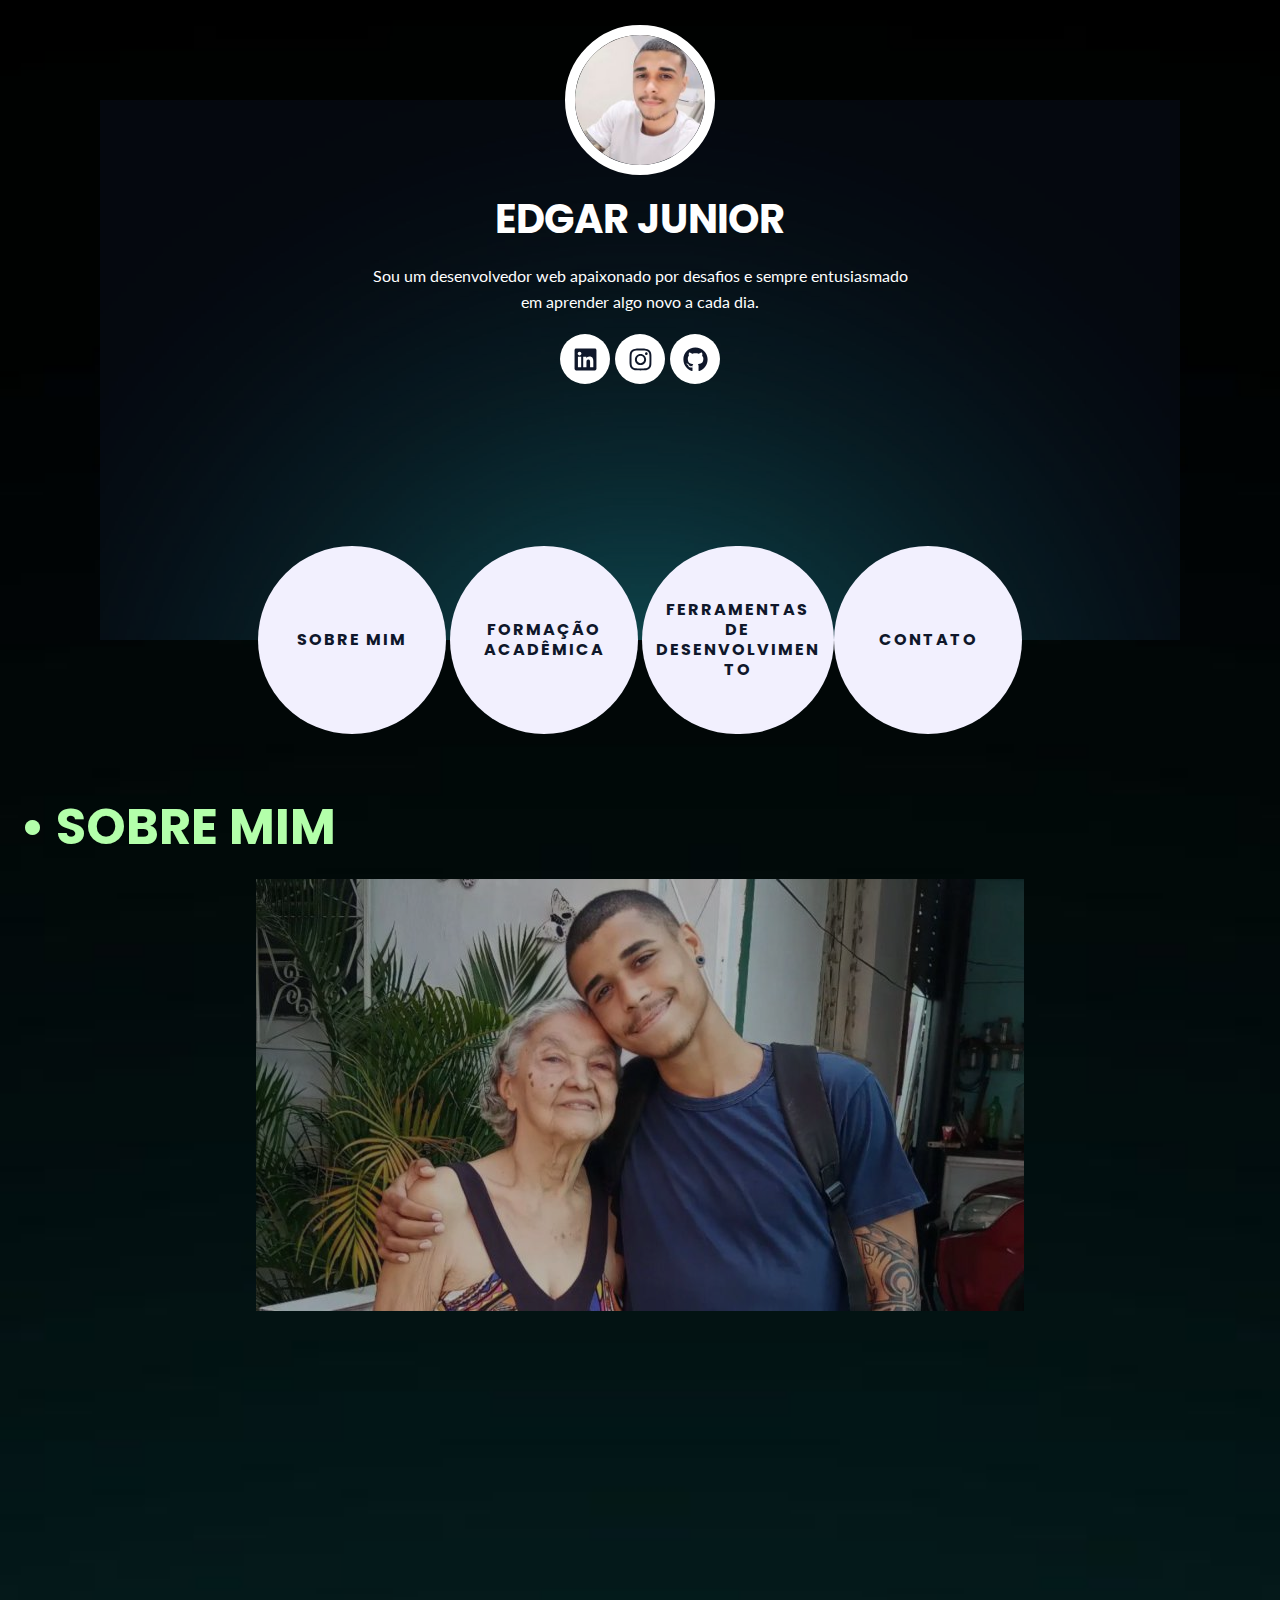
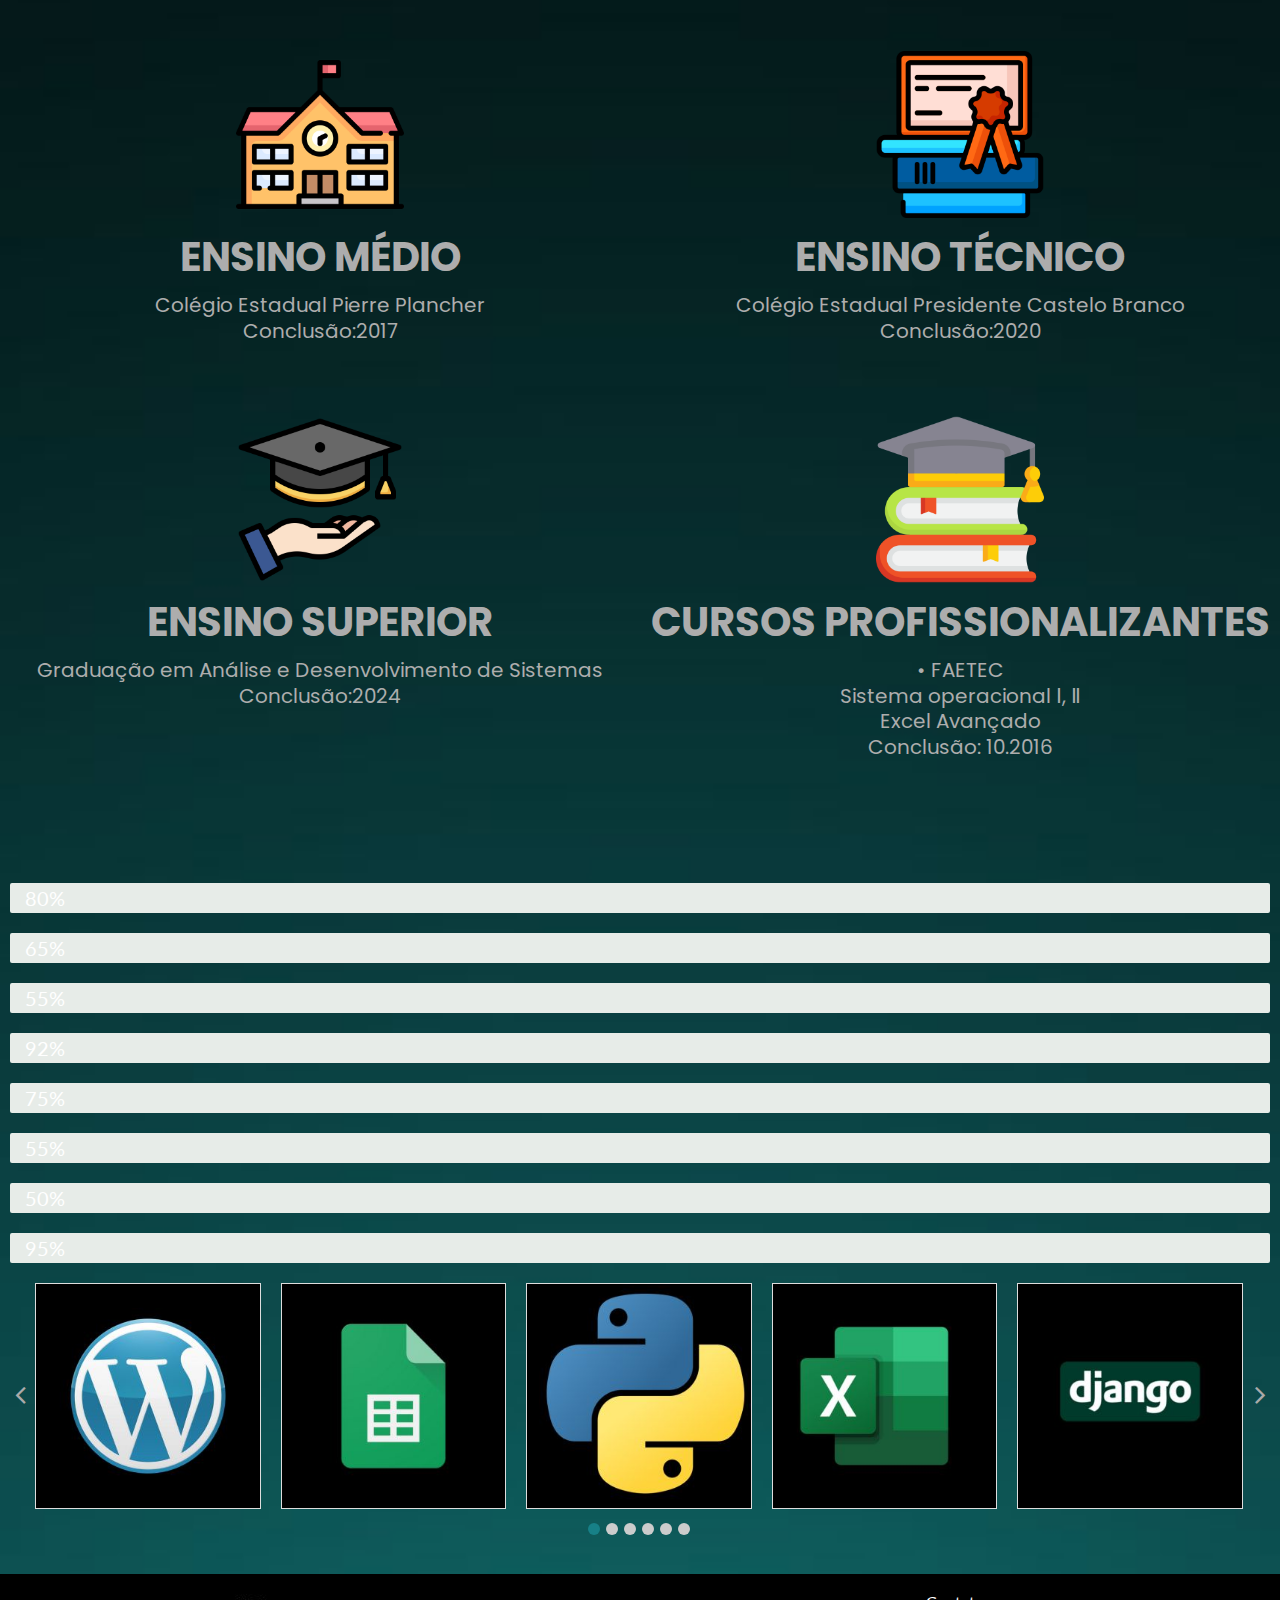
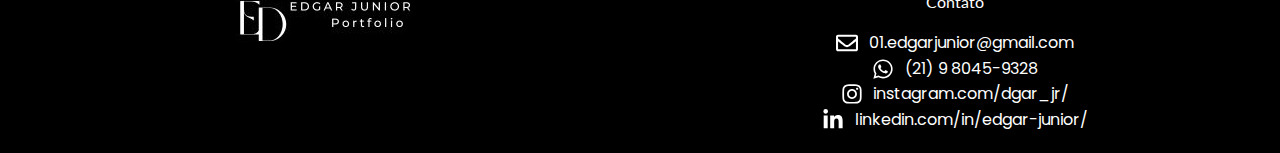
==== commit e3ecc7fe: "atualização" ====
--- a/index.html
+++ b/index.html
@@ -35,7 +35,9 @@
 <link rel="stylesheet" id="elementor-frontend-css" href="./wp-content/plugins/elementor/assets/css/frontend-lite.min.css?ver=3.20.2" media="all">
 <link rel="stylesheet" id="swiper-css" href="./wp-content/plugins/elementor/assets/lib/swiper/v8/css/swiper.min.css?ver=8.4.5" media="all">
 <link rel="stylesheet" id="elementor-post-1015-css" href="./wp-content/uploads/elementor/css/post-1015.css?ver=1711143685" media="all">
-<link rel="stylesheet" id="elementor-post-1016-css" href="./wp-content/uploads/elementor/css/post-1016.css?ver=1711148272" media="all">
+<link rel="stylesheet" id="hfe-widgets-style-css" href="./wp-content/plugins/header-footer-elementor/inc/widgets-css/frontend.css?ver=1.6.26" media="all">
+<link rel="stylesheet" id="elementor-post-1016-css" href="./wp-content/uploads/elementor/css/post-1016.css?ver=1711294708" media="all">
+<link rel="stylesheet" id="elementor-post-997-css" href="./wp-content/uploads/elementor/css/post-997.css?ver=1711288214" media="all">
 <link rel="stylesheet" id="google-fonts-1-css" href="https://fonts.googleapis.com/css?family=Poppins%3A100%2C100italic%2C200%2C200italic%2C300%2C300italic%2C400%2C400italic%2C500%2C500italic%2C600%2C600italic%2C700%2C700italic%2C800%2C800italic%2C900%2C900italic%7CRoboto+Slab%3A100%2C100italic%2C200%2C200italic%2C300%2C300italic%2C400%2C400italic%2C500%2C500italic%2C600%2C600italic%2C700%2C700italic%2C800%2C800italic%2C900%2C900italic%7CRoboto%3A100%2C100italic%2C200%2C200italic%2C300%2C300italic%2C400%2C400italic%2C500%2C500italic%2C600%2C600italic%2C700%2C700italic%2C800%2C800italic%2C900%2C900italic&#038;display=swap&#038;ver=6.4.3" media="all">
 <link rel="preconnect" href="https://fonts.gstatic.com/" crossorigin>
 <!--[if IE]>
@@ -157,7 +159,7 @@
 		</section>
 				<section class="elementor-section elementor-top-section elementor-element elementor-element-efaf39d elementor-section-full_width elementor-section-height-min-height elementor-section-items-stretch elementor-section-height-default" data-id="efaf39d" data-element_type="section">
 						<div class="elementor-container elementor-column-gap-default">
-					<div class="elementor-column elementor-col-33 elementor-top-column elementor-element elementor-element-8ff97d0" data-id="8ff97d0" data-element_type="column" data-settings="{&quot;background_background&quot;:&quot;classic&quot;}">
+					<div class="elementor-column elementor-col-25 elementor-top-column elementor-element elementor-element-8ff97d0" data-id="8ff97d0" data-element_type="column" data-settings="{&quot;background_background&quot;:&quot;classic&quot;}">
 			<div class="elementor-widget-wrap elementor-element-populated">
 						<div class="elementor-element elementor-element-bc6d3af elementor-widget elementor-widget-heading" data-id="bc6d3af" data-element_type="widget" data-widget_type="heading.default">
 				<div class="elementor-widget-container">
@@ -167,15 +169,23 @@
 				</div>
 					</div>
 		</div>
-				<div class="elementor-column elementor-col-33 elementor-top-column elementor-element elementor-element-8fbd503" data-id="8fbd503" data-element_type="column" data-settings="{&quot;background_background&quot;:&quot;classic&quot;}">
+				<div class="elementor-column elementor-col-25 elementor-top-column elementor-element elementor-element-8fbd503" data-id="8fbd503" data-element_type="column" data-settings="{&quot;background_background&quot;:&quot;classic&quot;}">
 			<div class="elementor-widget-wrap elementor-element-populated">
 						<div class="elementor-element elementor-element-d6ec5bb elementor-widget elementor-widget-heading" data-id="d6ec5bb" data-element_type="widget" data-widget_type="heading.default">
 				<div class="elementor-widget-container">
+			<h6 class="elementor-heading-title elementor-size-default"><a href="#formacao">Formação Acadêmica</a></h6>		</div>
+				</div>
+					</div>
+		</div>
+				<div class="elementor-column elementor-col-25 elementor-top-column elementor-element elementor-element-4d2db8c" data-id="4d2db8c" data-element_type="column" data-settings="{&quot;background_background&quot;:&quot;classic&quot;}">
+			<div class="elementor-widget-wrap elementor-element-populated">
+						<div class="elementor-element elementor-element-56983c5 elementor-widget elementor-widget-heading" data-id="56983c5" data-element_type="widget" data-widget_type="heading.default">
+				<div class="elementor-widget-container">
 			<h6 class="elementor-heading-title elementor-size-default"><a href="#ferramenta">Ferramentas de Desenvolvimento</a></h6>		</div>
 				</div>
 					</div>
 		</div>
-				<div class="elementor-column elementor-col-33 elementor-top-column elementor-element elementor-element-9ce4243" data-id="9ce4243" data-element_type="column" data-settings="{&quot;background_background&quot;:&quot;classic&quot;}">
+				<div class="elementor-column elementor-col-25 elementor-top-column elementor-element elementor-element-9ce4243" data-id="9ce4243" data-element_type="column" data-settings="{&quot;background_background&quot;:&quot;classic&quot;}">
 			<div class="elementor-widget-wrap elementor-element-populated">
 						<div class="elementor-element elementor-element-a1805ed elementor-widget elementor-widget-heading" data-id="a1805ed" data-element_type="widget" data-widget_type="heading.default">
 				<div class="elementor-widget-container">
@@ -218,6 +228,63 @@
 					</div>
 				</div>
 					</div>
+				</div>
+					</div>
+				</div>
+		<div class="elementor-element elementor-element-69e22ec e-flex e-con-boxed e-con e-parent" data-id="69e22ec" data-element_type="container" data-core-v316-plus="true">
+					<div class="e-con-inner">
+				<div class="elementor-element elementor-element-0ea0b49 elementor-widget elementor-widget-menu-anchor" data-id="0ea0b49" data-element_type="widget" data-widget_type="menu-anchor.default">
+				<div class="elementor-widget-container">
+					<div id="formacao" class="elementor-menu-anchor"></div>
+				</div>
+				</div>
+				<div class="elementor-element elementor-element-de9b168 elementor-invisible elementor-widget elementor-widget-heading" data-id="de9b168" data-element_type="widget" data-settings="{&quot;_animation&quot;:&quot;fadeInDown&quot;}" data-widget_type="heading.default">
+				<div class="elementor-widget-container">
+			<h2 class="elementor-heading-title elementor-size-default">• Formação Acadêmica</h2>		</div>
+				</div>
+					</div>
+				</div>
+		<div class="elementor-element elementor-element-0b8fbfa e-grid e-con-boxed e-con e-parent" data-id="0b8fbfa" data-element_type="container" data-core-v316-plus="true">
+					<div class="e-con-inner">
+				<div class="elementor-element elementor-element-0cebf87 elementor-position-top elementor-widget elementor-widget-image-box" data-id="0cebf87" data-element_type="widget" data-widget_type="image-box.default">
+				<div class="elementor-widget-container">
+			<div class="elementor-image-box-wrapper">
+<figure class="elementor-image-box-img"><img decoding="async" width="512" height="512" src="./wp-content/uploads/2024/03/escola-1.png" class="attachment-full size-full wp-image-1100" alt="" srcset="./wp-content/uploads/2024/03/escola-1.png 512w, ./wp-content/uploads/2024/03/escola-1-300x300.png 300w, ./wp-content/uploads/2024/03/escola-1-150x150.png 150w" sizes="(max-width: 512px) 100vw, 512px"></figure><div class="elementor-image-box-content">
+<h3 class="elementor-image-box-title">Ensino Médio</h3>
+<p class="elementor-image-box-description">Colégio Estadual Pierre Plancher <br>
+Conclusão:2017</p>
+</div>
+</div>		</div>
+				</div>
+				<div class="elementor-element elementor-element-6d7214b elementor-position-top elementor-widget elementor-widget-image-box" data-id="6d7214b" data-element_type="widget" data-widget_type="image-box.default">
+				<div class="elementor-widget-container">
+			<div class="elementor-image-box-wrapper">
+<figure class="elementor-image-box-img"><img loading="lazy" decoding="async" width="512" height="512" src="./wp-content/uploads/2024/03/tecnico-1.png" class="attachment-full size-full wp-image-1101" alt="" srcset="./wp-content/uploads/2024/03/tecnico-1.png 512w, ./wp-content/uploads/2024/03/tecnico-1-300x300.png 300w, ./wp-content/uploads/2024/03/tecnico-1-150x150.png 150w" sizes="(max-width: 512px) 100vw, 512px"></figure><div class="elementor-image-box-content">
+<h3 class="elementor-image-box-title">Ensino Técnico</h3>
+<p class="elementor-image-box-description">Colégio Estadual Presidente Castelo Branco <br> Conclusão:2020</p>
+</div>
+</div>		</div>
+				</div>
+				<div class="elementor-element elementor-element-cad3d77 elementor-position-top elementor-widget elementor-widget-image-box" data-id="cad3d77" data-element_type="widget" data-widget_type="image-box.default">
+				<div class="elementor-widget-container">
+			<div class="elementor-image-box-wrapper">
+<figure class="elementor-image-box-img"><img loading="lazy" decoding="async" width="512" height="512" src="./wp-content/uploads/2024/03/graduacao.png" class="attachment-full size-full wp-image-1099" alt="" srcset="./wp-content/uploads/2024/03/graduacao.png 512w, ./wp-content/uploads/2024/03/graduacao-300x300.png 300w, ./wp-content/uploads/2024/03/graduacao-150x150.png 150w" sizes="(max-width: 512px) 100vw, 512px"></figure><div class="elementor-image-box-content">
+<h3 class="elementor-image-box-title">Ensino superior</h3>
+<p class="elementor-image-box-description">Graduação em Análise e Desenvolvimento de Sistemas <br> Conclusão:2024</p>
+</div>
+</div>		</div>
+				</div>
+				<div class="elementor-element elementor-element-8286dfb elementor-position-top elementor-widget elementor-widget-image-box" data-id="8286dfb" data-element_type="widget" data-widget_type="image-box.default">
+				<div class="elementor-widget-container">
+			<div class="elementor-image-box-wrapper">
+<figure class="elementor-image-box-img"><img loading="lazy" decoding="async" width="512" height="512" src="./wp-content/uploads/2024/03/cursos.png" class="attachment-full size-full wp-image-1102" alt="" srcset="./wp-content/uploads/2024/03/cursos.png 512w, ./wp-content/uploads/2024/03/cursos-300x300.png 300w, ./wp-content/uploads/2024/03/cursos-150x150.png 150w" sizes="(max-width: 512px) 100vw, 512px"></figure><div class="elementor-image-box-content">
+<h3 class="elementor-image-box-title">Cursos profissionalizantes</h3>
+<p class="elementor-image-box-description">• FAETEC <br>
+Sistema operacional Ⅰ, Ⅱ <br>
+Excel Avançado <br>
+Conclusão: 10.2016</p>
+</div>
+</div>		</div>
 				</div>
 					</div>
 				</div>
@@ -255,6 +322,17 @@
 		</div>
 				</div>
 				</div>
+				<div class="elementor-element elementor-element-f4495a7 elementor-widget elementor-widget-progress" data-id="f4495a7" data-element_type="widget" data-widget_type="progress.default">
+				<div class="elementor-widget-container">
+			
+		<div class="elementor-progress-wrapper" role="progressbar" aria-valuemin="0" aria-valuemax="100" aria-valuenow="55" aria-valuetext="55% (Pandas)">
+			<div class="elementor-progress-bar" data-max="55">
+				<span class="elementor-progress-text">Pandas</span>
+									<span class="elementor-progress-percentage">55%</span>
+							</div>
+		</div>
+				</div>
+				</div>
 				<div class="elementor-element elementor-element-cc157f1 elementor-widget elementor-widget-progress" data-id="cc157f1" data-element_type="widget" data-widget_type="progress.default">
 				<div class="elementor-widget-container">
 			
@@ -310,88 +388,162 @@
 		</div>
 				</div>
 				</div>
-				<div class="elementor-element elementor-element-da4d0b7 elementor-arrows-position-inside elementor-invisible elementor-widget elementor-widget-image-carousel" data-id="da4d0b7" data-element_type="widget" data-settings="{&quot;slides_to_show&quot;:&quot;4&quot;,&quot;slides_to_scroll&quot;:&quot;1&quot;,&quot;navigation&quot;:&quot;arrows&quot;,&quot;autoplay_speed&quot;:900,&quot;speed&quot;:700,&quot;_animation&quot;:&quot;fadeInDown&quot;,&quot;autoplay&quot;:&quot;yes&quot;,&quot;pause_on_hover&quot;:&quot;yes&quot;,&quot;infinite&quot;:&quot;yes&quot;}" data-widget_type="image-carousel.default">
-				<div class="elementor-widget-container">
-			<style>/*! elementor - v3.20.0 - 20-03-2024 */
-.elementor-widget-image-carousel .swiper,.elementor-widget-image-carousel .swiper-container{position:static}.elementor-widget-image-carousel .swiper-container .swiper-slide figure,.elementor-widget-image-carousel .swiper .swiper-slide figure{line-height:inherit}.elementor-widget-image-carousel .swiper-slide{text-align:center}.elementor-image-carousel-wrapper:not(.swiper-container-initialized):not(.swiper-initialized) .swiper-slide{max-width:calc(100% / var(--e-image-carousel-slides-to-show, 3))}</style>		<div class="elementor-image-carousel-wrapper swiper" dir="ltr">
-			<div class="elementor-image-carousel swiper-wrapper swiper-image-stretch" aria-live="off">
-								<div class="swiper-slide" role="group" aria-roledescription="slide" aria-label="1 de 6"><figure class="swiper-slide-inner"><img decoding="async" class="swiper-slide-image" src="./wp-content/uploads/elementor/thumbs/photoshop-qllqmy37hgy2yv8oltvnjt177e5fghsz088npehgag.jpg" alt="photoshop"></figure></div>
-<div class="swiper-slide" role="group" aria-roledescription="slide" aria-label="2 de 6"><figure class="swiper-slide-inner"><img decoding="async" class="swiper-slide-image" src="./wp-content/uploads/elementor/thumbs/portfolio.django-qllqmz11oazdah7bgcaa4asnss0so6wpccw56og248.jpg" alt="portfolio.django"></figure></div>
-<div class="swiper-slide" role="group" aria-roledescription="slide" aria-label="3 de 6"><figure class="swiper-slide-inner"><img decoding="async" class="swiper-slide-image" src="./wp-content/uploads/elementor/thumbs/portfolio.excel_-qllqmzyvv50nm35yauowosk4e5w5vw0fohjmnyeny0.jpg" alt="portfolio.excel"></figure></div>
-<div class="swiper-slide" role="group" aria-roledescription="slide" aria-label="4 de 6"><figure class="swiper-slide-inner"><img decoding="async" class="swiper-slide-image" src="./wp-content/uploads/elementor/thumbs/portfolio.python-qllqn0wq1z1xxp4l5d3j9abkzjrj3l460m7458d9rs.jpg" alt="portfolio.python"></figure></div>
-<div class="swiper-slide" role="group" aria-roledescription="slide" aria-label="5 de 6"><figure class="swiper-slide-inner"><img decoding="async" class="swiper-slide-image" src="./wp-content/uploads/elementor/thumbs/portfolio.sheets-qllqn3q8mh5swj0howbeyrlyrpdmqofd105kl29394.jpg" alt="portfolio.sheets"></figure></div>
-<div class="swiper-slide" role="group" aria-roledescription="slide" aria-label="6 de 6"><figure class="swiper-slide-inner"><img decoding="async" class="swiper-slide-image" src="./wp-content/uploads/elementor/thumbs/portfolio.wp-qllqn4o2tb7384z4jeq1j9dfd38zydj3d4t22c7p2w.jpg" alt="portfolio.wp"></figure></div>			</div>
-												<div class="elementor-swiper-button elementor-swiper-button-prev" role="button" tabindex="0">
-						<svg aria-hidden="true" class="e-font-icon-svg e-eicon-chevron-left" viewbox="0 0 1000 1000" xmlns="http://www.w3.org/2000/svg"><path d="M646 125C629 125 613 133 604 142L308 442C296 454 292 471 292 487 292 504 296 521 308 533L604 854C617 867 629 875 646 875 663 875 679 871 692 858 704 846 713 829 713 812 713 796 708 779 692 767L438 487 692 225C700 217 708 204 708 187 708 171 704 154 692 142 675 129 663 125 646 125Z"></path></svg>					</div>
-					<div class="elementor-swiper-button elementor-swiper-button-next" role="button" tabindex="0">
-						<svg aria-hidden="true" class="e-font-icon-svg e-eicon-chevron-right" viewbox="0 0 1000 1000" xmlns="http://www.w3.org/2000/svg"><path d="M696 533C708 521 713 504 713 487 713 471 708 454 696 446L400 146C388 133 375 125 354 125 338 125 325 129 313 142 300 154 292 171 292 187 292 204 296 221 308 233L563 492 304 771C292 783 288 800 288 817 288 833 296 850 308 863 321 871 338 875 354 875 371 875 388 867 400 854L696 533Z"></path></svg>					</div>
-				
-									</div>
-				</div>
-				</div>
 					</div>
 				</div>
 		<div class="elementor-element elementor-element-8ad6a13 e-flex e-con-boxed e-con e-parent" data-id="8ad6a13" data-element_type="container" data-core-v316-plus="true">
 					<div class="e-con-inner">
+				<div class="elementor-element elementor-element-dde9f5f elementor-widget elementor-widget-sp_wp_carousel_shortcode" data-id="dde9f5f" data-element_type="widget" data-widget_type="sp_wp_carousel_shortcode.default">
+				<div class="elementor-widget-container">
+			 <style id="wp_carousel_dynamic_css1076">#sp-wp-carousel-free-id-1076.sp-wpcp-1076 .wpcp-single-item {border: 1px solid #dddddd;}#sp-wp-carousel-free-id-1076.sp-wpcp-1076 .swiper-button-prev,#sp-wp-carousel-free-id-1076.sp-wpcp-1076 .swiper-button-next,#sp-wp-carousel-free-id-1076.sp-wpcp-1076 .swiper-button-prev:hover,#sp-wp-carousel-free-id-1076.sp-wpcp-1076 .swiper-button-next:hover {background: none;border: none;font-size: 30px;}#sp-wp-carousel-free-id-1076.sp-wpcp-1076 .swiper-button-prev i,#sp-wp-carousel-free-id-1076.sp-wpcp-1076 .swiper-button-next i {color: #aaa;}#sp-wp-carousel-free-id-1076.sp-wpcp-1076 .swiper-button-prev i:hover,#sp-wp-carousel-free-id-1076.sp-wpcp-1076 .swiper-button-next i:hover {color: #178087;}#sp-wp-carousel-free-id-1076.sp-wpcp-1076 .wpcp-swiper-dots .swiper-pagination-bullet {background-color: #cccccc;}#sp-wp-carousel-free-id-1076.sp-wpcp-1076 .wpcp-swiper-dots .swiper-pagination-bullet.swiper-pagination-bullet-active {background-color: #178087;} #sp-wp-carousel-free-id-1076.sp-wpcp-1076.wpcp-image-carousel .wpcp-single-item:hover img, #sp-wp-carousel-free-id-1076.sp-wpcp-1076.wpcp-post-carousel .wpcp-single-item:hover img, #sp-wp-carousel-free-id-1076.sp-wpcp-1076.wpcp-product-carousel .wpcp-single-item:hover img{-webkit-transform: scale(1.2);-moz-transform: scale(1.2);transform: scale(1.2);}#sp-wp-carousel-free-id-1076 .wpcpro-row>[class*="wpcpro-col-"] { padding: 0 10px; padding-bottom: 20px;}@media (min-width: 480px) { .wpcpro-row .wpcpro-col-sm-1 { flex: 0 0 100%; max-width: 100%; } .wpcpro-row .wpcpro-col-sm-2 { flex: 0 0 50%; max-width: 50%; } .wpcpro-row .wpcpro-col-sm-2-5 { flex: 0 0 75%; max-width: 75%; } .wpcpro-row .wpcpro-col-sm-3 { flex: 0 0 33.333%; max-width: 33.333%; } .wpcpro-row .wpcpro-col-sm-4 { flex: 0 0 25%; max-width: 25%; } .wpcpro-row .wpcpro-col-sm-5 { flex: 0 0 20%; max-width: 20%; } .wpcpro-row .wpcpro-col-sm-6 { flex: 0 0 16.66666666666667%; max-width: 16.66666666666667%; } .wpcpro-row .wpcpro-col-sm-7 { flex: 0 0 14.28571428%; max-width: 14.28571428%; } .wpcpro-row .wpcpro-col-sm-8 { flex: 0 0 12.5%; max-width: 12.5%; } } @media (max-width: 480px) { .wpcpro-row .wpcpro-col-xs-1 { flex: 0 0 100%; max-width: 100%; } .wpcpro-row .wpcpro-col-xs-2 { flex: 0 0 50%; max-width: 50%; } .wpcpro-row .wpcpro-col-xs-3 { flex: 0 0 33.222%; max-width: 33.222%; } .wpcpro-row .wpcpro-col-xs-4 { flex: 0 0 25%; max-width: 25%; } .wpcpro-row .wpcpro-col-xs-5 { flex: 0 0 20%; max-width: 20%; } .wpcpro-row .wpcpro-col-xs-6 { flex: 0 0 16.6667%; max-width: 16.6667%; } .wpcpro-row .wpcpro-col-xs-7 { flex: 0 0 14.28571428%; max-width: 14.28571428%; } .wpcpro-row .wpcpro-col-xs-8 { flex: 0 0 12.5%; max-width: 12.5%; } } @media (min-width: 736px) { .wpcpro-row .wpcpro-col-md-1 { flex: 0 0 100%; max-width: 100%; } .wpcpro-row .wpcpro-col-md-2 { flex: 0 0 50%; max-width: 50%; } .wpcpro-row .wpcpro-col-md-2-5 { flex: 0 0 75%; max-width: 75%; } .wpcpro-row .wpcpro-col-md-3 { flex: 0 0 33.333%; max-width: 33.333%; } .wpcpro-row .wpcpro-col-md-4 { flex: 0 0 25%; max-width: 25%; } .wpcpro-row .wpcpro-col-md-5 { flex: 0 0 20%; max-width: 20%; } .wpcpro-row .wpcpro-col-md-6 { flex: 0 0 16.66666666666667%; max-width: 16.66666666666667%; } .wpcpro-row .wpcpro-col-md-7 { flex: 0 0 14.28571428%; max-width: 14.28571428%; } .wpcpro-row .wpcpro-col-md-8 { flex: 0 0 12.5%; max-width: 12.5%; } } @media (min-width: 980px) { .wpcpro-row .wpcpro-col-lg-1 { flex: 0 0 100%; max-width: 100%; } .wpcpro-row .wpcpro-col-lg-2 { flex: 0 0 50%; max-width: 50%; } .wpcpro-row .wpcpro-col-lg-3 { flex: 0 0 33.222%; max-width: 33.222%; } .wpcpro-row .wpcpro-col-lg-4 { flex: 0 0 25%; max-width: 25%; } .wpcpro-row .wpcpro-col-lg-5 { flex: 0 0 20%; max-width: 20%; } .wpcpro-row .wpcpro-col-lg-6 { flex: 0 0 16.6667%; max-width: 16.6667%; } .wpcpro-row .wpcpro-col-lg-7 { flex: 0 0 14.28571428%; max-width: 14.28571428%; } .wpcpro-row .wpcpro-col-lg-8 { flex: 0 0 12.5%; max-width: 12.5%; } } @media (min-width: 1200px) { .wpcpro-row .wpcpro-col-xl-1 { flex: 0 0 100%; max-width: 100%; } .wpcpro-row .wpcpro-col-xl-2 { flex: 0 0 50%; max-width: 50%; } .wpcpro-row .wpcpro-col-xl-3 { flex: 0 0 33.22222222%; max-width: 33.22222222%; } .wpcpro-row .wpcpro-col-xl-4 { flex: 0 0 25%; max-width: 25%; } .wpcpro-row .wpcpro-col-xl-5 { flex: 0 0 20%; max-width: 20%; } .wpcpro-row .wpcpro-col-xl-6 { flex: 0 0 16.66667%; max-width: 16.66667%; } .wpcpro-row .wpcpro-col-xl-7 { flex: 0 0 14.28571428%; max-width: 14.28571428%; } .wpcpro-row .wpcpro-col-xl-8 { flex: 0 0 12.5%; max-width: 12.5%; } }</style>
+<div class="wpcp-carousel-wrapper wpcp-wrapper-1076">
+	<div id="wpcp-preloader-1076" class="wpcp-carousel-preloader"><img decoding="async" src="./wp-content/plugins/wp-carousel-free/public/css/spinner.svg" alt="Preloader Image"></div>	<div class="wpcp-carousel-content-wrapper">
+	<div id="sp-wp-carousel-free-id-1076" class="wpcp-carousel-section sp-wpcp-1076  nav-vertical-center wpcp-image-carousel wpcp-preloader wpcp-standard" data-swiper='{ "accessibility":true, "spaceBetween":20, "arrows":true, "freeMode": false, "autoplay":true, "autoplaySpeed":3000, "dots":true, "infinite":true, "speed":600, "pauseOnHover":true,
+			"slidesToShow":{"lg_desktop":5, "desktop": 4, "laptop": 3, "tablet": 2, "mobile": 1}, "responsive":{"desktop":1200, "laptop": 980, "tablet": 736, "mobile": 480}, "rtl":false, "lazyLoad": "false", "swipe": true, "draggable": true, "swipeToSlide":false }' dir="ltr">
+		<div class="swiper-wrapper">
+		<div class="swiper-slide">
+	<div class="wpcp-single-item">
+			<a class="wcp-light-box" data-buttons='["close"]' data-wpc_url="http://localhost/portfolio/wp-content/uploads/2023/02/portfolio.wp.jpg" href="./wp-content/uploads/2023/02/portfolio.wp.jpg" data-fancybox="wpcp_view">
+		<figure>
+			<img loading="lazy" decoding="async" class="skip-lazy" src="./wp-content/uploads/2023/02/portfolio.wp.jpg" alt="portfolio.wp" width="300" height="300">		</figure>
+	</a>
+		</div>
+</div>
+	<div class="swiper-slide">
+	<div class="wpcp-single-item">
+			<a class="wcp-light-box" data-buttons='["close"]' data-wpc_url="http://localhost/portfolio/wp-content/uploads/2023/02/portfolio.sheets.jpg" href="./wp-content/uploads/2023/02/portfolio.sheets.jpg" data-fancybox="wpcp_view">
+		<figure>
+			<img loading="lazy" decoding="async" class="skip-lazy" src="./wp-content/uploads/2023/02/portfolio.sheets.jpg" alt="portfolio.sheets" width="300" height="300">		</figure>
+	</a>
+		</div>
+</div>
+	<div class="swiper-slide">
+	<div class="wpcp-single-item">
+			<a class="wcp-light-box" data-buttons='["close"]' data-wpc_url="http://localhost/portfolio/wp-content/uploads/2023/02/portfolio.python.jpg" href="./wp-content/uploads/2023/02/portfolio.python.jpg" data-fancybox="wpcp_view">
+		<figure>
+			<img loading="lazy" decoding="async" class="skip-lazy" src="./wp-content/uploads/2023/02/portfolio.python.jpg" alt="portfolio.python" width="300" height="300">		</figure>
+	</a>
+		</div>
+</div>
+	<div class="swiper-slide">
+	<div class="wpcp-single-item">
+			<a class="wcp-light-box" data-buttons='["close"]' data-wpc_url="http://localhost/portfolio/wp-content/uploads/2023/02/portfolio.excel_.jpg" href="./wp-content/uploads/2023/02/portfolio.excel_.jpg" data-fancybox="wpcp_view">
+		<figure>
+			<img loading="lazy" decoding="async" class="skip-lazy" src="./wp-content/uploads/2023/02/portfolio.excel_.jpg" alt="portfolio.excel" width="300" height="300">		</figure>
+	</a>
+		</div>
+</div>
+	<div class="swiper-slide">
+	<div class="wpcp-single-item">
+			<a class="wcp-light-box" data-buttons='["close"]' data-wpc_url="http://localhost/portfolio/wp-content/uploads/2023/02/portfolio.django.jpg" href="./wp-content/uploads/2023/02/portfolio.django.jpg" data-fancybox="wpcp_view">
+		<figure>
+			<img loading="lazy" decoding="async" class="skip-lazy" src="./wp-content/uploads/2023/02/portfolio.django.jpg" alt="portfolio.django" width="300" height="300">		</figure>
+	</a>
+		</div>
+</div>
+	<div class="swiper-slide">
+	<div class="wpcp-single-item">
+			<a class="wcp-light-box" data-buttons='["close"]' data-wpc_url="http://localhost/portfolio/wp-content/uploads/2023/02/photoshop.jpg" href="./wp-content/uploads/2023/02/photoshop.jpg" data-fancybox="wpcp_view">
+		<figure>
+			<img loading="lazy" decoding="async" class="skip-lazy" src="./wp-content/uploads/2023/02/photoshop.jpg" alt="photoshop" width="300" height="300">		</figure>
+	</a>
+		</div>
+</div>
+			</div>
+					<div class="wpcp-swiper-dots swiper-pagination"></div>
+				<!-- If we need navigation buttons -->
+					<div class="wpcp-prev-button swiper-button-prev"><i class="fa fa-angle-left"></i></div>
+			<div class="wpcp-next-button swiper-button-next"><i class="fa fa-angle-right"></i></div>
+			</div>
+	</div>
+</div>
+		</div>
+				</div>
 				<div class="elementor-element elementor-element-7be1a11 elementor-widget elementor-widget-menu-anchor" data-id="7be1a11" data-element_type="widget" data-widget_type="menu-anchor.default">
 				<div class="elementor-widget-container">
 					<div id="contato" class="elementor-menu-anchor"></div>
 				</div>
 				</div>
-				<div class="elementor-element elementor-element-07ff8b9 elementor-icon-list--layout-inline elementor-list-item-link-full_width elementor-widget elementor-widget-icon-list" data-id="07ff8b9" data-element_type="widget" data-widget_type="icon-list.default">
-				<div class="elementor-widget-container">
-			<link rel="stylesheet" href="./wp-content/plugins/elementor/assets/css/widget-icon-list.min.css">		<ul class="elementor-icon-list-items elementor-inline-items">
-							<li class="elementor-icon-list-item elementor-inline-item">
+					</div>
+				</div>
+				</div>
+		
+	
+	
+</div>
+<!-- .entry-content .clear -->
+
+	
+	
+</article><!-- #post-## -->
+
+			</main><!-- #main -->
+			
+		
+	</div>
+<!-- #primary -->
+
+
+	</div> <!-- ast-container -->
+	</div>
+<!-- #content -->
+		<footer itemtype="https://schema.org/WPFooter" itemscope="itemscope" id="colophon" role="contentinfo">
+			<div class="footer-width-fixer">		<div data-elementor-type="wp-post" data-elementor-id="997" class="elementor elementor-997">
+				<div class="elementor-element elementor-element-3d3585c e-flex e-con-boxed e-con e-parent" data-id="3d3585c" data-element_type="container" data-settings="{&quot;background_background&quot;:&quot;classic&quot;}" data-core-v316-plus="true">
+					<div class="e-con-inner">
+		<div class="elementor-element elementor-element-9bf7770 e-con-full e-flex e-con e-child" data-id="9bf7770" data-element_type="container">
+				<div class="elementor-element elementor-element-4115fd1 elementor-widget elementor-widget-image" data-id="4115fd1" data-element_type="widget" data-widget_type="image.default">
+				<div class="elementor-widget-container">
+													<img width="180" height="60" src="./wp-content/uploads/2024/03/footer.jpg" class="attachment-large size-large wp-image-1084" alt="">													</div>
+				</div>
+				</div>
+		<div class="elementor-element elementor-element-d5abbae e-con-full e-flex e-con e-child" data-id="d5abbae" data-element_type="container">
+				<div class="elementor-element elementor-element-a0f8baf elementor-widget elementor-widget-heading" data-id="a0f8baf" data-element_type="widget" data-widget_type="heading.default">
+				<div class="elementor-widget-container">
+			<div class="elementor-heading-title elementor-size-default">Contato</div>		</div>
+				</div>
+				<div class="elementor-element elementor-element-3cbea6e elementor-align-center elementor-icon-list--layout-traditional elementor-list-item-link-full_width elementor-widget elementor-widget-icon-list" data-id="3cbea6e" data-element_type="widget" data-widget_type="icon-list.default">
+				<div class="elementor-widget-container">
+			<link rel="stylesheet" href="./wp-content/plugins/elementor/assets/css/widget-icon-list.min.css">		<ul class="elementor-icon-list-items">
+							<li class="elementor-icon-list-item">
+											<span class="elementor-icon-list-icon">
+							<svg aria-hidden="true" class="e-font-icon-svg e-far-envelope" viewbox="0 0 512 512" xmlns="http://www.w3.org/2000/svg"><path d="M464 64H48C21.49 64 0 85.49 0 112v288c0 26.51 21.49 48 48 48h416c26.51 0 48-21.49 48-48V112c0-26.51-21.49-48-48-48zm0 48v40.805c-22.422 18.259-58.168 46.651-134.587 106.49-16.841 13.247-50.201 45.072-73.413 44.701-23.208.375-56.579-31.459-73.413-44.701C106.18 199.465 70.425 171.067 48 152.805V112h416zM48 400V214.398c22.914 18.251 55.409 43.862 104.938 82.646 21.857 17.205 60.134 55.186 103.062 54.955 42.717.231 80.509-37.199 103.053-54.947 49.528-38.783 82.032-64.401 104.947-82.653V400H48z"></path></svg>						</span>
+										<span class="elementor-icon-list-text">01.edgarjunior@gmail.com</span>
+									</li>
+								<li class="elementor-icon-list-item">
 											<span class="elementor-icon-list-icon">
 							<svg aria-hidden="true" class="e-font-icon-svg e-fab-whatsapp" viewbox="0 0 448 512" xmlns="http://www.w3.org/2000/svg"><path d="M380.9 97.1C339 55.1 283.2 32 223.9 32c-122.4 0-222 99.6-222 222 0 39.1 10.2 77.3 29.6 111L0 480l117.7-30.9c32.4 17.7 68.9 27 106.1 27h.1c122.3 0 224.1-99.6 224.1-222 0-59.3-25.2-115-67.1-157zm-157 341.6c-33.2 0-65.7-8.9-94-25.7l-6.7-4-69.8 18.3L72 359.2l-4.4-7c-18.5-29.4-28.2-63.3-28.2-98.2 0-101.7 82.8-184.5 184.6-184.5 49.3 0 95.6 19.2 130.4 54.1 34.8 34.9 56.2 81.2 56.1 130.5 0 101.8-84.9 184.6-186.6 184.6zm101.2-138.2c-5.5-2.8-32.8-16.2-37.9-18-5.1-1.9-8.8-2.8-12.5 2.8-3.7 5.6-14.3 18-17.6 21.8-3.2 3.7-6.5 4.2-12 1.4-32.6-16.3-54-29.1-75.5-66-5.7-9.8 5.7-9.1 16.3-30.3 1.8-3.7.9-6.9-.5-9.7-1.4-2.8-12.5-30.1-17.1-41.2-4.5-10.8-9.1-9.3-12.5-9.5-3.2-.2-6.9-.2-10.6-.2-3.7 0-9.7 1.4-14.8 6.9-5.1 5.6-19.4 19-19.4 46.3 0 27.3 19.9 53.7 22.6 57.4 2.8 3.7 39.1 59.7 94.8 83.8 35.2 15.2 49 16.5 66.6 13.9 10.7-1.6 32.8-13.4 37.4-26.4 4.6-13 4.6-24.1 3.2-26.4-1.3-2.5-5-3.9-10.5-6.6z"></path></svg>						</span>
 										<span class="elementor-icon-list-text">(21) 9 8045-9328</span>
 									</li>
-								<li class="elementor-icon-list-item elementor-inline-item">
-											<span class="elementor-icon-list-icon">
-							<svg aria-hidden="true" class="e-font-icon-svg e-far-envelope" viewbox="0 0 512 512" xmlns="http://www.w3.org/2000/svg"><path d="M464 64H48C21.49 64 0 85.49 0 112v288c0 26.51 21.49 48 48 48h416c26.51 0 48-21.49 48-48V112c0-26.51-21.49-48-48-48zm0 48v40.805c-22.422 18.259-58.168 46.651-134.587 106.49-16.841 13.247-50.201 45.072-73.413 44.701-23.208.375-56.579-31.459-73.413-44.701C106.18 199.465 70.425 171.067 48 152.805V112h416zM48 400V214.398c22.914 18.251 55.409 43.862 104.938 82.646 21.857 17.205 60.134 55.186 103.062 54.955 42.717.231 80.509-37.199 103.053-54.947 49.528-38.783 82.032-64.401 104.947-82.653V400H48z"></path></svg>						</span>
-										<span class="elementor-icon-list-text">01.edgarjunior@gmail.com</span>
+								<li class="elementor-icon-list-item">
+											<a href="https://www.linkedin.com/in/edgar-junior/">
+
+												<span class="elementor-icon-list-icon">
+							<svg aria-hidden="true" class="e-font-icon-svg e-fab-instagram" viewbox="0 0 448 512" xmlns="http://www.w3.org/2000/svg"><path d="M224.1 141c-63.6 0-114.9 51.3-114.9 114.9s51.3 114.9 114.9 114.9S339 319.5 339 255.9 287.7 141 224.1 141zm0 189.6c-41.1 0-74.7-33.5-74.7-74.7s33.5-74.7 74.7-74.7 74.7 33.5 74.7 74.7-33.6 74.7-74.7 74.7zm146.4-194.3c0 14.9-12 26.8-26.8 26.8-14.9 0-26.8-12-26.8-26.8s12-26.8 26.8-26.8 26.8 12 26.8 26.8zm76.1 27.2c-1.7-35.9-9.9-67.7-36.2-93.9-26.2-26.2-58-34.4-93.9-36.2-37-2.1-147.9-2.1-184.9 0-35.8 1.7-67.6 9.9-93.9 36.1s-34.4 58-36.2 93.9c-2.1 37-2.1 147.9 0 184.9 1.7 35.9 9.9 67.7 36.2 93.9s58 34.4 93.9 36.2c37 2.1 147.9 2.1 184.9 0 35.9-1.7 67.7-9.9 93.9-36.2 26.2-26.2 34.4-58 36.2-93.9 2.1-37 2.1-147.8 0-184.8zM398.8 388c-7.8 19.6-22.9 34.7-42.6 42.6-29.5 11.7-99.5 9-132.1 9s-102.7 2.6-132.1-9c-19.6-7.8-34.7-22.9-42.6-42.6-11.7-29.5-9-99.5-9-132.1s-2.6-102.7 9-132.1c7.8-19.6 22.9-34.7 42.6-42.6 29.5-11.7 99.5-9 132.1-9s102.7-2.6 132.1 9c19.6 7.8 34.7 22.9 42.6 42.6 11.7 29.5 9 99.5 9 132.1s2.7 102.7-9 132.1z"></path></svg>						</span>
+										<span class="elementor-icon-list-text">instagram.com/dgar_jr/</span>
+											</a>
 									</li>
-								<li class="elementor-icon-list-item elementor-inline-item">
-											<span class="elementor-icon-list-icon">
-							<svg aria-hidden="true" class="e-font-icon-svg e-fab-instagram" viewbox="0 0 448 512" xmlns="http://www.w3.org/2000/svg"><path d="M224.1 141c-63.6 0-114.9 51.3-114.9 114.9s51.3 114.9 114.9 114.9S339 319.5 339 255.9 287.7 141 224.1 141zm0 189.6c-41.1 0-74.7-33.5-74.7-74.7s33.5-74.7 74.7-74.7 74.7 33.5 74.7 74.7-33.6 74.7-74.7 74.7zm146.4-194.3c0 14.9-12 26.8-26.8 26.8-14.9 0-26.8-12-26.8-26.8s12-26.8 26.8-26.8 26.8 12 26.8 26.8zm76.1 27.2c-1.7-35.9-9.9-67.7-36.2-93.9-26.2-26.2-58-34.4-93.9-36.2-37-2.1-147.9-2.1-184.9 0-35.8 1.7-67.6 9.9-93.9 36.1s-34.4 58-36.2 93.9c-2.1 37-2.1 147.9 0 184.9 1.7 35.9 9.9 67.7 36.2 93.9s58 34.4 93.9 36.2c37 2.1 147.9 2.1 184.9 0 35.9-1.7 67.7-9.9 93.9-36.2 26.2-26.2 34.4-58 36.2-93.9 2.1-37 2.1-147.8 0-184.8zM398.8 388c-7.8 19.6-22.9 34.7-42.6 42.6-29.5 11.7-99.5 9-132.1 9s-102.7 2.6-132.1-9c-19.6-7.8-34.7-22.9-42.6-42.6-11.7-29.5-9-99.5-9-132.1s-2.6-102.7 9-132.1c7.8-19.6 22.9-34.7 42.6-42.6 29.5-11.7 99.5-9 132.1-9s102.7-2.6 132.1 9c19.6 7.8 34.7 22.9 42.6 42.6 11.7 29.5 9 99.5 9 132.1s2.7 102.7-9 132.1z"></path></svg>						</span>
-										<span class="elementor-icon-list-text">@dgar_jr</span>
-									</li>
-								<li class="elementor-icon-list-item elementor-inline-item">
-											<span class="elementor-icon-list-icon">
-							<svg aria-hidden="true" class="e-font-icon-svg e-fab-linkedin" viewbox="0 0 448 512" xmlns="http://www.w3.org/2000/svg"><path d="M416 32H31.9C14.3 32 0 46.5 0 64.3v383.4C0 465.5 14.3 480 31.9 480H416c17.6 0 32-14.5 32-32.3V64.3c0-17.8-14.4-32.3-32-32.3zM135.4 416H69V202.2h66.5V416zm-33.2-243c-21.3 0-38.5-17.3-38.5-38.5S80.9 96 102.2 96c21.2 0 38.5 17.3 38.5 38.5 0 21.3-17.2 38.5-38.5 38.5zm282.1 243h-66.4V312c0-24.8-.5-56.7-34.5-56.7-34.6 0-39.9 27-39.9 54.9V416h-66.4V202.2h63.7v29.2h.9c8.9-16.8 30.6-34.5 62.9-34.5 67.2 0 79.7 44.3 79.7 101.9V416z"></path></svg>						</span>
+								<li class="elementor-icon-list-item">
+											<a href="https://www.linkedin.com/in/edgar-junior/">
+
+												<span class="elementor-icon-list-icon">
+							<svg aria-hidden="true" class="e-font-icon-svg e-fab-linkedin-in" viewbox="0 0 448 512" xmlns="http://www.w3.org/2000/svg"><path d="M100.28 448H7.4V148.9h92.88zM53.79 108.1C24.09 108.1 0 83.5 0 53.8a53.79 53.79 0 0 1 107.58 0c0 29.7-24.1 54.3-53.79 54.3zM447.9 448h-92.68V302.4c0-34.7-.7-79.2-48.29-79.2-48.29 0-55.69 37.7-55.69 76.7V448h-92.78V148.9h89.08v40.8h1.3c12.4-23.5 42.69-48.3 87.88-48.3 94 0 111.28 61.9 111.28 142.3V448z"></path></svg>						</span>
 										<span class="elementor-icon-list-text">linkedin.com/in/edgar-junior/</span>
+											</a>
 									</li>
 						</ul>
 				</div>
 				</div>
-					</div>
-				</div>
-				</div>
-		
-	
-	
-</div>
-<!-- .entry-content .clear -->
-
-	
-	
-</article><!-- #post-## -->
-
-			</main><!-- #main -->
-			
-		
-	</div>
-<!-- #primary -->
-
-
-	</div> <!-- ast-container -->
-	</div>
-<!-- #content -->
-		<footer itemtype="https://schema.org/WPFooter" itemscope="itemscope" id="colophon" role="contentinfo">
-			<div class="footer-width-fixer"></div>		</footer>
+				</div>
+					</div>
+				</div>
+				</div>
+		</div>		</footer>
 		</div>
 <!-- #page -->
-<link rel="stylesheet" id="hfe-widgets-style-css" href="./wp-content/plugins/header-footer-elementor/inc/widgets-css/frontend.css?ver=1.6.26" media="all">
+<link rel="stylesheet" id="wpcf-swiper-css" href="./wp-content/plugins/wp-carousel-free/public/css/swiper-bundle.min.css?ver=2.6.2" media="all">
+<link rel="stylesheet" id="wp-carousel-free-fontawesome-css" href="./wp-content/plugins/wp-carousel-free/public/css/font-awesome.min.css?ver=2.6.2" media="all">
+<link rel="stylesheet" id="wp-carousel-free-css" href="./wp-content/plugins/wp-carousel-free/public/css/wp-carousel-free-public.min.css?ver=2.6.2" media="all">
+<link rel="stylesheet" id="wpcf-fancybox-popup-css" href="./wp-content/plugins/wp-carousel-free/public/css/jquery.fancybox.min.css?ver=2.6.2" media="all">
 <link rel="stylesheet" id="e-animations-css" href="./wp-content/plugins/elementor/assets/lib/animations/animations.min.css?ver=3.20.2" media="all">
 <script id="astra-theme-js-js-extra">var astra = {"break_point":"921","isRtl":"","is_scroll_to_id":"1","is_scroll_to_top":"","is_header_footer_builder_active":"1"};</script>
 <script src="./wp-content/themes/astra/assets/js/minified/frontend.min.js?ver=4.6.8" id="astra-theme-js-js"></script>
@@ -401,9 +553,14 @@
 <script src="./wp-includes/js/dist/dom-ready.min.js?ver=392bdd43726760d1f3ca" id="wp-dom-ready-js"></script>
 <script id="starter-templates-zip-preview-js-extra">var starter_templates_zip_preview = {"AstColorPaletteVarPrefix":"--ast-global-color-","AstEleColorPaletteVarPrefix":["ast-global-color-0","ast-global-color-1","ast-global-color-2","ast-global-color-3","ast-global-color-4","ast-global-color-5","ast-global-color-6","ast-global-color-7","ast-global-color-8"]};</script>
 <script src="./wp-content/plugins/astra-sites/inc/lib/onboarding/assets/dist/template-preview/main.js?ver=06758d4d807d9d22c6ea" id="starter-templates-zip-preview-js"></script>
-<script src="./wp-content/plugins/elementor/assets/js/webpack.runtime.min.js?ver=3.20.2" id="elementor-webpack-runtime-js"></script>
 <script src="./wp-includes/js/jquery/jquery.min.js?ver=3.7.1" id="jquery-core-js"></script>
 <script src="./wp-includes/js/jquery/jquery-migrate.min.js?ver=3.4.1" id="jquery-migrate-js"></script>
+<script src="./wp-content/plugins/wp-carousel-free/public/js/fancybox.min.js?ver=2.6.2" id="wpcf-fancybox-popup-js"></script>
+<script src="./wp-content/plugins/wp-carousel-free/public/js/fancybox-config.min.js?ver=2.6.2" id="wpcf-fancybox-config-js"></script>
+<script src="./wp-content/plugins/wp-carousel-free/public/js/preloader.min.js?ver=2.6.2" id="wpcp-preloader-js"></script>
+<script src="./wp-content/plugins/wp-carousel-free/public/js/swiper-bundle.min.js?ver=2.6.2" id="wpcf-swiper-js-js"></script>
+<script src="./wp-content/plugins/wp-carousel-free/public/js/wp-carousel-free-public.min.js?ver=2.6.2" id="wpcf-swiper-config-js"></script>
+<script src="./wp-content/plugins/elementor/assets/js/webpack.runtime.min.js?ver=3.20.2" id="elementor-webpack-runtime-js"></script>
 <script src="./wp-content/plugins/elementor/assets/js/frontend-modules.min.js?ver=3.20.2" id="elementor-frontend-modules-js"></script>
 <script src="./wp-content/plugins/elementor/assets/lib/waypoints/waypoints.min.js?ver=4.0.2" id="elementor-waypoints-js"></script>
 <script src="./wp-includes/js/jquery/ui/core.min.js?ver=1.13.2" id="jquery-ui-core-js"></script>
--- a/wp-content/uploads/elementor/css/post-1016.css
+++ b/wp-content/uploads/elementor/css/post-1016.css
@@ -1 +1 @@
-.elementor-1016 .elementor-element.elementor-element-a264deb > .elementor-container{min-height:60vh;}.elementor-1016 .elementor-element.elementor-element-a264deb:not(.elementor-motion-effects-element-type-background), .elementor-1016 .elementor-element.elementor-element-a264deb > .elementor-motion-effects-container > .elementor-motion-effects-layer{background-image:url("./../../2024/03/fundo.portfolio.jpg");background-position:center center;background-repeat:no-repeat;background-size:cover;}.elementor-1016 .elementor-element.elementor-element-a264deb > .elementor-background-overlay{background-color:var( --e-global-color-astglobalcolor2 );opacity:0.35;transition:background 0.3s, border-radius 0.3s, opacity 0.3s;}.elementor-1016 .elementor-element.elementor-element-a264deb{border-style:solid;border-width:0px 100px 0px 100px;border-color:#D6C9AA00;transition:background 0.3s, border 0.3s, border-radius 0.3s, box-shadow 0.3s;margin-top:100px;margin-bottom:0px;}.elementor-1016 .elementor-element.elementor-element-e3413b7{text-align:center;}.elementor-1016 .elementor-element.elementor-element-e3413b7 img{border-style:solid;border-width:10px 10px 10px 10px;border-color:var( --e-global-color-astglobalcolor5 );border-radius:100px 100px 100px 100px;}.elementor-1016 .elementor-element.elementor-element-e3413b7 > .elementor-widget-container{margin:-75px 0px 0px 0px;}.elementor-1016 .elementor-element.elementor-element-4f76343 .elementor-image-box-title{color:var( --e-global-color-astglobalcolor5 );}.elementor-1016 .elementor-element.elementor-element-4f76343 .elementor-image-box-description{color:var( --e-global-color-astglobalcolor5 );}.elementor-1016 .elementor-element.elementor-element-4f76343 > .elementor-widget-container{padding:0% 25% 0% 25%;}.elementor-1016 .elementor-element.elementor-element-1290ebe{--grid-template-columns:repeat(0, auto);--grid-column-gap:5px;--grid-row-gap:0px;}.elementor-1016 .elementor-element.elementor-element-1290ebe .elementor-widget-container{text-align:center;}.elementor-1016 .elementor-element.elementor-element-1290ebe .elementor-social-icon{background-color:var( --e-global-color-astglobalcolor5 );}.elementor-1016 .elementor-element.elementor-element-1290ebe .elementor-social-icon i{color:var( --e-global-color-astglobalcolor2 );}.elementor-1016 .elementor-element.elementor-element-1290ebe .elementor-social-icon svg{fill:var( --e-global-color-astglobalcolor2 );}.elementor-1016 .elementor-element.elementor-element-1290ebe .elementor-icon{border-radius:100px 100px 100px 100px;}.elementor-1016 .elementor-element.elementor-element-1290ebe .elementor-social-icon:hover{background-color:var( --e-global-color-astglobalcolor0 );}.elementor-1016 .elementor-element.elementor-element-1290ebe .elementor-social-icon:hover i{color:var( --e-global-color-astglobalcolor5 );}.elementor-1016 .elementor-element.elementor-element-1290ebe .elementor-social-icon:hover svg{fill:var( --e-global-color-astglobalcolor5 );}.elementor-1016 .elementor-element.elementor-element-efaf39d > .elementor-container{min-height:20vw;}.elementor-1016 .elementor-element.elementor-element-efaf39d{margin-top:-7.5%;margin-bottom:0%;padding:0% 20% 0% 20%;}.elementor-bc-flex-widget .elementor-1016 .elementor-element.elementor-element-8ff97d0.elementor-column .elementor-widget-wrap{align-items:center;}.elementor-1016 .elementor-element.elementor-element-8ff97d0.elementor-column.elementor-element[data-element_type="column"] > .elementor-widget-wrap.elementor-element-populated{align-content:center;align-items:center;}.elementor-1016 .elementor-element.elementor-element-8ff97d0:not(.elementor-motion-effects-element-type-background) > .elementor-widget-wrap, .elementor-1016 .elementor-element.elementor-element-8ff97d0 > .elementor-widget-wrap > .elementor-motion-effects-container > .elementor-motion-effects-layer{background-color:var( --e-global-color-astglobalcolor4 );}.elementor-1016 .elementor-element.elementor-element-8ff97d0:hover > .elementor-element-populated{background-color:#7EEDB8;}.elementor-1016 .elementor-element.elementor-element-8ff97d0 > .elementor-element-populated, .elementor-1016 .elementor-element.elementor-element-8ff97d0 > .elementor-element-populated > .elementor-background-overlay, .elementor-1016 .elementor-element.elementor-element-8ff97d0 > .elementor-background-slideshow{border-radius:1000px 1000px 1000px 1000px;}.elementor-1016 .elementor-element.elementor-element-8ff97d0 > .elementor-element-populated{transition:background 0.3s, border 0.3s, border-radius 0.3s, box-shadow 0.3s;text-align:center;margin:1% 1% 1% 1%;--e-column-margin-right:1%;--e-column-margin-left:1%;}.elementor-1016 .elementor-element.elementor-element-8ff97d0 > .elementor-element-populated > .elementor-background-overlay{transition:background 0.3s, border-radius 0.3s, opacity 0.3s;}.elementor-bc-flex-widget .elementor-1016 .elementor-element.elementor-element-8fbd503.elementor-column .elementor-widget-wrap{align-items:center;}.elementor-1016 .elementor-element.elementor-element-8fbd503.elementor-column.elementor-element[data-element_type="column"] > .elementor-widget-wrap.elementor-element-populated{align-content:center;align-items:center;}.elementor-1016 .elementor-element.elementor-element-8fbd503:not(.elementor-motion-effects-element-type-background) > .elementor-widget-wrap, .elementor-1016 .elementor-element.elementor-element-8fbd503 > .elementor-widget-wrap > .elementor-motion-effects-container > .elementor-motion-effects-layer{background-color:var( --e-global-color-astglobalcolor4 );}.elementor-1016 .elementor-element.elementor-element-8fbd503:hover > .elementor-element-populated{background-color:#7EEDB8;}.elementor-1016 .elementor-element.elementor-element-8fbd503 > .elementor-element-populated, .elementor-1016 .elementor-element.elementor-element-8fbd503 > .elementor-element-populated > .elementor-background-overlay, .elementor-1016 .elementor-element.elementor-element-8fbd503 > .elementor-background-slideshow{border-radius:1000px 1000px 1000px 1000px;}.elementor-1016 .elementor-element.elementor-element-8fbd503 > .elementor-element-populated{transition:background 0.3s, border 0.3s, border-radius 0.3s, box-shadow 0.3s;text-align:center;margin:1% 1% 1% 1%;--e-column-margin-right:1%;--e-column-margin-left:1%;}.elementor-1016 .elementor-element.elementor-element-8fbd503 > .elementor-element-populated > .elementor-background-overlay{transition:background 0.3s, border-radius 0.3s, opacity 0.3s;}.elementor-bc-flex-widget .elementor-1016 .elementor-element.elementor-element-9ce4243.elementor-column .elementor-widget-wrap{align-items:center;}.elementor-1016 .elementor-element.elementor-element-9ce4243.elementor-column.elementor-element[data-element_type="column"] > .elementor-widget-wrap.elementor-element-populated{align-content:center;align-items:center;}.elementor-1016 .elementor-element.elementor-element-9ce4243:not(.elementor-motion-effects-element-type-background) > .elementor-widget-wrap, .elementor-1016 .elementor-element.elementor-element-9ce4243 > .elementor-widget-wrap > .elementor-motion-effects-container > .elementor-motion-effects-layer{background-color:var( --e-global-color-astglobalcolor4 );}.elementor-1016 .elementor-element.elementor-element-9ce4243:hover > .elementor-element-populated{background-color:#7EEDB8;}.elementor-1016 .elementor-element.elementor-element-9ce4243 > .elementor-element-populated, .elementor-1016 .elementor-element.elementor-element-9ce4243 > .elementor-element-populated > .elementor-background-overlay, .elementor-1016 .elementor-element.elementor-element-9ce4243 > .elementor-background-slideshow{border-radius:1000px 1000px 1000px 1000px;}.elementor-1016 .elementor-element.elementor-element-9ce4243 > .elementor-element-populated{transition:background 0.3s, border 0.3s, border-radius 0.3s, box-shadow 0.3s;text-align:center;margin:1% 1% 1% 1%;--e-column-margin-right:1%;--e-column-margin-left:1%;}.elementor-1016 .elementor-element.elementor-element-9ce4243 > .elementor-element-populated > .elementor-background-overlay{transition:background 0.3s, border-radius 0.3s, opacity 0.3s;}.elementor-1016 .elementor-element.elementor-element-499d0d1{--display:flex;--flex-direction:column;--container-widget-width:100%;--container-widget-height:initial;--container-widget-flex-grow:0;--container-widget-align-self:initial;--background-transition:0.3s;}.elementor-1016 .elementor-element.elementor-element-8fc2959{--display:flex;--flex-direction:column;--container-widget-width:100%;--container-widget-height:initial;--container-widget-flex-grow:0;--container-widget-align-self:initial;--background-transition:0.3s;}.elementor-1016 .elementor-element.elementor-element-9dac337{--display:flex;--background-transition:0.3s;}.elementor-1016 .elementor-element.elementor-element-9dac337, .elementor-1016 .elementor-element.elementor-element-9dac337::before{--border-transition:0.3s;}.elementor-1016 .elementor-element.elementor-element-438d29b .elementor-heading-title{color:#B3FFAA;}.elementor-1016 .elementor-element.elementor-element-ca32991{text-align:center;}.elementor-1016 .elementor-element.elementor-element-ca32991 img{opacity:0.71;border-style:none;}.elementor-1016 .elementor-element.elementor-element-39289e1{--display:flex;--background-transition:0.3s;}.elementor-1016 .elementor-element.elementor-element-205c48f{text-align:center;}.elementor-1016 .elementor-element.elementor-element-205c48f .elementor-heading-title{color:#FDFDFD;font-family:"Roboto", Sans-serif;font-weight:300;letter-spacing:0.2px;}.elementor-1016 .elementor-element.elementor-element-a86bcc0{--display:flex;--flex-direction:column;--container-widget-width:100%;--container-widget-height:initial;--container-widget-flex-grow:0;--container-widget-align-self:initial;--background-transition:0.3s;}.elementor-1016 .elementor-element.elementor-element-cb59ba5 .elementor-heading-title{color:#B3FFAA;}.elementor-1016 .elementor-element.elementor-element-55ff8d3 .elementor-progress-wrapper .elementor-progress-bar{background-color:#000000;}.elementor-1016 .elementor-element.elementor-element-55ff8d3 .elementor-progress-wrapper{background-color:#E7ECE8;}.elementor-1016 .elementor-element.elementor-element-55ff8d3 .elementor-progress-bar{font-size:20px;}.elementor-1016 .elementor-element.elementor-element-55ff8d3 .elementor-title{color:#FFFFFF;}.elementor-1016 .elementor-element.elementor-element-213d097 .elementor-progress-wrapper .elementor-progress-bar{background-color:#000000;}.elementor-1016 .elementor-element.elementor-element-213d097 .elementor-progress-wrapper{background-color:#E7ECE8;}.elementor-1016 .elementor-element.elementor-element-213d097 .elementor-progress-bar{font-size:20px;}.elementor-1016 .elementor-element.elementor-element-213d097 .elementor-title{color:#FFFFFF;}.elementor-1016 .elementor-element.elementor-element-cc157f1 .elementor-progress-wrapper .elementor-progress-bar{background-color:#000000;}.elementor-1016 .elementor-element.elementor-element-cc157f1 .elementor-progress-wrapper{background-color:#E7ECE8;}.elementor-1016 .elementor-element.elementor-element-cc157f1 .elementor-progress-bar{font-size:20px;}.elementor-1016 .elementor-element.elementor-element-cc157f1 .elementor-title{color:#FFFFFF;}.elementor-1016 .elementor-element.elementor-element-b4000f0 .elementor-progress-wrapper .elementor-progress-bar{background-color:#000000;}.elementor-1016 .elementor-element.elementor-element-b4000f0 .elementor-progress-wrapper{background-color:#E7ECE8;}.elementor-1016 .elementor-element.elementor-element-b4000f0 .elementor-progress-bar{font-size:20px;}.elementor-1016 .elementor-element.elementor-element-b4000f0 .elementor-title{color:#FFFFFF;}.elementor-1016 .elementor-element.elementor-element-f0d4828 .elementor-progress-wrapper .elementor-progress-bar{background-color:#000000;}.elementor-1016 .elementor-element.elementor-element-f0d4828 .elementor-progress-wrapper{background-color:#E7ECE8;}.elementor-1016 .elementor-element.elementor-element-f0d4828 .elementor-progress-bar{font-size:20px;}.elementor-1016 .elementor-element.elementor-element-f0d4828 .elementor-title{color:#FFFFFF;}.elementor-1016 .elementor-element.elementor-element-4b17c61 .elementor-progress-wrapper .elementor-progress-bar{background-color:#000000;}.elementor-1016 .elementor-element.elementor-element-4b17c61 .elementor-progress-wrapper{background-color:#E7ECE8;}.elementor-1016 .elementor-element.elementor-element-4b17c61 .elementor-progress-bar{font-size:20px;}.elementor-1016 .elementor-element.elementor-element-4b17c61 .elementor-title{color:#FFFFFF;}.elementor-1016 .elementor-element.elementor-element-928e339 .elementor-progress-wrapper .elementor-progress-bar{background-color:#000000;}.elementor-1016 .elementor-element.elementor-element-928e339 .elementor-progress-wrapper{background-color:#E7ECE8;}.elementor-1016 .elementor-element.elementor-element-928e339 .elementor-progress-bar{font-size:20px;}.elementor-1016 .elementor-element.elementor-element-928e339 .elementor-title{color:#FFFFFF;}.elementor-1016 .elementor-element.elementor-element-da4d0b7{--e-image-carousel-slides-to-show:4;}.elementor-1016 .elementor-element.elementor-element-da4d0b7 > .elementor-widget-container{margin:0px 0px 0px 0px;padding:0px 0px 0px 0px;}.elementor-1016 .elementor-element.elementor-element-8ad6a13{--display:flex;--flex-direction:column;--container-widget-width:100%;--container-widget-height:initial;--container-widget-flex-grow:0;--container-widget-align-self:initial;--background-transition:0.3s;}.elementor-1016 .elementor-element.elementor-element-07ff8b9 .elementor-icon-list-items:not(.elementor-inline-items) .elementor-icon-list-item:not(:last-child){padding-bottom:calc(38px/2);}.elementor-1016 .elementor-element.elementor-element-07ff8b9 .elementor-icon-list-items:not(.elementor-inline-items) .elementor-icon-list-item:not(:first-child){margin-top:calc(38px/2);}.elementor-1016 .elementor-element.elementor-element-07ff8b9 .elementor-icon-list-items.elementor-inline-items .elementor-icon-list-item{margin-right:calc(38px/2);margin-left:calc(38px/2);}.elementor-1016 .elementor-element.elementor-element-07ff8b9 .elementor-icon-list-items.elementor-inline-items{margin-right:calc(-38px/2);margin-left:calc(-38px/2);}body.rtl .elementor-1016 .elementor-element.elementor-element-07ff8b9 .elementor-icon-list-items.elementor-inline-items .elementor-icon-list-item:after{left:calc(-38px/2);}body:not(.rtl) .elementor-1016 .elementor-element.elementor-element-07ff8b9 .elementor-icon-list-items.elementor-inline-items .elementor-icon-list-item:after{right:calc(-38px/2);}.elementor-1016 .elementor-element.elementor-element-07ff8b9 .elementor-icon-list-icon i{color:#FFFFFF;transition:color 0.3s;}.elementor-1016 .elementor-element.elementor-element-07ff8b9 .elementor-icon-list-icon svg{fill:#FFFFFF;transition:fill 0.3s;}.elementor-1016 .elementor-element.elementor-element-07ff8b9{--e-icon-list-icon-size:24px;--icon-vertical-offset:0px;}.elementor-1016 .elementor-element.elementor-element-07ff8b9 .elementor-icon-list-item > .elementor-icon-list-text, .elementor-1016 .elementor-element.elementor-element-07ff8b9 .elementor-icon-list-item > a{font-family:"Arial", Sans-serif;font-size:20px;}.elementor-1016 .elementor-element.elementor-element-07ff8b9 .elementor-icon-list-text{color:#FFFEFE;transition:color 0.3s;}@media(max-width:1024px) and (min-width:768px){.elementor-1016 .elementor-element.elementor-element-8ff97d0{width:50%;}.elementor-1016 .elementor-element.elementor-element-8fbd503{width:50%;}.elementor-1016 .elementor-element.elementor-element-9ce4243{width:50%;}}@media(max-width:1024px){.elementor-1016 .elementor-element.elementor-element-a264deb > .elementor-container{min-height:50vh;}.elementor-1016 .elementor-element.elementor-element-a264deb:not(.elementor-motion-effects-element-type-background), .elementor-1016 .elementor-element.elementor-element-a264deb > .elementor-motion-effects-container > .elementor-motion-effects-layer{background-image:url("./../../2024/03/fundo.portfolio.jpg");}.elementor-1016 .elementor-element.elementor-element-a264deb{border-width:0px 75px 0px 75px;margin-top:75px;margin-bottom:0px;}.elementor-1016 .elementor-element.elementor-element-aa8ed5c > .elementor-element-populated{padding:0% 0% 30% 0%;}.elementor-1016 .elementor-element.elementor-element-e3413b7 img{width:130px;}.elementor-1016 .elementor-element.elementor-element-e3413b7 > .elementor-widget-container{margin:-65px 0px 0px 0px;}.elementor-1016 .elementor-element.elementor-element-4f76343 .elementor-image-box-title{margin-bottom:5px;}.elementor-1016 .elementor-element.elementor-element-4f76343 > .elementor-widget-container{padding:3% 10% 3% 10%;}.elementor-1016 .elementor-element.elementor-element-efaf39d > .elementor-container{min-height:42vh;}.elementor-1016 .elementor-element.elementor-element-efaf39d{margin-top:-15%;margin-bottom:0%;padding:0% 17% 0% 17%;}}@media(max-width:767px){.elementor-1016 .elementor-element.elementor-element-a264deb > .elementor-container{min-height:46vh;}.elementor-1016 .elementor-element.elementor-element-a264deb:not(.elementor-motion-effects-element-type-background), .elementor-1016 .elementor-element.elementor-element-a264deb > .elementor-motion-effects-container > .elementor-motion-effects-layer{background-image:url("./../../2024/03/fundo.portfolio.jpg");}.elementor-1016 .elementor-element.elementor-element-a264deb{border-width:0px 25px 0px 25px;margin-top:65px;margin-bottom:0px;}.elementor-1016 .elementor-element.elementor-element-e3413b7 img{width:100px;}.elementor-1016 .elementor-element.elementor-element-e3413b7 > .elementor-widget-container{margin:-50px 0px 0px 0px;}.elementor-1016 .elementor-element.elementor-element-4f76343 .elementor-image-box-title{margin-bottom:5px;}.elementor-1016 .elementor-element.elementor-element-4f76343 > .elementor-widget-container{padding:0% 5% 1% 5%;}.elementor-1016 .elementor-element.elementor-element-efaf39d > .elementor-container{min-height:35vh;}.elementor-1016 .elementor-element.elementor-element-efaf39d{margin-top:-9.5%;margin-bottom:0%;padding:0% 11% 0% 11%;}.elementor-1016 .elementor-element.elementor-element-8ff97d0 > .elementor-element-populated{margin:2% 2% 2% 2%;--e-column-margin-right:2%;--e-column-margin-left:2%;}.elementor-1016 .elementor-element.elementor-element-8fbd503 > .elementor-element-populated{margin:2% 2% 2% 2%;--e-column-margin-right:2%;--e-column-margin-left:2%;}.elementor-1016 .elementor-element.elementor-element-9ce4243 > .elementor-element-populated{margin:2% 2% 2% 2%;--e-column-margin-right:2%;--e-column-margin-left:2%;}.elementor-1016 .elementor-element.elementor-element-07ff8b9 .elementor-icon-list-items:not(.elementor-inline-items) .elementor-icon-list-item:not(:last-child){padding-bottom:calc(50px/2);}.elementor-1016 .elementor-element.elementor-element-07ff8b9 .elementor-icon-list-items:not(.elementor-inline-items) .elementor-icon-list-item:not(:first-child){margin-top:calc(50px/2);}.elementor-1016 .elementor-element.elementor-element-07ff8b9 .elementor-icon-list-items.elementor-inline-items .elementor-icon-list-item{margin-right:calc(50px/2);margin-left:calc(50px/2);}.elementor-1016 .elementor-element.elementor-element-07ff8b9 .elementor-icon-list-items.elementor-inline-items{margin-right:calc(-50px/2);margin-left:calc(-50px/2);}body.rtl .elementor-1016 .elementor-element.elementor-element-07ff8b9 .elementor-icon-list-items.elementor-inline-items .elementor-icon-list-item:after{left:calc(-50px/2);}body:not(.rtl) .elementor-1016 .elementor-element.elementor-element-07ff8b9 .elementor-icon-list-items.elementor-inline-items .elementor-icon-list-item:after{right:calc(-50px/2);}}@media(min-width:1025px){.elementor-1016 .elementor-element.elementor-element-a264deb:not(.elementor-motion-effects-element-type-background), .elementor-1016 .elementor-element.elementor-element-a264deb > .elementor-motion-effects-container > .elementor-motion-effects-layer{background-attachment:scroll;}}+.elementor-1016 .elementor-element.elementor-element-a264deb > .elementor-container{min-height:60vh;}.elementor-1016 .elementor-element.elementor-element-a264deb:not(.elementor-motion-effects-element-type-background), .elementor-1016 .elementor-element.elementor-element-a264deb > .elementor-motion-effects-container > .elementor-motion-effects-layer{background-image:url("./../../2024/03/fundo.portfolio.jpg");background-position:center center;background-repeat:no-repeat;background-size:cover;}.elementor-1016 .elementor-element.elementor-element-a264deb > .elementor-background-overlay{background-color:var( --e-global-color-astglobalcolor2 );opacity:0.35;transition:background 0.3s, border-radius 0.3s, opacity 0.3s;}.elementor-1016 .elementor-element.elementor-element-a264deb{border-style:solid;border-width:0px 100px 0px 100px;border-color:#D6C9AA00;transition:background 0.3s, border 0.3s, border-radius 0.3s, box-shadow 0.3s;margin-top:100px;margin-bottom:0px;}.elementor-1016 .elementor-element.elementor-element-e3413b7{text-align:center;}.elementor-1016 .elementor-element.elementor-element-e3413b7 img{border-style:solid;border-width:10px 10px 10px 10px;border-color:var( --e-global-color-astglobalcolor5 );border-radius:100px 100px 100px 100px;}.elementor-1016 .elementor-element.elementor-element-e3413b7 > .elementor-widget-container{margin:-75px 0px 0px 0px;}.elementor-1016 .elementor-element.elementor-element-4f76343 .elementor-image-box-title{color:var( --e-global-color-astglobalcolor5 );}.elementor-1016 .elementor-element.elementor-element-4f76343 .elementor-image-box-description{color:var( --e-global-color-astglobalcolor5 );}.elementor-1016 .elementor-element.elementor-element-4f76343 > .elementor-widget-container{padding:0% 25% 0% 25%;}.elementor-1016 .elementor-element.elementor-element-1290ebe{--grid-template-columns:repeat(0, auto);--grid-column-gap:5px;--grid-row-gap:0px;}.elementor-1016 .elementor-element.elementor-element-1290ebe .elementor-widget-container{text-align:center;}.elementor-1016 .elementor-element.elementor-element-1290ebe .elementor-social-icon{background-color:var( --e-global-color-astglobalcolor5 );}.elementor-1016 .elementor-element.elementor-element-1290ebe .elementor-social-icon i{color:var( --e-global-color-astglobalcolor2 );}.elementor-1016 .elementor-element.elementor-element-1290ebe .elementor-social-icon svg{fill:var( --e-global-color-astglobalcolor2 );}.elementor-1016 .elementor-element.elementor-element-1290ebe .elementor-icon{border-radius:100px 100px 100px 100px;}.elementor-1016 .elementor-element.elementor-element-1290ebe .elementor-social-icon:hover{background-color:var( --e-global-color-astglobalcolor0 );}.elementor-1016 .elementor-element.elementor-element-1290ebe .elementor-social-icon:hover i{color:var( --e-global-color-astglobalcolor5 );}.elementor-1016 .elementor-element.elementor-element-1290ebe .elementor-social-icon:hover svg{fill:var( --e-global-color-astglobalcolor5 );}.elementor-1016 .elementor-element.elementor-element-efaf39d > .elementor-container{min-height:15vw;}.elementor-1016 .elementor-element.elementor-element-efaf39d{margin-top:-7.5%;margin-bottom:0%;padding:0% 20% 0% 20%;}.elementor-bc-flex-widget .elementor-1016 .elementor-element.elementor-element-8ff97d0.elementor-column .elementor-widget-wrap{align-items:center;}.elementor-1016 .elementor-element.elementor-element-8ff97d0.elementor-column.elementor-element[data-element_type="column"] > .elementor-widget-wrap.elementor-element-populated{align-content:center;align-items:center;}.elementor-1016 .elementor-element.elementor-element-8ff97d0:not(.elementor-motion-effects-element-type-background) > .elementor-widget-wrap, .elementor-1016 .elementor-element.elementor-element-8ff97d0 > .elementor-widget-wrap > .elementor-motion-effects-container > .elementor-motion-effects-layer{background-color:var( --e-global-color-astglobalcolor4 );}.elementor-1016 .elementor-element.elementor-element-8ff97d0:hover > .elementor-element-populated{background-color:#7EEDB8;}.elementor-1016 .elementor-element.elementor-element-8ff97d0 > .elementor-element-populated, .elementor-1016 .elementor-element.elementor-element-8ff97d0 > .elementor-element-populated > .elementor-background-overlay, .elementor-1016 .elementor-element.elementor-element-8ff97d0 > .elementor-background-slideshow{border-radius:1000px 1000px 1000px 1000px;}.elementor-1016 .elementor-element.elementor-element-8ff97d0 > .elementor-element-populated{transition:background 0.3s, border 0.3s, border-radius 0.3s, box-shadow 0.3s;text-align:center;margin:1% 1% 1% 1%;--e-column-margin-right:1%;--e-column-margin-left:1%;}.elementor-1016 .elementor-element.elementor-element-8ff97d0 > .elementor-element-populated > .elementor-background-overlay{transition:background 0.3s, border-radius 0.3s, opacity 0.3s;}.elementor-bc-flex-widget .elementor-1016 .elementor-element.elementor-element-8fbd503.elementor-column .elementor-widget-wrap{align-items:center;}.elementor-1016 .elementor-element.elementor-element-8fbd503.elementor-column.elementor-element[data-element_type="column"] > .elementor-widget-wrap.elementor-element-populated{align-content:center;align-items:center;}.elementor-1016 .elementor-element.elementor-element-8fbd503:not(.elementor-motion-effects-element-type-background) > .elementor-widget-wrap, .elementor-1016 .elementor-element.elementor-element-8fbd503 > .elementor-widget-wrap > .elementor-motion-effects-container > .elementor-motion-effects-layer{background-color:var( --e-global-color-astglobalcolor4 );}.elementor-1016 .elementor-element.elementor-element-8fbd503:hover > .elementor-element-populated{background-color:#7EEDB8;}.elementor-1016 .elementor-element.elementor-element-8fbd503 > .elementor-element-populated, .elementor-1016 .elementor-element.elementor-element-8fbd503 > .elementor-element-populated > .elementor-background-overlay, .elementor-1016 .elementor-element.elementor-element-8fbd503 > .elementor-background-slideshow{border-radius:1000px 1000px 1000px 1000px;}.elementor-1016 .elementor-element.elementor-element-8fbd503 > .elementor-element-populated{transition:background 0.3s, border 0.3s, border-radius 0.3s, box-shadow 0.3s;text-align:center;margin:1% 1% 1% 1%;--e-column-margin-right:1%;--e-column-margin-left:1%;}.elementor-1016 .elementor-element.elementor-element-8fbd503 > .elementor-element-populated > .elementor-background-overlay{transition:background 0.3s, border-radius 0.3s, opacity 0.3s;}.elementor-bc-flex-widget .elementor-1016 .elementor-element.elementor-element-4d2db8c.elementor-column .elementor-widget-wrap{align-items:center;}.elementor-1016 .elementor-element.elementor-element-4d2db8c.elementor-column.elementor-element[data-element_type="column"] > .elementor-widget-wrap.elementor-element-populated{align-content:center;align-items:center;}.elementor-1016 .elementor-element.elementor-element-4d2db8c:not(.elementor-motion-effects-element-type-background) > .elementor-widget-wrap, .elementor-1016 .elementor-element.elementor-element-4d2db8c > .elementor-widget-wrap > .elementor-motion-effects-container > .elementor-motion-effects-layer{background-color:var( --e-global-color-astglobalcolor4 );}.elementor-1016 .elementor-element.elementor-element-4d2db8c:hover > .elementor-element-populated{background-color:#7EEDB8;}.elementor-1016 .elementor-element.elementor-element-4d2db8c > .elementor-element-populated, .elementor-1016 .elementor-element.elementor-element-4d2db8c > .elementor-element-populated > .elementor-background-overlay, .elementor-1016 .elementor-element.elementor-element-4d2db8c > .elementor-background-slideshow{border-radius:1000px 1000px 1000px 1000px;}.elementor-1016 .elementor-element.elementor-element-4d2db8c > .elementor-element-populated{transition:background 0.3s, border 0.3s, border-radius 0.3s, box-shadow 0.3s;text-align:center;margin:1% 1% 1% 1%;--e-column-margin-right:1%;--e-column-margin-left:1%;}.elementor-1016 .elementor-element.elementor-element-4d2db8c > .elementor-element-populated > .elementor-background-overlay{transition:background 0.3s, border-radius 0.3s, opacity 0.3s;}.elementor-bc-flex-widget .elementor-1016 .elementor-element.elementor-element-9ce4243.elementor-column .elementor-widget-wrap{align-items:center;}.elementor-1016 .elementor-element.elementor-element-9ce4243.elementor-column.elementor-element[data-element_type="column"] > .elementor-widget-wrap.elementor-element-populated{align-content:center;align-items:center;}.elementor-1016 .elementor-element.elementor-element-9ce4243:not(.elementor-motion-effects-element-type-background) > .elementor-widget-wrap, .elementor-1016 .elementor-element.elementor-element-9ce4243 > .elementor-widget-wrap > .elementor-motion-effects-container > .elementor-motion-effects-layer{background-color:var( --e-global-color-astglobalcolor4 );}.elementor-1016 .elementor-element.elementor-element-9ce4243:hover > .elementor-element-populated{background-color:#7EEDB8;}.elementor-1016 .elementor-element.elementor-element-9ce4243 > .elementor-element-populated, .elementor-1016 .elementor-element.elementor-element-9ce4243 > .elementor-element-populated > .elementor-background-overlay, .elementor-1016 .elementor-element.elementor-element-9ce4243 > .elementor-background-slideshow{border-radius:1000px 1000px 1000px 1000px;}.elementor-1016 .elementor-element.elementor-element-9ce4243 > .elementor-element-populated{transition:background 0.3s, border 0.3s, border-radius 0.3s, box-shadow 0.3s;text-align:center;margin:1% 1% 1% 1%;--e-column-margin-right:1%;--e-column-margin-left:1%;}.elementor-1016 .elementor-element.elementor-element-9ce4243 > .elementor-element-populated > .elementor-background-overlay{transition:background 0.3s, border-radius 0.3s, opacity 0.3s;}.elementor-1016 .elementor-element.elementor-element-499d0d1{--display:flex;--flex-direction:column;--container-widget-width:100%;--container-widget-height:initial;--container-widget-flex-grow:0;--container-widget-align-self:initial;--background-transition:0.3s;}.elementor-1016 .elementor-element.elementor-element-8fc2959{--display:flex;--flex-direction:column;--container-widget-width:100%;--container-widget-height:initial;--container-widget-flex-grow:0;--container-widget-align-self:initial;--background-transition:0.3s;}.elementor-1016 .elementor-element.elementor-element-9dac337{--display:flex;--background-transition:0.3s;}.elementor-1016 .elementor-element.elementor-element-9dac337, .elementor-1016 .elementor-element.elementor-element-9dac337::before{--border-transition:0.3s;}.elementor-1016 .elementor-element.elementor-element-438d29b .elementor-heading-title{color:#B3FFAA;}.elementor-1016 .elementor-element.elementor-element-ca32991{text-align:center;}.elementor-1016 .elementor-element.elementor-element-ca32991 img{opacity:0.71;border-style:none;}.elementor-1016 .elementor-element.elementor-element-39289e1{--display:flex;--background-transition:0.3s;}.elementor-1016 .elementor-element.elementor-element-205c48f{text-align:center;}.elementor-1016 .elementor-element.elementor-element-205c48f .elementor-heading-title{color:#FDFDFD;font-family:"Roboto", Sans-serif;font-weight:300;letter-spacing:0.2px;}.elementor-1016 .elementor-element.elementor-element-69e22ec{--display:flex;--flex-direction:column;--container-widget-width:100%;--container-widget-height:initial;--container-widget-flex-grow:0;--container-widget-align-self:initial;--background-transition:0.3s;}.elementor-1016 .elementor-element.elementor-element-de9b168 .elementor-heading-title{color:#B3FFAA;}.elementor-1016 .elementor-element.elementor-element-0b8fbfa{--display:grid;--e-con-grid-template-columns:repeat(2, 1fr);--e-con-grid-template-rows:repeat(2, 1fr);--grid-auto-flow:row;--background-transition:0.3s;}.elementor-1016 .elementor-element.elementor-element-0cebf87.elementor-position-right .elementor-image-box-img{margin-left:15px;}.elementor-1016 .elementor-element.elementor-element-0cebf87.elementor-position-left .elementor-image-box-img{margin-right:15px;}.elementor-1016 .elementor-element.elementor-element-0cebf87.elementor-position-top .elementor-image-box-img{margin-bottom:15px;}.elementor-1016 .elementor-element.elementor-element-0cebf87 .elementor-image-box-title{margin-bottom:12px;color:#ADADAD;}.elementor-1016 .elementor-element.elementor-element-0cebf87 .elementor-image-box-wrapper .elementor-image-box-img{width:27%;}.elementor-1016 .elementor-element.elementor-element-0cebf87 .elementor-image-box-img img{border-radius:0px;opacity:1;transition-duration:0.3s;}.elementor-1016 .elementor-element.elementor-element-0cebf87 .elementor-image-box-description{color:#ADADAD;font-family:"Poppins", Sans-serif;font-size:20px;}.elementor-1016 .elementor-element.elementor-element-6d7214b.elementor-position-right .elementor-image-box-img{margin-left:15px;}.elementor-1016 .elementor-element.elementor-element-6d7214b.elementor-position-left .elementor-image-box-img{margin-right:15px;}.elementor-1016 .elementor-element.elementor-element-6d7214b.elementor-position-top .elementor-image-box-img{margin-bottom:15px;}.elementor-1016 .elementor-element.elementor-element-6d7214b .elementor-image-box-title{margin-bottom:12px;color:#ADADAD;}.elementor-1016 .elementor-element.elementor-element-6d7214b .elementor-image-box-wrapper .elementor-image-box-img{width:27%;}.elementor-1016 .elementor-element.elementor-element-6d7214b .elementor-image-box-img img{border-radius:0px;opacity:1;transition-duration:0.3s;}.elementor-1016 .elementor-element.elementor-element-6d7214b .elementor-image-box-description{color:#ADADAD;font-family:"Poppins", Sans-serif;font-size:20px;}.elementor-1016 .elementor-element.elementor-element-cad3d77.elementor-position-right .elementor-image-box-img{margin-left:15px;}.elementor-1016 .elementor-element.elementor-element-cad3d77.elementor-position-left .elementor-image-box-img{margin-right:15px;}.elementor-1016 .elementor-element.elementor-element-cad3d77.elementor-position-top .elementor-image-box-img{margin-bottom:15px;}.elementor-1016 .elementor-element.elementor-element-cad3d77 .elementor-image-box-title{margin-bottom:12px;color:#ADADAD;}.elementor-1016 .elementor-element.elementor-element-cad3d77 .elementor-image-box-wrapper .elementor-image-box-img{width:27%;}.elementor-1016 .elementor-element.elementor-element-cad3d77 .elementor-image-box-img img{border-radius:0px;opacity:1;transition-duration:0.3s;}.elementor-1016 .elementor-element.elementor-element-cad3d77 .elementor-image-box-description{color:#ADADAD;font-family:"Poppins", Sans-serif;font-size:20px;}.elementor-1016 .elementor-element.elementor-element-8286dfb.elementor-position-right .elementor-image-box-img{margin-left:15px;}.elementor-1016 .elementor-element.elementor-element-8286dfb.elementor-position-left .elementor-image-box-img{margin-right:15px;}.elementor-1016 .elementor-element.elementor-element-8286dfb.elementor-position-top .elementor-image-box-img{margin-bottom:15px;}.elementor-1016 .elementor-element.elementor-element-8286dfb .elementor-image-box-title{margin-bottom:12px;color:#ADADAD;}.elementor-1016 .elementor-element.elementor-element-8286dfb .elementor-image-box-wrapper .elementor-image-box-img{width:27%;}.elementor-1016 .elementor-element.elementor-element-8286dfb .elementor-image-box-img img{border-radius:0px;opacity:1;transition-duration:0.3s;}.elementor-1016 .elementor-element.elementor-element-8286dfb .elementor-image-box-description{color:#ADADAD;font-family:"Poppins", Sans-serif;font-size:20px;}.elementor-1016 .elementor-element.elementor-element-a86bcc0{--display:flex;--flex-direction:column;--container-widget-width:100%;--container-widget-height:initial;--container-widget-flex-grow:0;--container-widget-align-self:initial;--background-transition:0.3s;}.elementor-1016 .elementor-element.elementor-element-cb59ba5 .elementor-heading-title{color:#B3FFAA;}.elementor-1016 .elementor-element.elementor-element-55ff8d3 .elementor-progress-wrapper .elementor-progress-bar{background-color:#000000;}.elementor-1016 .elementor-element.elementor-element-55ff8d3 .elementor-progress-wrapper{background-color:#E7ECE8;}.elementor-1016 .elementor-element.elementor-element-55ff8d3 .elementor-progress-bar{font-size:20px;}.elementor-1016 .elementor-element.elementor-element-55ff8d3 .elementor-title{color:#FFFFFF;}.elementor-1016 .elementor-element.elementor-element-213d097 .elementor-progress-wrapper .elementor-progress-bar{background-color:#000000;}.elementor-1016 .elementor-element.elementor-element-213d097 .elementor-progress-wrapper{background-color:#E7ECE8;}.elementor-1016 .elementor-element.elementor-element-213d097 .elementor-progress-bar{font-size:20px;}.elementor-1016 .elementor-element.elementor-element-213d097 .elementor-title{color:#FFFFFF;}.elementor-1016 .elementor-element.elementor-element-f4495a7 .elementor-progress-wrapper .elementor-progress-bar{background-color:#000000;}.elementor-1016 .elementor-element.elementor-element-f4495a7 .elementor-progress-wrapper{background-color:#E7ECE8;}.elementor-1016 .elementor-element.elementor-element-f4495a7 .elementor-progress-bar{font-size:20px;}.elementor-1016 .elementor-element.elementor-element-f4495a7 .elementor-title{color:#FFFFFF;}.elementor-1016 .elementor-element.elementor-element-cc157f1 .elementor-progress-wrapper .elementor-progress-bar{background-color:#000000;}.elementor-1016 .elementor-element.elementor-element-cc157f1 .elementor-progress-wrapper{background-color:#E7ECE8;}.elementor-1016 .elementor-element.elementor-element-cc157f1 .elementor-progress-bar{font-size:20px;}.elementor-1016 .elementor-element.elementor-element-cc157f1 .elementor-title{color:#FFFFFF;}.elementor-1016 .elementor-element.elementor-element-b4000f0 .elementor-progress-wrapper .elementor-progress-bar{background-color:#000000;}.elementor-1016 .elementor-element.elementor-element-b4000f0 .elementor-progress-wrapper{background-color:#E7ECE8;}.elementor-1016 .elementor-element.elementor-element-b4000f0 .elementor-progress-bar{font-size:20px;}.elementor-1016 .elementor-element.elementor-element-b4000f0 .elementor-title{color:#FFFFFF;}.elementor-1016 .elementor-element.elementor-element-f0d4828 .elementor-progress-wrapper .elementor-progress-bar{background-color:#000000;}.elementor-1016 .elementor-element.elementor-element-f0d4828 .elementor-progress-wrapper{background-color:#E7ECE8;}.elementor-1016 .elementor-element.elementor-element-f0d4828 .elementor-progress-bar{font-size:20px;}.elementor-1016 .elementor-element.elementor-element-f0d4828 .elementor-title{color:#FFFFFF;}.elementor-1016 .elementor-element.elementor-element-4b17c61 .elementor-progress-wrapper .elementor-progress-bar{background-color:#000000;}.elementor-1016 .elementor-element.elementor-element-4b17c61 .elementor-progress-wrapper{background-color:#E7ECE8;}.elementor-1016 .elementor-element.elementor-element-4b17c61 .elementor-progress-bar{font-size:20px;}.elementor-1016 .elementor-element.elementor-element-4b17c61 .elementor-title{color:#FFFFFF;}.elementor-1016 .elementor-element.elementor-element-928e339 .elementor-progress-wrapper .elementor-progress-bar{background-color:#000000;}.elementor-1016 .elementor-element.elementor-element-928e339 .elementor-progress-wrapper{background-color:#E7ECE8;}.elementor-1016 .elementor-element.elementor-element-928e339 .elementor-progress-bar{font-size:20px;}.elementor-1016 .elementor-element.elementor-element-928e339 .elementor-title{color:#FFFFFF;}.elementor-1016 .elementor-element.elementor-element-8ad6a13{--display:flex;--flex-direction:column;--container-widget-width:100%;--container-widget-height:initial;--container-widget-flex-grow:0;--container-widget-align-self:initial;--background-transition:0.3s;}@media(max-width:1024px) and (min-width:768px){.elementor-1016 .elementor-element.elementor-element-8ff97d0{width:50%;}.elementor-1016 .elementor-element.elementor-element-8fbd503{width:50%;}.elementor-1016 .elementor-element.elementor-element-4d2db8c{width:50%;}.elementor-1016 .elementor-element.elementor-element-9ce4243{width:50%;}}@media(max-width:1024px){.elementor-1016 .elementor-element.elementor-element-a264deb > .elementor-container{min-height:50vh;}.elementor-1016 .elementor-element.elementor-element-a264deb:not(.elementor-motion-effects-element-type-background), .elementor-1016 .elementor-element.elementor-element-a264deb > .elementor-motion-effects-container > .elementor-motion-effects-layer{background-image:url("./../../2024/03/fundo.portfolio.jpg");}.elementor-1016 .elementor-element.elementor-element-a264deb{border-width:0px 75px 0px 75px;margin-top:75px;margin-bottom:0px;}.elementor-1016 .elementor-element.elementor-element-aa8ed5c > .elementor-element-populated{padding:0% 0% 30% 0%;}.elementor-1016 .elementor-element.elementor-element-e3413b7 img{width:130px;}.elementor-1016 .elementor-element.elementor-element-e3413b7 > .elementor-widget-container{margin:-65px 0px 0px 0px;}.elementor-1016 .elementor-element.elementor-element-4f76343 .elementor-image-box-title{margin-bottom:5px;}.elementor-1016 .elementor-element.elementor-element-4f76343 > .elementor-widget-container{padding:3% 10% 3% 10%;}.elementor-1016 .elementor-element.elementor-element-efaf39d > .elementor-container{min-height:42vh;}.elementor-1016 .elementor-element.elementor-element-efaf39d{margin-top:-15%;margin-bottom:0%;padding:0% 17% 0% 17%;}.elementor-1016 .elementor-element.elementor-element-0b8fbfa{--grid-auto-flow:row;}}@media(max-width:767px){.elementor-1016 .elementor-element.elementor-element-a264deb > .elementor-container{min-height:46vh;}.elementor-1016 .elementor-element.elementor-element-a264deb:not(.elementor-motion-effects-element-type-background), .elementor-1016 .elementor-element.elementor-element-a264deb > .elementor-motion-effects-container > .elementor-motion-effects-layer{background-image:url("./../../2024/03/fundo.portfolio.jpg");}.elementor-1016 .elementor-element.elementor-element-a264deb{border-width:0px 25px 0px 25px;margin-top:65px;margin-bottom:0px;}.elementor-1016 .elementor-element.elementor-element-e3413b7 img{width:100px;}.elementor-1016 .elementor-element.elementor-element-e3413b7 > .elementor-widget-container{margin:-50px 0px 0px 0px;}.elementor-1016 .elementor-element.elementor-element-4f76343 .elementor-image-box-title{margin-bottom:5px;}.elementor-1016 .elementor-element.elementor-element-4f76343 > .elementor-widget-container{padding:0% 5% 1% 5%;}.elementor-1016 .elementor-element.elementor-element-efaf39d > .elementor-container{min-height:35vh;}.elementor-1016 .elementor-element.elementor-element-efaf39d{margin-top:-9.5%;margin-bottom:0%;padding:0% 11% 0% 11%;}.elementor-1016 .elementor-element.elementor-element-8ff97d0 > .elementor-element-populated{margin:2% 2% 2% 2%;--e-column-margin-right:2%;--e-column-margin-left:2%;}.elementor-1016 .elementor-element.elementor-element-8fbd503 > .elementor-element-populated{margin:2% 2% 2% 2%;--e-column-margin-right:2%;--e-column-margin-left:2%;}.elementor-1016 .elementor-element.elementor-element-4d2db8c > .elementor-element-populated{margin:2% 2% 2% 2%;--e-column-margin-right:2%;--e-column-margin-left:2%;}.elementor-1016 .elementor-element.elementor-element-9ce4243 > .elementor-element-populated{margin:2% 2% 2% 2%;--e-column-margin-right:2%;--e-column-margin-left:2%;}.elementor-1016 .elementor-element.elementor-element-0b8fbfa{--e-con-grid-template-columns:repeat(1, 1fr);--e-con-grid-template-rows:repeat(2, 1fr);--grid-auto-flow:row;}.elementor-1016 .elementor-element.elementor-element-0cebf87 .elementor-image-box-img{margin-bottom:15px;}.elementor-1016 .elementor-element.elementor-element-6d7214b .elementor-image-box-img{margin-bottom:15px;}.elementor-1016 .elementor-element.elementor-element-cad3d77 .elementor-image-box-img{margin-bottom:15px;}.elementor-1016 .elementor-element.elementor-element-8286dfb .elementor-image-box-img{margin-bottom:15px;}}@media(min-width:1025px){.elementor-1016 .elementor-element.elementor-element-a264deb:not(.elementor-motion-effects-element-type-background), .elementor-1016 .elementor-element.elementor-element-a264deb > .elementor-motion-effects-container > .elementor-motion-effects-layer{background-attachment:scroll;}}--- a/wp-content/uploads/elementor/css/post-997.css
+++ b/wp-content/uploads/elementor/css/post-997.css
@@ -0,0 +1 @@
+.elementor-997 .elementor-element.elementor-element-3d3585c{--display:flex;--flex-direction:row;--container-widget-width:initial;--container-widget-height:100%;--container-widget-flex-grow:1;--container-widget-align-self:stretch;--gap:0px 0px;--background-transition:0.3s;}.elementor-997 .elementor-element.elementor-element-3d3585c:not(.elementor-motion-effects-element-type-background), .elementor-997 .elementor-element.elementor-element-3d3585c > .elementor-motion-effects-container > .elementor-motion-effects-layer{background-color:#000000;}.elementor-997 .elementor-element.elementor-element-3d3585c, .elementor-997 .elementor-element.elementor-element-3d3585c::before{--border-transition:0.3s;}.elementor-997 .elementor-element.elementor-element-9bf7770{--display:flex;--flex-direction:column;--container-widget-width:100%;--container-widget-height:initial;--container-widget-flex-grow:0;--container-widget-align-self:initial;--background-transition:0.3s;}.elementor-997 .elementor-element.elementor-element-d5abbae{--display:flex;--flex-direction:column;--container-widget-width:100%;--container-widget-height:initial;--container-widget-flex-grow:0;--container-widget-align-self:initial;--background-transition:0.3s;}.elementor-997 .elementor-element.elementor-element-a0f8baf{text-align:center;}.elementor-997 .elementor-element.elementor-element-a0f8baf .elementor-heading-title{color:#FFFFFF;}.elementor-997 .elementor-element.elementor-element-3cbea6e .elementor-icon-list-icon i{color:#FFFFFF;transition:color 0.3s;}.elementor-997 .elementor-element.elementor-element-3cbea6e .elementor-icon-list-icon svg{fill:#FFFFFF;transition:fill 0.3s;}.elementor-997 .elementor-element.elementor-element-3cbea6e{--e-icon-list-icon-size:22px;--icon-vertical-offset:0px;}.elementor-997 .elementor-element.elementor-element-3cbea6e .elementor-icon-list-item > .elementor-icon-list-text, .elementor-997 .elementor-element.elementor-element-3cbea6e .elementor-icon-list-item > a{font-family:"Poppins", Sans-serif;}.elementor-997 .elementor-element.elementor-element-3cbea6e .elementor-icon-list-text{color:#FFFFFF;transition:color 0.3s;}@media(max-width:767px){.elementor-997 .elementor-element.elementor-element-a0f8baf .elementor-heading-title{font-size:29px;}}@media(min-width:768px){.elementor-997 .elementor-element.elementor-element-9bf7770{--width:50%;}.elementor-997 .elementor-element.elementor-element-d5abbae{--width:50%;}}--- a/wp-content/plugins/wp-carousel-free/public/css/wp-carousel-free-public.min.css
+++ b/wp-content/plugins/wp-carousel-free/public/css/wp-carousel-free-public.min.css
@@ -0,0 +1 @@
+.wpcp-carousel-wrapper *{word-break:break-word;word-wrap:break-word;box-sizing:border-box}.wpcp-carousel-section.wpcp-standard:not(.wpcp-preloader){display:none}.wpcp-carousel-section.wpcp-standard.swiper-initialized:not(.wpcp-preloader){display:block}.wpcp-carousel-wrapper,.wpcp-carousel-wrapper .wpcp-carousel-content-wrapper{position:relative}.wpcp-carousel-section.wpcp-preloader{opacity:0}.wpcp-carousel-preloader{position:absolute;left:0;top:0;height:100%;width:100%;text-align:center;display:flex;align-items:center;justify-content:center}.sp-wpcp-wrapper{margin-bottom:0}.wpcp-carousel-section.wpcp-standard{overflow:hidden}.wpcp-carousel-section.wpcp-standard{overflow:hidden;padding-right:2px}.wpcp-carousel-section .swiper-wrapper{align-items:center}.wpcp-carousel-section .wpcp-single-item{overflow:hidden;vertical-align:middle;float:none;max-width:100%}.wpcp-all-captions li{list-style:none;margin:0}.wpcp-carousel-section p,.wpcp-carousel-section ul,.wpcp-image-carousel .wpcp-single-item .wpcp-all-captions h2{margin:0}.wpcp-carousel-section.wpcp-video-carousel .wpcp-single-item .wpcp-slide-image{position:relative}.wpcp-carousel-section.wpcp-content-carousel .wpcp-single-item{padding-left:15px;padding-right:15px}.wpcp-carousel-section .wpcp-single-item figure{margin:0;line-height:0}.wpcp-carousel-section .wpcp-single-item img[data-lazy]{width:32px}.wpcp-carousel-section .wpcp-single-item img{margin:0 auto;max-width:100%;height:auto;box-shadow:none}.wpcp-carousel-section.wpcp-image-carousel .wpcp-single-item .wpcp-all-captions{padding:10px 20px 15px}.wpcp-carousel-section .wpcp-single-item .wpcp-all-captions .wpcp-image-description{margin:6px 0 0}.wpcp-carousel-section .wpcp-single-item .wpcp-slide-image a:focus{outline:0}.wpcp-carousel-section .wpcp-all-captions a,.wpcp-carousel-section a,.wpcp-carousel-section a:hover{text-decoration:none}.wpcp-post-carousel .wpcp-single-item .wpcp-all-captions{padding:15px 20px 0;overflow:hidden}#poststuff h2,.wpcp-post-carousel .wpcp-single-item .wpcp-all-captions h2{font-size:16px;font-weight:600;margin:0 0 10px}.wpcp-single-item h2 a{color:#444;text-decoration:none}.wpcp-post-carousel .wpcp-single-item .wpcp-all-captions .post-categories{margin:0 0 7px;padding:0;display:block}.wpcp-post-carousel .wpcp-all-captions p{margin-bottom:15px}.wpcp_readmore{border:1px solid;display:inline-block;background:#22afba;margin:0 0 14px;line-height:32px;padding:5px 14px;font-weight:600}.wpcp_readmore,.wpcp_readmore:focus,.wpcp_readmore:hover{color:#fff}.wpcp-single-item .wpcp-all-captions .wpcp-post-meta{margin:0 0 6px;padding:0}.wpcp-post-carousel .wpcp-post-meta li{display:inline-block;margin-right:5px}.wpcp-post-carousel .wpcp-post-meta li:last-child{margin-right:0}.wpcp-post-meta li,.wpcp-post-meta li a{color:#999}.wpcp-carousel-section.detail-on-right .wpcp-single-item .wpcp-all-captions,.wpcp-carousel-section.detail-on-right .wpcp-single-item .wpcp-slide-image{float:left;width:50%;box-sizing:border-box}.wpcp-carousel-section.detail-with-overlay .wpcp-all-captions{position:absolute;top:0;bottom:0;left:0;right:0;display:flex;flex-direction:column;justify-content:center;height:100%}.wpcp-carousel-section.detail-with-overlay.overlay-lower .wpcp-all-captions{top:auto;display:block;height:auto}.wpcp-carousel-section.detail-with-overlay.overlay-on-hover .wpcp-all-captions{visibility:hidden;opacity:0;transition:visibility .3s linear,opacity .3s linear}.wpcp-carousel-section.detail-with-overlay.overlay-on-hover .wpcp-single-item:hover .wpcp-all-captions{visibility:visible;opacity:1}.wpcp-carousel-section.detail-with-overlay .wpcp-single-item{position:relative}.wpcp-carousel-section .wpcp-single-item:focus{outline:0}.wpcp-product-carousel .wpcp-single-item .wpcp-all-captions{padding:15px 20px 0;overflow:hidden;text-align:center}.wpcp-product-carousel .wpcp-single-item .wpcp-product-title{margin:0;font-size:16px;line-height:23px;font-weight:600}.wpcp-product-price{margin-top:5px}.wpcp-carousel-section.wpcp-product-carousel .wpcp-cart-button{margin-top:12px}.wpcp-carousel-section.wpcp-product-carousel .wpcp-cart-button a.button{background:#ebebeb;color:#545454;border:1px solid #d1d1d1;font-weight:500;padding:8px 20px;line-height:22px;display:inline-block;font-size:14px}#sp-wpcf-preview-box .wpcp-carousel-section.wpcp-product-carousel .wpcp-cart-button a.button{height:auto;margin-bottom:5px}.wpcp-carousel-section.wpcp-product-carousel .wpcp-all-captions .wpcp-cart-button a.add_to_cart_button.added{display:none}.wpcp-carousel-section.wpcp-product-carousel .wpcp-all-captions .wpcp-cart-button .added_to_cart{font-size:100%;margin:0;line-height:38px;cursor:pointer;position:relative;text-decoration:none;overflow:visible;padding:0 20px;font-weight:600;border-radius:3px;left:auto;color:#515151;background-color:#ebe9eb;border:0;display:inline-block;background-image:none;box-shadow:none;text-shadow:none;border:1px solid}.wpcp-carousel-section.wpcp-product-carousel .wpcp-all-captions .wpcp-cart-button a.button:hover{background:#3f3f3f;border-color:#d1d1d1;color:#fff}.wpcp-carousel-section.wpcp-product-carousel .wpcp-all-captions .wpcp-cart-button .wc-forward::after{-webkit-font-smoothing:antialiased;-moz-osx-font-smoothing:grayscale;display:inline-block;font-style:normal;font-variant:normal;font-weight:400;line-height:1;vertical-align:-.125em;font:normal normal normal 14px/1 FontAwesome;font-weight:900;line-height:inherit;vertical-align:baseline;content:"\f178";margin-left:.5407911001em}.wpcp-carousel-section .woocommerce-product-rating .star-rating{margin:4px auto;float:none}.wpcp-product-price span{font-weight:700;font-size:14px}.wpcp-carousel-section .swiper-button-next:after,.wpcp-carousel-section .swiper-button-next:before,.wpcp-carousel-section .swiper-button-prev:after,.wpcp-carousel-section .swiper-button-prev:before{display:none}.wpcp-carousel-section .swiper-button-prev{left:0;right:auto}.wpcp-carousel-section .swiper-button-next{right:0;left:auto}.wpcp-carousel-section .swiper-button-next,.wpcp-carousel-section .swiper-button-prev{width:30px;height:30px;line-height:30px;position:absolute;z-index:22;left:auto;top:auto;font-size:30px;-webkit-transition:ease all .3s;-moz-transition:ease all .3s;-ms-transition:ease all .3s;-o-transition:ease all .3s;transition:ease all .3s;margin-top:-15px;cursor:pointer}.wpcp-carousel-section.nav-vertical-center{margin:0 25px}.wpcp-carousel-section .swiper-button-next,.wpcp-carousel-section .swiper-button-next i,.wpcp-carousel-section .swiper-button-prev,.wpcp-carousel-section .swiper-button-prev i{line-height:28px;font-family:fontawesome;color:#000}.wpcp-carousel-section.nav-vertical-center .swiper-button-next,.wpcp-carousel-section.nav-vertical-center .swiper-button-prev{top:50%}.wpcp-carousel-section.nav-vertical-center .swiper-button-prev{left:-5px;right:auto;text-align:left}.wpcp-carousel-section.nav-vertical-center .swiper-button-next,.wpcp-carousel-section.nav-vertical-center .swiper-button-prev{margin-top:-15px}.wpcp-carousel-section.nav-vertical-center .swiper-pagination~.swiper-button-next,.wpcp-carousel-section.nav-vertical-center .swiper-pagination~.swiper-button-prev{margin-top:-35px}.wpcp-carousel-section.nav-vertical-center .swiper-button-next{right:-5px;text-align:right;left:auto}.wpcp-carousel-section .wpcp-swiper-dots{position:inherit;margin-top:10px}.wpcp-carousel-section .wpcp-swiper-dots .swiper-pagination-bullet{background-color:#ccc;border:0 solid;border-radius:50%;font-size:0;margin:3px;overflow:hidden;padding:0;text-indent:-999px;width:12px;height:12px;cursor:pointer;opacity:1}.wpcpro-row.no-gutters>[class*=wpcpro-col-]{padding-right:0;padding-left:0}.wpcpro-row>[class*=wpcpro-col-]{padding:0 10px;padding-bottom:20px}.wpcpro-row{display:flex;flex-wrap:wrap;margin-right:-10px;margin-left:-10px}.wpcpro-post-pagination .ajax-page-numbers,.wpcpro-post-pagination .page-numbers{background:#fff;color:#5e5e5e;border:2px solid #bbb;width:38px;height:38px;line-height:38px;font-size:16px;text-align:center;display:inline-block;margin-right:4px;text-decoration:none;font-weight:700;border-radius:3px;-webkit-transition:all .33s;transition:all .33s;-webkit-box-sizing:content-box;box-sizing:content-box}.wpcpro-post-pagination .ajax-page-numbers.current,.wpcpro-post-pagination .page-numbers.current{cursor:auto;color:#fff;background:#178087;border-color:#178087}.wpcpro-post-pagination-number{margin-top:20px}.wpcpro-post-pagination a.page-numbers:hover,.wpcpro-post-pagination span.current,.wpcpro-post-pagination span:hover{color:#fff;background:#178087;border-color:#178087}.wpcp-single-item{direction:ltr}html[dir=rtl] .wpcp-single-item{direction:rtl}.wpcp-carousel-section .wpcp-slide-image{line-height:0;text-align:center;overflow:hidden}.wpcp-carousel-section i.fa{font-style:normal}.block-editor-page a.sp_wp_carousel_block_edit_button,a.sp_wp_carousel_block_edit_button{display:inline-block;text-decoration:underline;font-size:16px;margin:10px 0}.wpcf-fancybox-wrapper .fancybox-thumbs{top:auto;width:auto;left:0;right:0;padding:3px 10px 5px 10px;box-sizing:border-box;background:rgba(0,0,0,.3);margin:0 auto}.wpcf-fancybox-wrapper .fancybox-thumbs-x .fancybox-thumbs__list{margin:auto}.wpcf-fancybox-wrapper .fancybox-inner{right:0!important;bottom:0}body.admin-bar .wpcf-fancybox-wrapper.fancybox-container .fancybox-infobar,body.admin-bar .wpcf-fancybox-wrapper.fancybox-container .fancybox-toolbar{top:0}.wpcf-fancybox-wrapper .fancybox-slide--image .fancybox-content{margin-top:0;margin-bottom:0}.wpcf-fancybox-wrapper.fancybox-show-thumbs .fancybox-inner{bottom:95px}.fancybox-container,.wpcf-fancybox-wrapper{z-index:9999929!important}.wpcf-fancybox-wrapper .fancybox-thumbs__list a:before{border-width:4px}.wpcf-fancybox-wrapper .fancybox-navigation .fancybox-button .wpcp-fancybox-nav-arrow i{font-size:30px}.wpcf-fancybox-wrapper .fancybox-navigation .fancybox-button{background-clip:border-box;width:50px}.wpcf-fancybox-wrapper .fancybox-navigation .fancybox-button.fancybox-button--arrow_right .wpcp-fancybox-nav-arrow{margin-left:-15px}.wpcf-fancybox-wrapper~.elementor-lightbox{display:none!important}.elementor-default .wpcp-carousel-wrapper .swiper-container:not(.swiper-container-initialized) .swiper-wrapper{overflow:initial}.wpcp-carousel-wrapper .wpcp-carousel-section.wpcp-image-carousel .wpcp-single-item img,.wpcp-carousel-wrapper .wpcp-carousel-section.wpcp-post-carousel .wpcp-single-item img,.wpcp-carousel-wrapper .wpcp-carousel-section.wpcp-product-carousel .wpcp-single-item img{-webkit-transition:all .3s;-moz-transition:all .3s;-ms-transition:all .3s;-o-transition:all .3s;transition:all .3s}